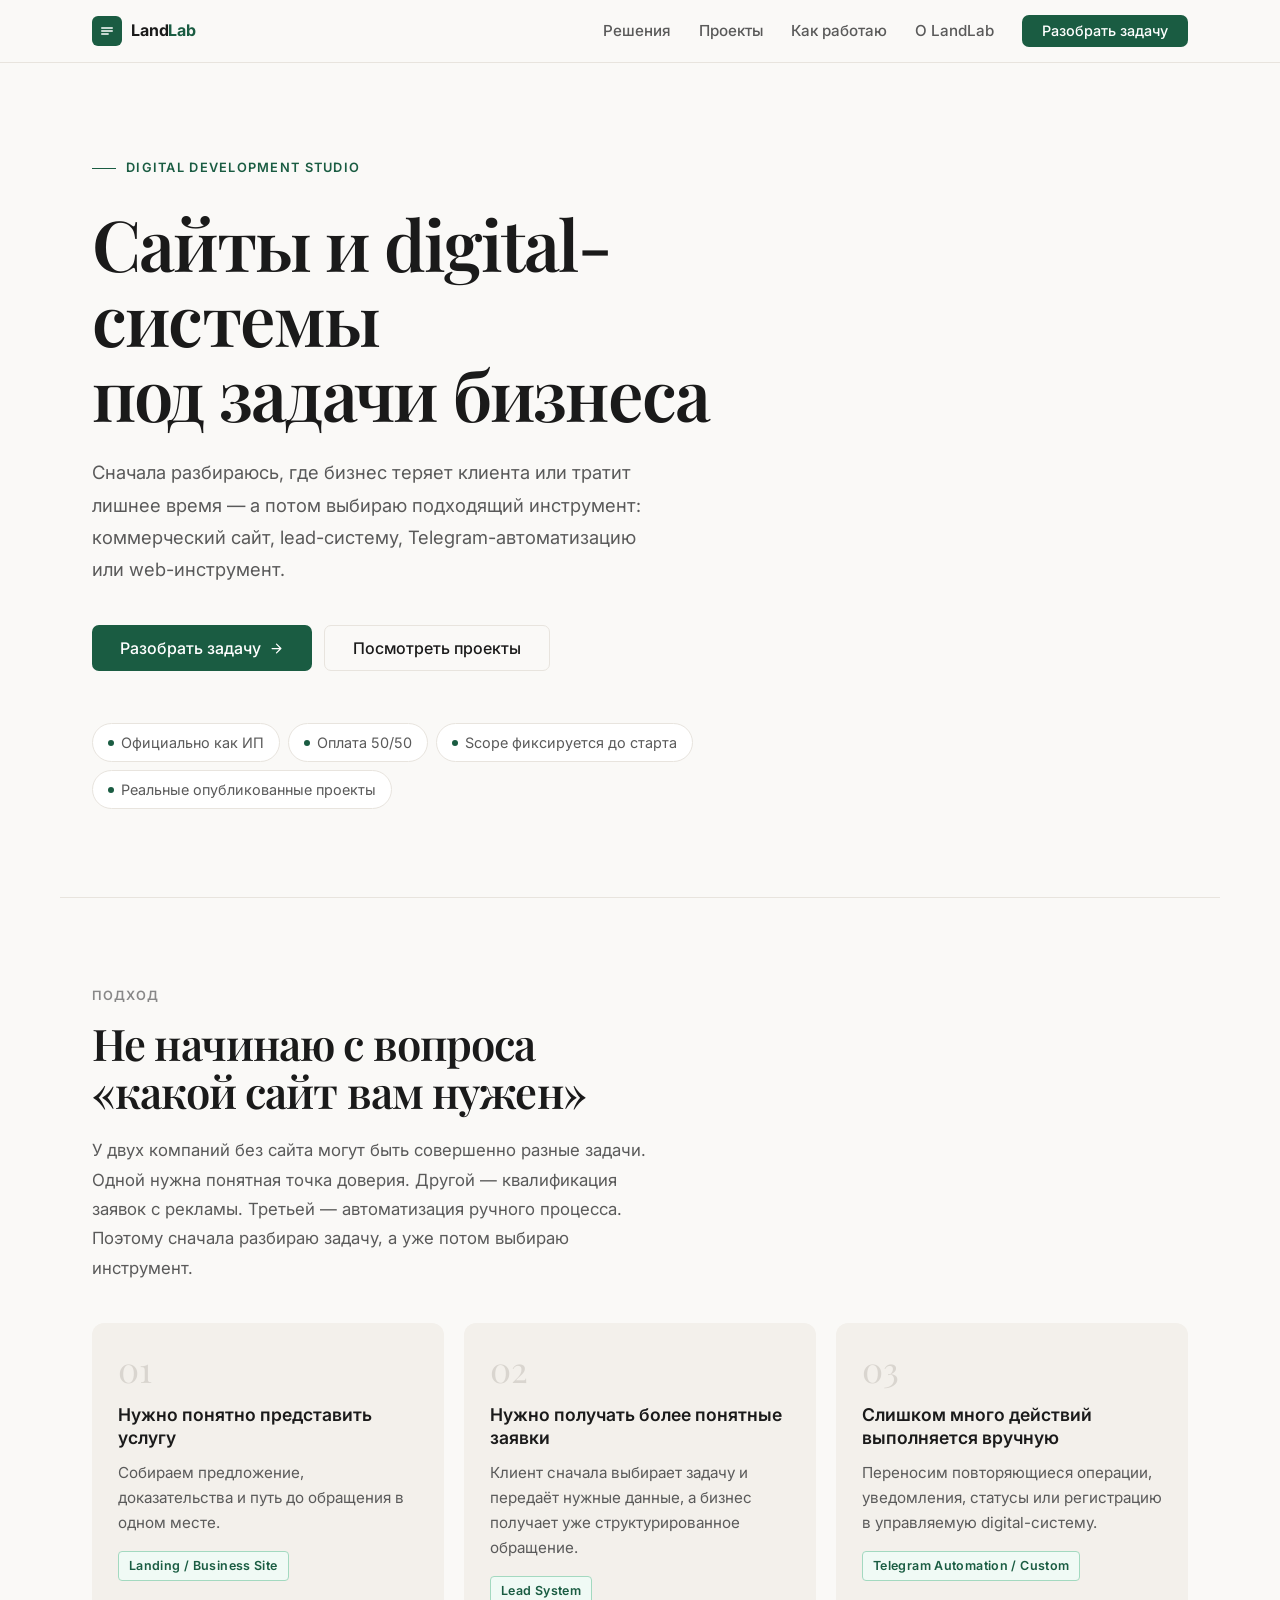
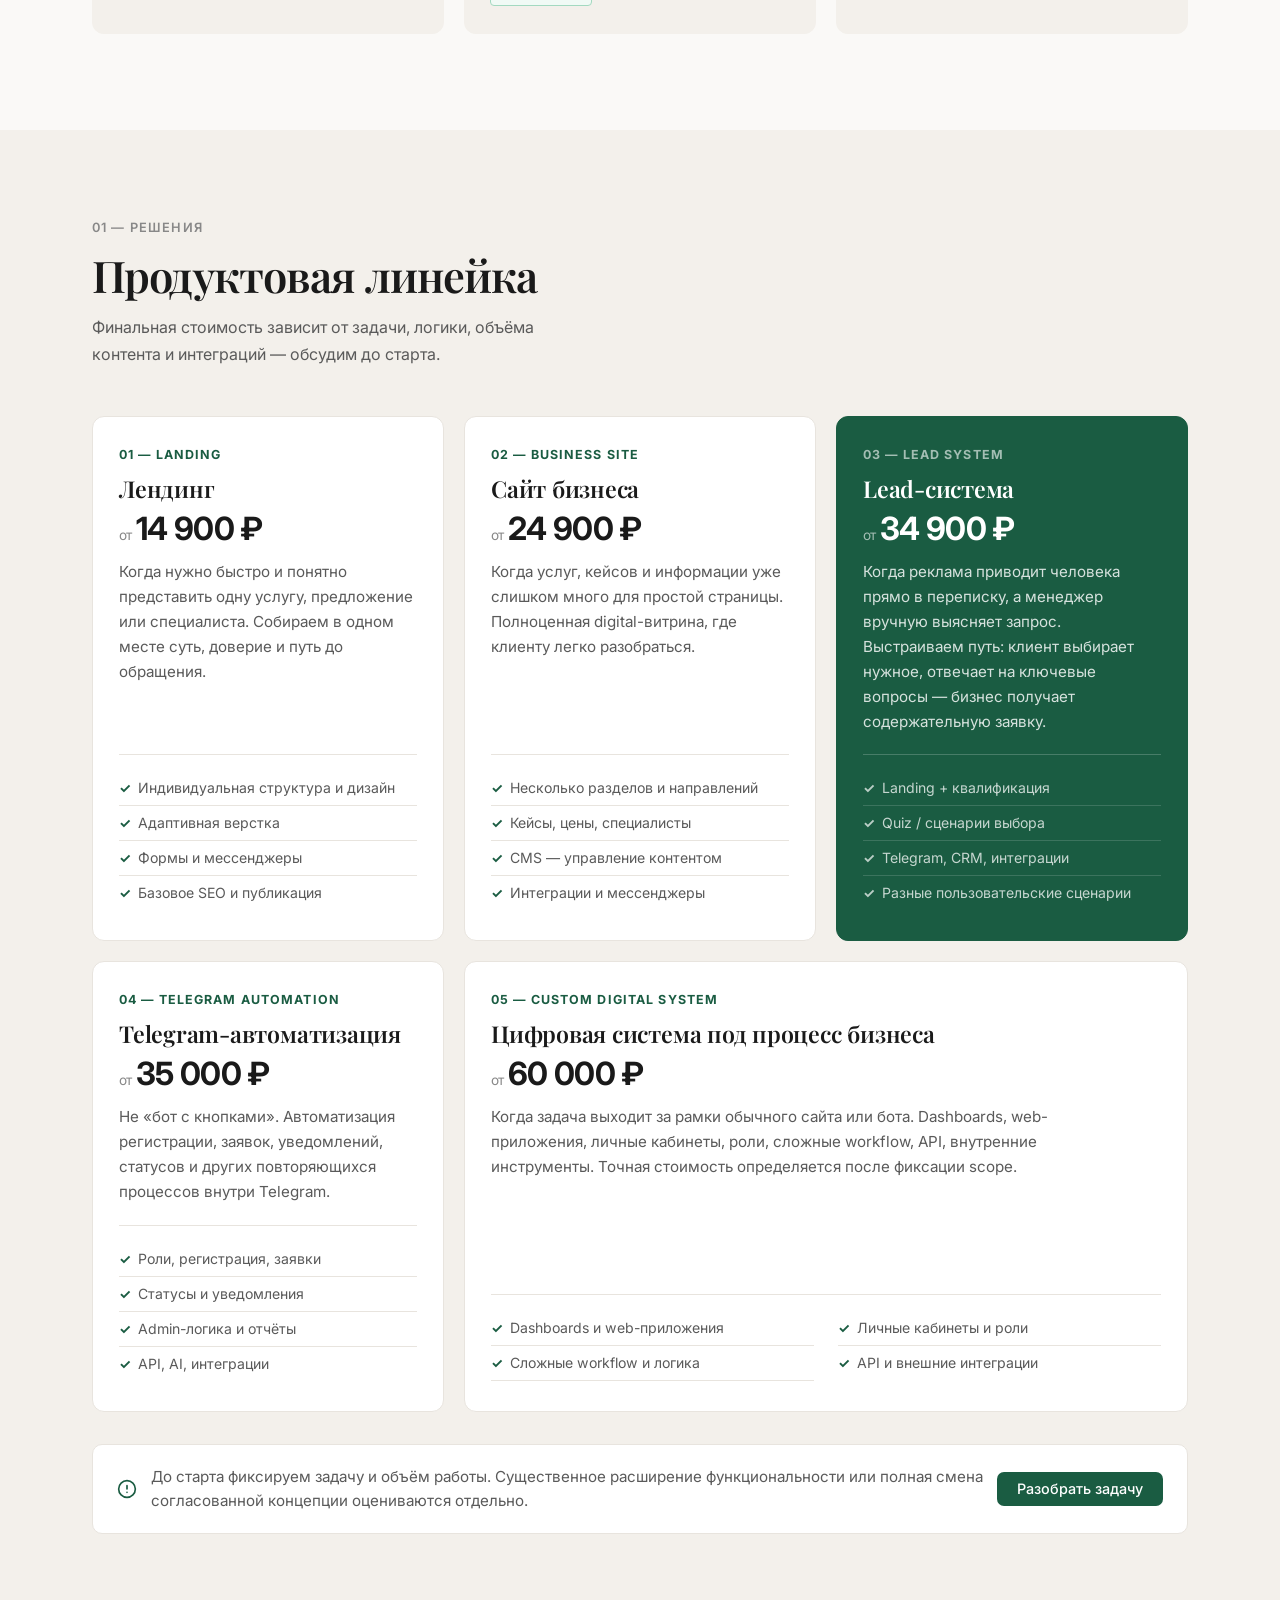
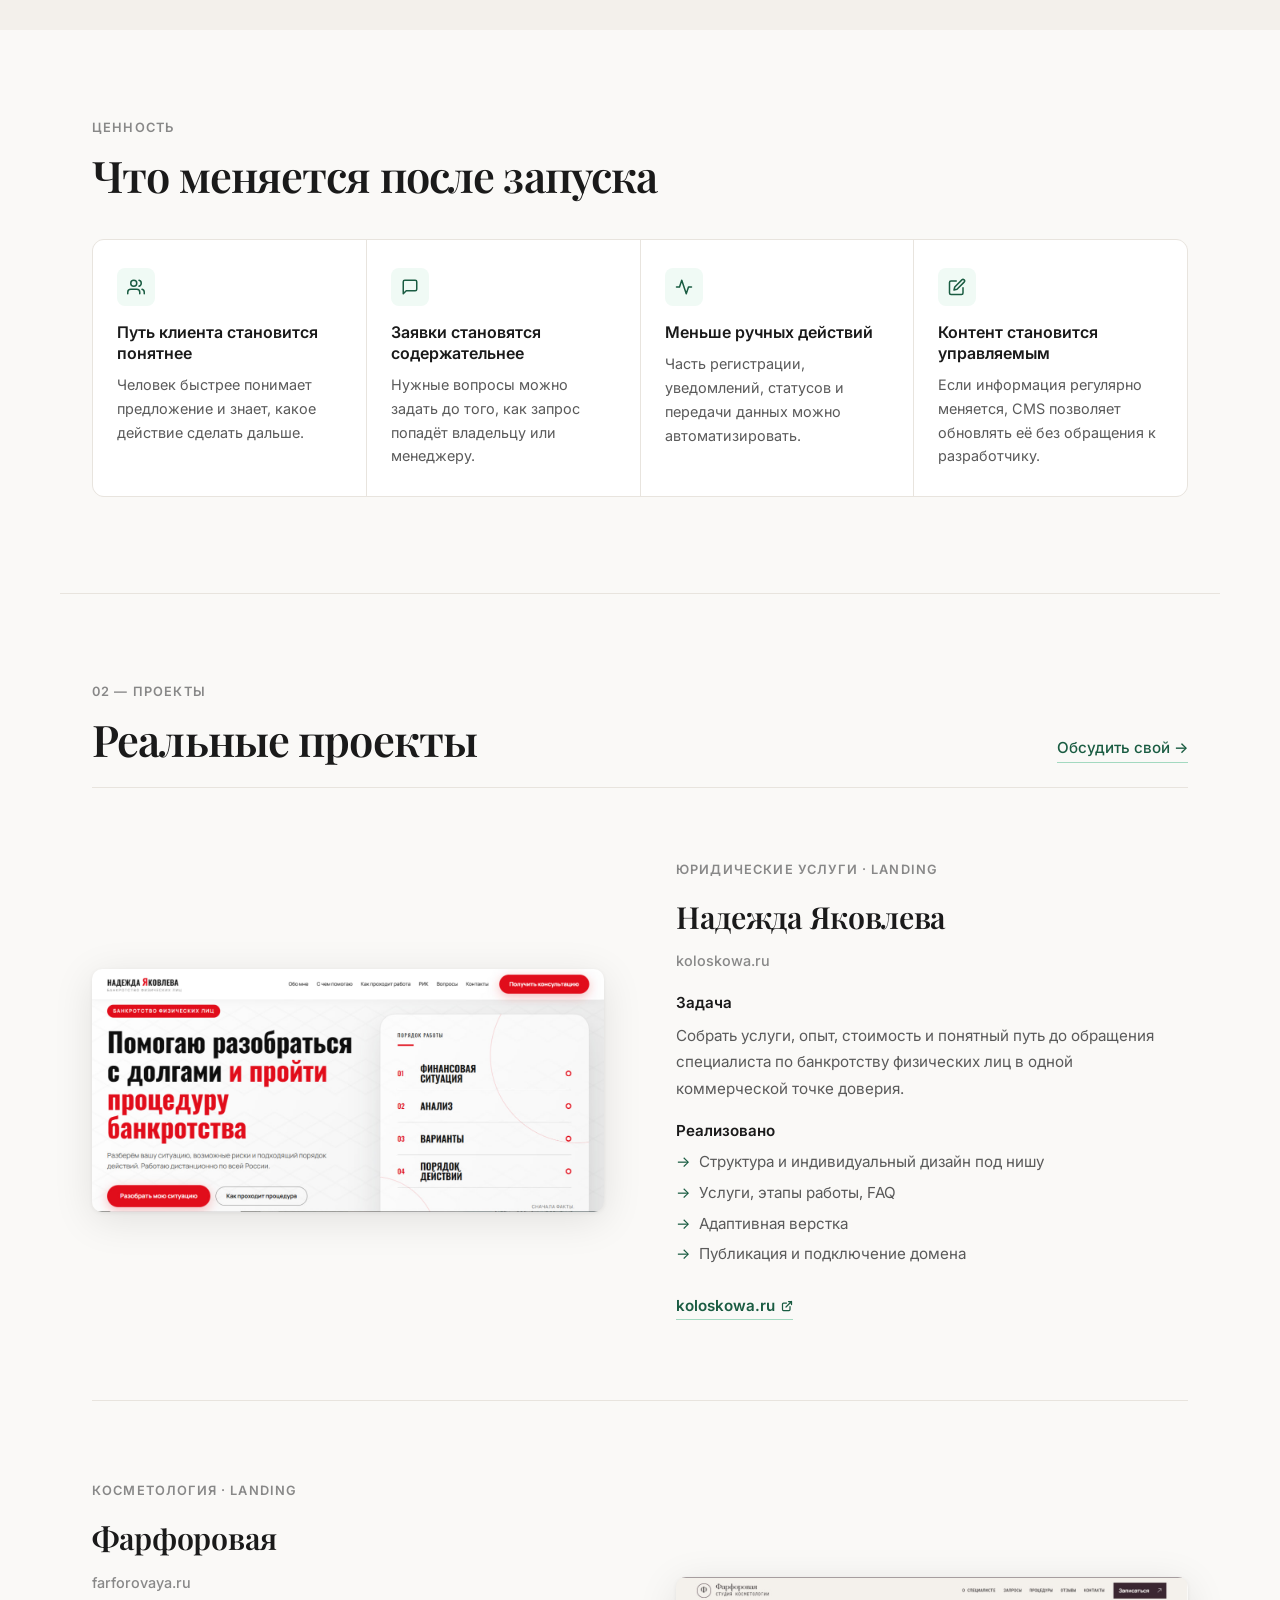
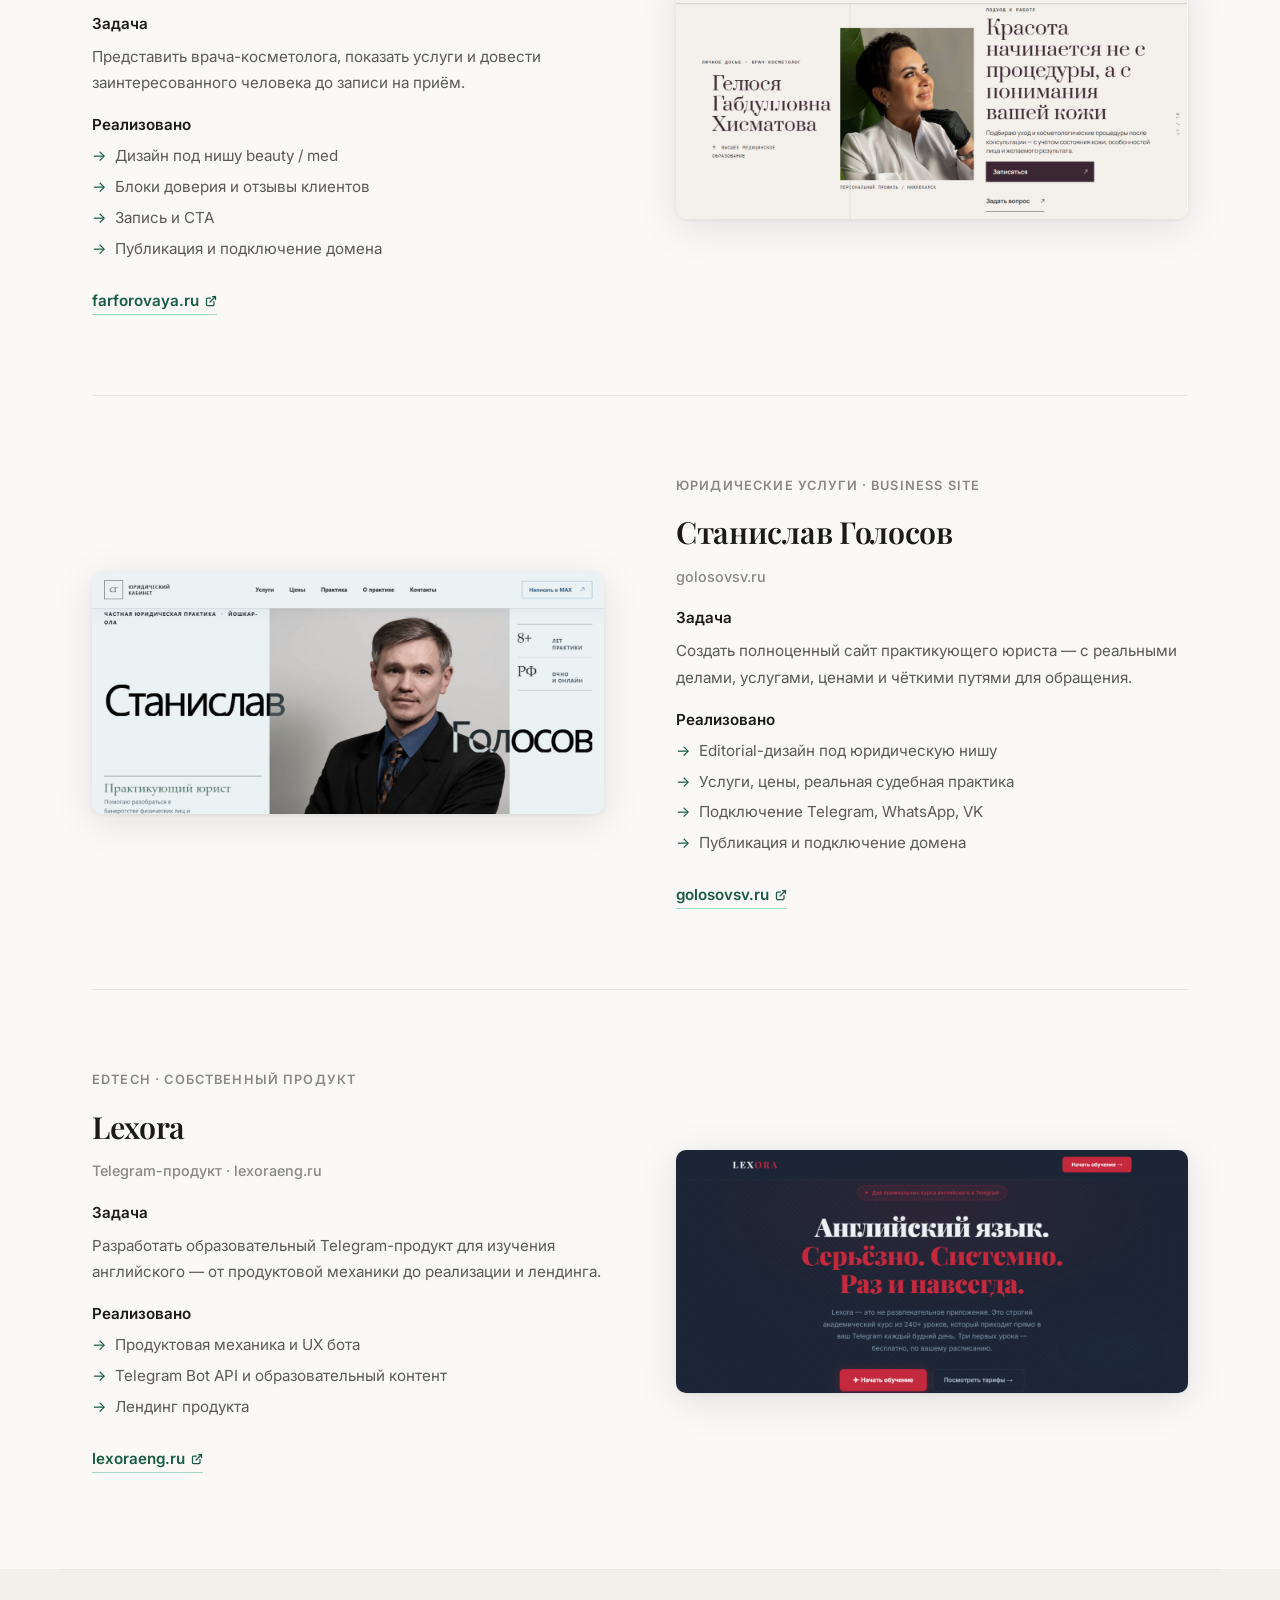
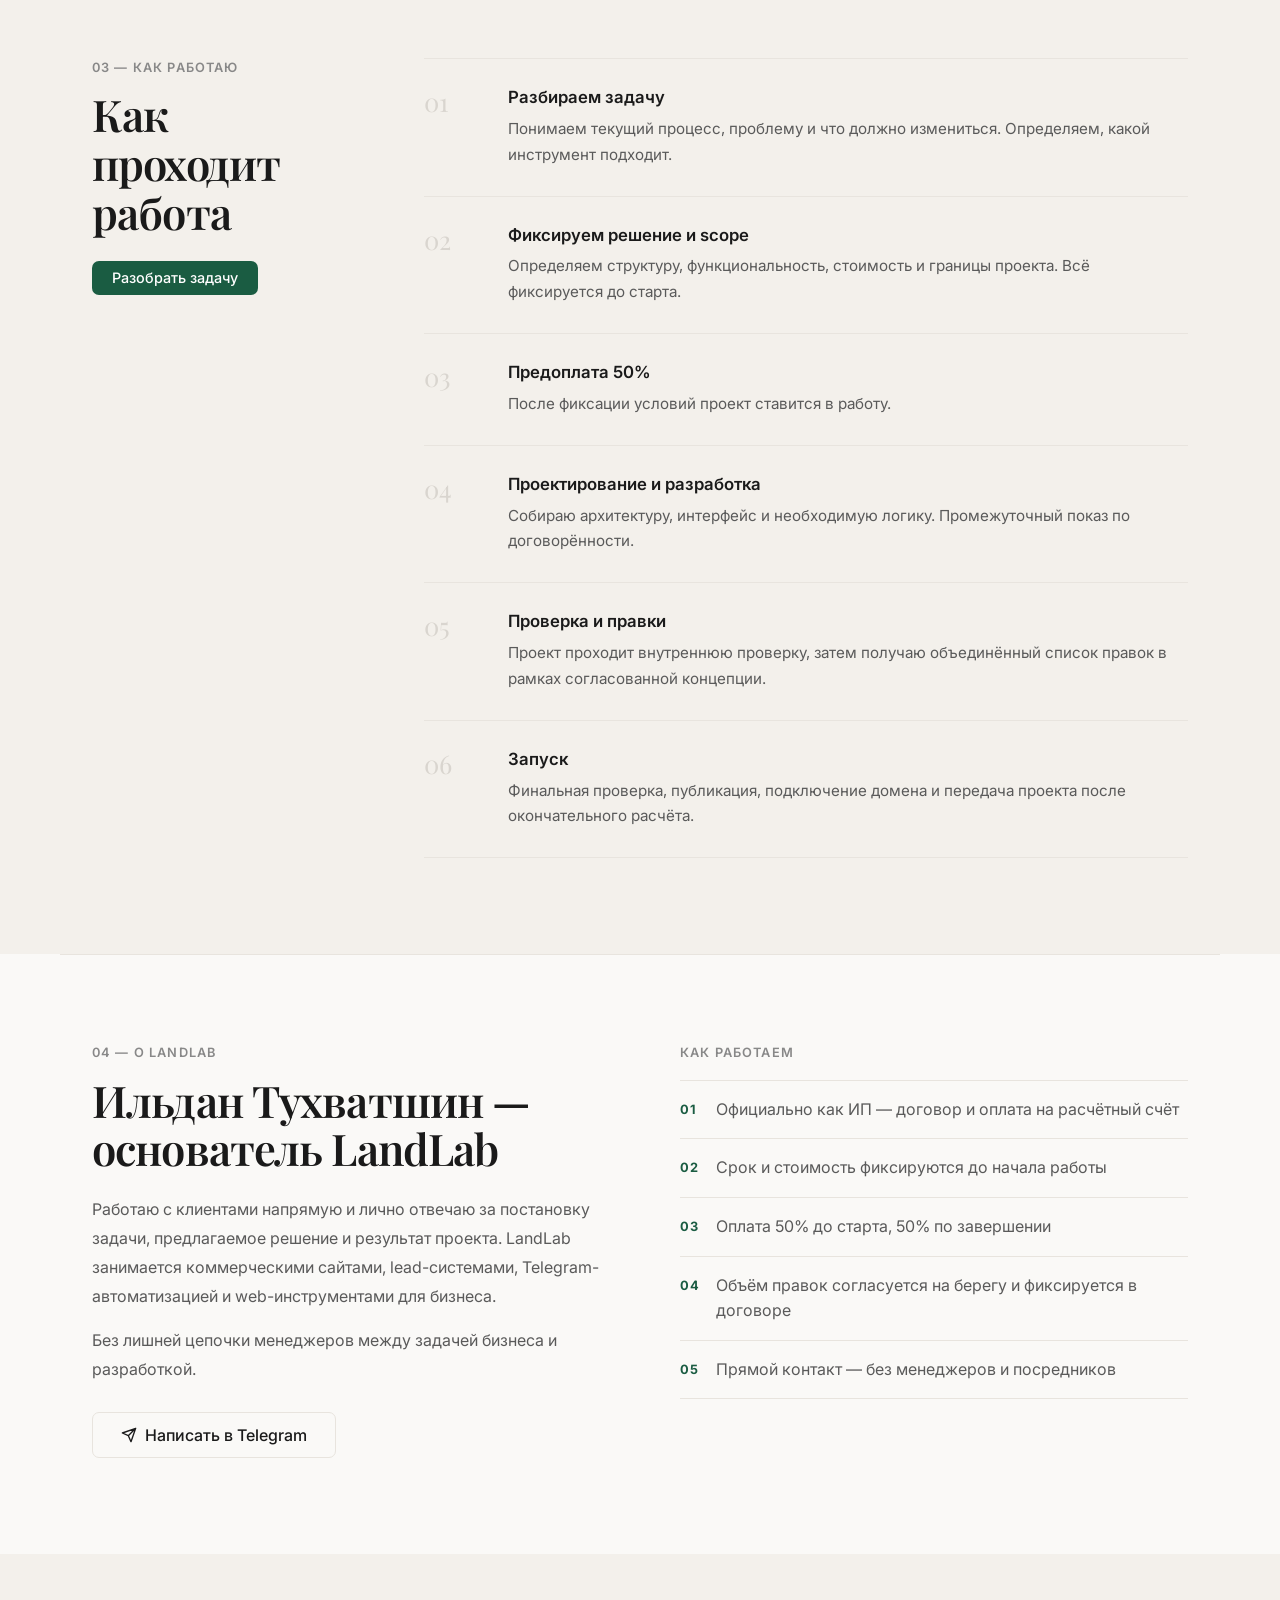
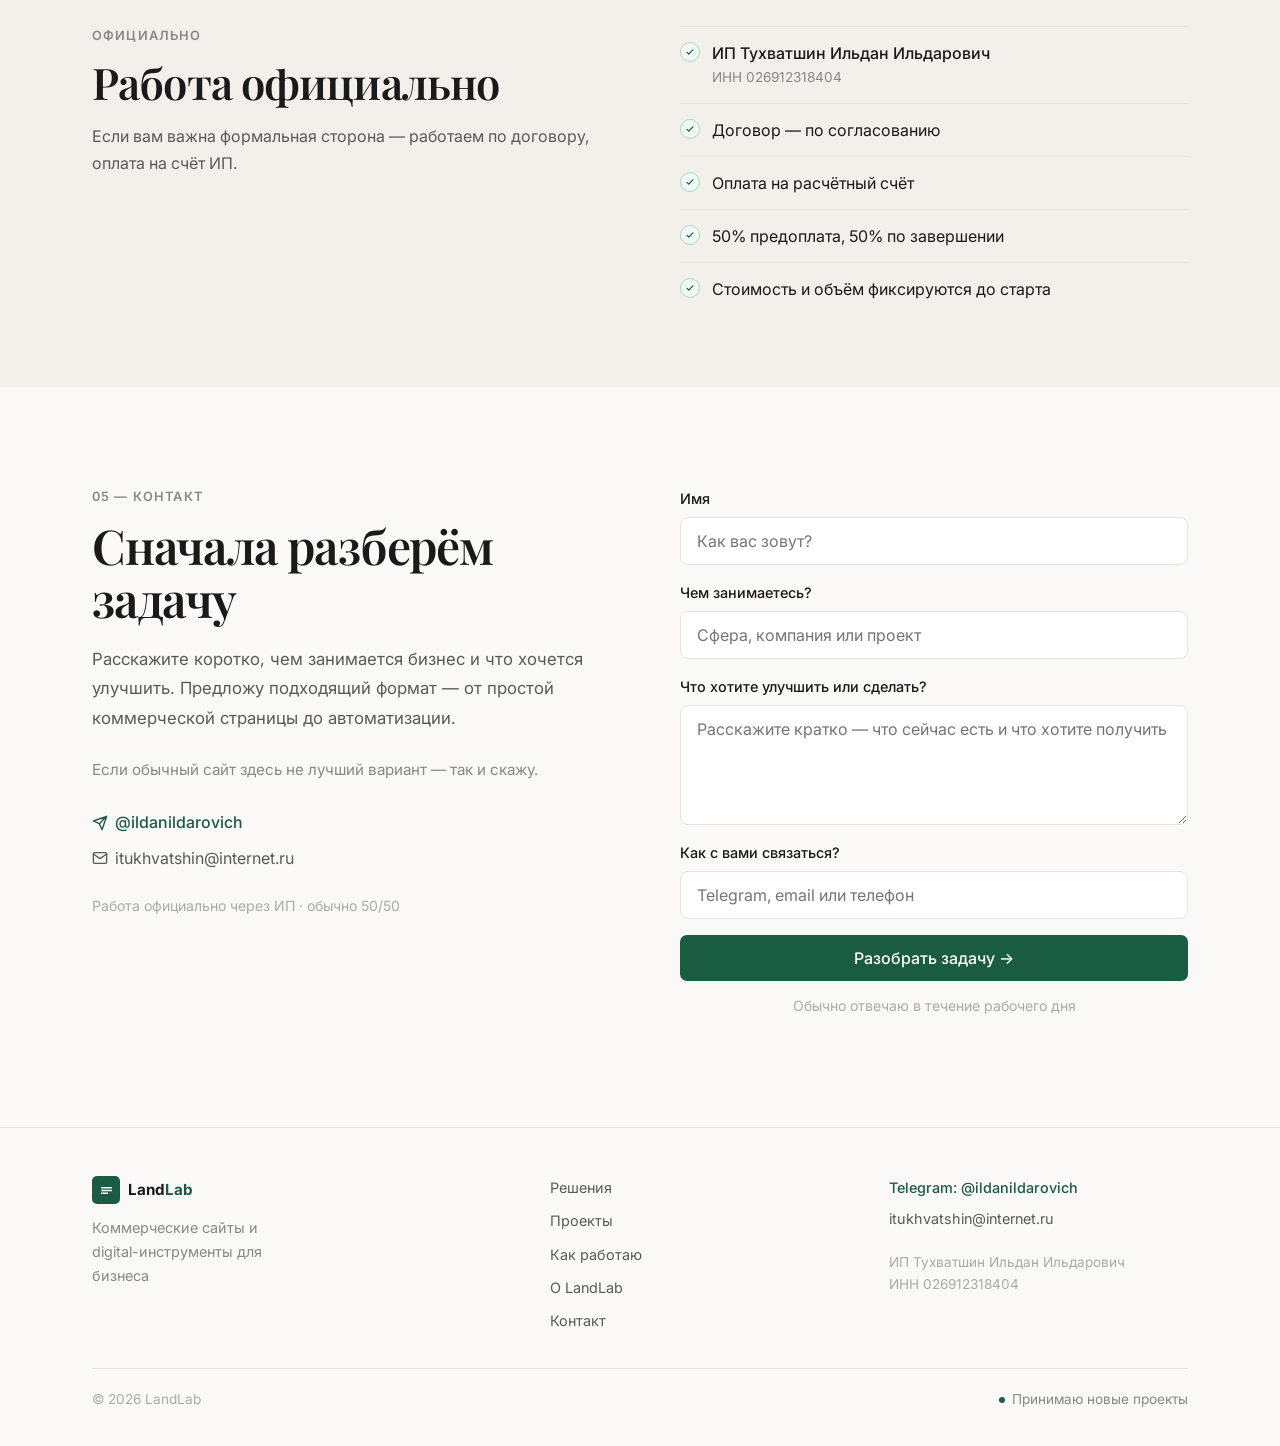
==== index.html @ 1c5ca946 "Add files via upload" ====
<!DOCTYPE html>
<html lang="ru" class="scroll-smooth">
<head>
  <meta charset="UTF-8" />
  <meta name="viewport" content="width=device-width, initial-scale=1.0" />
  <title>LandLab — Digital-решения под задачи бизнеса</title>
  <meta name="description" content="LandLab — разработка коммерческих сайтов, lead-систем, Telegram-автоматизации и цифровых инструментов для бизнеса. Официально как ИП. Ильдан Тухватшин." />
  <meta name="keywords" content="разработка сайта, лендинг на заказ, lead system, Telegram автоматизация, веб-разработка для бизнеса, digital решения" />
  <link rel="canonical" href="https://land-lab.ru/" />
  <meta property="og:title" content="LandLab — Digital-решения под задачи бизнеса" />
  <meta property="og:description" content="Коммерческие сайты, lead-системы, Telegram-автоматизация и web-инструменты под конкретную задачу бизнеса." />
  <meta property="og:type" content="website" />
  <meta property="og:url" content="https://land-lab.ru/" />

  <link rel="preconnect" href="https://fonts.googleapis.com" />
  <link rel="preconnect" href="https://fonts.gstatic.com" crossorigin />
  <link href="https://fonts.googleapis.com/css2?family=Inter:wght@300;400;500;600;700&family=Playfair+Display:ital,wght@0,400;0,500;0,600;0,700;1,400;1,500&display=swap" rel="stylesheet" />

  <style>
    *, *::before, *::after { box-sizing: border-box; margin: 0; padding: 0; }
    html { background: #faf9f7; overflow-x: hidden; scroll-behavior: smooth; }
    body {
      font-family: 'Inter', sans-serif;
      background: #faf9f7;
      color: #1a1a1a;
      font-size: 17px;
      line-height: 1.6;
      -webkit-font-smoothing: antialiased;
      -moz-osx-font-smoothing: grayscale;
      overflow-x: hidden;
    }
    ::-webkit-scrollbar { width: 3px; }
    ::-webkit-scrollbar-track { background: #f3f0eb; }
    ::-webkit-scrollbar-thumb { background: #1a5c42; border-radius: 2px; }
    .serif { font-family: 'Playfair Display', serif; }
    :root {
      --bg: #faf9f7; --surface: #f3f0eb; --border: #e8e4de; --border-mid: #d9d5cf;
      --ink: #1a1a1a; --mid: #5a5a5a; --muted: #888; --faint: #aaa;
      --green: #1a5c42; --green-hover: #16503a; --green-pale: #f0faf5; --green-border: #a3d9c0;
    }
    .rv { opacity:0; transform:translateY(20px); transition:opacity 0.75s cubic-bezier(0.16,1,0.3,1), transform 0.75s cubic-bezier(0.16,1,0.3,1); }
    .rv-l { opacity:0; transform:translateX(-20px); transition:opacity 0.75s cubic-bezier(0.16,1,0.3,1), transform 0.75s cubic-bezier(0.16,1,0.3,1); }
    .rv-r { opacity:0; transform:translateX(20px); transition:opacity 0.75s cubic-bezier(0.16,1,0.3,1), transform 0.75s cubic-bezier(0.16,1,0.3,1); }
    .rv.on, .rv-l.on, .rv-r.on { opacity:1; transform:none; }
    .d1 { transition-delay:0.07s; } .d2 { transition-delay:0.14s; } .d3 { transition-delay:0.21s; } .d4 { transition-delay:0.28s; } .d5 { transition-delay:0.35s; }

    .btn { display:inline-flex; align-items:center; gap:8px; font-family:'Inter',sans-serif; font-size:1rem; font-weight:500; padding:14px 28px; border-radius:7px; text-decoration:none; cursor:pointer; border:none; transition:background 0.2s,border-color 0.2s,color 0.2s,transform 0.18s,box-shadow 0.2s; white-space:nowrap; line-height:1; }
    .btn-g { background:var(--green); color:#fff; }
    .btn-g:hover { background:var(--green-hover); transform:translateY(-1px); box-shadow:0 6px 20px rgba(26,92,66,0.22); }
    .btn-o { background:transparent; color:var(--ink); border:1.5px solid var(--border); }
    .btn-o:hover { border-color:var(--green); background:var(--green-pale); color:var(--green); }
    .btn-sm { font-size:0.9rem; padding:10px 20px; }

    .wrap { max-width:1160px; margin:0 auto; padding:0 32px; }
    hr.thin { border:none; border-top:1px solid var(--border); }
    .nav-a { font-size:0.95rem; font-weight:500; color:var(--mid); text-decoration:none; transition:color 0.2s; }
    .nav-a:hover { color:var(--ink); }
    .sec-label { font-size:0.8rem; font-weight:600; color:var(--muted); letter-spacing:0.09em; text-transform:uppercase; display:block; margin-bottom:12px; }
    .sec-h { font-family:'Playfair Display',serif; font-size:clamp(2rem,3.4vw,2.9rem); font-weight:600; color:var(--ink); letter-spacing:-0.02em; line-height:1.12; }

    .pill { display:inline-flex; align-items:center; gap:7px; font-size:0.9rem; color:var(--mid); padding:7px 15px; border:1.5px solid var(--border); border-radius:9999px; background:#fff; font-weight:400; }
    .pill-dot { width:6px; height:6px; border-radius:50%; background:var(--green); flex-shrink:0; }

    .proj-img-wrap { border-radius:10px; overflow:hidden; box-shadow:0 8px 40px rgba(0,0,0,0.10),0 1px 4px rgba(0,0,0,0.06); background:var(--surface); transition:box-shadow 0.3s,transform 0.3s; display:block; }
    .proj-img-wrap:hover { box-shadow:0 16px 56px rgba(0,0,0,0.14),0 2px 8px rgba(0,0,0,0.07); transform:translateY(-3px); }
    .proj-img { display:block; width:100%; height:auto; object-fit:cover; object-position:top; }

    .proj-list { list-style:none; padding:0; display:flex; flex-direction:column; gap:8px; }
    .proj-list li { display:flex; gap:9px; font-size:0.95rem; color:var(--mid); line-height:1.5; }
    .proj-list li::before { content:'→'; color:var(--green); flex-shrink:0; }
    .proj-link { display:inline-flex; align-items:center; gap:6px; font-size:0.95rem; font-weight:600; color:var(--green); text-decoration:none; border-bottom:1px solid var(--green-border); padding-bottom:1px; transition:border-color 0.2s,color 0.2s; }
    .proj-link:hover { border-color:var(--green); }

    /* Product cards */
    .product-grid { display:grid; grid-template-columns:repeat(3,1fr); gap:20px; }
    .product-card { background:#fff; border:1.5px solid var(--border); border-radius:12px; padding:28px 26px 30px; display:flex; flex-direction:column; transition:border-color 0.2s,box-shadow 0.2s,transform 0.2s; }
    .product-card:hover { border-color:var(--green-border); box-shadow:0 8px 32px rgba(26,92,66,0.07); transform:translateY(-2px); }
    .product-card.featured { background:var(--green); border-color:var(--green); color:#fff; }
    .product-card.featured .pc-type { color:rgba(255,255,255,0.6); }
    .product-card.featured .pc-title { color:#fff; }
    .product-card.featured .pc-price { color:#fff; }
    .product-card.featured .pc-desc { color:rgba(255,255,255,0.82); }
    .product-card.featured .pc-feature { color:rgba(255,255,255,0.75); border-bottom-color:rgba(255,255,255,0.15); }
    .product-card.featured .pc-feature::before { color:rgba(255,255,255,0.5); }
    .pc-type { font-size:0.78rem; font-weight:700; color:var(--green); letter-spacing:0.09em; text-transform:uppercase; margin-bottom:10px; }
    .pc-title { font-family:'Playfair Display',serif; font-size:1.45rem; font-weight:600; color:var(--ink); letter-spacing:-0.01em; margin-bottom:10px; line-height:1.2; }
    .pc-price { font-size:2rem; font-weight:700; color:var(--ink); letter-spacing:-0.02em; margin-bottom:14px; line-height:1; }
    .pc-price-from { font-size:0.85rem; font-weight:400; color:var(--muted); margin-right:4px; }
    .product-card.featured .pc-price-from { color:rgba(255,255,255,0.6); }
    .pc-desc { font-size:0.95rem; color:var(--mid); line-height:1.65; margin-bottom:20px; flex:1; }
    .pc-features { list-style:none; padding:0; border-top:1px solid var(--border); padding-top:16px; display:flex; flex-direction:column; gap:0; }
    .product-card.featured .pc-features { border-top-color:rgba(255,255,255,0.2); }
    .pc-feature { font-size:0.88rem; color:var(--mid); padding:7px 0; border-bottom:1px solid var(--border); display:flex; gap:7px; align-items:flex-start; line-height:1.4; }
    .pc-feature:last-child { border-bottom:none; }
    .pc-feature::before { content:'✓'; color:var(--green); font-weight:700; font-size:0.85rem; flex-shrink:0; margin-top:1px; }
    .product-card.featured .pc-feature::before { color:rgba(255,255,255,0.7); }

    /* Scenario cards */
    .scenario-grid { display:grid; grid-template-columns:repeat(3,1fr); gap:20px; margin-top:40px; }
    .scenario-card { background:var(--surface); border-radius:12px; padding:28px 26px; }
    .sc-num { font-family:'Playfair Display',serif; font-size:2.2rem; font-weight:400; color:var(--border-mid); line-height:1; margin-bottom:18px; }
    .sc-heading { font-size:1.1rem; font-weight:600; color:var(--ink); margin-bottom:10px; line-height:1.3; }
    .sc-text { font-size:0.95rem; color:var(--mid); line-height:1.65; margin-bottom:16px; }
    .sc-badge { display:inline-block; font-size:0.78rem; font-weight:600; color:var(--green); background:var(--green-pale); border:1px solid var(--green-border); border-radius:4px; padding:4px 10px; letter-spacing:0.03em; }

    /* Value cards */
    .value-grid { display:grid; grid-template-columns:repeat(4,1fr); gap:1px; background:var(--border); border:1.5px solid var(--border); border-radius:12px; overflow:hidden; }
    .value-card { background:#fff; padding:28px 24px; }
    .vc-icon { width:38px; height:38px; background:var(--green-pale); border-radius:8px; display:flex; align-items:center; justify-content:center; margin-bottom:16px; }
    .vc-title { font-size:1rem; font-weight:600; color:var(--ink); margin-bottom:9px; line-height:1.3; }
    .vc-text { font-size:0.9rem; color:var(--mid); line-height:1.65; }

    /* Process */
    .proc-grid { display:grid; grid-template-columns:260px 1fr; gap:0 72px; align-items:start; }
    .proc-grid-head { position:sticky; top:88px; }
    .proc-steps-col { display:flex; flex-direction:column; }
    .proc-step { display:grid; grid-template-columns:64px 1fr; gap:20px; padding:28px 0; border-top:1px solid var(--border); align-items:start; }
    .proc-step:last-child { border-bottom:1px solid var(--border); }
    .proc-num { font-family:'Playfair Display',serif; font-size:1.6rem; font-weight:400; color:var(--border-mid); line-height:1; padding-top:2px; }
    .proc-title { font-size:1.05rem; font-weight:600; color:var(--ink); margin-bottom:7px; line-height:1.3; }
    .proc-desc { font-size:0.95rem; color:var(--mid); line-height:1.7; }

    /* About */
    .about-principles { display:flex; flex-direction:column; gap:0; }
    .about-principle { display:flex; gap:14px; align-items:flex-start; padding:16px 0; border-bottom:1px solid var(--border); }
    .about-principle:first-child { border-top:1px solid var(--border); }
    .ap-num { font-size:0.8rem; font-weight:700; color:var(--green); letter-spacing:0.06em; padding-top:3px; flex-shrink:0; min-width:22px; }
    .ap-text { font-size:1rem; color:var(--mid); line-height:1.6; }

    .off-item { display:flex; gap:12px; align-items:flex-start; padding:14px 0; border-bottom:1px solid var(--border); }
    .off-item:first-child { border-top:1px solid var(--border); }
    .off-check { width:20px; height:20px; border-radius:50%; background:var(--green-pale); border:1px solid var(--green-border); display:flex; align-items:center; justify-content:center; flex-shrink:0; margin-top:1px; }
    .off-text { font-size:1rem; color:var(--ink); line-height:1.5; }
    .off-sub { font-size:0.85rem; color:var(--muted); margin-top:2px; }

    /* Form */
    .form-field { display:flex; flex-direction:column; gap:7px; margin-bottom:16px; }
    .form-label { font-size:0.9rem; font-weight:500; color:var(--ink); }
    .form-input, .form-textarea { font-family:'Inter',sans-serif; font-size:1rem; color:var(--ink); background:#fff; border:1.5px solid var(--border); border-radius:8px; padding:13px 16px; outline:none; transition:border-color 0.2s; width:100%; -webkit-appearance:none; }
    .form-input:focus, .form-textarea:focus { border-color:var(--green); }
    .form-textarea { resize:vertical; min-height:120px; }

    #mob-nav { display:none; }
    #mob-nav.open { display:flex; }

    /* Responsive */
    @media (max-width:1024px) { .product-grid { grid-template-columns:repeat(2,1fr); } .value-grid { grid-template-columns:repeat(2,1fr); } }
    @media (max-width:860px) { .scenario-grid { grid-template-columns:1fr; } .proc-grid { grid-template-columns:1fr; gap:0; } .proc-grid-head { position:static; margin-bottom:36px; } }
    @media (max-width:768px) {
      body { font-size:16px; }
      html,body { overflow-x:hidden; }
      .wrap { padding:0 20px; }
      .product-grid { grid-template-columns:1fr; }
      .value-grid { grid-template-columns:1fr; }
      .proj-img { max-height:280px; object-fit:cover; object-position:top; }
    }
    @media (max-width:640px) { .btn { font-size:1rem; padding:13px 22px; } .pc-price { font-size:1.7rem; } }

    #solutions,#work,#process,#about,#contact { scroll-margin-top:72px; }

    @media (prefers-reduced-motion:reduce) { .rv,.rv-l,.rv-r { transition:none !important; opacity:1 !important; transform:none !important; } }

    #mob-fab { display:none; }
    @media (max-width:767px) {
      #mob-fab { display:flex; position:fixed; top:14px; right:16px; z-index:200; align-items:center; gap:7px; padding:9px 16px; border-radius:9999px; background:rgba(250,249,247,0.96); backdrop-filter:blur(12px); -webkit-backdrop-filter:blur(12px); border:1.5px solid var(--border); box-shadow:0 2px 12px rgba(0,0,0,0.09); cursor:pointer; font-family:'Inter',sans-serif; font-size:0.9rem; font-weight:600; color:var(--ink); transition:box-shadow 0.2s,background 0.2s; }
      #mob-fab:hover { box-shadow:0 4px 18px rgba(0,0,0,0.13); }
      #mob-fab.open { background:var(--ink); color:#fff; border-color:var(--ink); }
      #mob-fab.open svg { stroke:#fff; }
      #mob-overlay { display:none; position:fixed; inset:0; z-index:190; background:rgba(250,249,247,0.98); backdrop-filter:blur(14px); -webkit-backdrop-filter:blur(14px); flex-direction:column; justify-content:center; align-items:flex-start; padding:40px 28px; gap:0; }
      #mob-overlay.open { display:flex; }
      .mob-ov-lnk { display:block; font-size:1.7rem; font-weight:600; color:var(--ink); text-decoration:none; padding:18px 0; border-bottom:1px solid var(--border); width:100%; font-family:'Playfair Display',serif; letter-spacing:-0.02em; transition:color 0.15s; }
      .mob-ov-lnk:first-child { border-top:1px solid var(--border); }
      .mob-ov-lnk:hover { color:var(--green); }
      .mob-ov-cta { display:flex; align-items:center; gap:8px; margin-top:28px; font-family:'Inter',sans-serif; font-size:1rem; font-weight:600; color:#fff; background:var(--green); padding:15px 26px; border-radius:7px; text-decoration:none; transition:background 0.2s; }
      .mob-ov-cta:hover { background:var(--green-hover); }
      #hdr { display:none; }
      #mob-nav { display:none !important; }
    }
    @media (min-width:768px) { #mob-fab { display:none !important; } #mob-overlay { display:none !important; } #mob-nav { display:none !important; } }
    @media (min-width:768px) { #hdr { position:fixed !important; top:0; left:0; right:0; z-index:100; } body { padding-top:62px; } }

    #form-success { display:none; text-align:center; padding:32px 0; }
    #form-success.show { display:block; }
    #form-fields.hidden { display:none; }
  </style>
</head>
<body>

<!-- HEADER -->
<header id="hdr" style="width:100%;background:rgba(250,249,247,0.93);backdrop-filter:blur(14px);-webkit-backdrop-filter:blur(14px);border-bottom:1px solid var(--border);transition:box-shadow 0.3s;">
  <div class="wrap" style="display:flex;align-items:center;justify-content:space-between;height:62px;">
    <a href="#" style="display:flex;align-items:center;gap:9px;text-decoration:none;" aria-label="LandLab — главная">
      <div style="width:30px;height:30px;background:var(--green);border-radius:6px;display:flex;align-items:center;justify-content:center;flex-shrink:0;">
        <svg width="14" height="14" viewBox="0 0 24 24" fill="none" stroke="#fff" stroke-width="2.5" stroke-linecap="round" aria-hidden="true"><path d="M3 7h18M3 12h18M3 17h11"/></svg>
      </div>
      <span style="font-weight:700;font-size:1rem;color:var(--ink);letter-spacing:-0.01em;">Land<span style="color:var(--green);">Lab</span></span>
    </a>
    <nav id="desk-nav" style="display:flex;align-items:center;gap:28px;" aria-label="Основная навигация">
      <a href="#solutions" class="nav-a">Решения</a>
      <a href="#work" class="nav-a">Проекты</a>
      <a href="#process" class="nav-a">Как работаю</a>
      <a href="#about" class="nav-a">О LandLab</a>
      <a href="#contact" class="btn btn-g" style="padding:9px 20px;font-size:0.9rem;">Разобрать задачу</a>
    </nav>
    <button id="brg" aria-label="Меню" style="display:none;background:none;border:none;cursor:pointer;padding:6px;line-height:0;">
      <svg id="brg-open" width="22" height="22" viewBox="0 0 24 24" fill="none" stroke="var(--ink)" stroke-width="2" stroke-linecap="round"><path d="M3 6h18M3 12h18M3 18h18"/></svg>
      <svg id="brg-close" width="22" height="22" viewBox="0 0 24 24" fill="none" stroke="var(--ink)" stroke-width="2" stroke-linecap="round" style="display:none;"><path d="M18 6L6 18M6 6l12 12"/></svg>
    </button>
  </div>
  <nav id="mob-nav" style="flex-direction:column;gap:0;border-top:1px solid var(--border);background:var(--bg);">
    <div class="wrap" style="padding-top:12px;padding-bottom:16px;display:flex;flex-direction:column;gap:0;">
      <a href="#solutions" class="mob-lnk" style="display:block;padding:13px 0;font-size:1rem;font-weight:500;color:var(--ink);text-decoration:none;border-bottom:1px solid var(--border);">Решения</a>
      <a href="#work" class="mob-lnk" style="display:block;padding:13px 0;font-size:1rem;font-weight:500;color:var(--ink);text-decoration:none;border-bottom:1px solid var(--border);">Проекты</a>
      <a href="#process" class="mob-lnk" style="display:block;padding:13px 0;font-size:1rem;font-weight:500;color:var(--ink);text-decoration:none;border-bottom:1px solid var(--border);">Как работаю</a>
      <a href="#about" class="mob-lnk" style="display:block;padding:13px 0;font-size:1rem;font-weight:500;color:var(--ink);text-decoration:none;border-bottom:1px solid var(--border);">О LandLab</a>
      <a href="#contact" class="mob-lnk btn btn-g" style="margin-top:14px;justify-content:center;">Разобрать задачу</a>
    </div>
  </nav>
</header>

<!-- MOBILE FAB -->
<button id="mob-fab" aria-label="Открыть меню" aria-expanded="false">
  <svg id="fab-open" width="17" height="17" viewBox="0 0 24 24" fill="none" stroke="currentColor" stroke-width="2.2" stroke-linecap="round" aria-hidden="true"><path d="M3 6h18M3 12h18M3 18h18"/></svg>
  <svg id="fab-close" width="15" height="15" viewBox="0 0 24 24" fill="none" stroke="currentColor" stroke-width="2.2" stroke-linecap="round" style="display:none;" aria-hidden="true"><path d="M18 6L6 18M6 6l12 12"/></svg>
  <span id="fab-label">Меню</span>
</button>
<div id="mob-overlay" role="dialog" aria-label="Навигация" aria-modal="true">
  <a href="#solutions" class="mob-ov-lnk">Решения</a>
  <a href="#work" class="mob-ov-lnk">Проекты</a>
  <a href="#process" class="mob-ov-lnk">Как работаю</a>
  <a href="#about" class="mob-ov-lnk">О LandLab</a>
  <a href="#contact" class="mob-ov-cta">Разобрать задачу <svg width="14" height="14" viewBox="0 0 24 24" fill="none" stroke="currentColor" stroke-width="2" stroke-linecap="round" stroke-linejoin="round" aria-hidden="true"><path d="M5 12h14M12 5l7 7-7 7"/></svg></a>
</div>

<!-- HERO -->
<section style="padding:96px 0 88px;" aria-label="Главный экран">
  <div class="wrap">
    <div style="max-width:740px;">
      <div class="rv" style="display:flex;align-items:center;gap:10px;margin-bottom:28px;">
        <span style="width:24px;height:1px;background:var(--green);display:inline-block;"></span>
        <span style="font-size:0.8rem;font-weight:600;color:var(--green);letter-spacing:0.1em;text-transform:uppercase;">Digital Development Studio</span>
      </div>
      <h1 class="rv d1 serif" style="font-size:clamp(2.5rem,5.5vw,4.4rem);font-weight:600;line-height:1.06;letter-spacing:-0.025em;color:var(--ink);margin-bottom:26px;">Сайты и digital-системы<br>под задачи бизнеса</h1>
      <p class="rv d2" style="font-size:clamp(1rem,1.7vw,1.15rem);color:var(--mid);line-height:1.75;max-width:560px;margin-bottom:40px;">Сначала разбираюсь, где бизнес теряет клиента или тратит лишнее время — а потом выбираю подходящий инструмент: коммерческий сайт, lead-систему, Telegram-автоматизацию или web-инструмент.</p>
      <div class="rv d3" style="display:flex;flex-wrap:wrap;gap:12px;margin-bottom:52px;">
        <a href="#contact" class="btn btn-g">Разобрать задачу <svg width="15" height="15" viewBox="0 0 24 24" fill="none" stroke="currentColor" stroke-width="2" stroke-linecap="round" stroke-linejoin="round" aria-hidden="true"><path d="M5 12h14M12 5l7 7-7 7"/></svg></a>
        <a href="#work" class="btn btn-o">Посмотреть проекты</a>
      </div>
      <div class="rv d4" style="display:flex;flex-wrap:wrap;gap:8px;">
        <span class="pill"><span class="pill-dot"></span>Официально как ИП</span>
        <span class="pill"><span class="pill-dot"></span>Оплата 50/50</span>
        <span class="pill"><span class="pill-dot"></span>Scope фиксируется до старта</span>
        <span class="pill"><span class="pill-dot"></span>Реальные опубликованные проекты</span>
      </div>
    </div>
  </div>
</section>

<hr class="thin" style="max-width:1160px;margin:0 auto;">

<!-- SCENARIO BLOCK -->
<section style="padding:88px 0 96px;">
  <div class="wrap">
    <div class="rv" style="max-width:680px;">
      <span class="sec-label">Подход</span>
      <h2 class="sec-h" style="margin-bottom:20px;">Не начинаю с вопроса<br>«какой сайт вам нужен»</h2>
      <p style="font-size:1.05rem;color:var(--mid);line-height:1.75;max-width:580px;">У двух компаний без сайта могут быть совершенно разные задачи. Одной нужна понятная точка доверия. Другой — квалификация заявок с рекламы. Третьей — автоматизация ручного процесса. Поэтому сначала разбираю задачу, а уже потом выбираю инструмент.</p>
    </div>
    <div class="scenario-grid">
      <div class="scenario-card rv d1">
        <div class="sc-num">01</div>
        <p class="sc-heading">Нужно понятно представить услугу</p>
        <p class="sc-text">Собираем предложение, доказательства и путь до обращения в одном месте.</p>
        <span class="sc-badge">Landing / Business Site</span>
      </div>
      <div class="scenario-card rv d2">
        <div class="sc-num">02</div>
        <p class="sc-heading">Нужно получать более понятные заявки</p>
        <p class="sc-text">Клиент сначала выбирает задачу и передаёт нужные данные, а бизнес получает уже структурированное обращение.</p>
        <span class="sc-badge">Lead System</span>
      </div>
      <div class="scenario-card rv d3">
        <div class="sc-num">03</div>
        <p class="sc-heading">Слишком много действий выполняется вручную</p>
        <p class="sc-text">Переносим повторяющиеся операции, уведомления, статусы или регистрацию в управляемую digital-систему.</p>
        <span class="sc-badge">Telegram Automation / Custom</span>
      </div>
    </div>
  </div>
</section>

<!-- SOLUTIONS -->
<section id="solutions" style="background:var(--surface);padding:88px 0 96px;">
  <div class="wrap">
    <div class="rv" style="margin-bottom:48px;">
      <span class="sec-label">01 — Решения</span>
      <h2 class="sec-h">Продуктовая линейка</h2>
      <p style="font-size:1rem;color:var(--mid);line-height:1.7;max-width:500px;margin-top:14px;">Финальная стоимость зависит от задачи, логики, объёма контента и интеграций — обсудим до старта.</p>
    </div>
    <div class="product-grid rv d1">
      <div class="product-card">
        <p class="pc-type">01 — Landing</p>
        <p class="pc-title">Лендинг</p>
        <p class="pc-price"><span class="pc-price-from">от</span>14 900 ₽</p>
        <p class="pc-desc">Когда нужно быстро и понятно представить одну услугу, предложение или специалиста. Собираем в одном месте суть, доверие и путь до обращения.</p>
        <ul class="pc-features">
          <li class="pc-feature">Индивидуальная структура и дизайн</li>
          <li class="pc-feature">Адаптивная верстка</li>
          <li class="pc-feature">Формы и мессенджеры</li>
          <li class="pc-feature">Базовое SEO и публикация</li>
        </ul>
      </div>
      <div class="product-card">
        <p class="pc-type">02 — Business Site</p>
        <p class="pc-title">Сайт бизнеса</p>
        <p class="pc-price"><span class="pc-price-from">от</span>24 900 ₽</p>
        <p class="pc-desc">Когда услуг, кейсов и информации уже слишком много для простой страницы. Полноценная digital-витрина, где клиенту легко разобраться.</p>
        <ul class="pc-features">
          <li class="pc-feature">Несколько разделов и направлений</li>
          <li class="pc-feature">Кейсы, цены, специалисты</li>
          <li class="pc-feature">CMS — управление контентом</li>
          <li class="pc-feature">Интеграции и мессенджеры</li>
        </ul>
      </div>
      <div class="product-card featured">
        <p class="pc-type">03 — Lead System</p>
        <p class="pc-title">Lead-система</p>
        <p class="pc-price"><span class="pc-price-from">от</span>34 900 ₽</p>
        <p class="pc-desc">Когда реклама приводит человека прямо в переписку, а менеджер вручную выясняет запрос. Выстраиваем путь: клиент выбирает нужное, отвечает на ключевые вопросы — бизнес получает содержательную заявку.</p>
        <ul class="pc-features">
          <li class="pc-feature">Landing + квалификация</li>
          <li class="pc-feature">Quiz / сценарии выбора</li>
          <li class="pc-feature">Telegram, CRM, интеграции</li>
          <li class="pc-feature">Разные пользовательские сценарии</li>
        </ul>
      </div>
      <div class="product-card">
        <p class="pc-type">04 — Telegram Automation</p>
        <p class="pc-title">Telegram-автоматизация</p>
        <p class="pc-price"><span class="pc-price-from">от</span>35 000 ₽</p>
        <p class="pc-desc">Не «бот с кнопками». Автоматизация регистрации, заявок, уведомлений, статусов и других повторяющихся процессов внутри Telegram.</p>
        <ul class="pc-features">
          <li class="pc-feature">Роли, регистрация, заявки</li>
          <li class="pc-feature">Статусы и уведомления</li>
          <li class="pc-feature">Admin-логика и отчёты</li>
          <li class="pc-feature">API, AI, интеграции</li>
        </ul>
      </div>
      <div class="product-card" style="grid-column:span 2;">
        <p class="pc-type">05 — Custom Digital System</p>
        <p class="pc-title">Цифровая система под процесс бизнеса</p>
        <p class="pc-price"><span class="pc-price-from">от</span>60 000 ₽</p>
        <p class="pc-desc" style="max-width:600px;">Когда задача выходит за рамки обычного сайта или бота. Dashboards, web-приложения, личные кабинеты, роли, сложные workflow, API, внутренние инструменты. Точная стоимость определяется после фиксации scope.</p>
        <ul class="pc-features" style="display:grid;grid-template-columns:1fr 1fr;gap:0 24px;">
          <li class="pc-feature">Dashboards и web-приложения</li>
          <li class="pc-feature">Личные кабинеты и роли</li>
          <li class="pc-feature">Сложные workflow и логика</li>
          <li class="pc-feature">API и внешние интеграции</li>
        </ul>
      </div>
    </div>
    <div class="rv" style="margin-top:32px;padding:20px 24px;background:#fff;border:1.5px solid var(--border);border-radius:10px;display:flex;align-items:center;gap:14px;flex-wrap:wrap;">
      <svg width="20" height="20" viewBox="0 0 24 24" fill="none" stroke="var(--green)" stroke-width="2" stroke-linecap="round" stroke-linejoin="round" style="flex-shrink:0;" aria-hidden="true"><circle cx="12" cy="12" r="10"/><path d="M12 8v4M12 16h.01"/></svg>
      <p style="font-size:0.95rem;color:var(--mid);line-height:1.6;flex:1;">До старта фиксируем задачу и объём работы. Существенное расширение функциональности или полная смена согласованной концепции оцениваются отдельно.</p>
      <a href="#contact" class="btn btn-g btn-sm" style="flex-shrink:0;">Разобрать задачу</a>
    </div>
  </div>
</section>

<!-- VALUE BLOCK -->
<section style="padding:88px 0 96px;">
  <div class="wrap">
    <div class="rv" style="margin-bottom:40px;">
      <span class="sec-label">Ценность</span>
      <h2 class="sec-h">Что меняется после запуска</h2>
    </div>
    <div class="value-grid rv d1">
      <div class="value-card">
        <div class="vc-icon"><svg width="18" height="18" viewBox="0 0 24 24" fill="none" stroke="var(--green)" stroke-width="2" stroke-linecap="round" stroke-linejoin="round" aria-hidden="true"><path d="M17 21v-2a4 4 0 0 0-4-4H5a4 4 0 0 0-4 4v2"/><circle cx="9" cy="7" r="4"/><path d="M23 21v-2a4 4 0 0 0-3-3.87M16 3.13a4 4 0 0 1 0 7.75"/></svg></div>
        <p class="vc-title">Путь клиента становится понятнее</p>
        <p class="vc-text">Человек быстрее понимает предложение и знает, какое действие сделать дальше.</p>
      </div>
      <div class="value-card">
        <div class="vc-icon"><svg width="18" height="18" viewBox="0 0 24 24" fill="none" stroke="var(--green)" stroke-width="2" stroke-linecap="round" stroke-linejoin="round" aria-hidden="true"><path d="M21 15a2 2 0 0 1-2 2H7l-4 4V5a2 2 0 0 1 2-2h14a2 2 0 0 1 2 2z"/></svg></div>
        <p class="vc-title">Заявки становятся содержательнее</p>
        <p class="vc-text">Нужные вопросы можно задать до того, как запрос попадёт владельцу или менеджеру.</p>
      </div>
      <div class="value-card">
        <div class="vc-icon"><svg width="18" height="18" viewBox="0 0 24 24" fill="none" stroke="var(--green)" stroke-width="2" stroke-linecap="round" stroke-linejoin="round" aria-hidden="true"><polyline points="22 12 18 12 15 21 9 3 6 12 2 12"/></svg></div>
        <p class="vc-title">Меньше ручных действий</p>
        <p class="vc-text">Часть регистрации, уведомлений, статусов и передачи данных можно автоматизировать.</p>
      </div>
      <div class="value-card">
        <div class="vc-icon"><svg width="18" height="18" viewBox="0 0 24 24" fill="none" stroke="var(--green)" stroke-width="2" stroke-linecap="round" stroke-linejoin="round" aria-hidden="true"><path d="M11 4H4a2 2 0 0 0-2 2v14a2 2 0 0 0 2 2h14a2 2 0 0 0 2-2v-7"/><path d="M18.5 2.5a2.121 2.121 0 0 1 3 3L12 15l-4 1 1-4 9.5-9.5z"/></svg></div>
        <p class="vc-title">Контент становится управляемым</p>
        <p class="vc-text">Если информация регулярно меняется, CMS позволяет обновлять её без обращения к разработчику.</p>
      </div>
    </div>
  </div>
</section>

<hr class="thin" style="max-width:1160px;margin:0 auto;">

<!-- WORK -->
<section id="work" style="padding:88px 0 96px;">
  <div class="wrap">
    <div class="rv" style="display:flex;align-items:flex-end;justify-content:space-between;gap:20px;padding-bottom:24px;border-bottom:1px solid var(--border);margin-bottom:72px;flex-wrap:wrap;">
      <div><span class="sec-label">02 — Проекты</span><h2 class="sec-h">Реальные проекты</h2></div>
      <a href="#contact" style="font-size:0.95rem;font-weight:500;color:var(--green);text-decoration:none;white-space:nowrap;padding-bottom:2px;border-bottom:1px solid var(--green-border);">Обсудить свой →</a>
    </div>

    <article id="proj-1" style="display:grid;grid-template-columns:1fr 1fr;gap:72px;align-items:center;margin-bottom:80px;">
      <a href="https://koloskowa.ru" target="_blank" rel="noopener noreferrer" class="rv-l proj-img-wrap">
        <img src="portfolio/koloskowa.jpg" alt="Сайт Надежды Яковлевой — юрист по банкротству, koloskowa.ru" class="proj-img" width="800" height="500" loading="eager" decoding="async"/>
      </a>
      <div class="rv-r">
        <span class="sec-label">Юридические услуги · Landing</span>
        <h3 class="serif" style="font-size:1.9rem;font-weight:600;color:var(--ink);margin-bottom:8px;letter-spacing:-0.01em;">Надежда Яковлева</h3>
        <p style="font-size:0.9rem;color:var(--muted);margin-bottom:18px;font-weight:500;">koloskowa.ru</p>
        <p style="font-size:0.95rem;font-weight:600;color:var(--ink);margin-bottom:8px;">Задача</p>
        <p style="font-size:0.95rem;color:var(--mid);line-height:1.75;margin-bottom:16px;">Собрать услуги, опыт, стоимость и понятный путь до обращения специалиста по банкротству физических лиц в одной коммерческой точке доверия.</p>
        <p style="font-size:0.95rem;font-weight:600;color:var(--ink);margin-bottom:8px;">Реализовано</p>
        <ul class="proj-list" style="margin-bottom:26px;">
          <li>Структура и индивидуальный дизайн под нишу</li>
          <li>Услуги, этапы работы, FAQ</li>
          <li>Адаптивная верстка</li>
          <li>Публикация и подключение домена</li>
        </ul>
        <a href="https://koloskowa.ru" target="_blank" rel="noopener noreferrer" class="proj-link">koloskowa.ru <svg width="12" height="12" viewBox="0 0 24 24" fill="none" stroke="currentColor" stroke-width="2.5" stroke-linecap="round" stroke-linejoin="round" aria-hidden="true"><path d="M18 13v6a2 2 0 01-2 2H5a2 2 0 01-2-2V8a2 2 0 012-2h6M15 3h6v6M10 14L21 3"/></svg></a>
      </div>
    </article>

    <hr class="thin" style="margin-bottom:80px;">

    <article id="proj-2" style="display:grid;grid-template-columns:1fr 1fr;gap:72px;align-items:center;margin-bottom:80px;">
      <div class="rv-l">
        <span class="sec-label">Косметология · Landing</span>
        <h3 class="serif" style="font-size:1.9rem;font-weight:600;color:var(--ink);margin-bottom:8px;letter-spacing:-0.01em;">Фарфоровая</h3>
        <p style="font-size:0.9rem;color:var(--muted);margin-bottom:18px;font-weight:500;">farforovaya.ru</p>
        <p style="font-size:0.95rem;font-weight:600;color:var(--ink);margin-bottom:8px;">Задача</p>
        <p style="font-size:0.95rem;color:var(--mid);line-height:1.75;margin-bottom:16px;">Представить врача-косметолога, показать услуги и довести заинтересованного человека до записи на приём.</p>
        <p style="font-size:0.95rem;font-weight:600;color:var(--ink);margin-bottom:8px;">Реализовано</p>
        <ul class="proj-list" style="margin-bottom:26px;">
          <li>Дизайн под нишу beauty / med</li>
          <li>Блоки доверия и отзывы клиентов</li>
          <li>Запись и CTA</li>
          <li>Публикация и подключение домена</li>
        </ul>
        <a href="https://farforovaya.ru" target="_blank" rel="noopener noreferrer" class="proj-link">farforovaya.ru <svg width="12" height="12" viewBox="0 0 24 24" fill="none" stroke="currentColor" stroke-width="2.5" stroke-linecap="round" stroke-linejoin="round" aria-hidden="true"><path d="M18 13v6a2 2 0 01-2 2H5a2 2 0 01-2-2V8a2 2 0 012-2h6M15 3h6v6M10 14L21 3"/></svg></a>
      </div>
      <a href="https://farforovaya.ru" target="_blank" rel="noopener noreferrer" class="rv-r proj-img-wrap">
        <img src="portfolio/farforovaya.jpg" alt="Сайт Фарфоровая — врач-косметолог, farforovaya.ru" class="proj-img" width="800" height="500" loading="lazy" decoding="async"/>
      </a>
    </article>

    <hr class="thin" style="margin-bottom:80px;">

    <article id="proj-3" style="display:grid;grid-template-columns:1fr 1fr;gap:72px;align-items:center;margin-bottom:80px;">
      <a href="https://golosovsv.ru" target="_blank" rel="noopener noreferrer" class="rv-l proj-img-wrap">
        <img src="portfolio/golosov.jpg" alt="Сайт Станислава Голосова — практикующий юрист, golosovsv.ru" class="proj-img" width="800" height="500" loading="lazy" decoding="async"/>
      </a>
      <div class="rv-r">
        <span class="sec-label">Юридические услуги · Business Site</span>
        <h3 class="serif" style="font-size:1.9rem;font-weight:600;color:var(--ink);margin-bottom:8px;letter-spacing:-0.01em;">Станислав Голосов</h3>
        <p style="font-size:0.9rem;color:var(--muted);margin-bottom:18px;font-weight:500;">golosovsv.ru</p>
        <p style="font-size:0.95rem;font-weight:600;color:var(--ink);margin-bottom:8px;">Задача</p>
        <p style="font-size:0.95rem;color:var(--mid);line-height:1.75;margin-bottom:16px;">Создать полноценный сайт практикующего юриста — с реальными делами, услугами, ценами и чёткими путями для обращения.</p>
        <p style="font-size:0.95rem;font-weight:600;color:var(--ink);margin-bottom:8px;">Реализовано</p>
        <ul class="proj-list" style="margin-bottom:26px;">
          <li>Editorial-дизайн под юридическую нишу</li>
          <li>Услуги, цены, реальная судебная практика</li>
          <li>Подключение Telegram, WhatsApp, VK</li>
          <li>Публикация и подключение домена</li>
        </ul>
        <a href="https://golosovsv.ru" target="_blank" rel="noopener noreferrer" class="proj-link">golosovsv.ru <svg width="12" height="12" viewBox="0 0 24 24" fill="none" stroke="currentColor" stroke-width="2.5" stroke-linecap="round" stroke-linejoin="round" aria-hidden="true"><path d="M18 13v6a2 2 0 01-2 2H5a2 2 0 01-2-2V8a2 2 0 012-2h6M15 3h6v6M10 14L21 3"/></svg></a>
      </div>
    </article>

    <hr class="thin" style="margin-bottom:80px;">

    <article id="proj-4" style="display:grid;grid-template-columns:1fr 1fr;gap:72px;align-items:center;margin-bottom:0;">
      <div class="rv-l">
        <span class="sec-label">EdTech · Собственный продукт</span>
        <h3 class="serif" style="font-size:1.9rem;font-weight:600;color:var(--ink);margin-bottom:8px;letter-spacing:-0.01em;">Lexora</h3>
        <p style="font-size:0.9rem;color:var(--muted);margin-bottom:18px;font-weight:500;">Telegram-продукт · lexoraeng.ru</p>
        <p style="font-size:0.95rem;font-weight:600;color:var(--ink);margin-bottom:8px;">Задача</p>
        <p style="font-size:0.95rem;color:var(--mid);line-height:1.75;margin-bottom:16px;">Разработать образовательный Telegram-продукт для изучения английского — от продуктовой механики до реализации и лендинга.</p>
        <p style="font-size:0.95rem;font-weight:600;color:var(--ink);margin-bottom:8px;">Реализовано</p>
        <ul class="proj-list" style="margin-bottom:26px;">
          <li>Продуктовая механика и UX бота</li>
          <li>Telegram Bot API и образовательный контент</li>
          <li>Лендинг продукта</li>
        </ul>
        <a href="https://lexoraeng.ru" target="_blank" rel="noopener noreferrer" class="proj-link">lexoraeng.ru <svg width="12" height="12" viewBox="0 0 24 24" fill="none" stroke="currentColor" stroke-width="2.5" stroke-linecap="round" stroke-linejoin="round" aria-hidden="true"><path d="M18 13v6a2 2 0 01-2 2H5a2 2 0 01-2-2V8a2 2 0 012-2h6M15 3h6v6M10 14L21 3"/></svg></a>
      </div>
      <a href="https://lexoraeng.ru" target="_blank" rel="noopener noreferrer" class="rv-r proj-img-wrap">
        <img src="portfolio/lexora.jpg" alt="Lexora — образовательный Telegram-продукт, lexoraeng.ru" class="proj-img" width="800" height="500" loading="lazy" decoding="async"/>
      </a>
    </article>
  </div>
</section>

<div style="background:var(--surface);"><hr class="thin" style="max-width:1160px;margin:0 auto;"></div>

<!-- PROCESS -->
<section id="process" style="background:var(--surface);padding:88px 0 96px;">
  <div class="wrap">
    <div class="proc-grid">
      <div class="proc-grid-head rv">
        <span class="sec-label">03 — Как работаю</span>
        <h2 class="sec-h" style="margin-bottom:24px;">Как<br>проходит<br>работа</h2>
        <a href="#contact" class="btn btn-g btn-sm">Разобрать задачу</a>
      </div>
      <div class="proc-steps-col">
        <div class="proc-step rv"><div class="proc-num">01</div><div><p class="proc-title">Разбираем задачу</p><p class="proc-desc">Понимаем текущий процесс, проблему и что должно измениться. Определяем, какой инструмент подходит.</p></div></div>
        <div class="proc-step rv d1"><div class="proc-num">02</div><div><p class="proc-title">Фиксируем решение и scope</p><p class="proc-desc">Определяем структуру, функциональность, стоимость и границы проекта. Всё фиксируется до старта.</p></div></div>
        <div class="proc-step rv d2"><div class="proc-num">03</div><div><p class="proc-title">Предоплата 50%</p><p class="proc-desc">После фиксации условий проект ставится в работу.</p></div></div>
        <div class="proc-step rv d3"><div class="proc-num">04</div><div><p class="proc-title">Проектирование и разработка</p><p class="proc-desc">Собираю архитектуру, интерфейс и необходимую логику. Промежуточный показ по договорённости.</p></div></div>
        <div class="proc-step rv d4"><div class="proc-num">05</div><div><p class="proc-title">Проверка и правки</p><p class="proc-desc">Проект проходит внутреннюю проверку, затем получаю объединённый список правок в рамках согласованной концепции.</p></div></div>
        <div class="proc-step rv d5"><div class="proc-num">06</div><div><p class="proc-title">Запуск</p><p class="proc-desc">Финальная проверка, публикация, подключение домена и передача проекта после окончательного расчёта.</p></div></div>
      </div>
    </div>
  </div>
</section>

<hr class="thin" style="max-width:1160px;margin:0 auto;">

<!-- ABOUT -->
<section id="about" style="padding:88px 0 96px;">
  <div class="wrap">
    <div id="about-grid" style="display:grid;grid-template-columns:1fr 1fr;gap:80px;align-items:start;">
      <div class="rv">
        <span class="sec-label">04 — О LandLab</span>
        <h2 class="sec-h" style="margin-bottom:22px;">Ильдан Тухватшин —<br>основатель LandLab</h2>
        <p style="font-size:1rem;color:var(--mid);line-height:1.8;margin-bottom:16px;">Работаю с клиентами напрямую и лично отвечаю за постановку задачи, предлагаемое решение и результат проекта. LandLab занимается коммерческими сайтами, lead-системами, Telegram-автоматизацией и web-инструментами для бизнеса.</p>
        <p style="font-size:1rem;color:var(--mid);line-height:1.8;margin-bottom:28px;">Без лишней цепочки менеджеров между задачей бизнеса и разработкой.</p>
        <a href="https://t.me/ildanildarovich" target="_blank" rel="noopener noreferrer" class="btn btn-o">
          <svg width="16" height="16" viewBox="0 0 24 24" fill="none" stroke="currentColor" stroke-width="2" stroke-linecap="round" stroke-linejoin="round" aria-hidden="true"><path d="M22 2L11 13M22 2l-7 20-4-9-9-4 20-7z"/></svg>
          Написать в Telegram
        </a>
      </div>
      <div class="rv d2">
        <span class="sec-label" style="margin-bottom:16px;display:block;">Как работаем</span>
        <div class="about-principles">
          <div class="about-principle"><span class="ap-num">01</span><p class="ap-text">Официально как ИП — договор и оплата на расчётный счёт</p></div>
          <div class="about-principle"><span class="ap-num">02</span><p class="ap-text">Срок и стоимость фиксируются до начала работы</p></div>
          <div class="about-principle"><span class="ap-num">03</span><p class="ap-text">Оплата 50% до старта, 50% по завершении</p></div>
          <div class="about-principle"><span class="ap-num">04</span><p class="ap-text">Объём правок согласуется на берегу и фиксируется в договоре</p></div>
          <div class="about-principle"><span class="ap-num">05</span><p class="ap-text">Прямой контакт — без менеджеров и посредников</p></div>
        </div>
      </div>
    </div>
  </div>
</section>

<!-- OFFICIAL -->
<section style="background:var(--surface);padding:72px 0;">
  <div class="wrap">
    <div id="official-grid" style="display:grid;grid-template-columns:1fr 1fr;gap:80px;align-items:start;">
      <div class="rv">
        <span class="sec-label">Официально</span>
        <h2 class="sec-h" style="margin-bottom:16px;">Работа официально</h2>
        <p style="font-size:1rem;color:var(--mid);line-height:1.7;">Если вам важна формальная сторона — работаем по договору, оплата на счёт ИП.</p>
      </div>
      <div class="rv d2">
        <div class="off-item"><div class="off-check"><svg width="10" height="10" viewBox="0 0 24 24" fill="none" stroke="var(--green)" stroke-width="3" stroke-linecap="round" stroke-linejoin="round" aria-hidden="true"><path d="M5 13l4 4L19 7"/></svg></div><div><p class="off-text" style="font-weight:500;">ИП Тухватшин Ильдан Ильдарович</p><p class="off-sub">ИНН 026912318404</p></div></div>
        <div class="off-item"><div class="off-check"><svg width="10" height="10" viewBox="0 0 24 24" fill="none" stroke="var(--green)" stroke-width="3" stroke-linecap="round" stroke-linejoin="round" aria-hidden="true"><path d="M5 13l4 4L19 7"/></svg></div><p class="off-text">Договор — по согласованию</p></div>
        <div class="off-item"><div class="off-check"><svg width="10" height="10" viewBox="0 0 24 24" fill="none" stroke="var(--green)" stroke-width="3" stroke-linecap="round" stroke-linejoin="round" aria-hidden="true"><path d="M5 13l4 4L19 7"/></svg></div><p class="off-text">Оплата на расчётный счёт</p></div>
        <div class="off-item"><div class="off-check"><svg width="10" height="10" viewBox="0 0 24 24" fill="none" stroke="var(--green)" stroke-width="3" stroke-linecap="round" stroke-linejoin="round" aria-hidden="true"><path d="M5 13l4 4L19 7"/></svg></div><p class="off-text">50% предоплата, 50% по завершении</p></div>
        <div class="off-item" style="border-bottom:none;"><div class="off-check"><svg width="10" height="10" viewBox="0 0 24 24" fill="none" stroke="var(--green)" stroke-width="3" stroke-linecap="round" stroke-linejoin="round" aria-hidden="true"><path d="M5 13l4 4L19 7"/></svg></div><p class="off-text">Стоимость и объём фиксируются до старта</p></div>
      </div>
    </div>
  </div>
</section>

<!-- CONTACT -->
<section id="contact" style="padding:100px 0 110px;">
  <div class="wrap">
    <div id="contact-layout" style="display:grid;grid-template-columns:1fr 1fr;gap:80px;align-items:start;">
      <div class="rv">
        <span class="sec-label">05 — Контакт</span>
        <h2 class="serif" style="font-size:clamp(2rem,4vw,3rem);font-weight:600;line-height:1.1;letter-spacing:-0.025em;color:var(--ink);margin-bottom:20px;">Сначала разберём задачу</h2>
        <p style="font-size:1.05rem;color:var(--mid);line-height:1.75;margin-bottom:24px;">Расскажите коротко, чем занимается бизнес и что хочется улучшить. Предложу подходящий формат — от простой коммерческой страницы до автоматизации.</p>
        <p style="font-size:0.95rem;color:var(--muted);line-height:1.65;margin-bottom:28px;">Если обычный сайт здесь не лучший вариант — так и скажу.</p>
        <div style="display:flex;flex-direction:column;gap:10px;">
          <a href="https://t.me/ildanildarovich" target="_blank" rel="noopener noreferrer" style="font-size:1rem;color:var(--green);text-decoration:none;font-weight:500;display:flex;align-items:center;gap:7px;"><svg width="16" height="16" viewBox="0 0 24 24" fill="none" stroke="currentColor" stroke-width="2" stroke-linecap="round" stroke-linejoin="round" aria-hidden="true"><path d="M22 2L11 13M22 2l-7 20-4-9-9-4 20-7z"/></svg>@ildanildarovich</a>
          <a href="mailto:itukhvatshin@internet.ru" style="font-size:1rem;color:var(--mid);text-decoration:none;display:flex;align-items:center;gap:7px;"><svg width="16" height="16" viewBox="0 0 24 24" fill="none" stroke="currentColor" stroke-width="2" stroke-linecap="round" stroke-linejoin="round" aria-hidden="true"><path d="M4 4h16c1.1 0 2 .9 2 2v12c0 1.1-.9 2-2 2H4c-1.1 0-2-.9-2-2V6c0-1.1.9-2 2-2z"/><polyline points="22,6 12,13 2,6"/></svg>itukhvatshin@internet.ru</a>
        </div>
        <p style="font-size:0.88rem;color:var(--faint);margin-top:24px;">Работа официально через ИП · обычно 50/50</p>
      </div>
      <div class="rv d2">
        <div id="form-fields">
          <form id="contact-form" novalidate>
            <div class="form-field"><label class="form-label" for="cf-name">Имя</label><input class="form-input" type="text" id="cf-name" name="name" placeholder="Как вас зовут?" autocomplete="name" required/></div>
            <div class="form-field"><label class="form-label" for="cf-business">Чем занимаетесь?</label><input class="form-input" type="text" id="cf-business" name="business" placeholder="Сфера, компания или проект"/></div>
            <div class="form-field"><label class="form-label" for="cf-task">Что хотите улучшить или сделать?</label><textarea class="form-textarea" id="cf-task" name="task" placeholder="Расскажите кратко — что сейчас есть и что хотите получить" required></textarea></div>
            <div class="form-field"><label class="form-label" for="cf-contact">Как с вами связаться?</label><input class="form-input" type="text" id="cf-contact" name="contact" placeholder="Telegram, email или телефон" required/></div>
            <button type="submit" class="btn btn-g" id="cf-submit" style="width:100%;justify-content:center;font-size:1rem;padding:15px 28px;">Разобрать задачу →</button>
            <p style="font-size:0.88rem;color:var(--faint);margin-top:14px;text-align:center;">Обычно отвечаю в течение рабочего дня</p>
          </form>
        </div>
        <div id="form-success">
          <div style="width:52px;height:52px;border-radius:50%;background:var(--green-pale);border:2px solid var(--green-border);display:flex;align-items:center;justify-content:center;margin:0 auto 18px;">
            <svg width="22" height="22" viewBox="0 0 24 24" fill="none" stroke="var(--green)" stroke-width="2.5" stroke-linecap="round" stroke-linejoin="round" aria-hidden="true"><path d="M5 13l4 4L19 7"/></svg>
          </div>
          <p style="font-size:1.15rem;font-weight:600;color:var(--ink);margin-bottom:10px;">Заявка отправлена</p>
          <p style="font-size:1rem;color:var(--mid);line-height:1.7;">Отвечу в течение рабочего дня. Если нужно быстрее — пишите в <a href="https://t.me/ildanildarovich" target="_blank" rel="noopener" style="color:var(--green);">Telegram</a>.</p>
        </div>
      </div>
    </div>
  </div>
</section>

<!-- FOOTER -->
<footer style="border-top:1px solid var(--border);padding:48px 0 36px;">
  <div class="wrap">
    <div id="footer-grid" style="display:grid;grid-template-columns:1.4fr 1fr 1fr;gap:40px;margin-bottom:36px;align-items:start;">
      <div>
        <div style="display:flex;align-items:center;gap:8px;margin-bottom:12px;">
          <div style="width:28px;height:28px;background:var(--green);border-radius:5px;display:flex;align-items:center;justify-content:center;flex-shrink:0;"><svg width="13" height="13" viewBox="0 0 24 24" fill="none" stroke="#fff" stroke-width="2.5" stroke-linecap="round" aria-hidden="true"><path d="M3 7h18M3 12h18M3 17h11"/></svg></div>
          <span style="font-weight:700;font-size:0.95rem;color:var(--ink);">Land<span style="color:var(--green);">Lab</span></span>
        </div>
        <p style="font-size:0.9rem;color:var(--muted);line-height:1.65;max-width:210px;">Коммерческие сайты и digital-инструменты для бизнеса</p>
      </div>
      <nav style="display:flex;flex-direction:column;gap:10px;" aria-label="Навигация по сайту">
        <a href="#solutions" style="font-size:0.9rem;color:var(--mid);text-decoration:none;transition:color 0.2s;" onmouseover="this.style.color='#1a1a1a'" onmouseout="this.style.color='#5a5a5a'">Решения</a>
        <a href="#work" style="font-size:0.9rem;color:var(--mid);text-decoration:none;transition:color 0.2s;" onmouseover="this.style.color='#1a1a1a'" onmouseout="this.style.color='#5a5a5a'">Проекты</a>
        <a href="#process" style="font-size:0.9rem;color:var(--mid);text-decoration:none;transition:color 0.2s;" onmouseover="this.style.color='#1a1a1a'" onmouseout="this.style.color='#5a5a5a'">Как работаю</a>
        <a href="#about" style="font-size:0.9rem;color:var(--mid);text-decoration:none;transition:color 0.2s;" onmouseover="this.style.color='#1a1a1a'" onmouseout="this.style.color='#5a5a5a'">О LandLab</a>
        <a href="#contact" style="font-size:0.9rem;color:var(--mid);text-decoration:none;transition:color 0.2s;" onmouseover="this.style.color='#1a1a1a'" onmouseout="this.style.color='#5a5a5a'">Контакт</a>
      </nav>
      <div>
        <div style="display:flex;flex-direction:column;gap:8px;margin-bottom:20px;">
          <a href="https://t.me/ildanildarovich" target="_blank" rel="noopener noreferrer" style="font-size:0.9rem;color:var(--green);text-decoration:none;font-weight:500;">Telegram: @ildanildarovich</a>
          <a href="mailto:itukhvatshin@internet.ru" style="font-size:0.9rem;color:var(--mid);text-decoration:none;">itukhvatshin@internet.ru</a>
        </div>
        <p style="font-size:0.85rem;color:var(--faint);line-height:1.65;">ИП Тухватшин Ильдан Ильдарович<br>ИНН 026912318404</p>
      </div>
    </div>
    <hr class="thin" style="margin-bottom:20px;">
    <div style="display:flex;justify-content:space-between;align-items:center;flex-wrap:wrap;gap:8px;">
      <p style="font-size:0.85rem;color:var(--faint);">© 2026 LandLab</p>
      <div style="display:flex;align-items:center;gap:7px;">
        <span style="width:6px;height:6px;border-radius:50%;background:var(--green);display:inline-block;" aria-hidden="true"></span>
        <span style="font-size:0.85rem;color:var(--muted);">Принимаю новые проекты</span>
      </div>
    </div>
  </div>
</footer>

<script>
  function isMobile() { return window.innerWidth < 768; }
  var deskNav = document.getElementById('desk-nav');
  var mobNav  = document.getElementById('mob-nav');
  function setNavMode() {
    if (deskNav) deskNav.style.display = isMobile() ? 'none' : 'flex';
    if (mobNav)  mobNav.classList.remove('open');
  }
  setNavMode();
  window.addEventListener('resize', function() { setNavMode(); if (!isMobile()) closeMobOverlay(); });

  var fab      = document.getElementById('mob-fab');
  var overlay  = document.getElementById('mob-overlay');
  var fabOpen  = document.getElementById('fab-open');
  var fabClose = document.getElementById('fab-close');
  var fabLabel = document.getElementById('fab-label');
  function openMobOverlay() {
    overlay.classList.add('open'); fab.classList.add('open'); fab.setAttribute('aria-expanded','true');
    fabOpen.style.display='none'; fabClose.style.display='inline'; fabLabel.textContent='Закрыть';
    document.body.style.overflow='hidden';
  }
  function closeMobOverlay() {
    overlay.classList.remove('open');
    if (fab) { fab.classList.remove('open'); fab.setAttribute('aria-expanded','false'); }
    if (fabOpen)  fabOpen.style.display='inline';
    if (fabClose) fabClose.style.display='none';
    if (fabLabel) fabLabel.textContent='Меню';
    document.body.style.overflow='';
  }
  if (fab) { fab.addEventListener('click', function() { overlay.classList.contains('open') ? closeMobOverlay() : openMobOverlay(); }); }
  document.querySelectorAll('.mob-ov-lnk,.mob-ov-cta').forEach(function(l) { l.addEventListener('click', closeMobOverlay); });
  document.addEventListener('keydown', function(e) { if (e.key==='Escape') closeMobOverlay(); });

  var hdr = document.getElementById('hdr');
  if (hdr) { window.addEventListener('scroll', function() { hdr.style.boxShadow = window.scrollY > 16 ? '0 1px 20px rgba(0,0,0,0.06)' : 'none'; }, { passive:true }); }

  var rvEls = document.querySelectorAll('.rv,.rv-l,.rv-r');
  var rvObs = new IntersectionObserver(function(entries) {
    entries.forEach(function(e) { if (e.isIntersecting) { e.target.classList.add('on'); rvObs.unobserve(e.target); } });
  }, { threshold:0.07, rootMargin:'0px 0px -28px 0px' });
  rvEls.forEach(function(el) { rvObs.observe(el); });

  function applyGrids() {
    var mob = isMobile();
    ['proj-1','proj-2','proj-3','proj-4'].forEach(function(id) {
      var el = document.getElementById(id);
      if (!el) return;
      el.style.gridTemplateColumns = mob ? '1fr' : '1fr 1fr';
      el.style.gap = mob ? '32px' : '72px';
    });
    var ag = document.getElementById('about-grid');
    if (ag) { ag.style.gridTemplateColumns = mob ? '1fr' : '1fr 1fr'; ag.style.gap = mob ? '40px' : '80px'; }
    var og = document.getElementById('official-grid');
    if (og) { og.style.gridTemplateColumns = mob ? '1fr' : '1fr 1fr'; og.style.gap = mob ? '40px' : '80px'; }
    var cl = document.getElementById('contact-layout');
    if (cl) { cl.style.gridTemplateColumns = mob ? '1fr' : '1fr 1fr'; cl.style.gap = mob ? '48px' : '80px'; }
    var fg = document.getElementById('footer-grid');
    if (fg) { fg.style.gridTemplateColumns = mob ? '1fr' : '1.4fr 1fr 1fr'; fg.style.gap = mob ? '28px' : '40px'; }
  }
  applyGrids();
  window.addEventListener('resize', applyGrids);

  var form       = document.getElementById('contact-form');
  var formFields = document.getElementById('form-fields');
  var formSucc   = document.getElementById('form-success');
  var submitBtn  = document.getElementById('cf-submit');
  var submitting = false;

  /* Safely escape user input for Telegram HTML parse_mode */
  function tgEscape(str) {
    if (!str) return '';
    return String(str)
      .replace(/&/g, '&amp;')
      .replace(/</g, '&lt;')
      .replace(/>/g, '&gt;');
  }

  /* Build a line only if value is non-empty after trim */
  function tgLine(emoji, label, value) {
    var v = (value || '').trim();
    if (!v) return '';
    return emoji + ' <b>' + label + ':</b> ' + tgEscape(v) + '\n';
  }

  /* Build multi-line field (e.g. task description) */
  function tgBlock(emoji, label, value) {
    var v = (value || '').trim();
    if (!v) return '';
    return emoji + ' <b>' + label + ':</b>\n' + tgEscape(v) + '\n';
  }

  if (form) {
    form.addEventListener('submit', function(e) {
      e.preventDefault();
      if (submitting) return;

      /* --- Frontend validation --- */
      var nameVal    = (document.getElementById('cf-name').value    || '').trim();
      var contactVal = (document.getElementById('cf-contact').value || '').trim();
      var taskVal    = (document.getElementById('cf-task').value    || '').trim();
      var bizVal     = (document.getElementById('cf-business').value|| '').trim();

      if (!nameVal) {
        document.getElementById('cf-name').focus();
        document.getElementById('cf-name').style.borderColor = '#c0392b';
        return;
      }
      if (!contactVal) {
        document.getElementById('cf-contact').focus();
        document.getElementById('cf-contact').style.borderColor = '#c0392b';
        return;
      }

      /* Reset error borders */
      ['cf-name','cf-contact','cf-task','cf-business'].forEach(function(id) {
        var el = document.getElementById(id);
        if (el) el.style.borderColor = '';
      });

      submitting = true;
      submitBtn.textContent = 'Отправляю…';
      submitBtn.disabled = true;

      /* --- Build Telegram message (HTML parse_mode) --- */
      var msg = '🔔 <b>Новая заявка — LandLab</b>\n\n';
      msg += tgLine('👤', 'Имя',    nameVal);
      msg += tgLine('🏢', 'Бизнес', bizVal);
      msg += tgBlock('💬', 'Задача', taskVal);
      msg += tgLine('📲', 'Контакт', contactVal);
      msg += '\n🌐 land-lab.ru';

      /* --- Payload --- */
      var payload = {
        name:              nameVal,
        business:          bizVal,
        task:              taskVal,
        contact:           contactVal,
        source:            'land-lab.ru',
        telegram_message:  msg
      };

      fetch('https://hook.us2.make.com/x7t3b733upr16eje6535tuxt8v2b8x3u', {
        method: 'POST',
        headers: { 'Content-Type': 'application/json' },
        body: JSON.stringify(payload)
      }).then(function(res) {
        /* Accept any 2xx response as success */
        if (!res.ok && res.status >= 500) throw new Error('server error');
        formFields.classList.add('hidden');
        formSucc.classList.add('show');
      }).catch(function() {
        submitting = false;
        submitBtn.textContent = 'Разобрать задачу →';
        submitBtn.disabled = false;
        alert('Что-то пошло не так. Напишите напрямую: @ildanildarovich');
      });
    });

    /* Clear red border on input */
    ['cf-name','cf-contact'].forEach(function(id) {
      var el = document.getElementById(id);
      if (el) el.addEventListener('input', function() { this.style.borderColor = ''; });
    });
  }
</script>

</body>
</html>
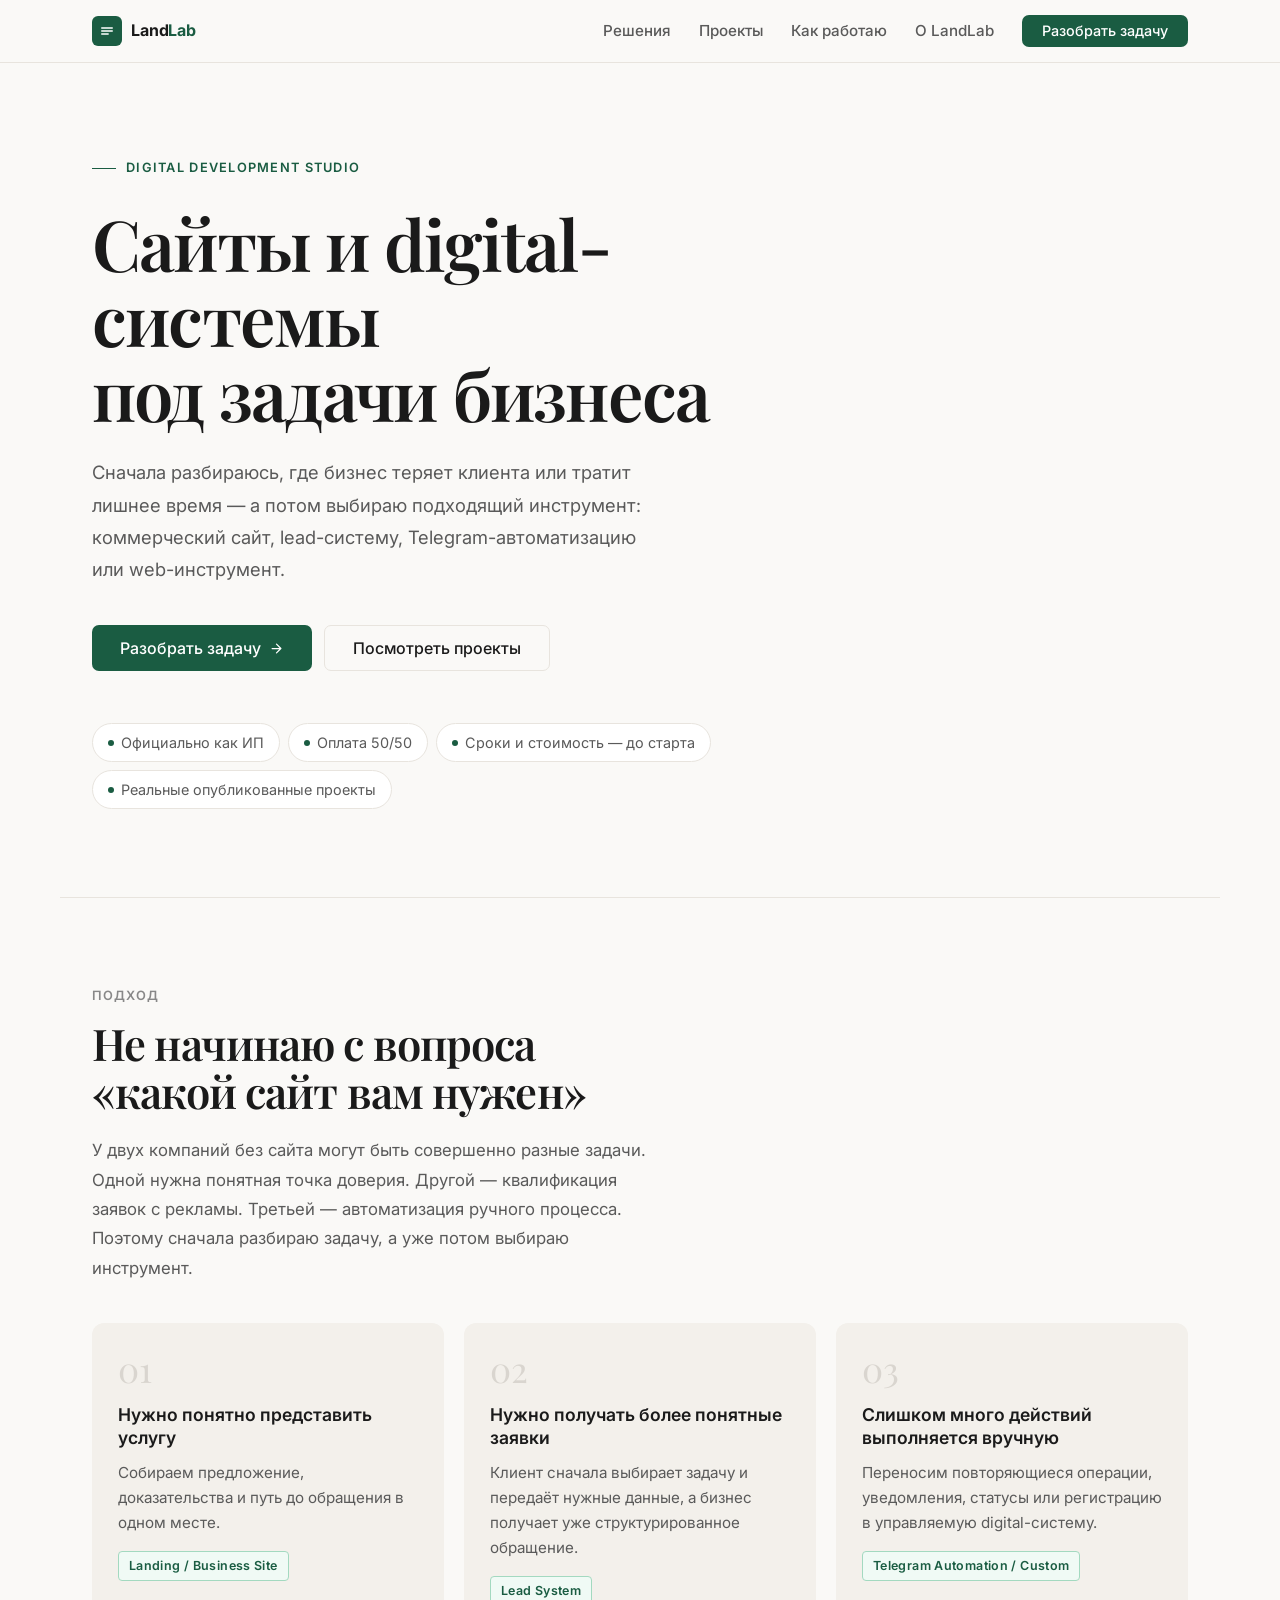
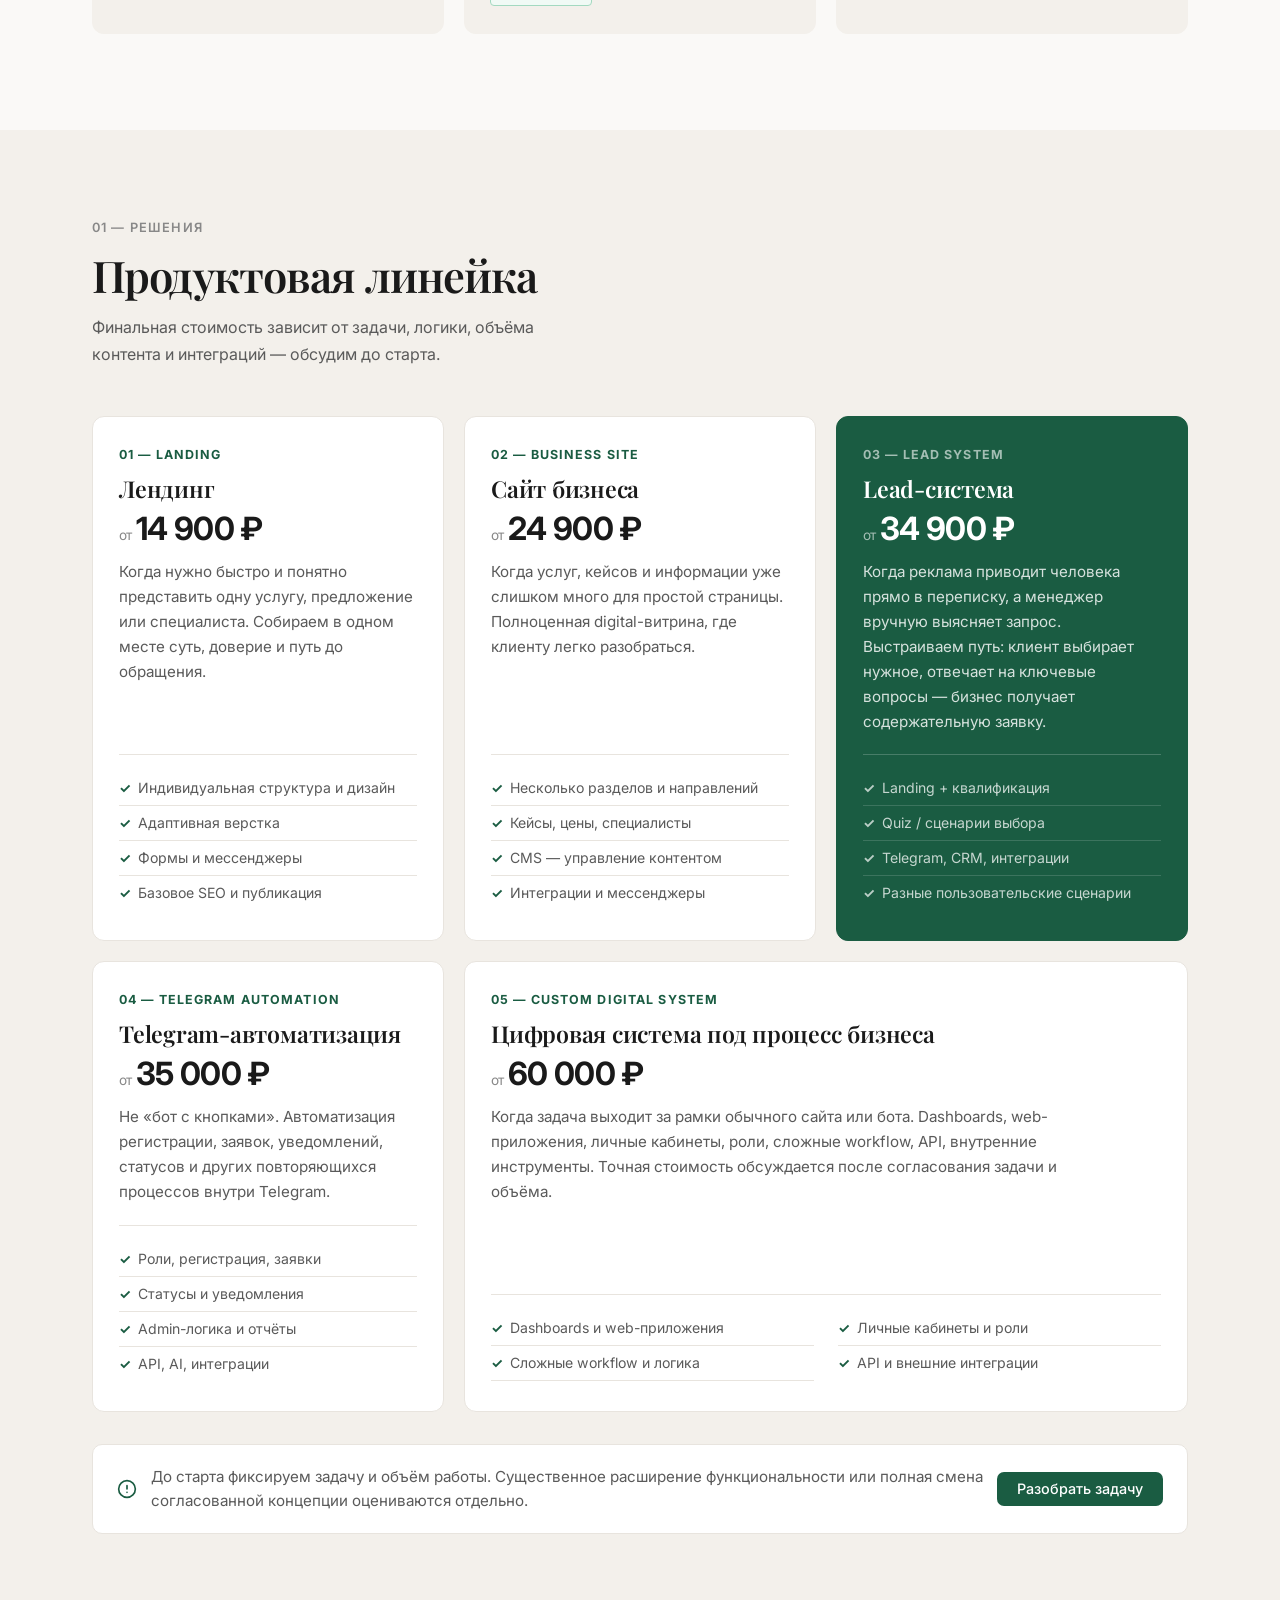
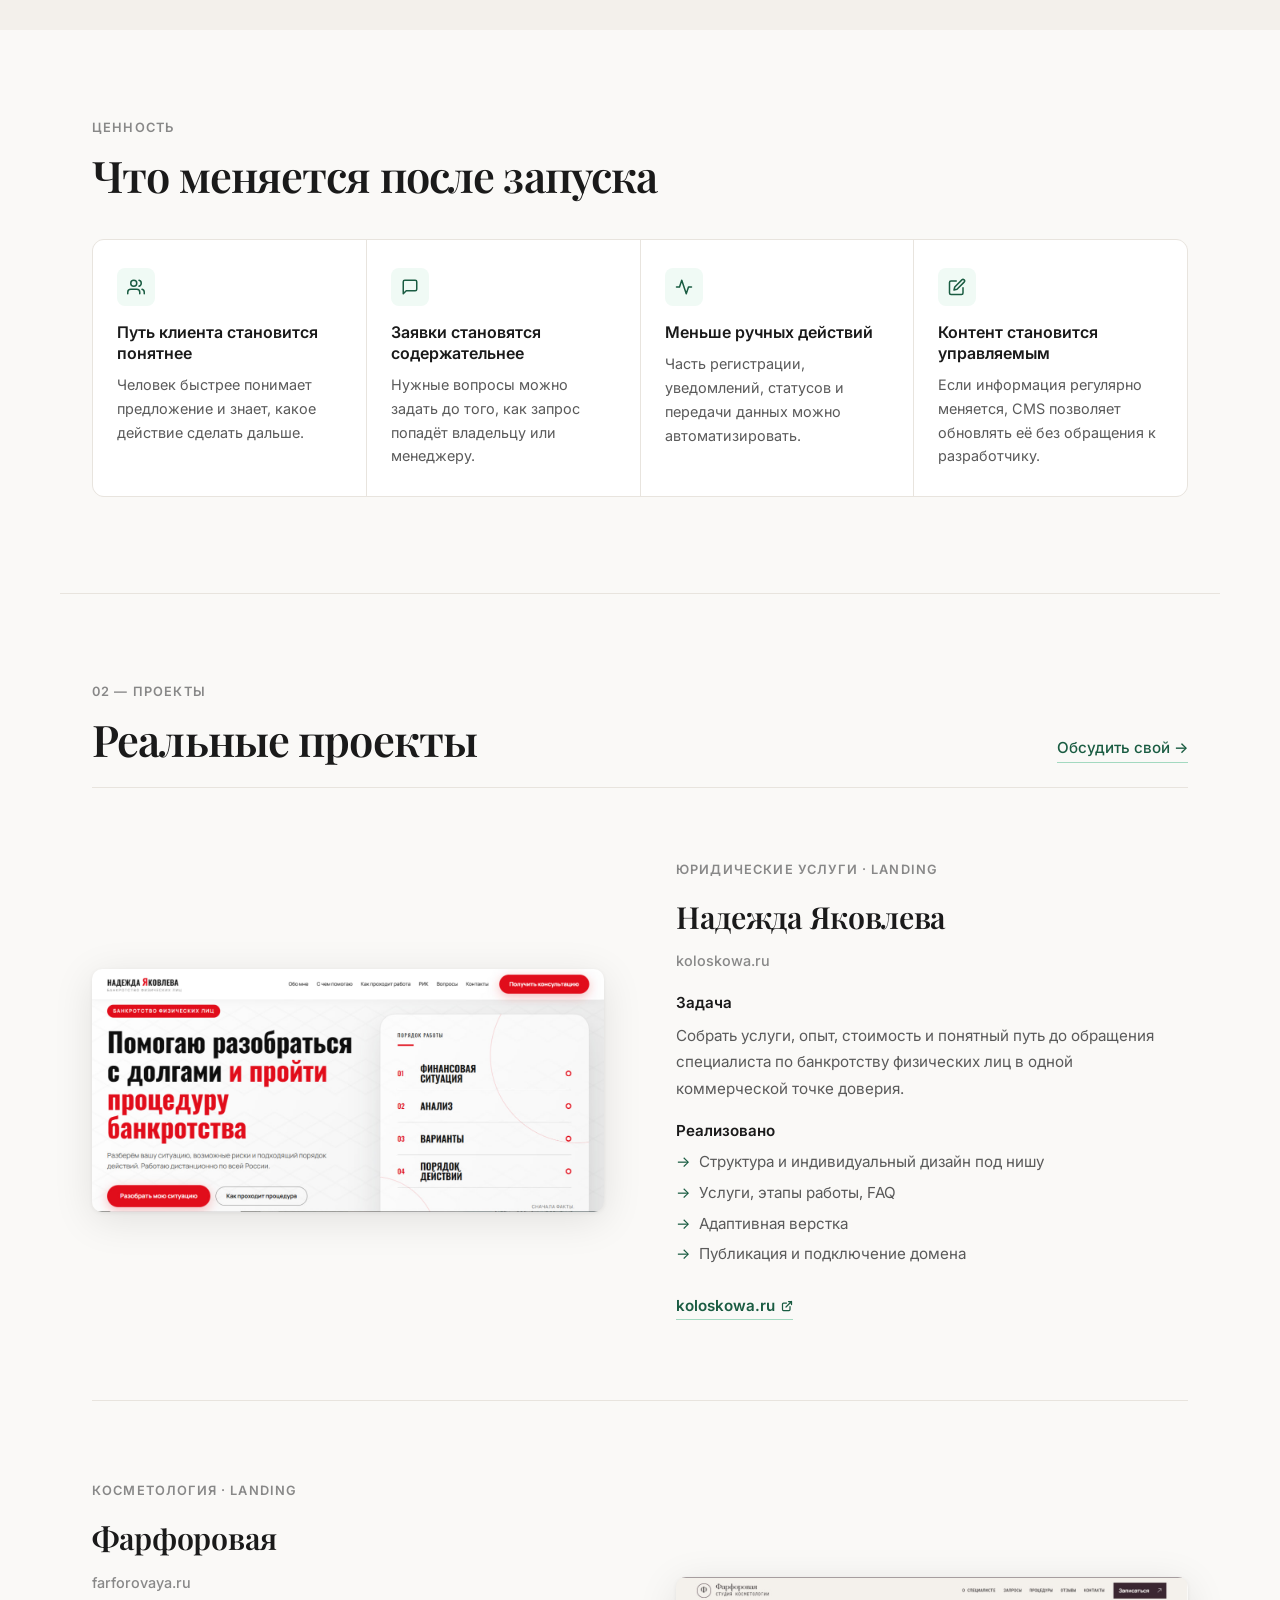
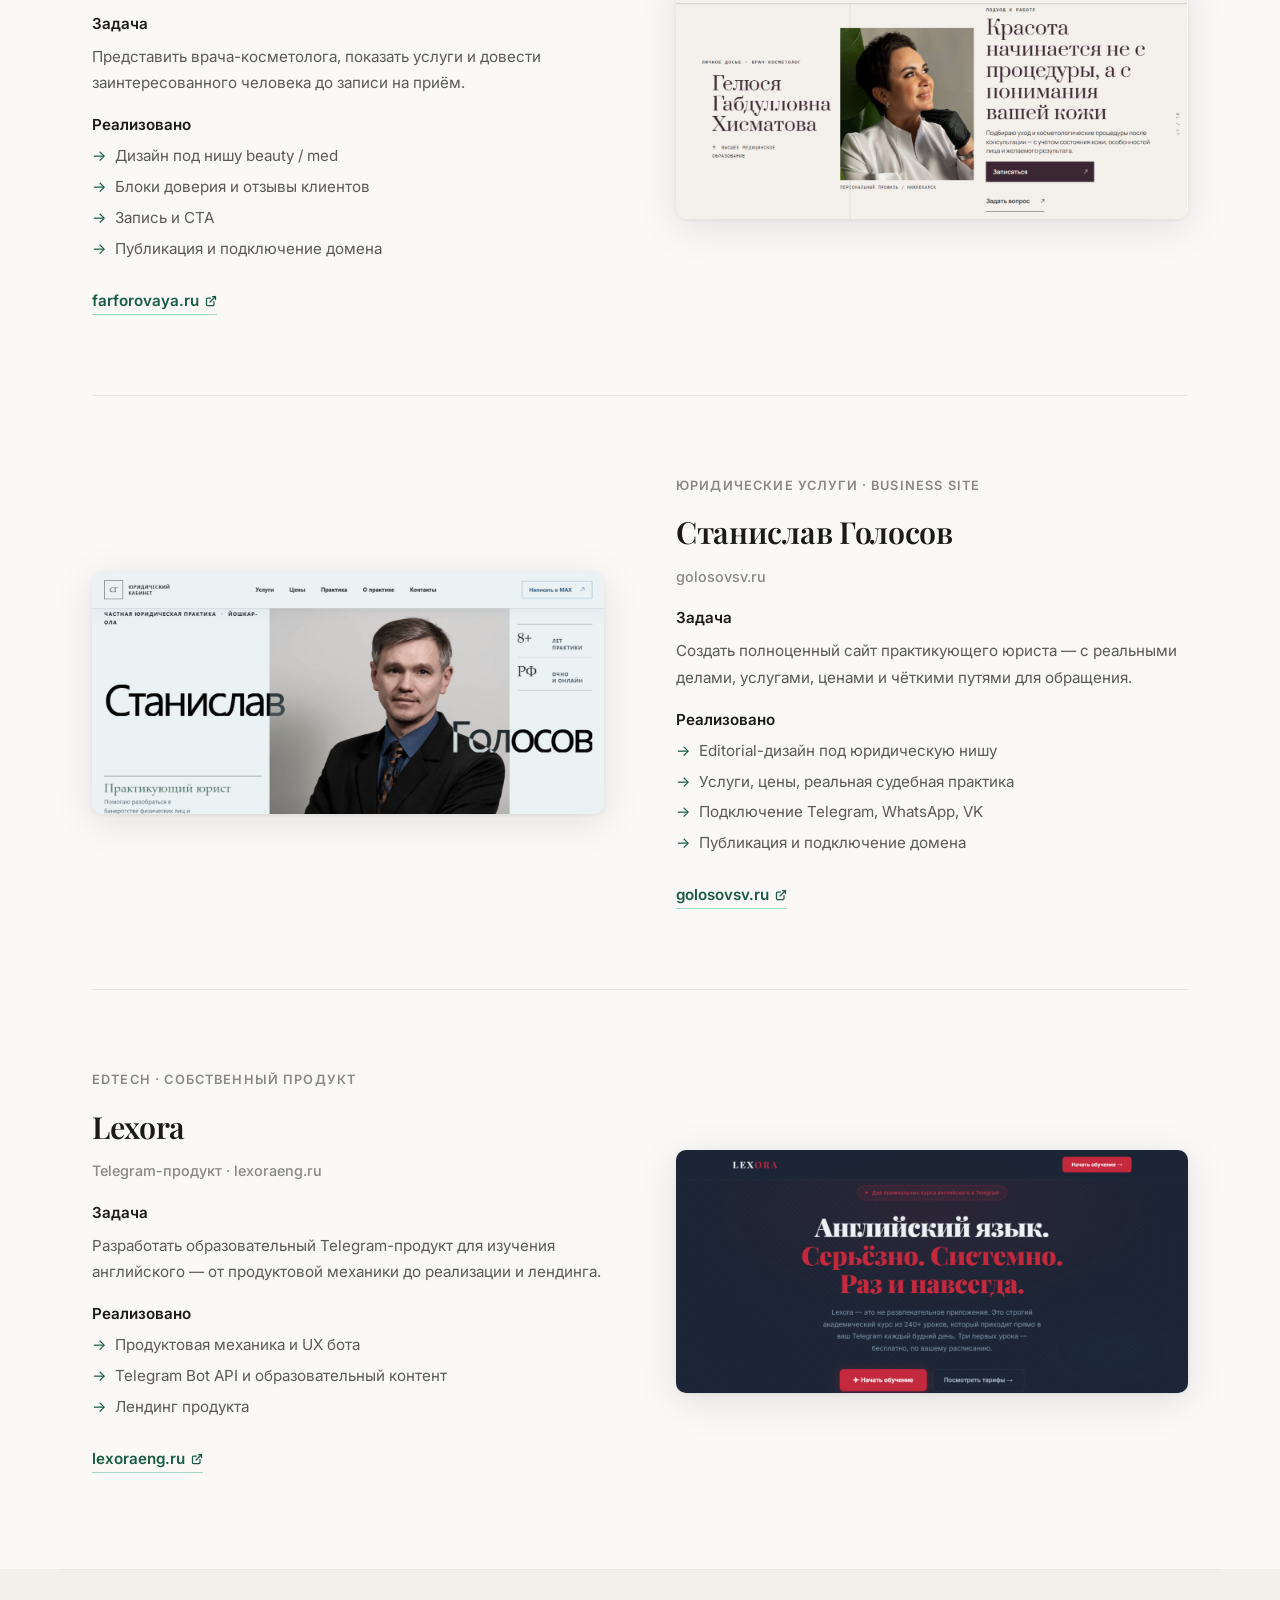
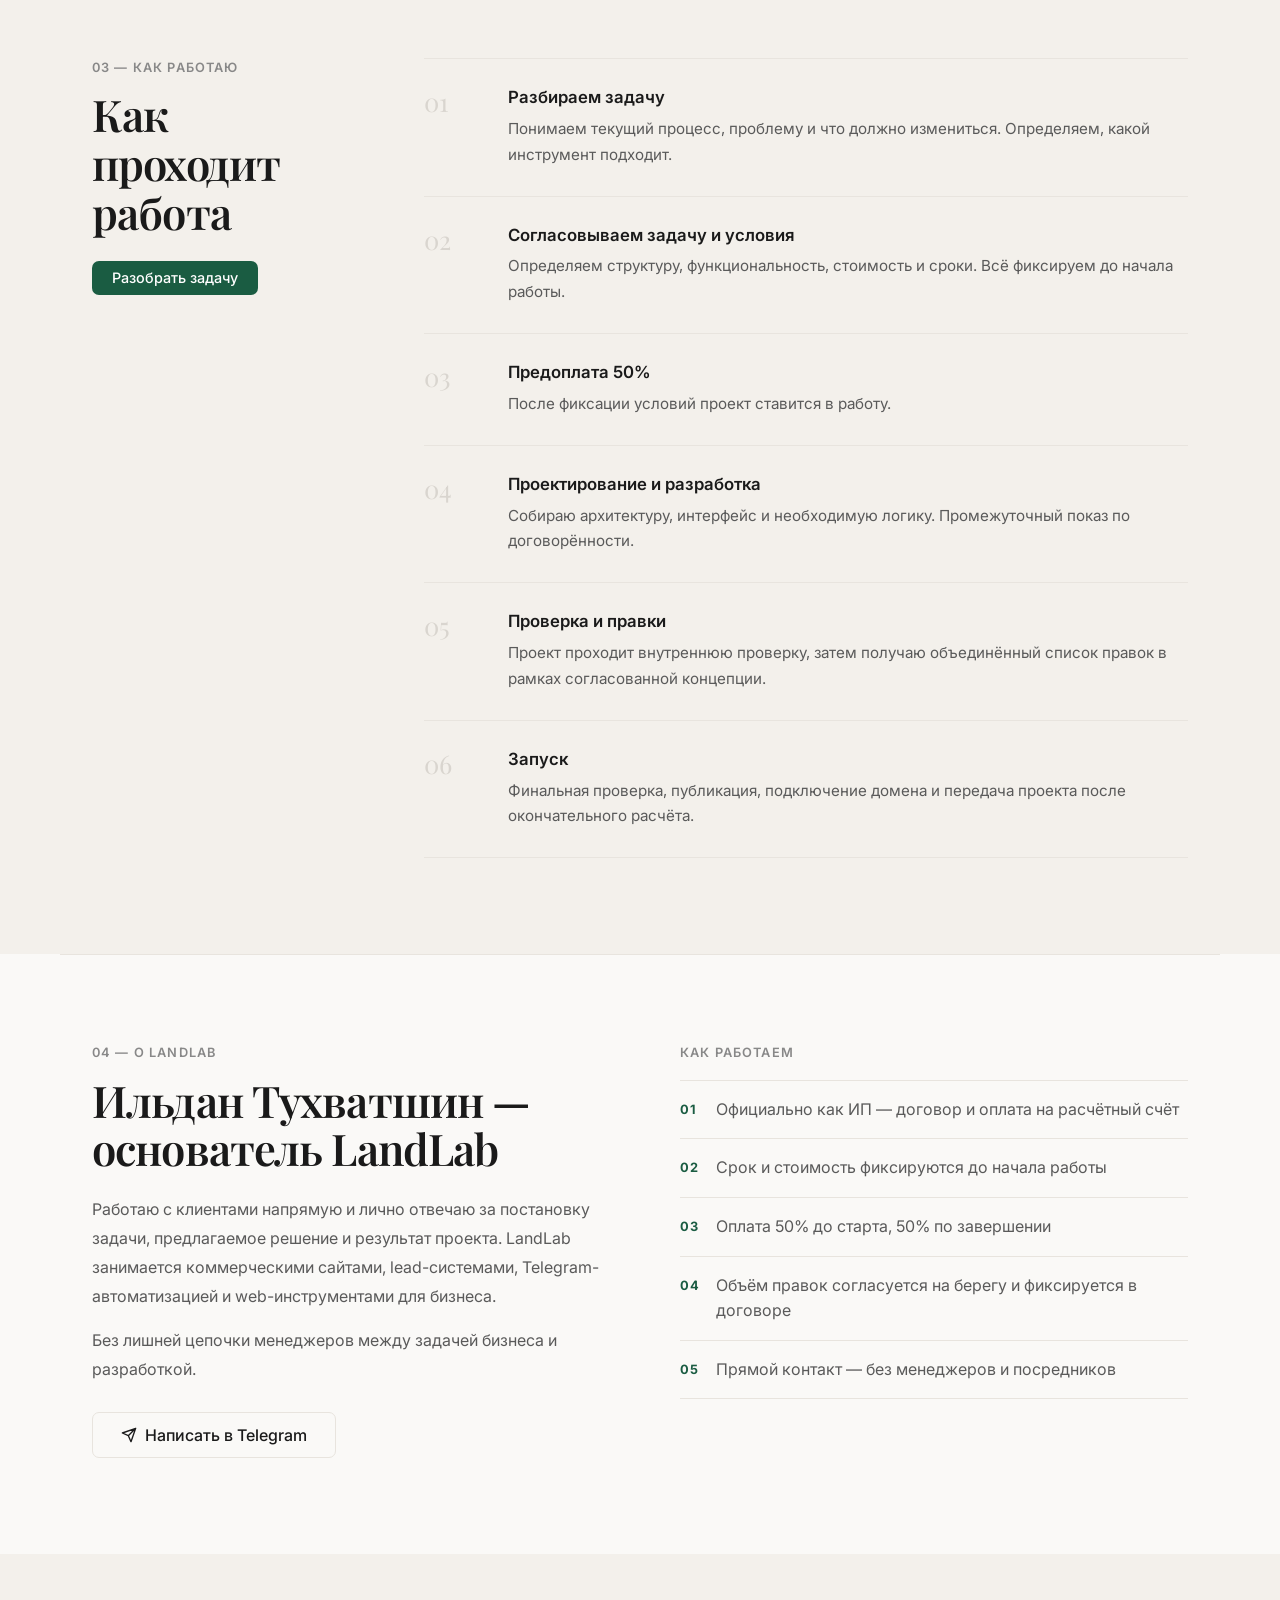
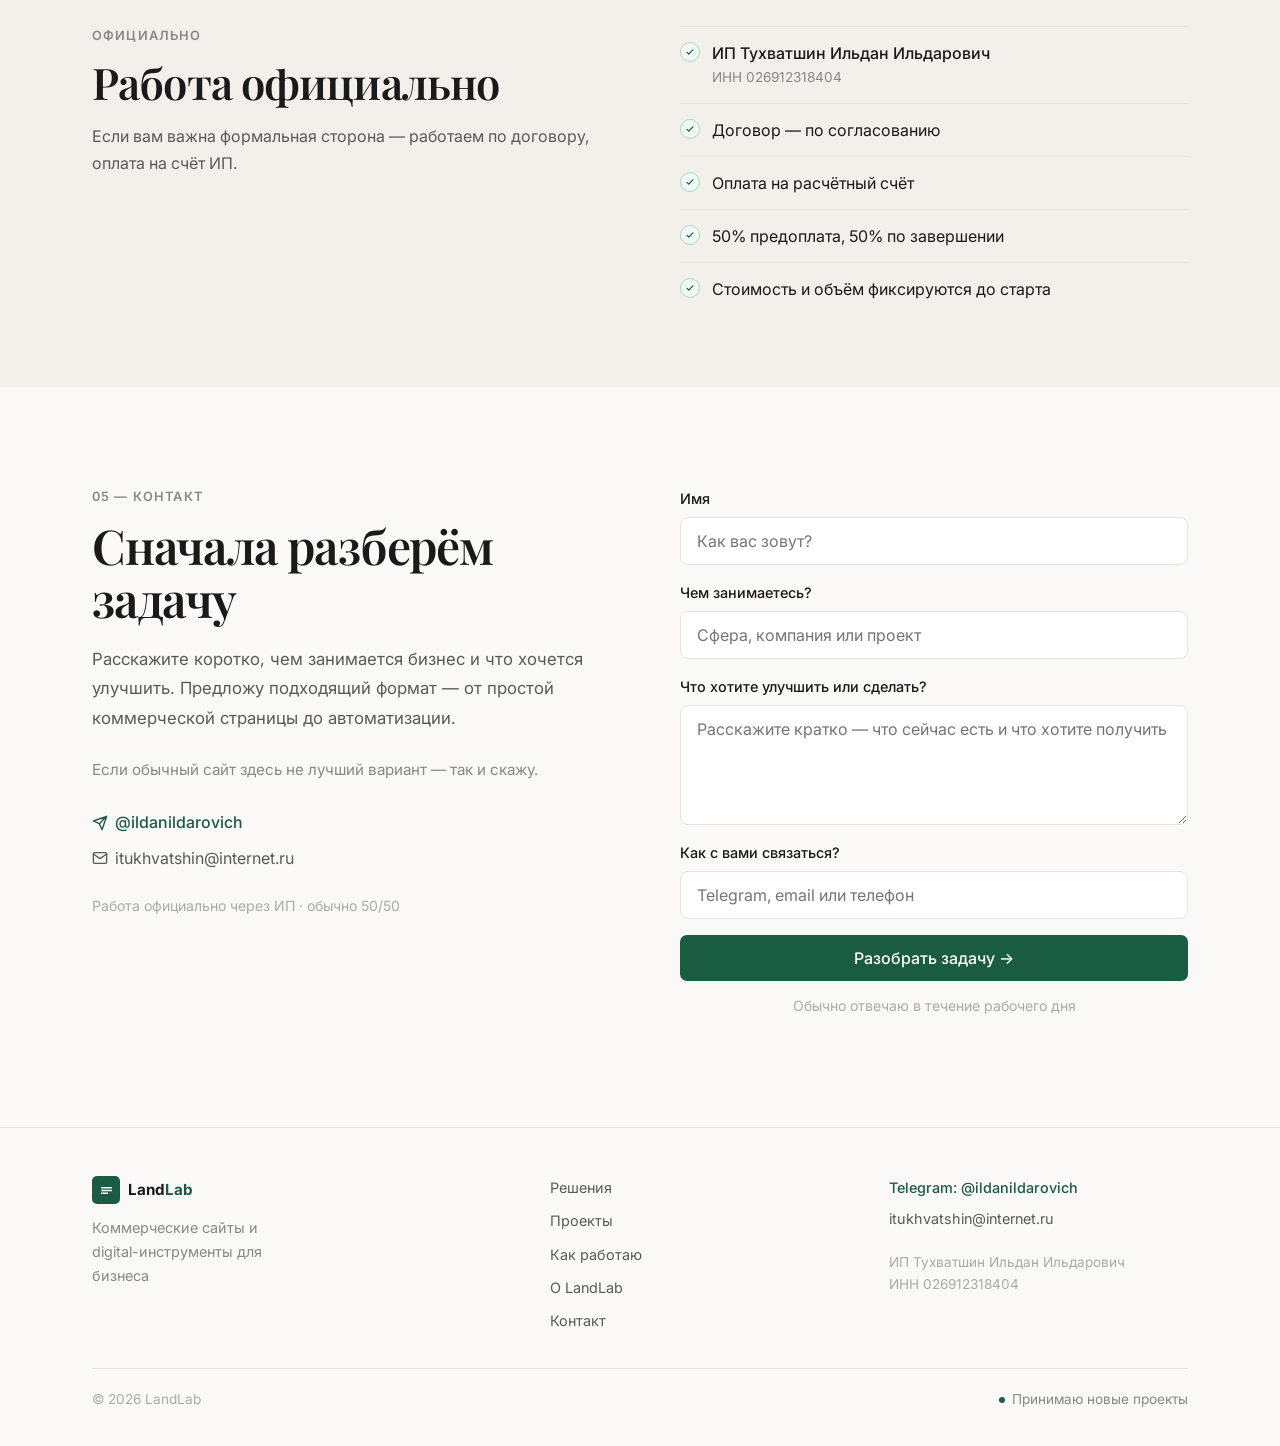
==== commit e1cc28a8: "Add files via upload" ====
--- a/index.html
+++ b/index.html
@@ -150,11 +150,24 @@
       body { font-size:16px; }
       html,body { overflow-x:hidden; }
       .wrap { padding:0 20px; }
-      .product-grid { grid-template-columns:1fr; }
+      .product-grid { grid-template-columns:1fr; gap:14px; }
       .value-grid { grid-template-columns:1fr; }
       .proj-img { max-height:280px; object-fit:cover; object-position:top; }
+      /* Pricing cards — mobile */
+      .product-card { padding:24px 20px 26px; border-radius:10px; grid-column:auto !important; }
+      .pc-type { font-size:0.75rem; margin-bottom:8px; }
+      .pc-title { font-size:1.3rem; margin-bottom:8px; }
+      .pc-price { font-size:1.75rem; margin-bottom:12px; }
+      .pc-desc { font-size:0.95rem; line-height:1.65; margin-bottom:16px; }
+      .pc-features { padding-top:14px; }
+      .pc-feature { font-size:0.9rem; padding:8px 0; line-height:1.5; }
+      /* Reset 2-col features grid (Custom card) to single column on mobile */
+      .product-card .pc-features[style] { display:flex !important; flex-direction:column !important; gap:0 !important; }
+      /* Info banner below cards */
+      #solutions .rv[style*="margin-top:32px"] { flex-direction:column; align-items:flex-start; gap:12px; padding:18px 18px; }
+      #solutions .rv[style*="margin-top:32px"] a { width:100%; justify-content:center; }
     }
-    @media (max-width:640px) { .btn { font-size:1rem; padding:13px 22px; } .pc-price { font-size:1.7rem; } }
+    @media (max-width:640px) { .btn { font-size:1rem; padding:13px 22px; } .pc-price { font-size:1.65rem; } }
 
     #solutions,#work,#process,#about,#contact { scroll-margin-top:72px; }
 
@@ -249,7 +262,7 @@
       <div class="rv d4" style="display:flex;flex-wrap:wrap;gap:8px;">
         <span class="pill"><span class="pill-dot"></span>Официально как ИП</span>
         <span class="pill"><span class="pill-dot"></span>Оплата 50/50</span>
-        <span class="pill"><span class="pill-dot"></span>Scope фиксируется до старта</span>
+        <span class="pill"><span class="pill-dot"></span>Сроки и стоимость — до старта</span>
         <span class="pill"><span class="pill-dot"></span>Реальные опубликованные проекты</span>
       </div>
     </div>
@@ -346,11 +359,11 @@
           <li class="pc-feature">API, AI, интеграции</li>
         </ul>
       </div>
-      <div class="product-card" style="grid-column:span 2;">
+      <div class="product-card pc-custom" style="grid-column:span 2;">
         <p class="pc-type">05 — Custom Digital System</p>
         <p class="pc-title">Цифровая система под процесс бизнеса</p>
         <p class="pc-price"><span class="pc-price-from">от</span>60 000 ₽</p>
-        <p class="pc-desc" style="max-width:600px;">Когда задача выходит за рамки обычного сайта или бота. Dashboards, web-приложения, личные кабинеты, роли, сложные workflow, API, внутренние инструменты. Точная стоимость определяется после фиксации scope.</p>
+        <p class="pc-desc" style="max-width:600px;">Когда задача выходит за рамки обычного сайта или бота. Dashboards, web-приложения, личные кабинеты, роли, сложные workflow, API, внутренние инструменты. Точная стоимость обсуждается после согласования задачи и объёма.</p>
         <ul class="pc-features" style="display:grid;grid-template-columns:1fr 1fr;gap:0 24px;">
           <li class="pc-feature">Dashboards и web-приложения</li>
           <li class="pc-feature">Личные кабинеты и роли</li>
@@ -513,7 +526,7 @@
       </div>
       <div class="proc-steps-col">
         <div class="proc-step rv"><div class="proc-num">01</div><div><p class="proc-title">Разбираем задачу</p><p class="proc-desc">Понимаем текущий процесс, проблему и что должно измениться. Определяем, какой инструмент подходит.</p></div></div>
-        <div class="proc-step rv d1"><div class="proc-num">02</div><div><p class="proc-title">Фиксируем решение и scope</p><p class="proc-desc">Определяем структуру, функциональность, стоимость и границы проекта. Всё фиксируется до старта.</p></div></div>
+        <div class="proc-step rv d1"><div class="proc-num">02</div><div><p class="proc-title">Согласовываем задачу и условия</p><p class="proc-desc">Определяем структуру, функциональность, стоимость и сроки. Всё фиксируем до начала работы.</p></div></div>
         <div class="proc-step rv d2"><div class="proc-num">03</div><div><p class="proc-title">Предоплата 50%</p><p class="proc-desc">После фиксации условий проект ставится в работу.</p></div></div>
         <div class="proc-step rv d3"><div class="proc-num">04</div><div><p class="proc-title">Проектирование и разработка</p><p class="proc-desc">Собираю архитектуру, интерфейс и необходимую логику. Промежуточный показ по договорённости.</p></div></div>
         <div class="proc-step rv d4"><div class="proc-num">05</div><div><p class="proc-title">Проверка и правки</p><p class="proc-desc">Проект проходит внутреннюю проверку, затем получаю объединённый список правок в рамках согласованной концепции.</p></div></div>
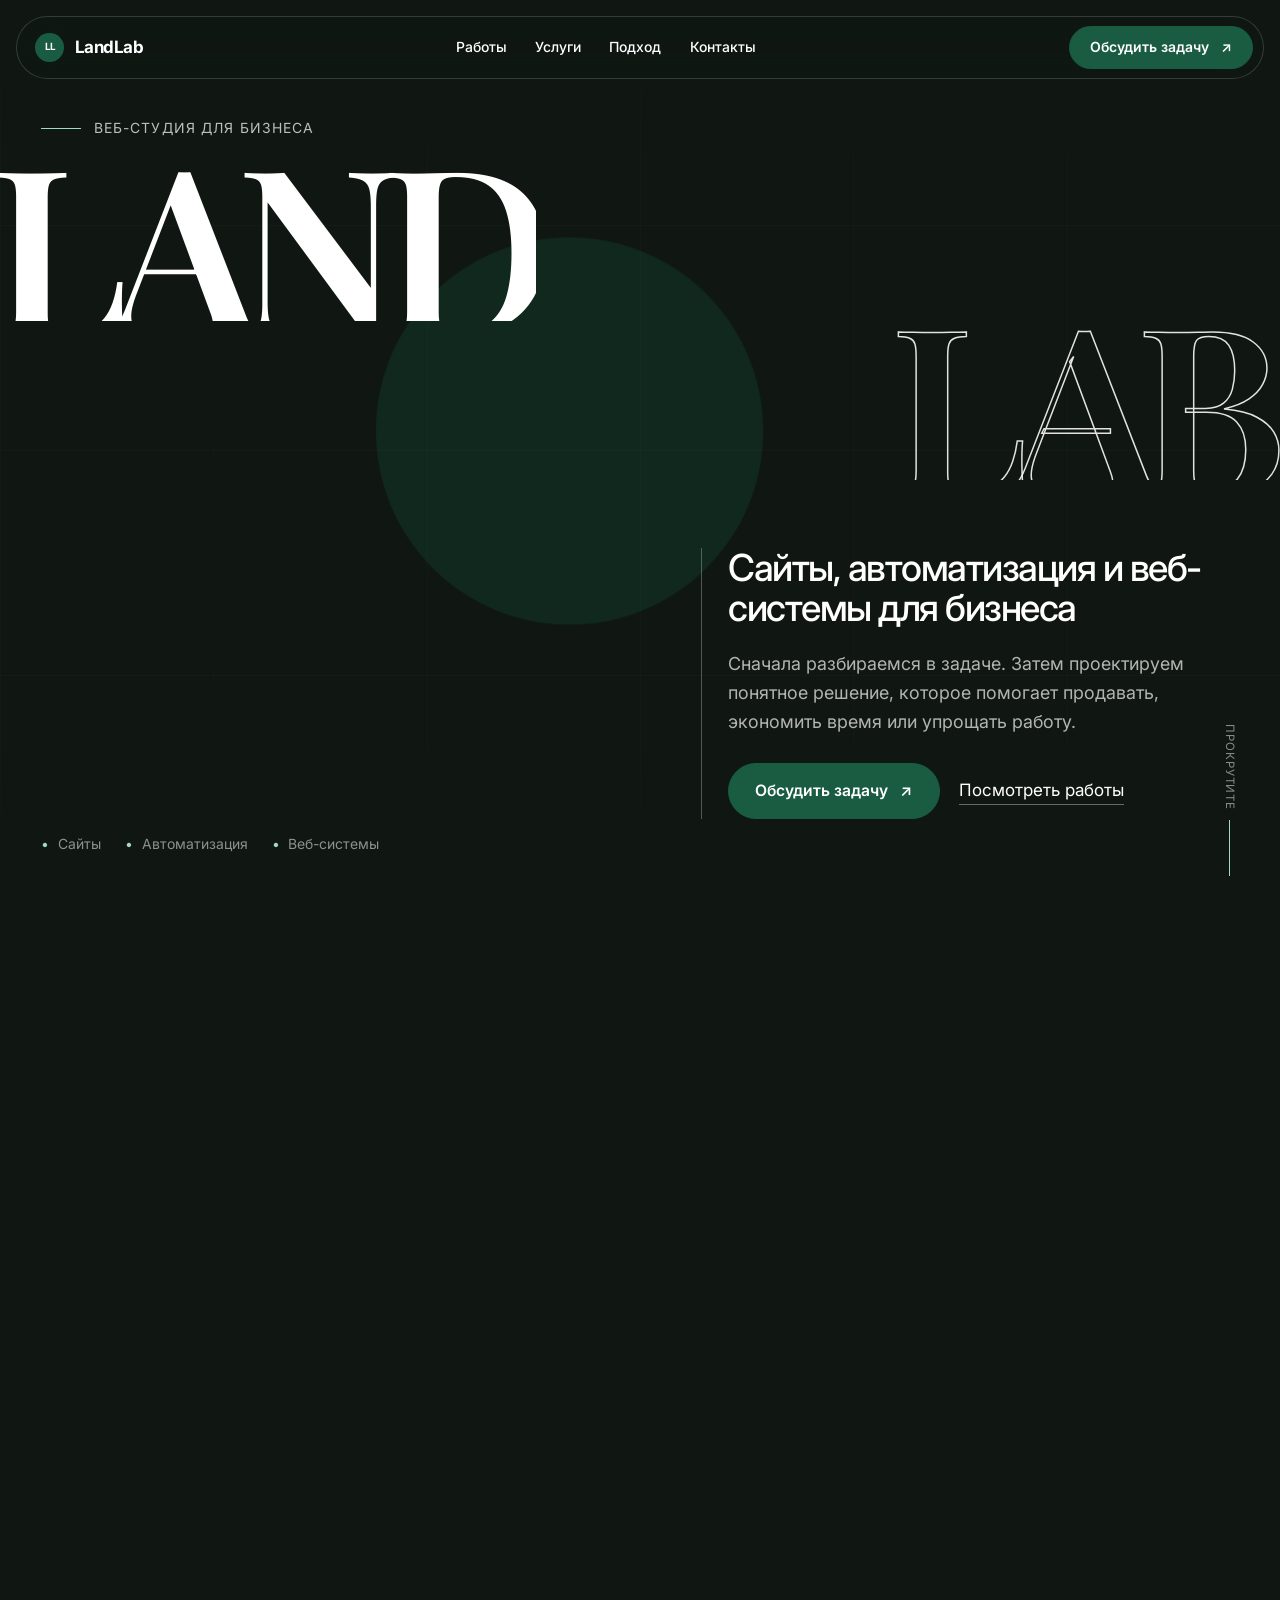
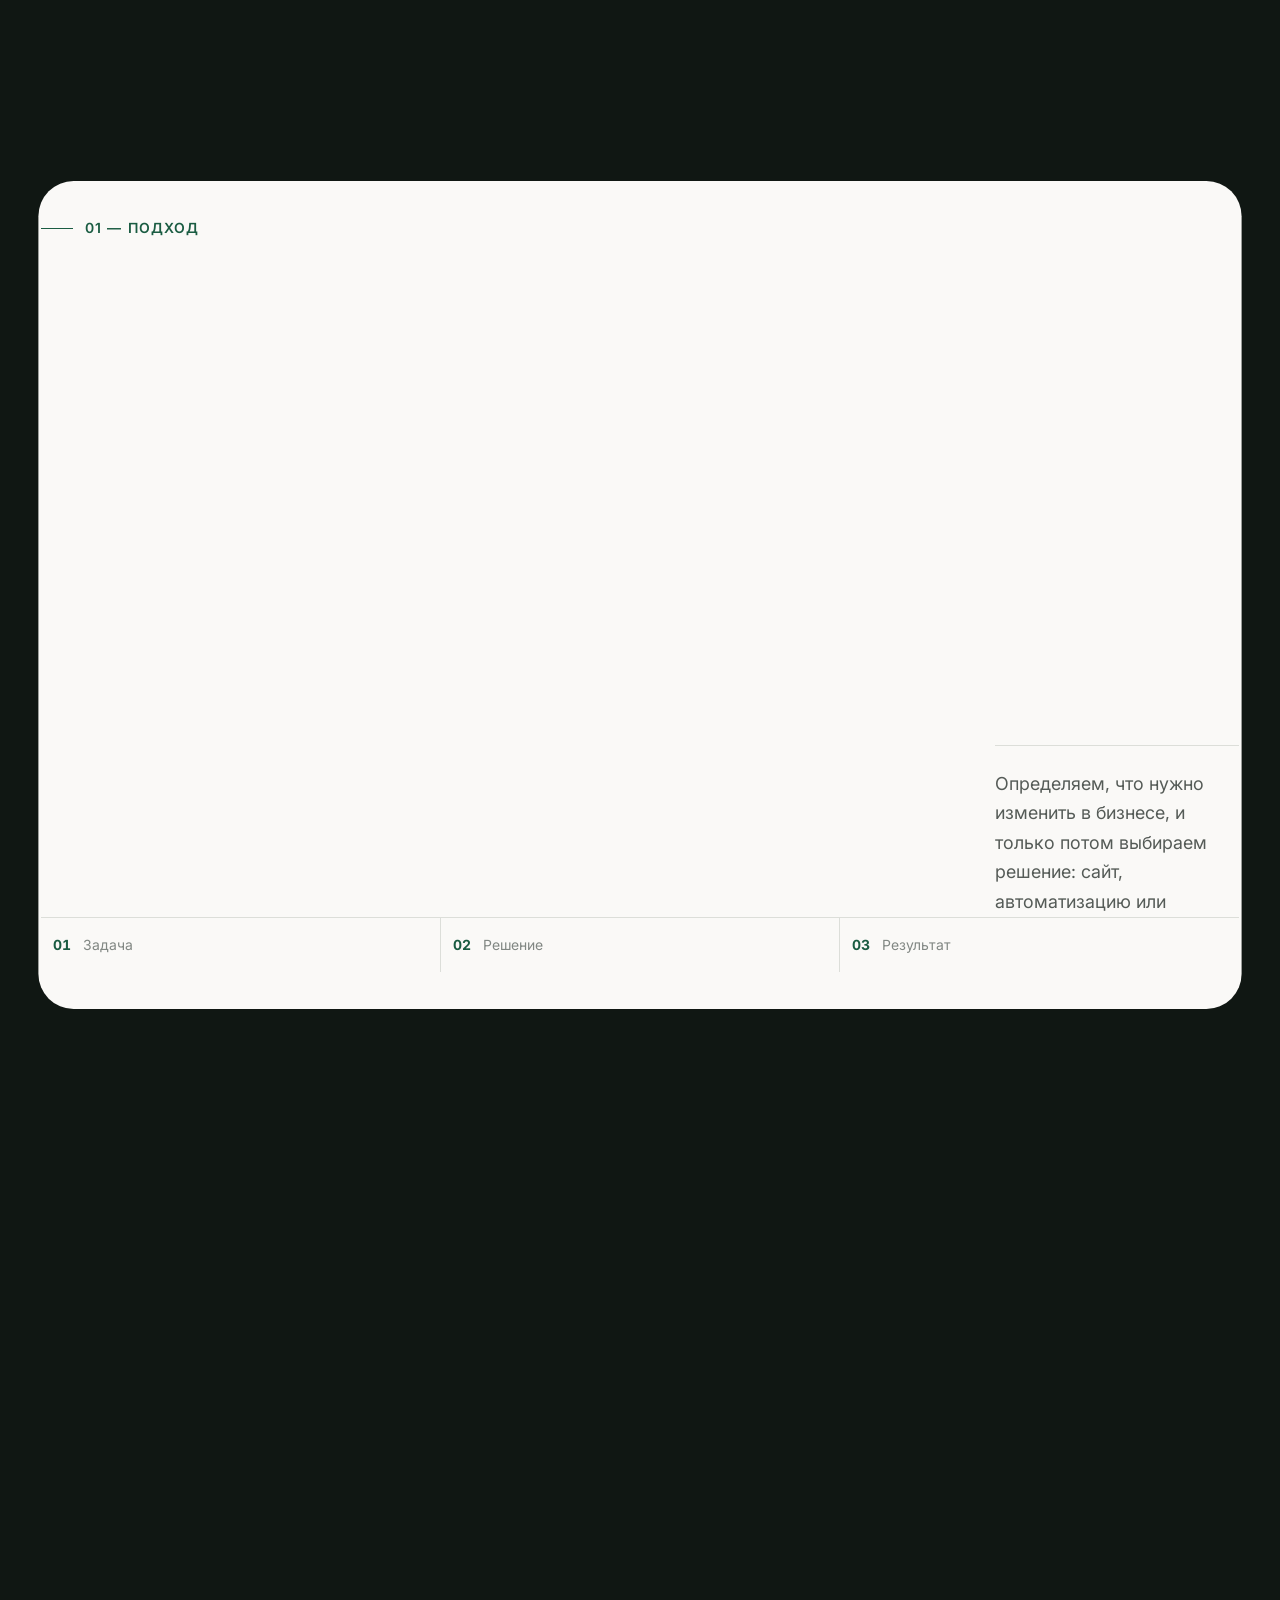
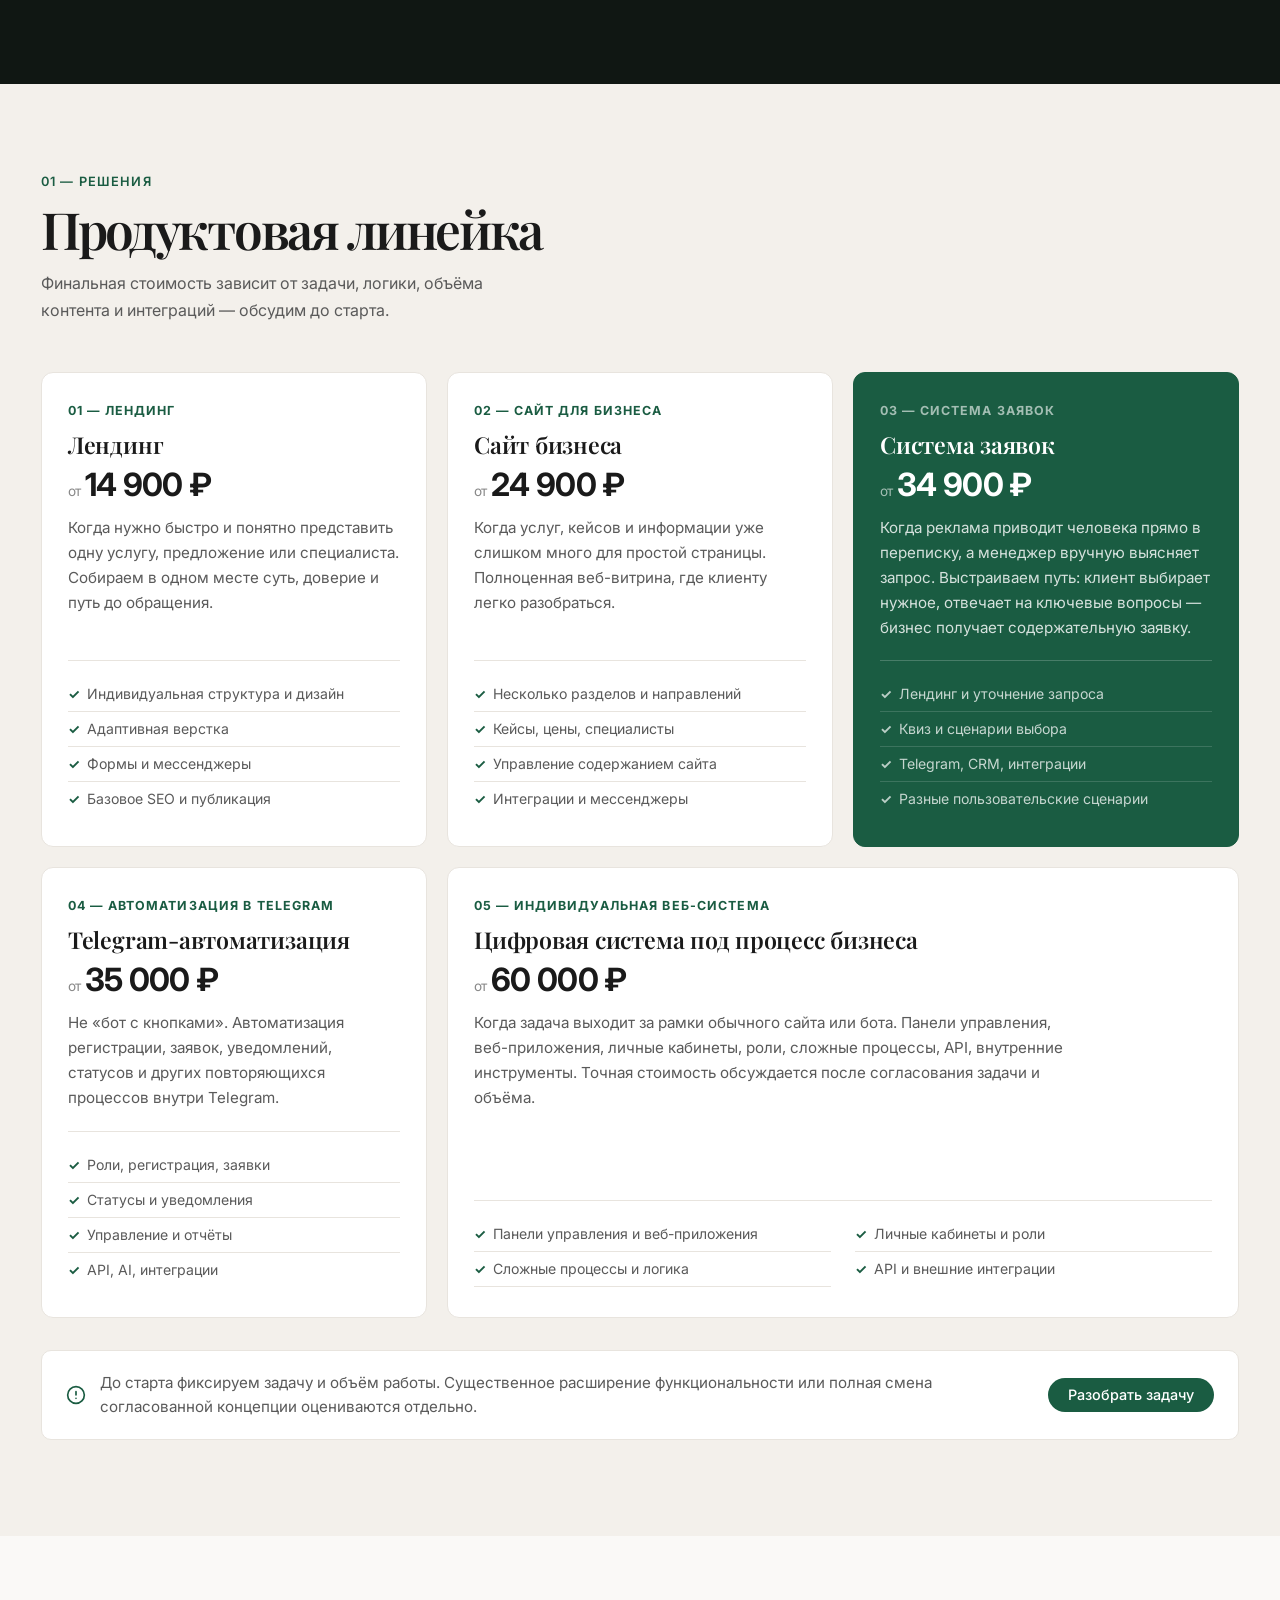
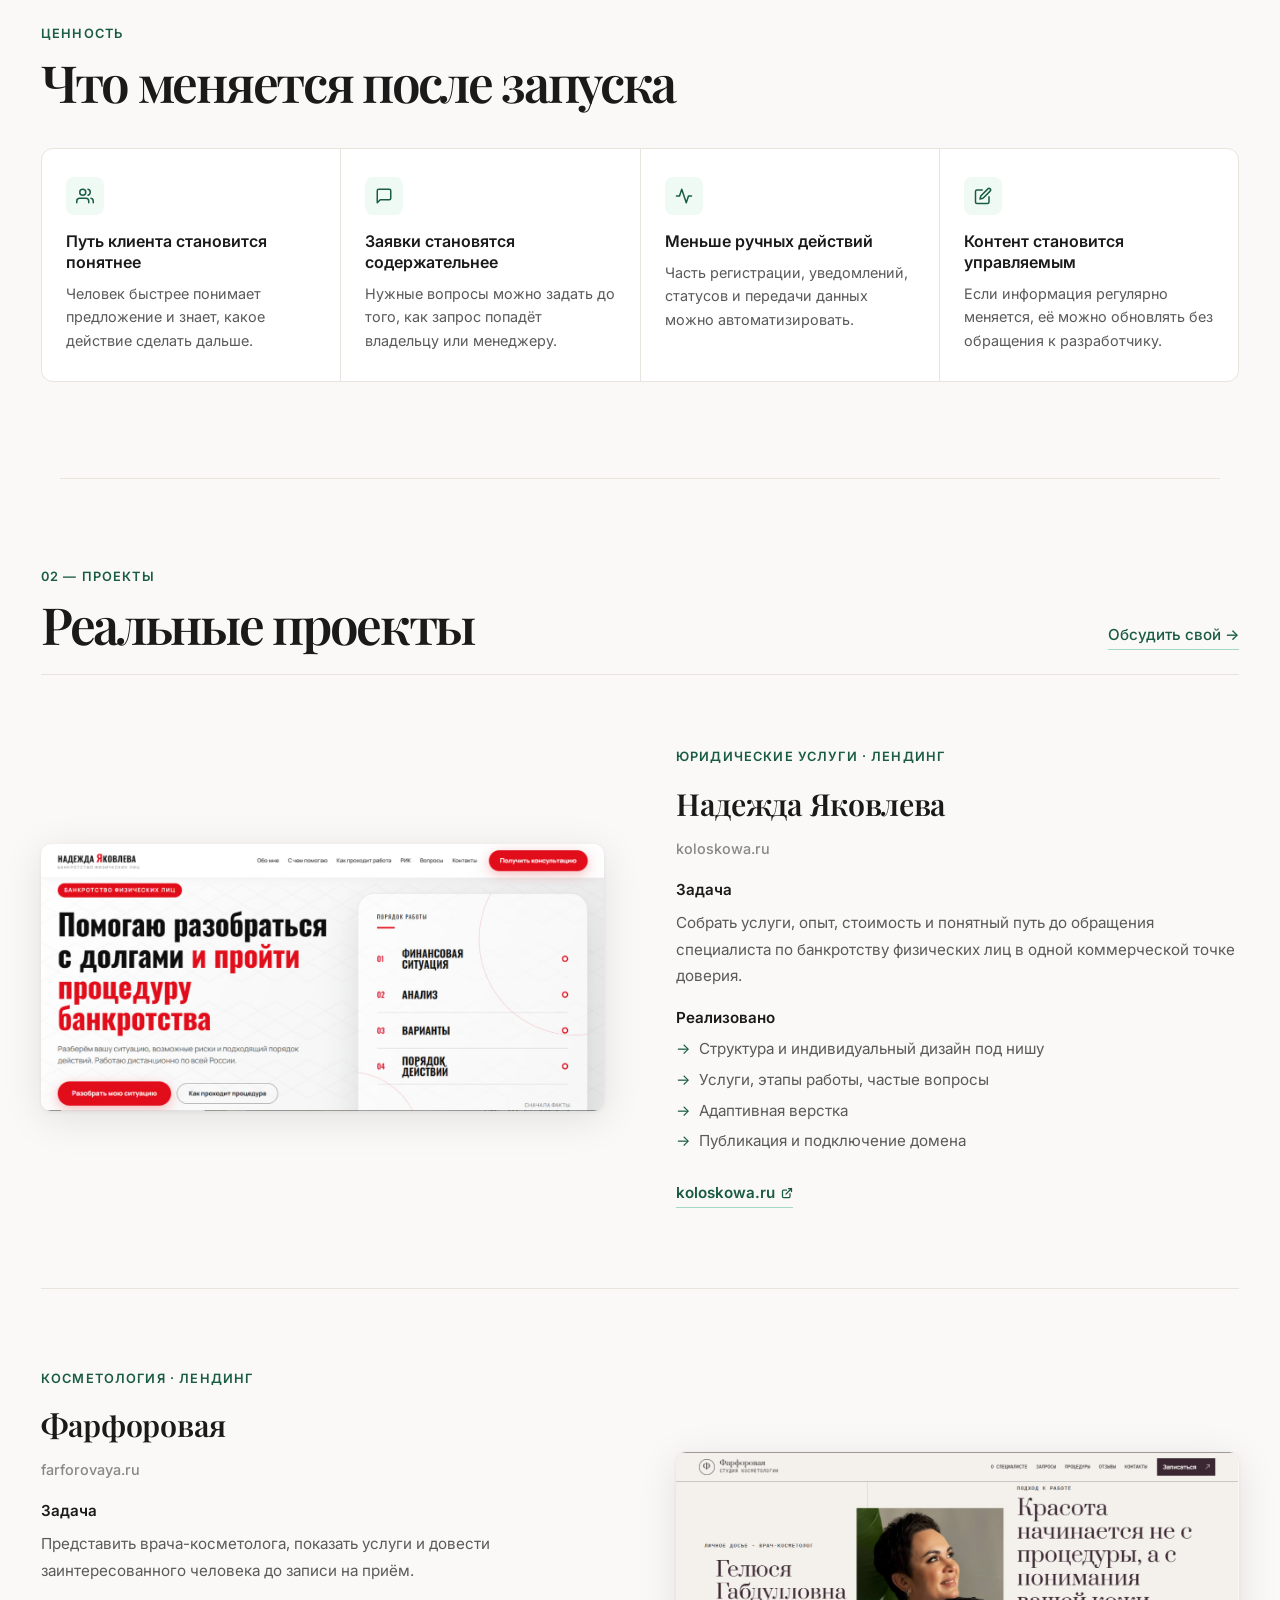
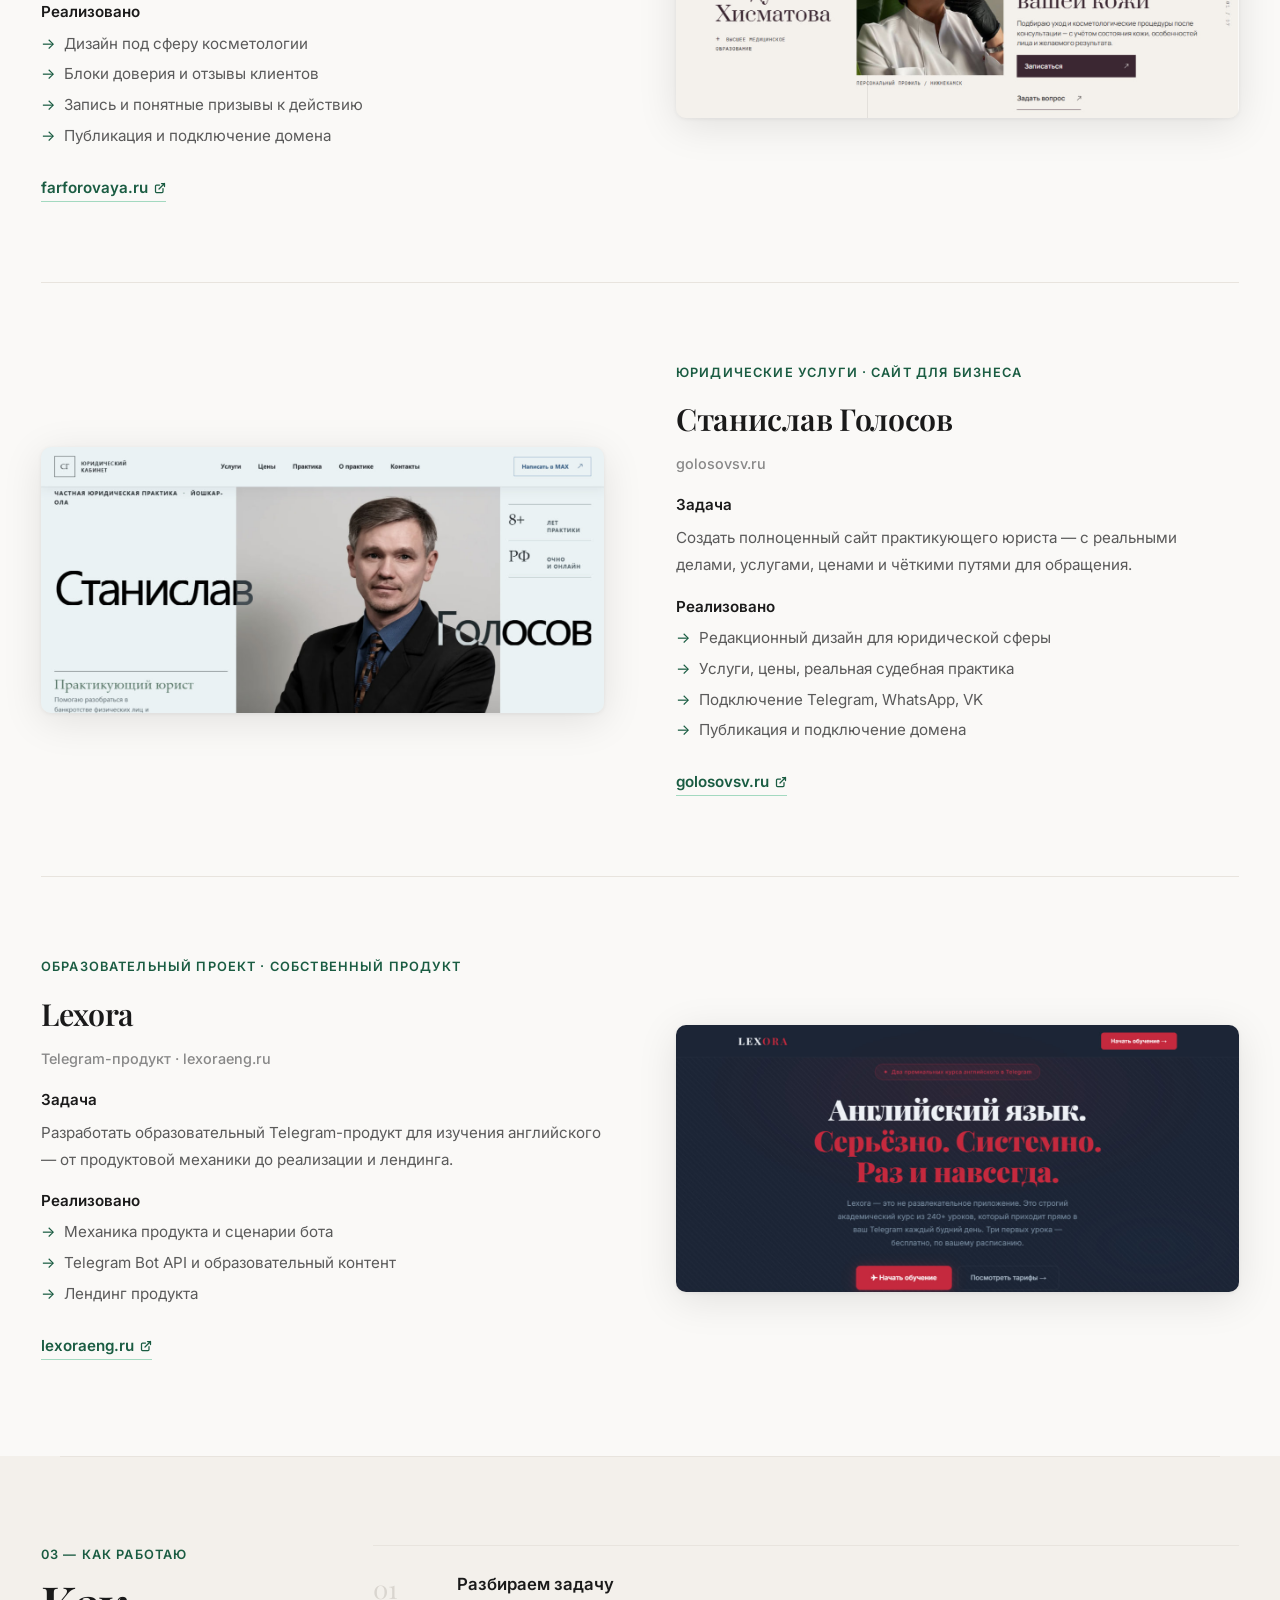
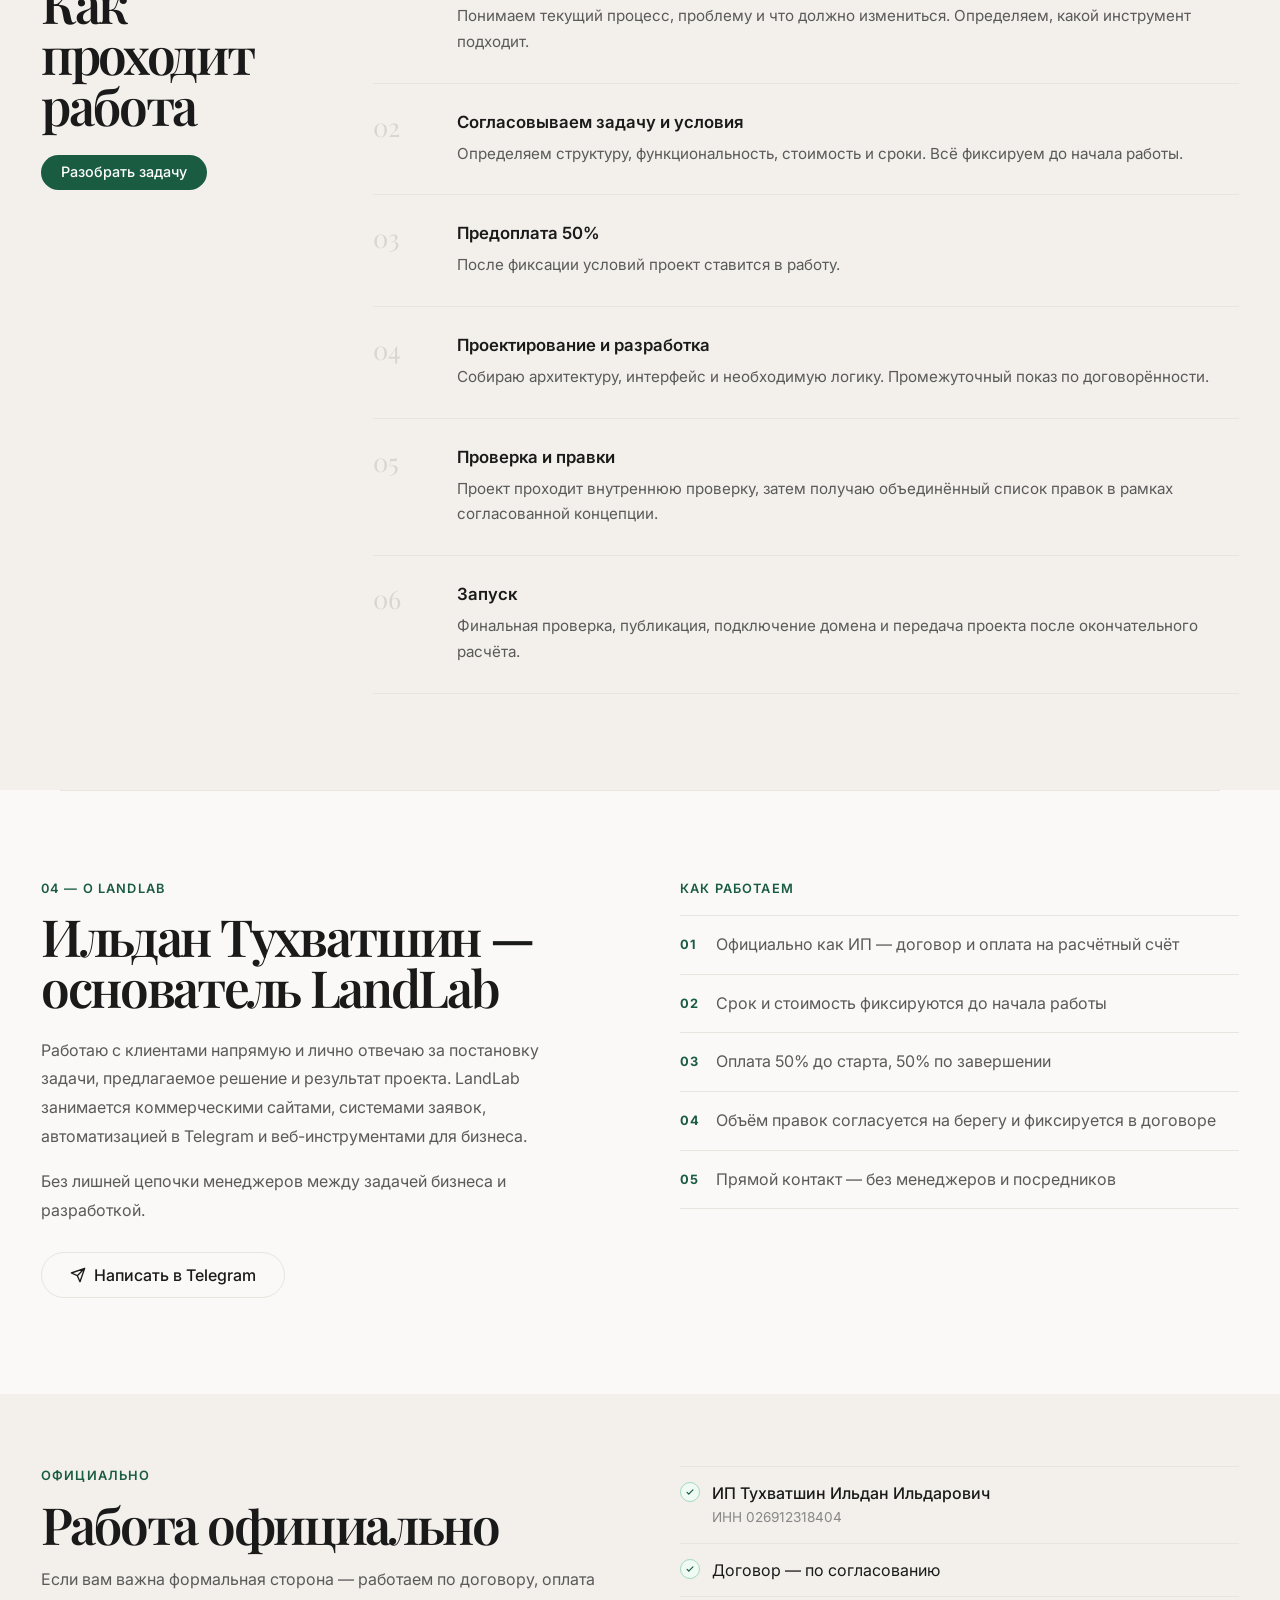
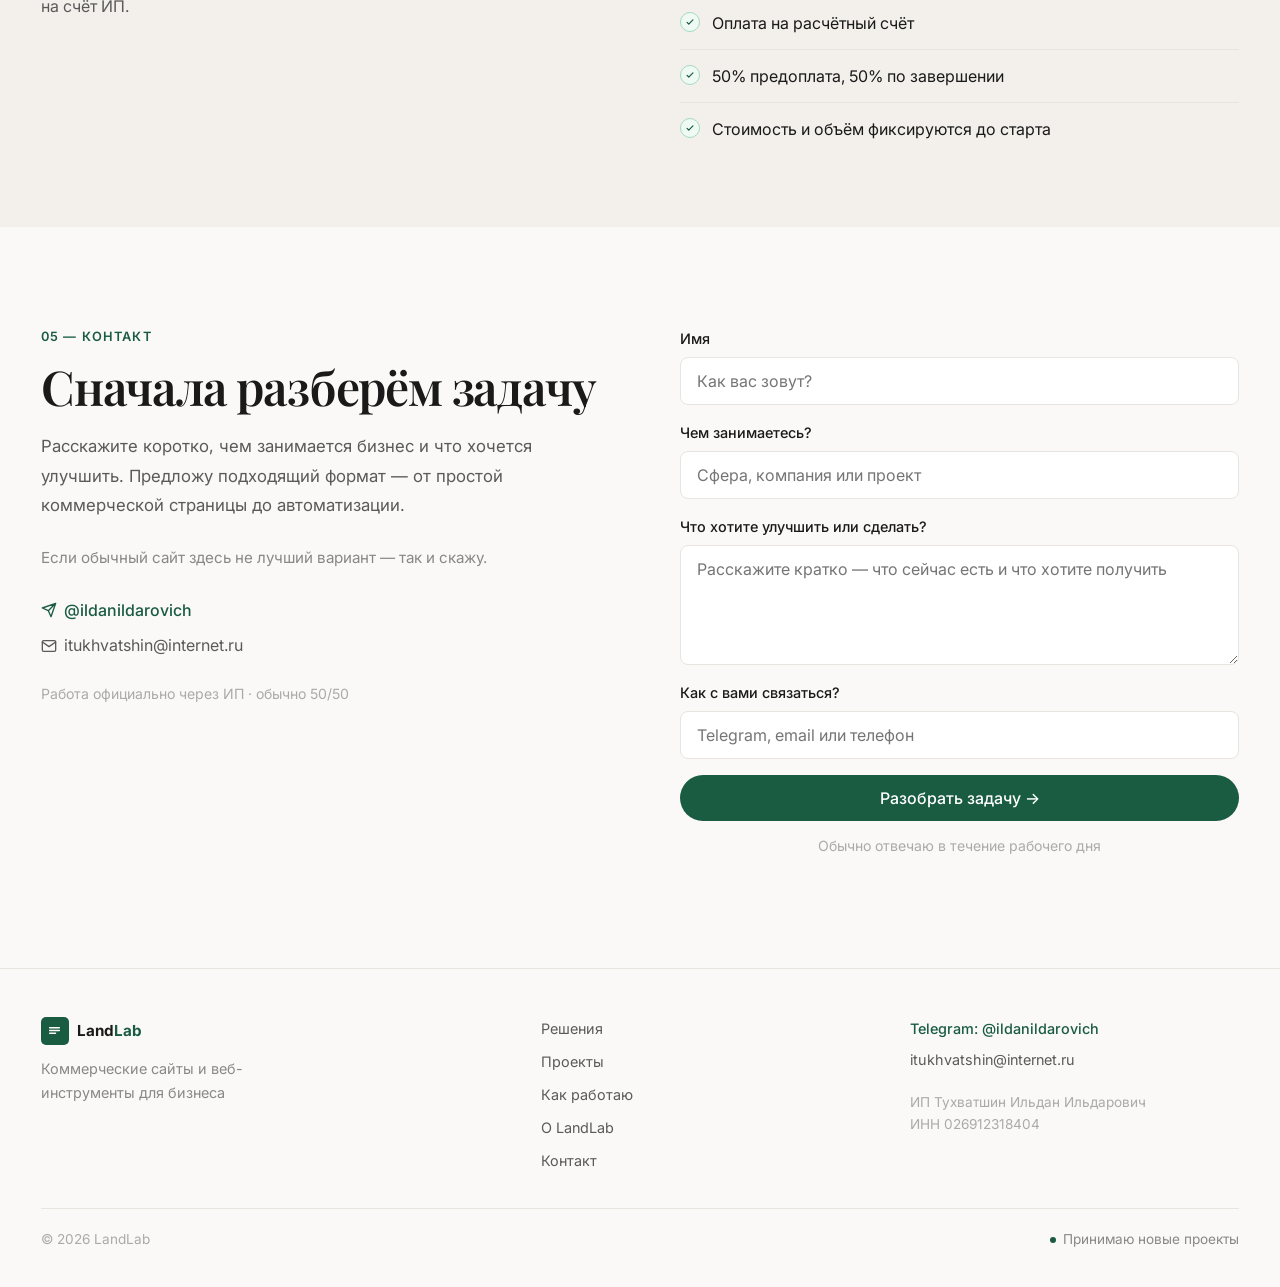
==== commit dedec4fc: "feat: establish high-end redesign visual foundation" ====
--- a/index.html
+++ b/index.html
@@ -3,12 +3,12 @@
 <head>
   <meta charset="UTF-8" />
   <meta name="viewport" content="width=device-width, initial-scale=1.0" />
-  <title>LandLab — Digital-решения под задачи бизнеса</title>
-  <meta name="description" content="LandLab — разработка коммерческих сайтов, lead-систем, Telegram-автоматизации и цифровых инструментов для бизнеса. Официально как ИП. Ильдан Тухватшин." />
+  <title>LandLab — сайты, автоматизация и веб-системы для бизнеса</title>
+  <meta name="description" content="LandLab разрабатывает сайты, автоматизацию и веб-системы под конкретные задачи бизнеса. Официальная работа по договору." />
   <meta name="keywords" content="разработка сайта, лендинг на заказ, lead system, Telegram автоматизация, веб-разработка для бизнеса, digital решения" />
   <link rel="canonical" href="https://land-lab.ru/" />
-  <meta property="og:title" content="LandLab — Digital-решения под задачи бизнеса" />
-  <meta property="og:description" content="Коммерческие сайты, lead-системы, Telegram-автоматизация и web-инструменты под конкретную задачу бизнеса." />
+  <meta property="og:title" content="LandLab — сайты, автоматизация и веб-системы для бизнеса" />
+  <meta property="og:description" content="Сайты, автоматизация и веб-системы под конкретные задачи бизнеса." />
   <meta property="og:type" content="website" />
   <meta property="og:url" content="https://land-lab.ru/" />
 
@@ -196,11 +196,93 @@
     #form-success.show { display:block; }
     #form-fields.hidden { display:none; }
   </style>
+  <link rel="stylesheet" href="pass1.css" />
 </head>
-<body>
+<body class="is-intro-active">
+
+<a class="ll-skip-link" href="#main-content">Перейти к содержанию</a>
+
+<div class="ll-intro" id="ll-intro" aria-hidden="true">
+  <div class="ll-intro__inner">
+    <div class="ll-intro__brand"><span>LandLab</span></div>
+    <div class="ll-intro__count"><span id="ll-intro-count">000</span> / 100</div>
+  </div>
+  <div class="ll-intro__line"></div>
+</div>
+
+<header class="ll-nav" id="ll-nav" data-scrolled="false">
+  <a class="ll-brand" href="#top" aria-label="LandLab — главная">
+    <span class="ll-brand__mark" aria-hidden="true">LL</span>
+    <span>LandLab</span>
+  </a>
+  <nav class="ll-nav__links" aria-label="Основная навигация">
+    <a href="#work">Работы</a>
+    <a href="#solutions">Услуги</a>
+    <a href="#approach">Подход</a>
+    <a href="#contact">Контакты</a>
+  </nav>
+  <a class="ll-nav__cta" href="#contact" data-magnetic>Обсудить задачу <span aria-hidden="true">↗</span></a>
+  <button class="ll-nav__toggle" id="ll-menu-toggle" type="button" aria-label="Открыть меню" aria-controls="ll-menu" aria-expanded="false"><span></span></button>
+</header>
+
+<div class="ll-menu" id="ll-menu" aria-hidden="true">
+  <nav class="ll-menu__links" aria-label="Мобильная навигация">
+    <a href="#work">Работы</a>
+    <a href="#solutions">Услуги</a>
+    <a href="#approach">Подход</a>
+    <a href="#contact">Контакты</a>
+  </nav>
+</div>
+
+<main id="main-content">
+  <section class="ll-hero" id="top" aria-labelledby="ll-hero-title">
+    <div class="ll-hero__sticky">
+      <div class="ll-hero__grid" aria-hidden="true"></div>
+      <div class="ll-hero__wash" aria-hidden="true"></div>
+      <p class="ll-hero__eyebrow">Веб-студия для бизнеса</p>
+      <div class="ll-hero__word" aria-hidden="true">
+        <span class="ll-hero__word-line"><span>LAND</span></span>
+        <span class="ll-hero__word-line"><span>LAB</span></span>
+      </div>
+      <div class="ll-hero__content">
+        <h1 class="ll-hero__title" id="ll-hero-title"><span>Сайты, автоматизация и веб-системы для бизнеса</span></h1>
+        <p class="ll-hero__lead">Сначала разбираемся в задаче. Затем проектируем понятное решение, которое помогает продавать, экономить время или упрощать работу.</p>
+        <div class="ll-hero__actions">
+          <a class="ll-hero__cta" href="#contact" data-magnetic>Обсудить задачу <span aria-hidden="true">↗</span></a>
+          <a class="ll-hero__work-link" href="#work">Посмотреть работы</a>
+        </div>
+      </div>
+      <div class="ll-hero__rail" aria-label="Основные направления">
+        <span>Сайты</span><span>Автоматизация</span><span>Веб-системы</span>
+      </div>
+      <div class="ll-hero__scroll" aria-hidden="true">Прокрутите</div>
+    </div>
+  </section>
+
+  <section class="ll-approach" id="approach" aria-labelledby="ll-approach-title">
+    <div class="ll-approach__sticky">
+      <div class="ll-approach__inner">
+        <p class="ll-approach__index">01 — Подход</p>
+        <div class="ll-approach__statement">
+          <h2 class="ll-approach__title" id="ll-approach-title">
+            <span class="ll-mask-line"><span>Не начинаем</span></span>
+            <span class="ll-mask-line"><span>с выбора шаблона.</span></span>
+            <span class="ll-mask-line"><span>Начинаем с задачи.</span></span>
+          </h2>
+        </div>
+        <p class="ll-approach__note">Определяем, что нужно изменить в бизнесе, и только потом выбираем решение: сайт, автоматизацию или отдельную веб-систему.</p>
+      </div>
+      <div class="ll-approach__path" aria-label="Порядок работы">
+        <div class="ll-approach__step"><b>01</b><span>Задача</span></div>
+        <div class="ll-approach__step"><b>02</b><span>Решение</span></div>
+        <div class="ll-approach__step"><b>03</b><span>Результат</span></div>
+      </div>
+    </div>
+  </section>
+
 
 <!-- HEADER -->
-<header id="hdr" style="width:100%;background:rgba(250,249,247,0.93);backdrop-filter:blur(14px);-webkit-backdrop-filter:blur(14px);border-bottom:1px solid var(--border);transition:box-shadow 0.3s;">
+<header id="legacy-hdr" hidden style="width:100%;background:rgba(250,249,247,0.93);backdrop-filter:blur(14px);-webkit-backdrop-filter:blur(14px);border-bottom:1px solid var(--border);transition:box-shadow 0.3s;">
   <div class="wrap" style="display:flex;align-items:center;justify-content:space-between;height:62px;">
     <a href="#" style="display:flex;align-items:center;gap:9px;text-decoration:none;" aria-label="LandLab — главная">
       <div style="width:30px;height:30px;background:var(--green);border-radius:6px;display:flex;align-items:center;justify-content:center;flex-shrink:0;">
@@ -232,12 +314,12 @@
 </header>
 
 <!-- MOBILE FAB -->
-<button id="mob-fab" aria-label="Открыть меню" aria-expanded="false">
+<button id="mob-fab" hidden aria-label="Открыть меню" aria-expanded="false">
   <svg id="fab-open" width="17" height="17" viewBox="0 0 24 24" fill="none" stroke="currentColor" stroke-width="2.2" stroke-linecap="round" aria-hidden="true"><path d="M3 6h18M3 12h18M3 18h18"/></svg>
   <svg id="fab-close" width="15" height="15" viewBox="0 0 24 24" fill="none" stroke="currentColor" stroke-width="2.2" stroke-linecap="round" style="display:none;" aria-hidden="true"><path d="M18 6L6 18M6 6l12 12"/></svg>
   <span id="fab-label">Меню</span>
 </button>
-<div id="mob-overlay" role="dialog" aria-label="Навигация" aria-modal="true">
+<div id="mob-overlay" hidden role="dialog" aria-label="Навигация" aria-modal="true">
   <a href="#solutions" class="mob-ov-lnk">Решения</a>
   <a href="#work" class="mob-ov-lnk">Проекты</a>
   <a href="#process" class="mob-ov-lnk">Как работаю</a>
@@ -246,7 +328,7 @@
 </div>
 
 <!-- HERO -->
-<section style="padding:96px 0 88px;" aria-label="Главный экран">
+<section id="legacy-hero" hidden style="padding:96px 0 88px;" aria-label="Главный экран">
   <div class="wrap">
     <div style="max-width:740px;">
       <div class="rv" style="display:flex;align-items:center;gap:10px;margin-bottom:28px;">
@@ -269,10 +351,10 @@
   </div>
 </section>
 
-<hr class="thin" style="max-width:1160px;margin:0 auto;">
+<hr class="thin ll-legacy-divider" style="max-width:1160px;margin:0 auto;">
 
 <!-- SCENARIO BLOCK -->
-<section style="padding:88px 0 96px;">
+<section id="legacy-approach" hidden style="padding:88px 0 96px;">
   <div class="wrap">
     <div class="rv" style="max-width:680px;">
       <span class="sec-label">Подход</span>
@@ -284,19 +366,19 @@
         <div class="sc-num">01</div>
         <p class="sc-heading">Нужно понятно представить услугу</p>
         <p class="sc-text">Собираем предложение, доказательства и путь до обращения в одном месте.</p>
-        <span class="sc-badge">Landing / Business Site</span>
+        <span class="sc-badge">Лендинг / сайт для бизнеса</span>
       </div>
       <div class="scenario-card rv d2">
         <div class="sc-num">02</div>
         <p class="sc-heading">Нужно получать более понятные заявки</p>
         <p class="sc-text">Клиент сначала выбирает задачу и передаёт нужные данные, а бизнес получает уже структурированное обращение.</p>
-        <span class="sc-badge">Lead System</span>
+        <span class="sc-badge">Система заявок</span>
       </div>
       <div class="scenario-card rv d3">
         <div class="sc-num">03</div>
         <p class="sc-heading">Слишком много действий выполняется вручную</p>
-        <p class="sc-text">Переносим повторяющиеся операции, уведомления, статусы или регистрацию в управляемую digital-систему.</p>
-        <span class="sc-badge">Telegram Automation / Custom</span>
+        <p class="sc-text">Переносим повторяющиеся операции, уведомления, статусы или регистрацию в управляемую веб-систему.</p>
+        <span class="sc-badge">Автоматизация / индивидуальная система</span>
       </div>
     </div>
   </div>
@@ -312,7 +394,7 @@
     </div>
     <div class="product-grid rv d1">
       <div class="product-card">
-        <p class="pc-type">01 — Landing</p>
+        <p class="pc-type">01 — Лендинг</p>
         <p class="pc-title">Лендинг</p>
         <p class="pc-price"><span class="pc-price-from">от</span>14 900 ₽</p>
         <p class="pc-desc">Когда нужно быстро и понятно представить одну услугу, предложение или специалиста. Собираем в одном месте суть, доверие и путь до обращения.</p>
@@ -324,50 +406,50 @@
         </ul>
       </div>
       <div class="product-card">
-        <p class="pc-type">02 — Business Site</p>
+        <p class="pc-type">02 — Сайт для бизнеса</p>
         <p class="pc-title">Сайт бизнеса</p>
         <p class="pc-price"><span class="pc-price-from">от</span>24 900 ₽</p>
-        <p class="pc-desc">Когда услуг, кейсов и информации уже слишком много для простой страницы. Полноценная digital-витрина, где клиенту легко разобраться.</p>
+        <p class="pc-desc">Когда услуг, кейсов и информации уже слишком много для простой страницы. Полноценная веб-витрина, где клиенту легко разобраться.</p>
         <ul class="pc-features">
           <li class="pc-feature">Несколько разделов и направлений</li>
           <li class="pc-feature">Кейсы, цены, специалисты</li>
-          <li class="pc-feature">CMS — управление контентом</li>
+          <li class="pc-feature">Управление содержанием сайта</li>
           <li class="pc-feature">Интеграции и мессенджеры</li>
         </ul>
       </div>
       <div class="product-card featured">
-        <p class="pc-type">03 — Lead System</p>
-        <p class="pc-title">Lead-система</p>
+        <p class="pc-type">03 — Система заявок</p>
+        <p class="pc-title">Система заявок</p>
         <p class="pc-price"><span class="pc-price-from">от</span>34 900 ₽</p>
         <p class="pc-desc">Когда реклама приводит человека прямо в переписку, а менеджер вручную выясняет запрос. Выстраиваем путь: клиент выбирает нужное, отвечает на ключевые вопросы — бизнес получает содержательную заявку.</p>
         <ul class="pc-features">
-          <li class="pc-feature">Landing + квалификация</li>
-          <li class="pc-feature">Quiz / сценарии выбора</li>
+          <li class="pc-feature">Лендинг и уточнение запроса</li>
+          <li class="pc-feature">Квиз и сценарии выбора</li>
           <li class="pc-feature">Telegram, CRM, интеграции</li>
           <li class="pc-feature">Разные пользовательские сценарии</li>
         </ul>
       </div>
       <div class="product-card">
-        <p class="pc-type">04 — Telegram Automation</p>
+        <p class="pc-type">04 — Автоматизация в Telegram</p>
         <p class="pc-title">Telegram-автоматизация</p>
         <p class="pc-price"><span class="pc-price-from">от</span>35 000 ₽</p>
         <p class="pc-desc">Не «бот с кнопками». Автоматизация регистрации, заявок, уведомлений, статусов и других повторяющихся процессов внутри Telegram.</p>
         <ul class="pc-features">
           <li class="pc-feature">Роли, регистрация, заявки</li>
           <li class="pc-feature">Статусы и уведомления</li>
-          <li class="pc-feature">Admin-логика и отчёты</li>
+          <li class="pc-feature">Управление и отчёты</li>
           <li class="pc-feature">API, AI, интеграции</li>
         </ul>
       </div>
       <div class="product-card pc-custom" style="grid-column:span 2;">
-        <p class="pc-type">05 — Custom Digital System</p>
+        <p class="pc-type">05 — Индивидуальная веб-система</p>
         <p class="pc-title">Цифровая система под процесс бизнеса</p>
         <p class="pc-price"><span class="pc-price-from">от</span>60 000 ₽</p>
-        <p class="pc-desc" style="max-width:600px;">Когда задача выходит за рамки обычного сайта или бота. Dashboards, web-приложения, личные кабинеты, роли, сложные workflow, API, внутренние инструменты. Точная стоимость обсуждается после согласования задачи и объёма.</p>
+        <p class="pc-desc" style="max-width:600px;">Когда задача выходит за рамки обычного сайта или бота. Панели управления, веб-приложения, личные кабинеты, роли, сложные процессы, API, внутренние инструменты. Точная стоимость обсуждается после согласования задачи и объёма.</p>
         <ul class="pc-features" style="display:grid;grid-template-columns:1fr 1fr;gap:0 24px;">
-          <li class="pc-feature">Dashboards и web-приложения</li>
+          <li class="pc-feature">Панели управления и веб-приложения</li>
           <li class="pc-feature">Личные кабинеты и роли</li>
-          <li class="pc-feature">Сложные workflow и логика</li>
+          <li class="pc-feature">Сложные процессы и логика</li>
           <li class="pc-feature">API и внешние интеграции</li>
         </ul>
       </div>
@@ -406,7 +488,7 @@
       <div class="value-card">
         <div class="vc-icon"><svg width="18" height="18" viewBox="0 0 24 24" fill="none" stroke="var(--green)" stroke-width="2" stroke-linecap="round" stroke-linejoin="round" aria-hidden="true"><path d="M11 4H4a2 2 0 0 0-2 2v14a2 2 0 0 0 2 2h14a2 2 0 0 0 2-2v-7"/><path d="M18.5 2.5a2.121 2.121 0 0 1 3 3L12 15l-4 1 1-4 9.5-9.5z"/></svg></div>
         <p class="vc-title">Контент становится управляемым</p>
-        <p class="vc-text">Если информация регулярно меняется, CMS позволяет обновлять её без обращения к разработчику.</p>
+        <p class="vc-text">Если информация регулярно меняется, её можно обновлять без обращения к разработчику.</p>
       </div>
     </div>
   </div>
@@ -427,7 +509,7 @@
         <img src="portfolio/koloskowa.jpg" alt="Сайт Надежды Яковлевой — юрист по банкротству, koloskowa.ru" class="proj-img" width="800" height="500" loading="eager" decoding="async"/>
       </a>
       <div class="rv-r">
-        <span class="sec-label">Юридические услуги · Landing</span>
+        <span class="sec-label">Юридические услуги · Лендинг</span>
         <h3 class="serif" style="font-size:1.9rem;font-weight:600;color:var(--ink);margin-bottom:8px;letter-spacing:-0.01em;">Надежда Яковлева</h3>
         <p style="font-size:0.9rem;color:var(--muted);margin-bottom:18px;font-weight:500;">koloskowa.ru</p>
         <p style="font-size:0.95rem;font-weight:600;color:var(--ink);margin-bottom:8px;">Задача</p>
@@ -435,7 +517,7 @@
         <p style="font-size:0.95rem;font-weight:600;color:var(--ink);margin-bottom:8px;">Реализовано</p>
         <ul class="proj-list" style="margin-bottom:26px;">
           <li>Структура и индивидуальный дизайн под нишу</li>
-          <li>Услуги, этапы работы, FAQ</li>
+          <li>Услуги, этапы работы, частые вопросы</li>
           <li>Адаптивная верстка</li>
           <li>Публикация и подключение домена</li>
         </ul>
@@ -447,16 +529,16 @@
 
     <article id="proj-2" style="display:grid;grid-template-columns:1fr 1fr;gap:72px;align-items:center;margin-bottom:80px;">
       <div class="rv-l">
-        <span class="sec-label">Косметология · Landing</span>
+        <span class="sec-label">Косметология · Лендинг</span>
         <h3 class="serif" style="font-size:1.9rem;font-weight:600;color:var(--ink);margin-bottom:8px;letter-spacing:-0.01em;">Фарфоровая</h3>
         <p style="font-size:0.9rem;color:var(--muted);margin-bottom:18px;font-weight:500;">farforovaya.ru</p>
         <p style="font-size:0.95rem;font-weight:600;color:var(--ink);margin-bottom:8px;">Задача</p>
         <p style="font-size:0.95rem;color:var(--mid);line-height:1.75;margin-bottom:16px;">Представить врача-косметолога, показать услуги и довести заинтересованного человека до записи на приём.</p>
         <p style="font-size:0.95rem;font-weight:600;color:var(--ink);margin-bottom:8px;">Реализовано</p>
         <ul class="proj-list" style="margin-bottom:26px;">
-          <li>Дизайн под нишу beauty / med</li>
+          <li>Дизайн под сферу косметологии</li>
           <li>Блоки доверия и отзывы клиентов</li>
-          <li>Запись и CTA</li>
+          <li>Запись и понятные призывы к действию</li>
           <li>Публикация и подключение домена</li>
         </ul>
         <a href="https://farforovaya.ru" target="_blank" rel="noopener noreferrer" class="proj-link">farforovaya.ru <svg width="12" height="12" viewBox="0 0 24 24" fill="none" stroke="currentColor" stroke-width="2.5" stroke-linecap="round" stroke-linejoin="round" aria-hidden="true"><path d="M18 13v6a2 2 0 01-2 2H5a2 2 0 01-2-2V8a2 2 0 012-2h6M15 3h6v6M10 14L21 3"/></svg></a>
@@ -473,14 +555,14 @@
         <img src="portfolio/golosov.jpg" alt="Сайт Станислава Голосова — практикующий юрист, golosovsv.ru" class="proj-img" width="800" height="500" loading="lazy" decoding="async"/>
       </a>
       <div class="rv-r">
-        <span class="sec-label">Юридические услуги · Business Site</span>
+        <span class="sec-label">Юридические услуги · Сайт для бизнеса</span>
         <h3 class="serif" style="font-size:1.9rem;font-weight:600;color:var(--ink);margin-bottom:8px;letter-spacing:-0.01em;">Станислав Голосов</h3>
         <p style="font-size:0.9rem;color:var(--muted);margin-bottom:18px;font-weight:500;">golosovsv.ru</p>
         <p style="font-size:0.95rem;font-weight:600;color:var(--ink);margin-bottom:8px;">Задача</p>
         <p style="font-size:0.95rem;color:var(--mid);line-height:1.75;margin-bottom:16px;">Создать полноценный сайт практикующего юриста — с реальными делами, услугами, ценами и чёткими путями для обращения.</p>
         <p style="font-size:0.95rem;font-weight:600;color:var(--ink);margin-bottom:8px;">Реализовано</p>
         <ul class="proj-list" style="margin-bottom:26px;">
-          <li>Editorial-дизайн под юридическую нишу</li>
+          <li>Редакционный дизайн для юридической сферы</li>
           <li>Услуги, цены, реальная судебная практика</li>
           <li>Подключение Telegram, WhatsApp, VK</li>
           <li>Публикация и подключение домена</li>
@@ -493,14 +575,14 @@
 
     <article id="proj-4" style="display:grid;grid-template-columns:1fr 1fr;gap:72px;align-items:center;margin-bottom:0;">
       <div class="rv-l">
-        <span class="sec-label">EdTech · Собственный продукт</span>
+        <span class="sec-label">Образовательный проект · Собственный продукт</span>
         <h3 class="serif" style="font-size:1.9rem;font-weight:600;color:var(--ink);margin-bottom:8px;letter-spacing:-0.01em;">Lexora</h3>
         <p style="font-size:0.9rem;color:var(--muted);margin-bottom:18px;font-weight:500;">Telegram-продукт · lexoraeng.ru</p>
         <p style="font-size:0.95rem;font-weight:600;color:var(--ink);margin-bottom:8px;">Задача</p>
         <p style="font-size:0.95rem;color:var(--mid);line-height:1.75;margin-bottom:16px;">Разработать образовательный Telegram-продукт для изучения английского — от продуктовой механики до реализации и лендинга.</p>
         <p style="font-size:0.95rem;font-weight:600;color:var(--ink);margin-bottom:8px;">Реализовано</p>
         <ul class="proj-list" style="margin-bottom:26px;">
-          <li>Продуктовая механика и UX бота</li>
+          <li>Механика продукта и сценарии бота</li>
           <li>Telegram Bot API и образовательный контент</li>
           <li>Лендинг продукта</li>
         </ul>
@@ -545,7 +627,7 @@
       <div class="rv">
         <span class="sec-label">04 — О LandLab</span>
         <h2 class="sec-h" style="margin-bottom:22px;">Ильдан Тухватшин —<br>основатель LandLab</h2>
-        <p style="font-size:1rem;color:var(--mid);line-height:1.8;margin-bottom:16px;">Работаю с клиентами напрямую и лично отвечаю за постановку задачи, предлагаемое решение и результат проекта. LandLab занимается коммерческими сайтами, lead-системами, Telegram-автоматизацией и web-инструментами для бизнеса.</p>
+        <p style="font-size:1rem;color:var(--mid);line-height:1.8;margin-bottom:16px;">Работаю с клиентами напрямую и лично отвечаю за постановку задачи, предлагаемое решение и результат проекта. LandLab занимается коммерческими сайтами, системами заявок, автоматизацией в Telegram и веб-инструментами для бизнеса.</p>
         <p style="font-size:1rem;color:var(--mid);line-height:1.8;margin-bottom:28px;">Без лишней цепочки менеджеров между задачей бизнеса и разработкой.</p>
         <a href="https://t.me/ildanildarovich" target="_blank" rel="noopener noreferrer" class="btn btn-o">
           <svg width="16" height="16" viewBox="0 0 24 24" fill="none" stroke="currentColor" stroke-width="2" stroke-linecap="round" stroke-linejoin="round" aria-hidden="true"><path d="M22 2L11 13M22 2l-7 20-4-9-9-4 20-7z"/></svg>
@@ -624,6 +706,8 @@
   </div>
 </section>
 
+</main>
+
 <!-- FOOTER -->
 <footer style="border-top:1px solid var(--border);padding:48px 0 36px;">
   <div class="wrap">
@@ -633,7 +717,7 @@
           <div style="width:28px;height:28px;background:var(--green);border-radius:5px;display:flex;align-items:center;justify-content:center;flex-shrink:0;"><svg width="13" height="13" viewBox="0 0 24 24" fill="none" stroke="#fff" stroke-width="2.5" stroke-linecap="round" aria-hidden="true"><path d="M3 7h18M3 12h18M3 17h11"/></svg></div>
           <span style="font-weight:700;font-size:0.95rem;color:var(--ink);">Land<span style="color:var(--green);">Lab</span></span>
         </div>
-        <p style="font-size:0.9rem;color:var(--muted);line-height:1.65;max-width:210px;">Коммерческие сайты и digital-инструменты для бизнеса</p>
+        <p style="font-size:0.9rem;color:var(--muted);line-height:1.65;max-width:210px;">Коммерческие сайты и веб-инструменты для бизнеса</p>
       </div>
       <nav style="display:flex;flex-direction:column;gap:10px;" aria-label="Навигация по сайту">
         <a href="#solutions" style="font-size:0.9rem;color:var(--mid);text-decoration:none;transition:color 0.2s;" onmouseover="this.style.color='#1a1a1a'" onmouseout="this.style.color='#5a5a5a'">Решения</a>
@@ -827,5 +911,7 @@
   }
 </script>
 
+<script src="pass1.js"></script>
+
 </body>
-</html>+</html>
--- a/pass1.css
+++ b/pass1.css
@@ -0,0 +1,829 @@
+/* LandLab redesign — Pass 1: design and motion foundation */
+@property --hero-progress {
+  syntax: '<number>';
+  inherits: true;
+  initial-value: 0;
+}
+
+@property --approach-progress {
+  syntax: '<number>';
+  inherits: true;
+  initial-value: 0;
+}
+
+:root {
+  /* Brand color system */
+  --ll-canvas: #faf9f7;
+  --ll-surface: #f3f0eb;
+  --ll-paper: #ffffff;
+  --ll-ink: #151815;
+  --ll-ink-soft: #292d2a;
+  --ll-copy: #555b57;
+  --ll-muted: #818783;
+  --ll-line: #dcded9;
+  --ll-green: #1a5c42;
+  --ll-green-deep: #123f2e;
+  --ll-green-light: #a3d9c0;
+  --ll-green-wash: #eef7f2;
+  --ll-night: #101713;
+  --ll-night-soft: #18231d;
+
+  /* Typography */
+  --ll-font-sans: 'Inter', Arial, sans-serif;
+  --ll-font-display: 'Playfair Display', Georgia, serif;
+  --ll-step--1: clamp(0.78rem, 0.73rem + 0.18vw, 0.9rem);
+  --ll-step-0: clamp(1rem, 0.95rem + 0.22vw, 1.12rem);
+  --ll-step-1: clamp(1.18rem, 1.03rem + 0.55vw, 1.55rem);
+  --ll-step-2: clamp(1.65rem, 1.25rem + 1.35vw, 2.55rem);
+  --ll-step-3: clamp(2.45rem, 1.55rem + 3.4vw, 5.25rem);
+  --ll-step-display: clamp(6.5rem, 18vw, 18rem);
+
+  /* Layout */
+  --ll-gutter: clamp(1.25rem, 3.2vw, 4.5rem);
+  --ll-container: 90rem;
+  --ll-grid-gap: clamp(1rem, 2vw, 2.25rem);
+  --ll-section: clamp(5rem, 10vw, 10rem);
+
+  /* Shape and depth */
+  --ll-radius-sm: 0.35rem;
+  --ll-radius-md: 0.75rem;
+  --ll-radius-lg: 1.5rem;
+  --ll-radius-pill: 999px;
+  --ll-shadow-nav: 0 1rem 4rem rgba(12, 32, 23, 0.12);
+  --ll-shadow-lift: 0 1.5rem 5rem rgba(12, 32, 23, 0.14);
+
+  /* Motion */
+  --ll-fast: 180ms;
+  --ll-medium: 420ms;
+  --ll-slow: 900ms;
+  --ll-ease-out: cubic-bezier(0.16, 1, 0.3, 1);
+  --ll-ease-in-out: cubic-bezier(0.65, 0, 0.35, 1);
+  --hero-progress: 0;
+  --approach-progress: 0;
+}
+
+html {
+  background: var(--ll-night);
+  scroll-behavior: smooth;
+  overflow-x: clip;
+}
+
+body {
+  background: var(--ll-canvas);
+  color: var(--ll-ink);
+  padding-top: 0 !important;
+  overflow-x: clip;
+}
+
+body.is-intro-active {
+  overflow: hidden;
+}
+
+.ll-skip-link {
+  position: fixed;
+  z-index: 1000;
+  top: 0.75rem;
+  left: 0.75rem;
+  padding: 0.75rem 1rem;
+  color: var(--ll-paper);
+  background: var(--ll-green);
+  border-radius: var(--ll-radius-sm);
+  transform: translateY(-160%);
+  transition: transform var(--ll-fast) var(--ll-ease-out);
+}
+
+.ll-skip-link:focus {
+  transform: translateY(0);
+}
+
+.ll-sr-only {
+  position: absolute !important;
+  width: 1px !important;
+  height: 1px !important;
+  padding: 0 !important;
+  margin: -1px !important;
+  overflow: hidden !important;
+  clip: rect(0, 0, 0, 0) !important;
+  white-space: nowrap !important;
+  border: 0 !important;
+}
+
+/* Short branded intro */
+.ll-intro {
+  position: fixed;
+  inset: 0;
+  z-index: 900;
+  display: grid;
+  place-items: center;
+  color: var(--ll-paper);
+  background: var(--ll-green-deep);
+  isolation: isolate;
+  transition: visibility 0s linear 0.78s;
+}
+
+.ll-intro::before,
+.ll-intro::after {
+  content: '';
+  position: absolute;
+  inset: 0;
+  z-index: -1;
+  transform-origin: bottom;
+  transition: transform 0.68s var(--ll-ease-in-out);
+}
+
+.ll-intro::before { background: var(--ll-night-soft); }
+.ll-intro::after {
+  background: var(--ll-night);
+  transform: scaleY(0);
+  transform-origin: top;
+}
+
+.ll-intro__inner {
+  width: min(84vw, 72rem);
+  display: grid;
+  grid-template-columns: 1fr auto;
+  align-items: end;
+  gap: 2rem;
+}
+
+.ll-intro__brand {
+  font: 600 clamp(3.2rem, 11vw, 9.5rem)/0.78 var(--ll-font-display);
+  letter-spacing: -0.065em;
+  overflow: hidden;
+}
+
+.ll-intro__brand span {
+  display: inline-block;
+  transform: translateY(115%);
+  animation: ll-intro-word 0.65s 0.08s var(--ll-ease-out) forwards;
+}
+
+.ll-intro__count {
+  min-width: 4.6ch;
+  font: 500 clamp(1.15rem, 2vw, 1.7rem)/1 var(--ll-font-sans);
+  font-variant-numeric: tabular-nums;
+  text-align: right;
+}
+
+.ll-intro__line {
+  position: absolute;
+  right: 8vw;
+  bottom: 2.5rem;
+  left: 8vw;
+  height: 1px;
+  background: rgba(255,255,255,0.18);
+  overflow: hidden;
+}
+
+.ll-intro__line::after {
+  content: '';
+  display: block;
+  width: calc(var(--intro-progress, 0) * 100%);
+  height: 100%;
+  background: var(--ll-green-light);
+}
+
+.ll-intro.is-complete {
+  visibility: hidden;
+}
+
+.ll-intro.is-complete::before { transform: translateY(-100%); }
+.ll-intro.is-complete::after { transform: scaleY(1); }
+.ll-intro.is-complete .ll-intro__inner {
+  transform: translateY(-2rem);
+  opacity: 0;
+  transition: transform 0.5s var(--ll-ease-out), opacity 0.3s linear;
+}
+
+@keyframes ll-intro-word { to { transform: translateY(0); } }
+
+/* Floating navigation */
+.ll-nav {
+  position: fixed;
+  z-index: 300;
+  top: 1rem;
+  left: 50%;
+  width: min(calc(100% - 2rem), 86rem);
+  min-height: 3.8rem;
+  display: grid;
+  grid-template-columns: auto 1fr auto;
+  align-items: center;
+  gap: 2rem;
+  padding: 0.55rem 0.65rem 0.55rem 1.15rem;
+  color: var(--ll-paper);
+  border: 1px solid rgba(255,255,255,0.16);
+  border-radius: var(--ll-radius-pill);
+  background: rgba(16, 23, 19, 0.52);
+  backdrop-filter: blur(18px) saturate(125%);
+  -webkit-backdrop-filter: blur(18px) saturate(125%);
+  transform: translate(-50%, -140%);
+  transition: transform 0.75s var(--ll-ease-out), background var(--ll-medium) ease,
+    color var(--ll-medium) ease, border-color var(--ll-medium) ease,
+    box-shadow var(--ll-medium) ease;
+}
+
+body.is-ready .ll-nav { transform: translate(-50%, 0); }
+
+.ll-nav[data-scrolled='true'] {
+  color: var(--ll-ink);
+  border-color: rgba(26,92,66,0.17);
+  background: rgba(250,249,247,0.9);
+  box-shadow: var(--ll-shadow-nav);
+}
+
+.ll-brand {
+  display: inline-flex;
+  align-items: center;
+  gap: 0.65rem;
+  color: inherit;
+  font-weight: 700;
+  text-decoration: none;
+  letter-spacing: -0.03em;
+}
+
+.ll-brand__mark {
+  width: 1.8rem;
+  aspect-ratio: 1;
+  display: grid;
+  place-items: center;
+  border-radius: 50%;
+  color: var(--ll-paper);
+  background: var(--ll-green);
+  font-size: 0.62rem;
+  letter-spacing: -0.08em;
+}
+
+.ll-nav__links {
+  justify-self: center;
+  display: flex;
+  gap: clamp(1.1rem, 2.2vw, 2.5rem);
+}
+
+.ll-nav__links a,
+.ll-menu__links a {
+  position: relative;
+  color: inherit;
+  font-size: var(--ll-step--1);
+  font-weight: 500;
+  text-decoration: none;
+}
+
+.ll-nav__links a::after {
+  content: '';
+  position: absolute;
+  right: 0;
+  bottom: -0.32rem;
+  left: 0;
+  height: 1px;
+  background: currentColor;
+  transform: scaleX(0);
+  transform-origin: right;
+  transition: transform var(--ll-medium) var(--ll-ease-out);
+}
+
+.ll-nav__links a:hover::after,
+.ll-nav__links a:focus-visible::after {
+  transform: scaleX(1);
+  transform-origin: left;
+}
+
+.ll-nav__cta,
+.ll-hero__cta {
+  --magnet-x: 0px;
+  --magnet-y: 0px;
+  display: inline-flex;
+  align-items: center;
+  justify-content: center;
+  gap: 0.75rem;
+  min-height: 2.7rem;
+  padding: 0 1.25rem;
+  color: var(--ll-paper);
+  background: var(--ll-green);
+  border: 1px solid var(--ll-green);
+  border-radius: var(--ll-radius-pill);
+  font-size: var(--ll-step--1);
+  font-weight: 600;
+  text-decoration: none;
+  transform: translate3d(var(--magnet-x), var(--magnet-y), 0);
+  transition: background var(--ll-fast) ease, color var(--ll-fast) ease,
+    transform var(--ll-medium) var(--ll-ease-out);
+}
+
+.ll-nav__cta:hover,
+.ll-hero__cta:hover { background: var(--ll-green-deep); }
+
+.ll-nav__toggle {
+  display: none;
+  width: 2.75rem;
+  aspect-ratio: 1;
+  border: 0;
+  border-radius: 50%;
+  color: inherit;
+  background: rgba(128,128,128,0.12);
+  cursor: pointer;
+}
+
+.ll-nav__toggle span,
+.ll-nav__toggle::before,
+.ll-nav__toggle::after {
+  content: '';
+  display: block;
+  width: 1rem;
+  height: 1px;
+  margin: 0.25rem auto;
+  background: currentColor;
+  transition: transform var(--ll-medium) var(--ll-ease-out), opacity var(--ll-fast) ease;
+}
+
+.ll-nav__toggle[aria-expanded='true'] span { opacity: 0; }
+.ll-nav__toggle[aria-expanded='true']::before { transform: translateY(5px) rotate(45deg); }
+.ll-nav__toggle[aria-expanded='true']::after { transform: translateY(-5px) rotate(-45deg); }
+
+.ll-menu {
+  position: fixed;
+  z-index: 280;
+  inset: 0;
+  display: grid;
+  align-content: center;
+  padding: 7rem var(--ll-gutter) 3rem;
+  color: var(--ll-paper);
+  background: var(--ll-green-deep);
+  clip-path: inset(0 0 100% 0);
+  visibility: hidden;
+  transition: clip-path 0.65s var(--ll-ease-in-out), visibility 0s linear 0.65s;
+}
+
+.ll-menu.is-open {
+  clip-path: inset(0);
+  visibility: visible;
+  transition-delay: 0s;
+}
+
+.ll-menu__links { display: grid; }
+.ll-menu__links a {
+  padding: 0.55rem 0;
+  font-family: var(--ll-font-display);
+  font-size: clamp(2.6rem, 12vw, 5.5rem);
+  line-height: 0.95;
+  border-bottom: 1px solid rgba(255,255,255,0.18);
+}
+
+/* Hero: sticky scroll composition */
+.ll-hero {
+  position: relative;
+  height: 190svh;
+  color: var(--ll-paper);
+  background: var(--ll-night);
+}
+
+.ll-hero__sticky {
+  position: sticky;
+  top: 0;
+  height: 100svh;
+  min-height: 42rem;
+  overflow: hidden;
+  isolation: isolate;
+}
+
+.ll-hero__grid {
+  position: absolute;
+  inset: 0;
+  opacity: 0.24;
+  background-image:
+    linear-gradient(rgba(255,255,255,0.09) 1px, transparent 1px),
+    linear-gradient(90deg, rgba(255,255,255,0.09) 1px, transparent 1px);
+  background-size: 100% 25%, 16.666% 100%;
+  mask-image: linear-gradient(to bottom, transparent, #000 18%, #000 82%, transparent);
+  transform: translateY(calc(var(--hero-progress) * -4rem));
+}
+
+.ll-hero__wash {
+  position: absolute;
+  z-index: -1;
+  width: 42vw;
+  aspect-ratio: 1;
+  top: 18%;
+  left: 29%;
+  border-radius: 50%;
+  background: var(--ll-green-deep);
+  filter: blur(1px);
+  transform: translate3d(calc((var(--hero-progress) - 0.5) * 11vw), calc(var(--hero-progress) * 7vh), 0)
+    scale(calc(0.72 + var(--hero-progress) * 0.55));
+  opacity: calc(0.45 + var(--hero-progress) * 0.45);
+}
+
+.ll-hero__eyebrow {
+  position: absolute;
+  z-index: 4;
+  top: clamp(6.7rem, 13vh, 8.5rem);
+  left: var(--ll-gutter);
+  display: flex;
+  align-items: center;
+  gap: 0.8rem;
+  color: rgba(255,255,255,0.72);
+  font-size: var(--ll-step--1);
+  letter-spacing: 0.08em;
+  text-transform: uppercase;
+}
+
+.ll-hero__eyebrow::before {
+  content: '';
+  width: 2.5rem;
+  height: 1px;
+  background: var(--ll-green-light);
+  transform-origin: left;
+  transform: scaleX(0);
+  transition: transform 0.8s 1.05s var(--ll-ease-out);
+}
+
+body.is-ready .ll-hero__eyebrow::before { transform: scaleX(1); }
+
+.ll-hero__word {
+  position: absolute;
+  z-index: 1;
+  top: 18%;
+  right: 0;
+  left: 0;
+  font: 600 var(--ll-step-display)/0.69 var(--ll-font-display);
+  letter-spacing: -0.085em;
+  pointer-events: none;
+}
+
+.ll-hero__word-line {
+  display: block;
+  width: max-content;
+  overflow: hidden;
+}
+
+.ll-hero__word-line > span {
+  display: block;
+  transform: translateY(112%);
+  transition: transform 1.05s var(--ll-ease-out);
+  will-change: transform;
+}
+
+.ll-hero__word-line:first-child {
+  margin-left: -0.045em;
+  transform: translate3d(calc(var(--hero-progress) * -10vw), calc(var(--hero-progress) * -5vh), 0)
+    scale(calc(1 + var(--hero-progress) * 0.13));
+  transform-origin: left center;
+}
+
+.ll-hero__word-line:last-child {
+  margin-left: auto;
+  padding-right: 0.055em;
+  color: transparent;
+  -webkit-text-stroke: 1.5px rgba(255,255,255,0.88);
+  transform: translate3d(calc(var(--hero-progress) * 10vw), calc(var(--hero-progress) * 4vh), 0)
+    scale(calc(1 + var(--hero-progress) * 0.2));
+  transform-origin: right center;
+}
+
+body.is-ready .ll-hero__word-line:first-child > span { transform: translateY(0); transition-delay: 0.12s; }
+body.is-ready .ll-hero__word-line:last-child > span { transform: translateY(0); transition-delay: 0.24s; }
+
+.ll-hero__content {
+  position: absolute;
+  z-index: 5;
+  right: var(--ll-gutter);
+  bottom: clamp(5rem, 9vh, 7rem);
+  width: min(35rem, 42vw);
+  padding-left: clamp(1rem, 2vw, 2rem);
+  border-left: 1px solid rgba(255,255,255,0.28);
+  transform: translate3d(0, calc(var(--hero-progress) * -8vh), 0);
+}
+
+.ll-hero__title {
+  margin: 0 0 1.25rem;
+  color: var(--ll-paper);
+  font: 500 var(--ll-step-2)/1.08 var(--ll-font-sans);
+  letter-spacing: -0.04em;
+}
+
+.ll-hero__title span,
+.ll-hero__lead,
+.ll-hero__actions {
+  display: block;
+  clip-path: inset(0 0 100% 0);
+  transform: translateY(2rem);
+  transition: clip-path 0.9s var(--ll-ease-out), transform 0.9s var(--ll-ease-out);
+}
+
+body.is-ready .ll-hero__title span,
+body.is-ready .ll-hero__lead,
+body.is-ready .ll-hero__actions {
+  clip-path: inset(0);
+  transform: translateY(0);
+}
+
+body.is-ready .ll-hero__title span { transition-delay: 0.38s; }
+body.is-ready .ll-hero__lead { transition-delay: 0.5s; }
+body.is-ready .ll-hero__actions { transition-delay: 0.6s; }
+
+.ll-hero__lead {
+  max-width: 32rem;
+  margin-bottom: 1.7rem;
+  color: rgba(255,255,255,0.68);
+  font-size: var(--ll-step-0);
+  line-height: 1.62;
+}
+
+.ll-hero__actions { display: flex; align-items: center; gap: 1.2rem; }
+.ll-hero__cta { min-height: 3.5rem; padding: 0 1.65rem; font-size: 0.98rem; }
+.ll-hero__work-link {
+  color: var(--ll-paper);
+  text-decoration: none;
+  border-bottom: 1px solid rgba(255,255,255,0.36);
+  transition: border-color var(--ll-fast) ease;
+}
+.ll-hero__work-link:hover { border-color: var(--ll-paper); }
+
+.ll-hero__rail {
+  position: absolute;
+  z-index: 3;
+  bottom: clamp(2rem, 5vh, 3.5rem);
+  left: var(--ll-gutter);
+  display: flex;
+  gap: 1.5rem;
+  color: rgba(255,255,255,0.52);
+  font-size: var(--ll-step--1);
+}
+
+.ll-hero__rail span { white-space: nowrap; }
+.ll-hero__rail span::before { content: '•'; margin-right: 0.55rem; color: var(--ll-green-light); }
+
+.ll-hero__scroll {
+  position: absolute;
+  z-index: 4;
+  right: var(--ll-gutter);
+  bottom: 1.5rem;
+  display: flex;
+  align-items: center;
+  gap: 0.6rem;
+  color: rgba(255,255,255,0.5);
+  font-size: 0.72rem;
+  letter-spacing: 0.08em;
+  text-transform: uppercase;
+  writing-mode: vertical-rl;
+}
+
+.ll-hero__scroll::after {
+  content: '';
+  width: 1px;
+  height: 3.5rem;
+  background: linear-gradient(to bottom, var(--ll-green-light) 50%, rgba(255,255,255,0.2) 50%);
+  background-size: 100% 200%;
+  animation: ll-scroll-cue 1.8s var(--ll-ease-in-out) infinite;
+}
+
+@keyframes ll-scroll-cue { to { background-position: 0 100%; } }
+
+/* First post-hero scene */
+.ll-approach {
+  position: relative;
+  z-index: 10;
+  height: 175svh;
+  margin-top: -1px;
+  background: var(--ll-night);
+}
+
+.ll-approach__sticky {
+  position: sticky;
+  top: 0;
+  height: 100svh;
+  min-height: 42rem;
+  overflow: hidden;
+  color: var(--ll-ink);
+  background: var(--ll-canvas);
+  clip-path: inset(var(--approach-inset-y, 8%) var(--approach-inset-x, 3%) 0 round var(--approach-radius, 2.2rem));
+}
+
+.ll-approach__inner {
+  width: min(100%, var(--ll-container));
+  height: 100%;
+  margin: auto;
+  display: grid;
+  grid-template-columns: minmax(9rem, 0.7fr) minmax(0, 3fr) minmax(15rem, 1fr);
+  gap: var(--ll-grid-gap);
+  align-items: center;
+  padding: clamp(6.5rem, 12vh, 9rem) var(--ll-gutter) clamp(3rem, 7vh, 5rem);
+}
+
+.ll-approach__index {
+  align-self: start;
+  display: flex;
+  align-items: center;
+  gap: 0.75rem;
+  color: var(--ll-green);
+  font-size: var(--ll-step--1);
+  font-weight: 600;
+  letter-spacing: 0.08em;
+  text-transform: uppercase;
+}
+
+.ll-approach__index::before { content: ''; width: 2rem; height: 1px; background: currentColor; }
+
+.ll-approach__statement {
+  align-self: center;
+  max-width: 65rem;
+}
+
+.ll-approach__title {
+  margin: 0;
+  font: 500 var(--ll-step-3)/0.98 var(--ll-font-display);
+  letter-spacing: -0.045em;
+}
+
+.ll-mask-line { display: block; overflow: hidden; padding-bottom: 0.09em; }
+.ll-mask-line > span {
+  display: block;
+  transform: translateY(calc((1 - var(--line-progress, 0)) * 112%));
+  will-change: transform;
+}
+.ll-mask-line:nth-child(2) > span { color: var(--ll-green); }
+
+.ll-approach__note {
+  align-self: end;
+  padding-top: 1.4rem;
+  border-top: 1px solid var(--ll-line);
+  color: var(--ll-copy);
+  font-size: var(--ll-step-0);
+  line-height: 1.65;
+  transform: translateY(calc((1 - var(--note-progress, 0)) * 2.5rem));
+  opacity: var(--note-progress, 0);
+}
+
+.ll-approach__path {
+  position: absolute;
+  right: var(--ll-gutter);
+  bottom: 2.3rem;
+  left: var(--ll-gutter);
+  display: grid;
+  grid-template-columns: repeat(3, 1fr);
+  gap: 1px;
+  background: var(--ll-line);
+  border-top: 1px solid var(--ll-line);
+}
+
+.ll-approach__step {
+  display: flex;
+  align-items: baseline;
+  gap: 0.75rem;
+  padding: 1rem 0.75rem;
+  background: var(--ll-canvas);
+  color: var(--ll-muted);
+  font-size: var(--ll-step--1);
+}
+
+.ll-approach__step b { color: var(--ll-green); font-variant-numeric: tabular-nums; }
+
+/* Legacy top is kept in source for safe Pass 1 rollback, but removed from UI. */
+#legacy-hdr,
+#legacy-hero,
+#legacy-approach,
+.ll-legacy-divider,
+#mob-fab,
+#mob-overlay { display: none !important; }
+
+/* Refresh the inherited lower-page system without redesigning its structure. */
+.wrap { max-width: var(--ll-container); padding-inline: var(--ll-gutter); }
+.sec-h { font-size: clamp(2.25rem, 4vw, 4.6rem); line-height: 1; letter-spacing: -0.045em; }
+.sec-label { color: var(--ll-green); }
+.btn { border-radius: var(--ll-radius-pill); }
+.product-card,
+.scenario-card,
+.value-grid { border-radius: var(--ll-radius-md); }
+
+:focus-visible {
+  outline: 2px solid var(--ll-green-light);
+  outline-offset: 4px;
+}
+
+@media (max-width: 900px) {
+  .ll-nav { grid-template-columns: auto 1fr auto; }
+  .ll-nav__links,
+  .ll-nav__cta { display: none; }
+  .ll-nav__toggle { display: block; justify-self: end; }
+
+  .ll-hero { height: 165svh; }
+  .ll-hero__sticky { min-height: 38rem; }
+  .ll-hero__word { top: 21%; font-size: clamp(6.2rem, 21vw, 11rem); }
+  .ll-hero__content { right: var(--ll-gutter); bottom: 12vh; width: min(34rem, 65vw); }
+  .ll-hero__rail { gap: 0.85rem; flex-wrap: wrap; max-width: 55vw; }
+
+  .ll-approach { height: 155svh; }
+  .ll-approach__sticky { min-height: 42rem; }
+  .ll-approach__inner {
+    grid-template-columns: 7rem 1fr;
+    grid-template-rows: auto 1fr auto;
+    align-items: start;
+  }
+  .ll-approach__statement { grid-column: 2; align-self: center; }
+  .ll-approach__note { grid-column: 2; align-self: end; max-width: 30rem; }
+}
+
+@media (max-width: 600px) {
+  :root { --ll-gutter: 1.25rem; }
+  .ll-intro__inner { grid-template-columns: 1fr; gap: 1.2rem; }
+  .ll-intro__count { text-align: left; }
+  .ll-nav { top: 0.75rem; width: calc(100% - 1rem); min-height: 3.4rem; padding-left: 0.9rem; }
+
+  .ll-hero { height: 148svh; }
+  .ll-hero__sticky { min-height: 39rem; }
+  .ll-hero__eyebrow { top: 6rem; letter-spacing: 0.045em; text-transform: none; }
+  .ll-hero__word { top: 20%; font-size: 29vw; line-height: 0.72; }
+  .ll-hero__word-line:first-child {
+    transform: translate3d(calc(var(--hero-progress) * -5vw), calc(var(--hero-progress) * -2vh), 0)
+      scale(calc(1 + var(--hero-progress) * 0.07));
+  }
+  .ll-hero__word-line:last-child {
+    transform: translate3d(calc(var(--hero-progress) * 5vw), calc(var(--hero-progress) * 2vh), 0)
+      scale(calc(1 + var(--hero-progress) * 0.09));
+  }
+  .ll-hero__wash { width: 85vw; top: 25%; left: 8%; }
+  .ll-hero__content {
+    right: var(--ll-gutter);
+    bottom: 10vh;
+    left: var(--ll-gutter);
+    width: auto;
+    padding-left: 1rem;
+    transform: translate3d(0, calc(var(--hero-progress) * -3vh), 0);
+  }
+  .ll-hero__title { font-size: clamp(1.55rem, 7vw, 2rem); }
+  .ll-hero__lead { font-size: 0.98rem; margin-bottom: 1.25rem; }
+  .ll-hero__actions { align-items: flex-start; flex-direction: column; gap: 0.9rem; }
+  .ll-hero__cta { min-height: 3.2rem; }
+  .ll-hero__rail { bottom: 1.2rem; max-width: calc(100% - 5rem); gap: 0.45rem 0.8rem; font-size: 0.7rem; }
+  .ll-hero__scroll { display: none; }
+
+  .ll-approach { height: 138svh; }
+  .ll-approach__sticky { min-height: 43rem; }
+  .ll-approach__inner {
+    grid-template-columns: 1fr;
+    grid-template-rows: auto 1fr auto;
+    gap: 1rem;
+    padding-top: 6.5rem;
+    padding-bottom: 8.5rem;
+  }
+  .ll-approach__statement,
+  .ll-approach__note { grid-column: 1; }
+  .ll-approach__statement { align-self: center; }
+  .ll-approach__title { font-size: clamp(2.45rem, 11.5vw, 4rem); line-height: 1.02; }
+  .ll-approach__note { font-size: 0.96rem; }
+  .ll-approach__path { right: var(--ll-gutter); bottom: 1.2rem; left: var(--ll-gutter); }
+  .ll-approach__step { display: grid; gap: 0.15rem; padding: 0.7rem 0.3rem; font-size: 0.68rem; }
+}
+
+@media (prefers-reduced-motion: reduce) {
+  html { scroll-behavior: auto; }
+  .ll-intro { display: none; }
+  .ll-nav { transform: translate(-50%, 0); transition: none; }
+  .ll-hero,
+  .ll-approach { height: auto; }
+  .ll-hero__sticky,
+  .ll-approach__sticky { position: relative; min-height: 100svh; }
+  .ll-hero__word-line,
+  .ll-hero__content,
+  .ll-hero__grid,
+  .ll-hero__wash { transform: none !important; }
+  .ll-hero__word-line > span,
+  .ll-hero__title span,
+  .ll-hero__lead,
+  .ll-hero__actions,
+  .ll-mask-line > span,
+  .ll-approach__note {
+    transform: none !important;
+    clip-path: none !important;
+    opacity: 1 !important;
+    transition: none !important;
+  }
+  .ll-approach__sticky { clip-path: none; }
+  .ll-hero__scroll::after { animation: none; }
+  *, *::before, *::after { scroll-behavior: auto !important; }
+}
+
+/* `?motion=reduce` mirrors the OS preference for deterministic QA. */
+html[data-motion='reduced'] { scroll-behavior: auto; }
+html[data-motion='reduced'] .ll-intro { display: none; }
+html[data-motion='reduced'] .ll-nav { transform: translate(-50%, 0); transition: none; }
+html[data-motion='reduced'] .ll-hero,
+html[data-motion='reduced'] .ll-approach { height: auto; }
+html[data-motion='reduced'] .ll-hero__sticky,
+html[data-motion='reduced'] .ll-approach__sticky { position: relative; min-height: 100svh; }
+html[data-motion='reduced'] .ll-hero__word-line,
+html[data-motion='reduced'] .ll-hero__content,
+html[data-motion='reduced'] .ll-hero__grid,
+html[data-motion='reduced'] .ll-hero__wash { transform: none !important; }
+html[data-motion='reduced'] .ll-hero__word-line > span,
+html[data-motion='reduced'] .ll-hero__title span,
+html[data-motion='reduced'] .ll-hero__lead,
+html[data-motion='reduced'] .ll-hero__actions,
+html[data-motion='reduced'] .ll-mask-line > span,
+html[data-motion='reduced'] .ll-approach__note {
+  transform: none !important;
+  clip-path: none !important;
+  opacity: 1 !important;
+  transition: none !important;
+}
+html[data-motion='reduced'] .ll-approach__sticky { clip-path: none; }
+html[data-motion='reduced'] .ll-hero__scroll::after { animation: none; }
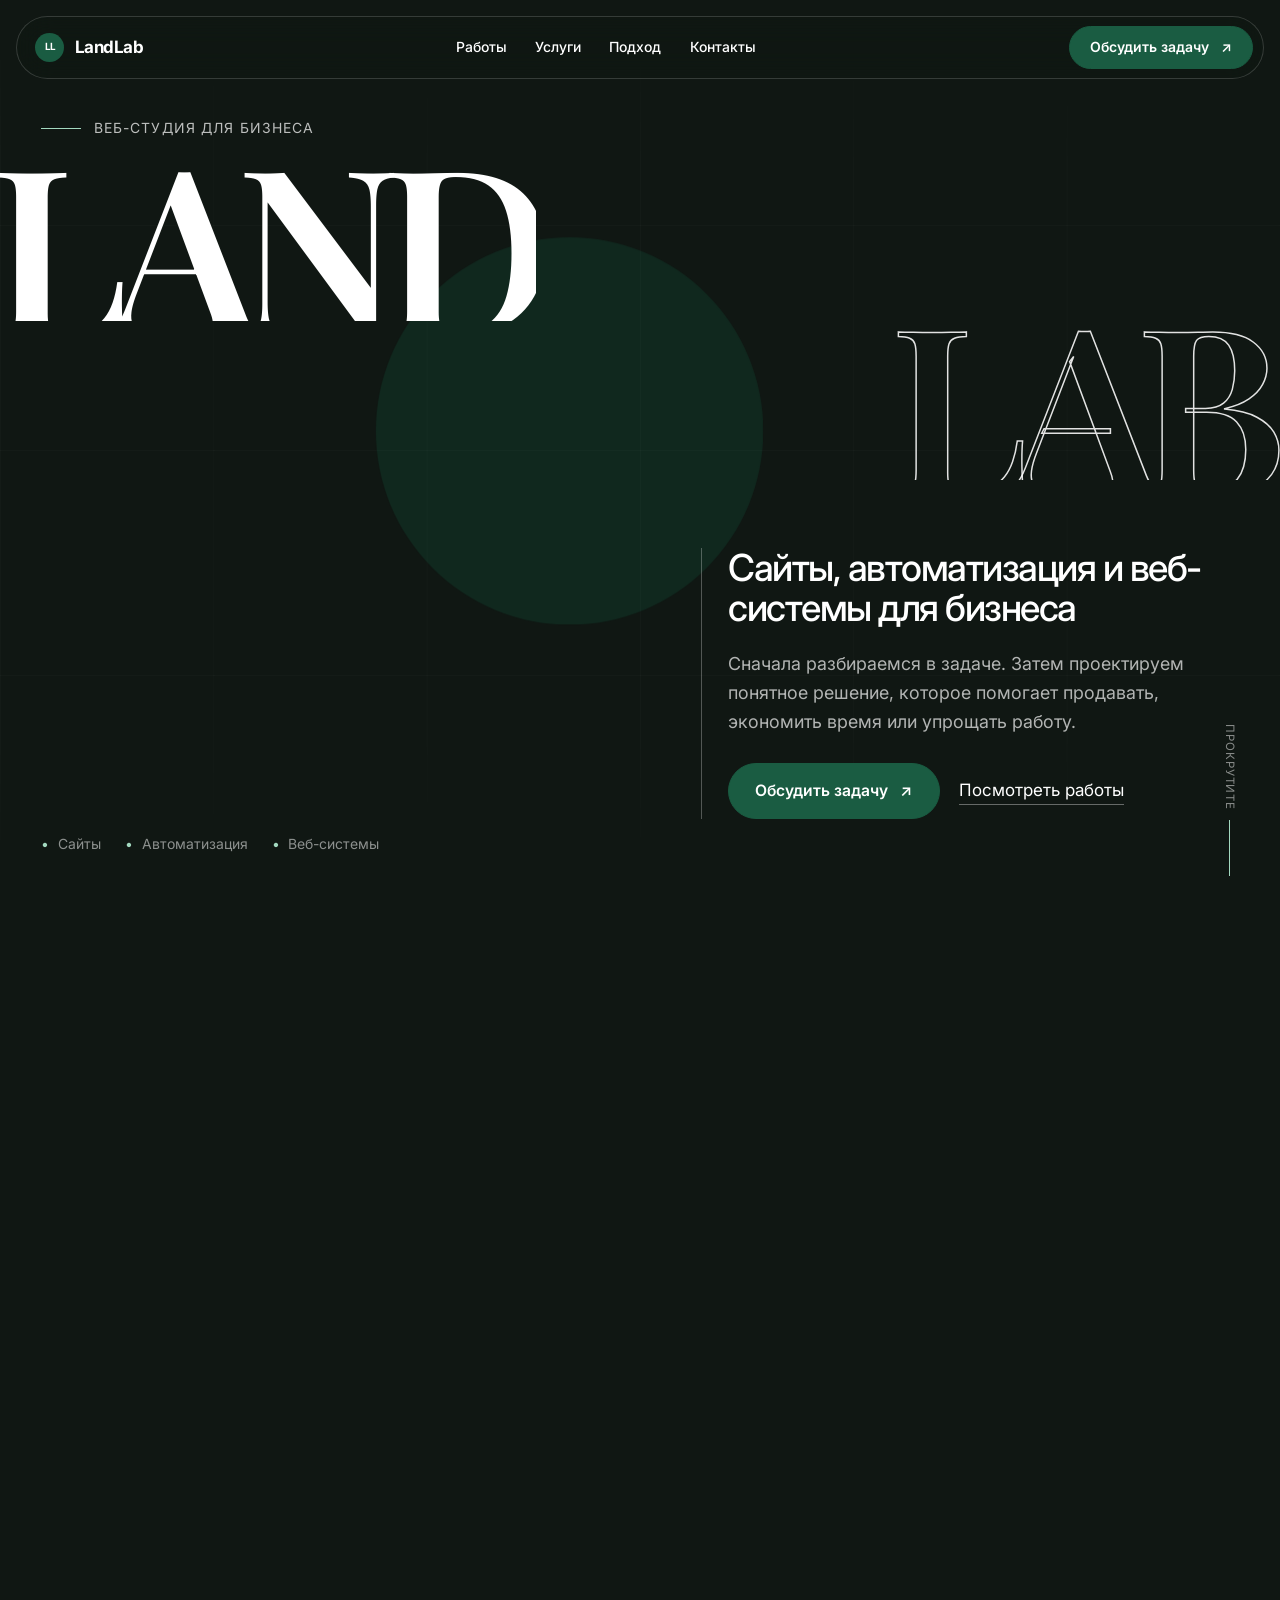
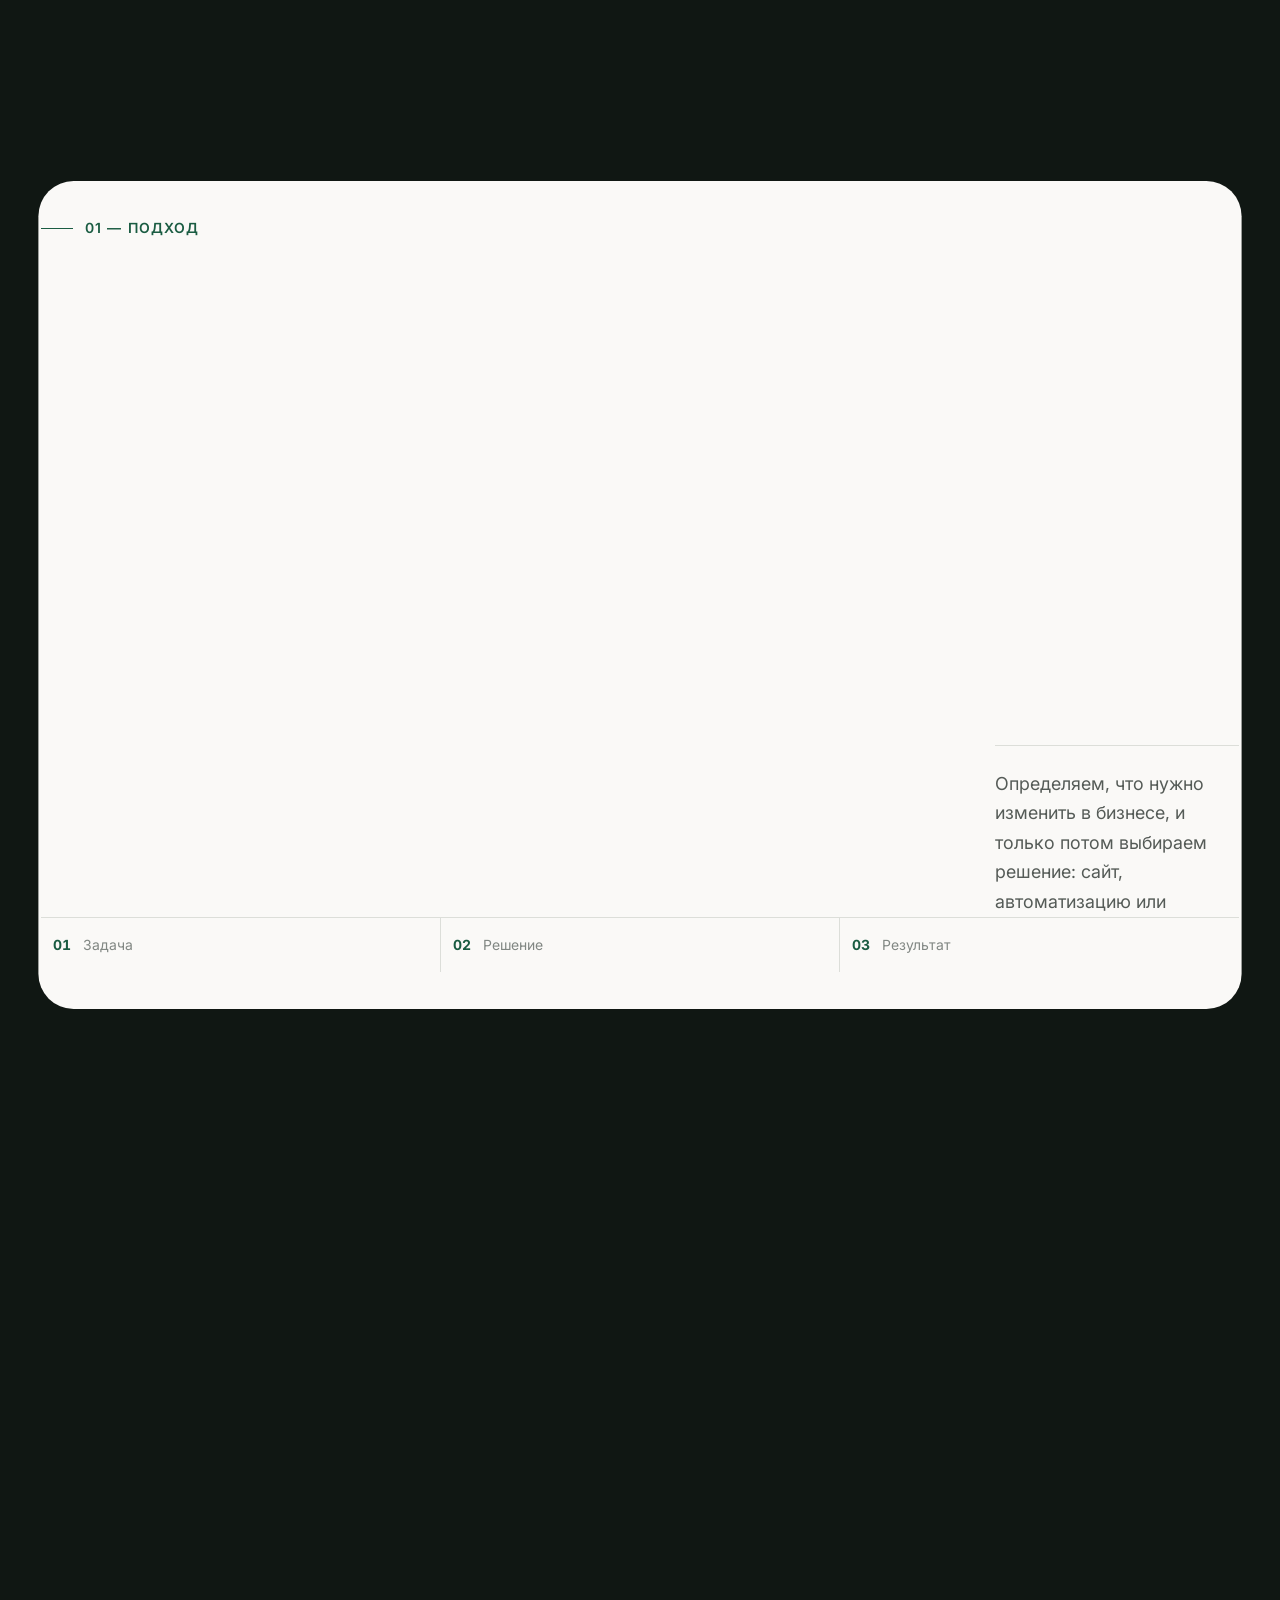
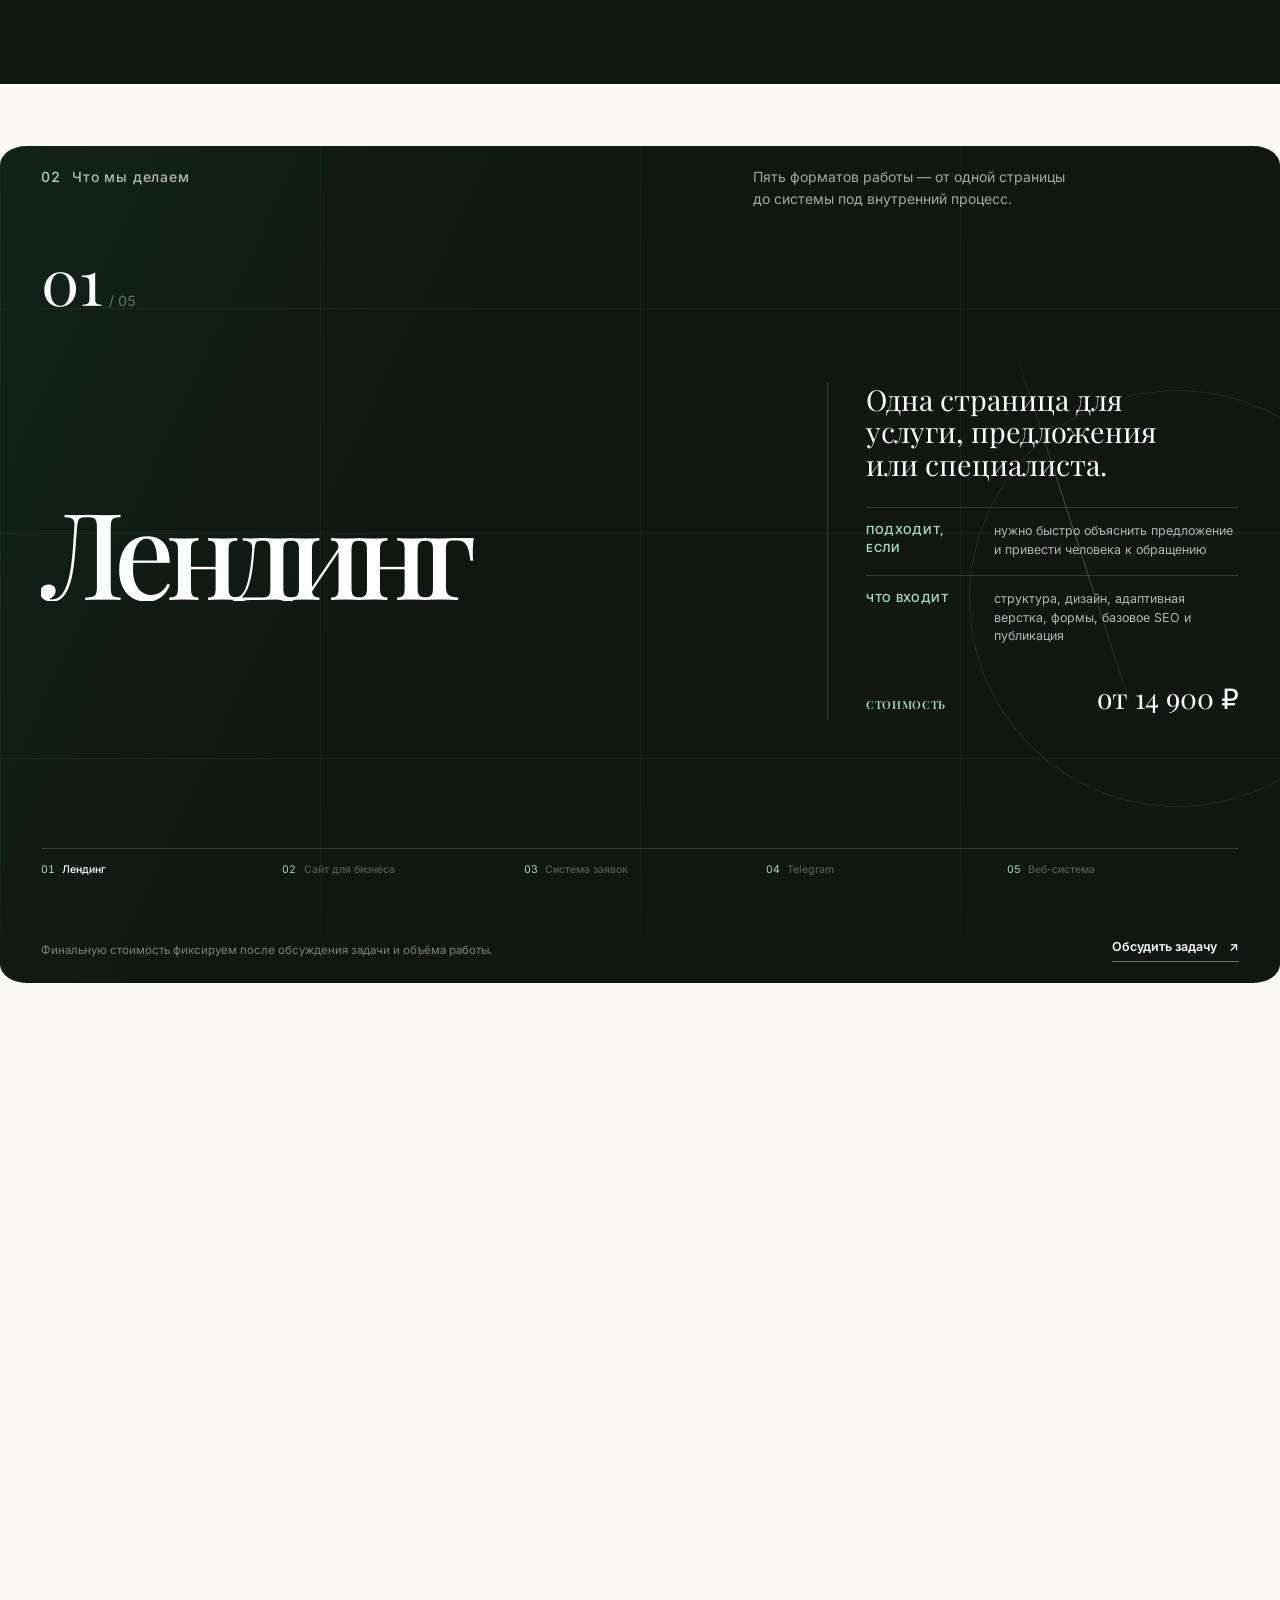
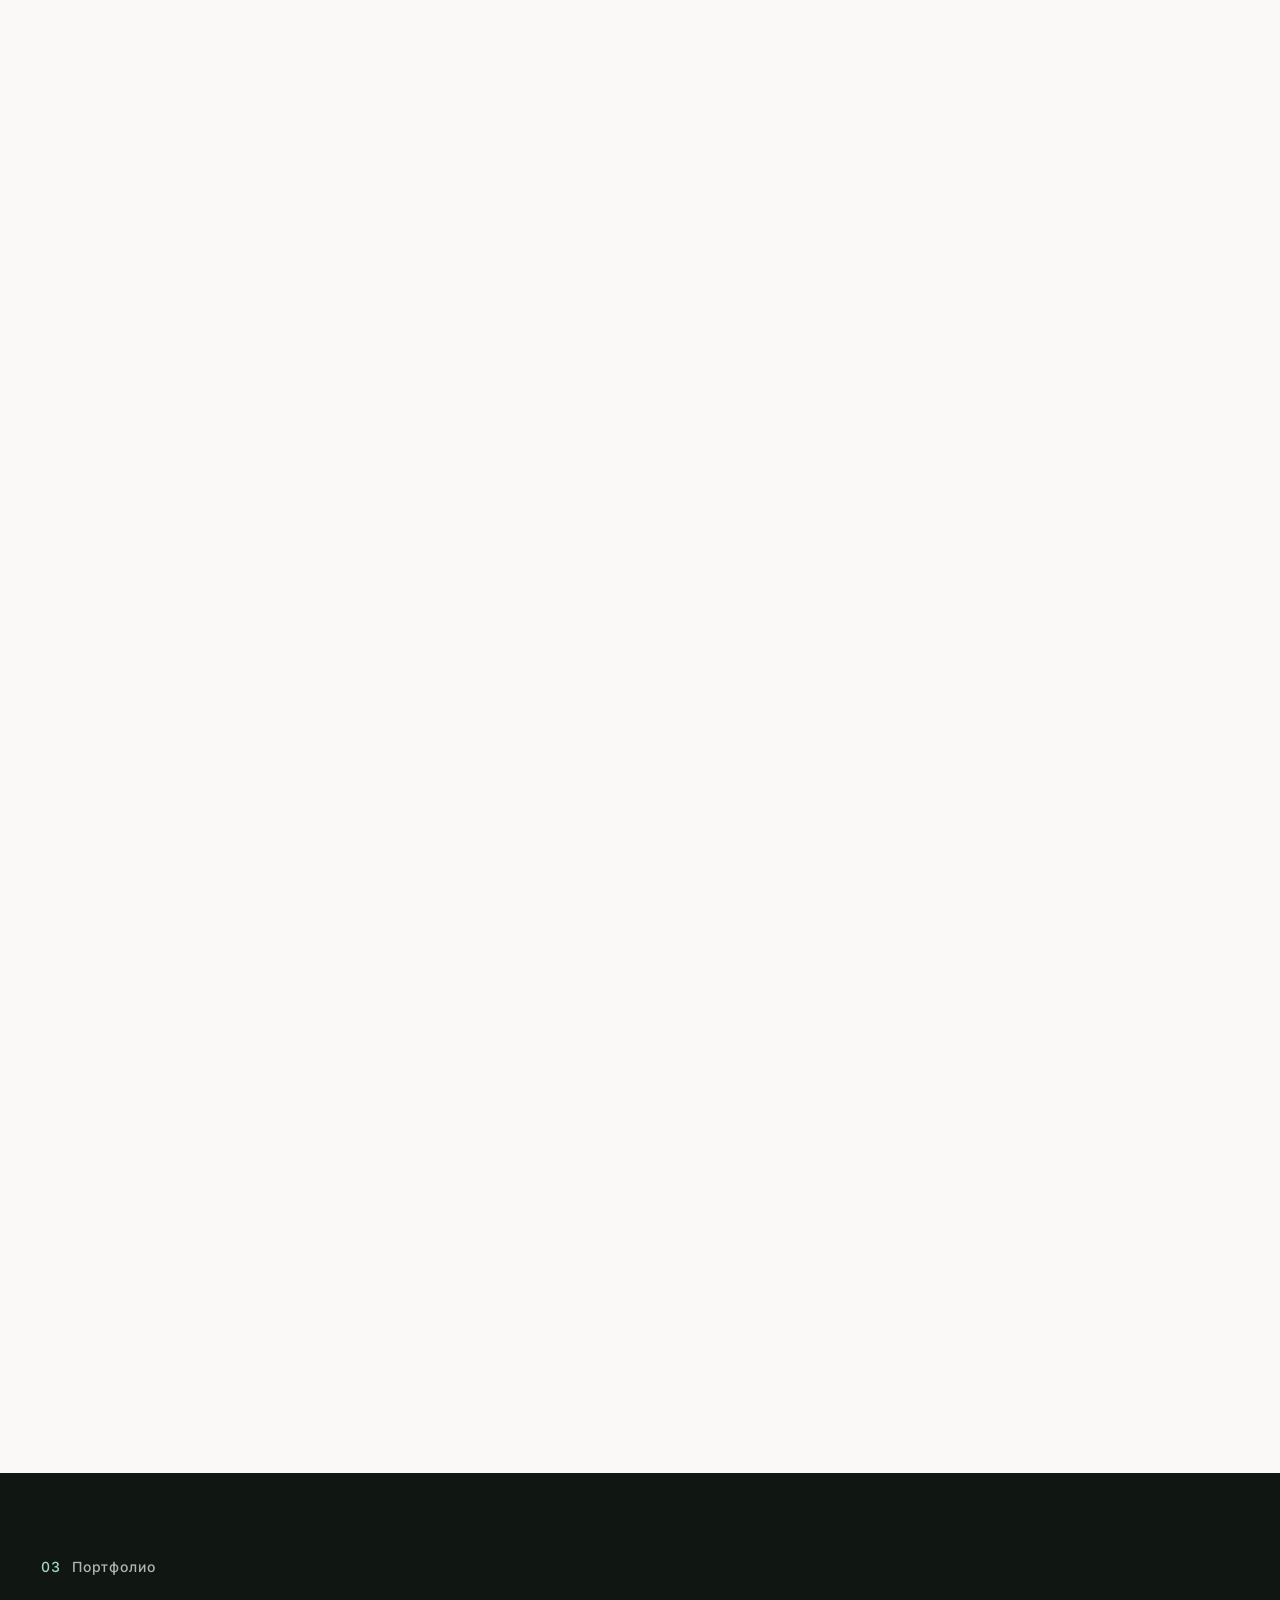
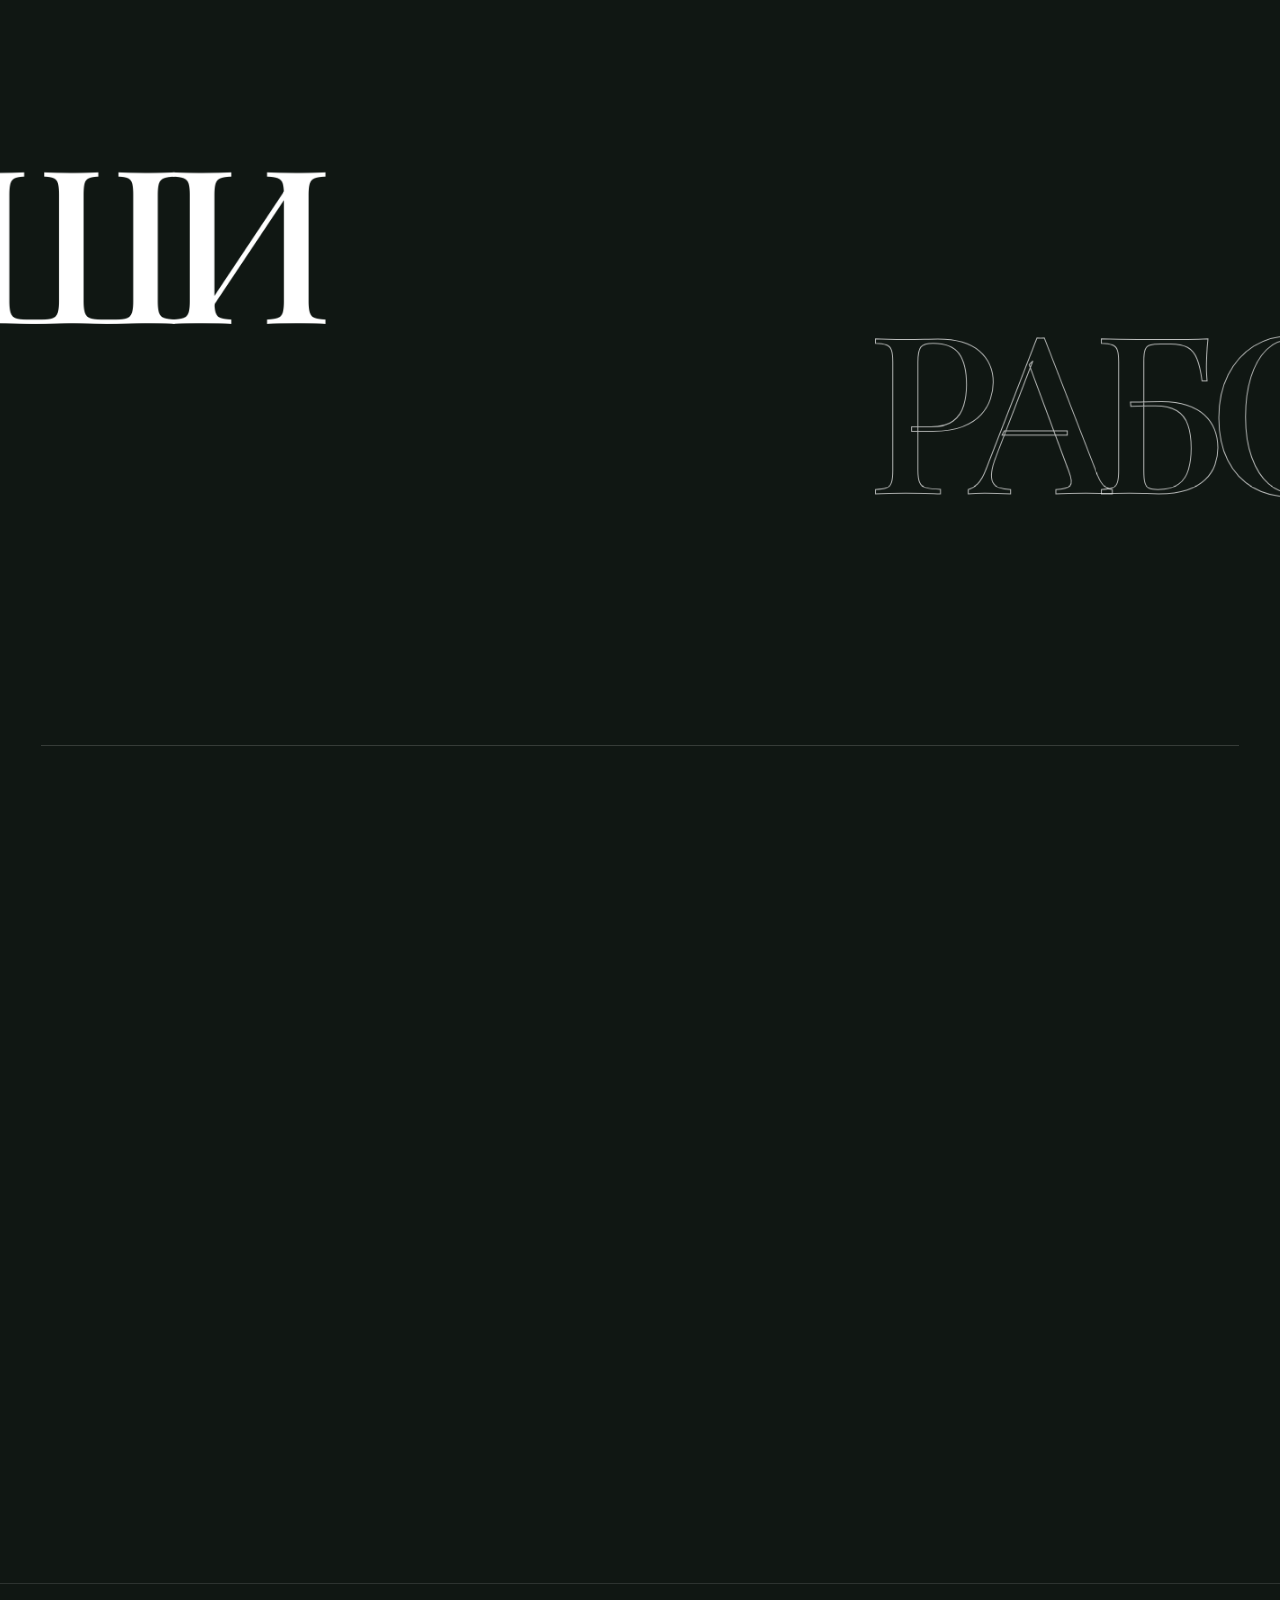
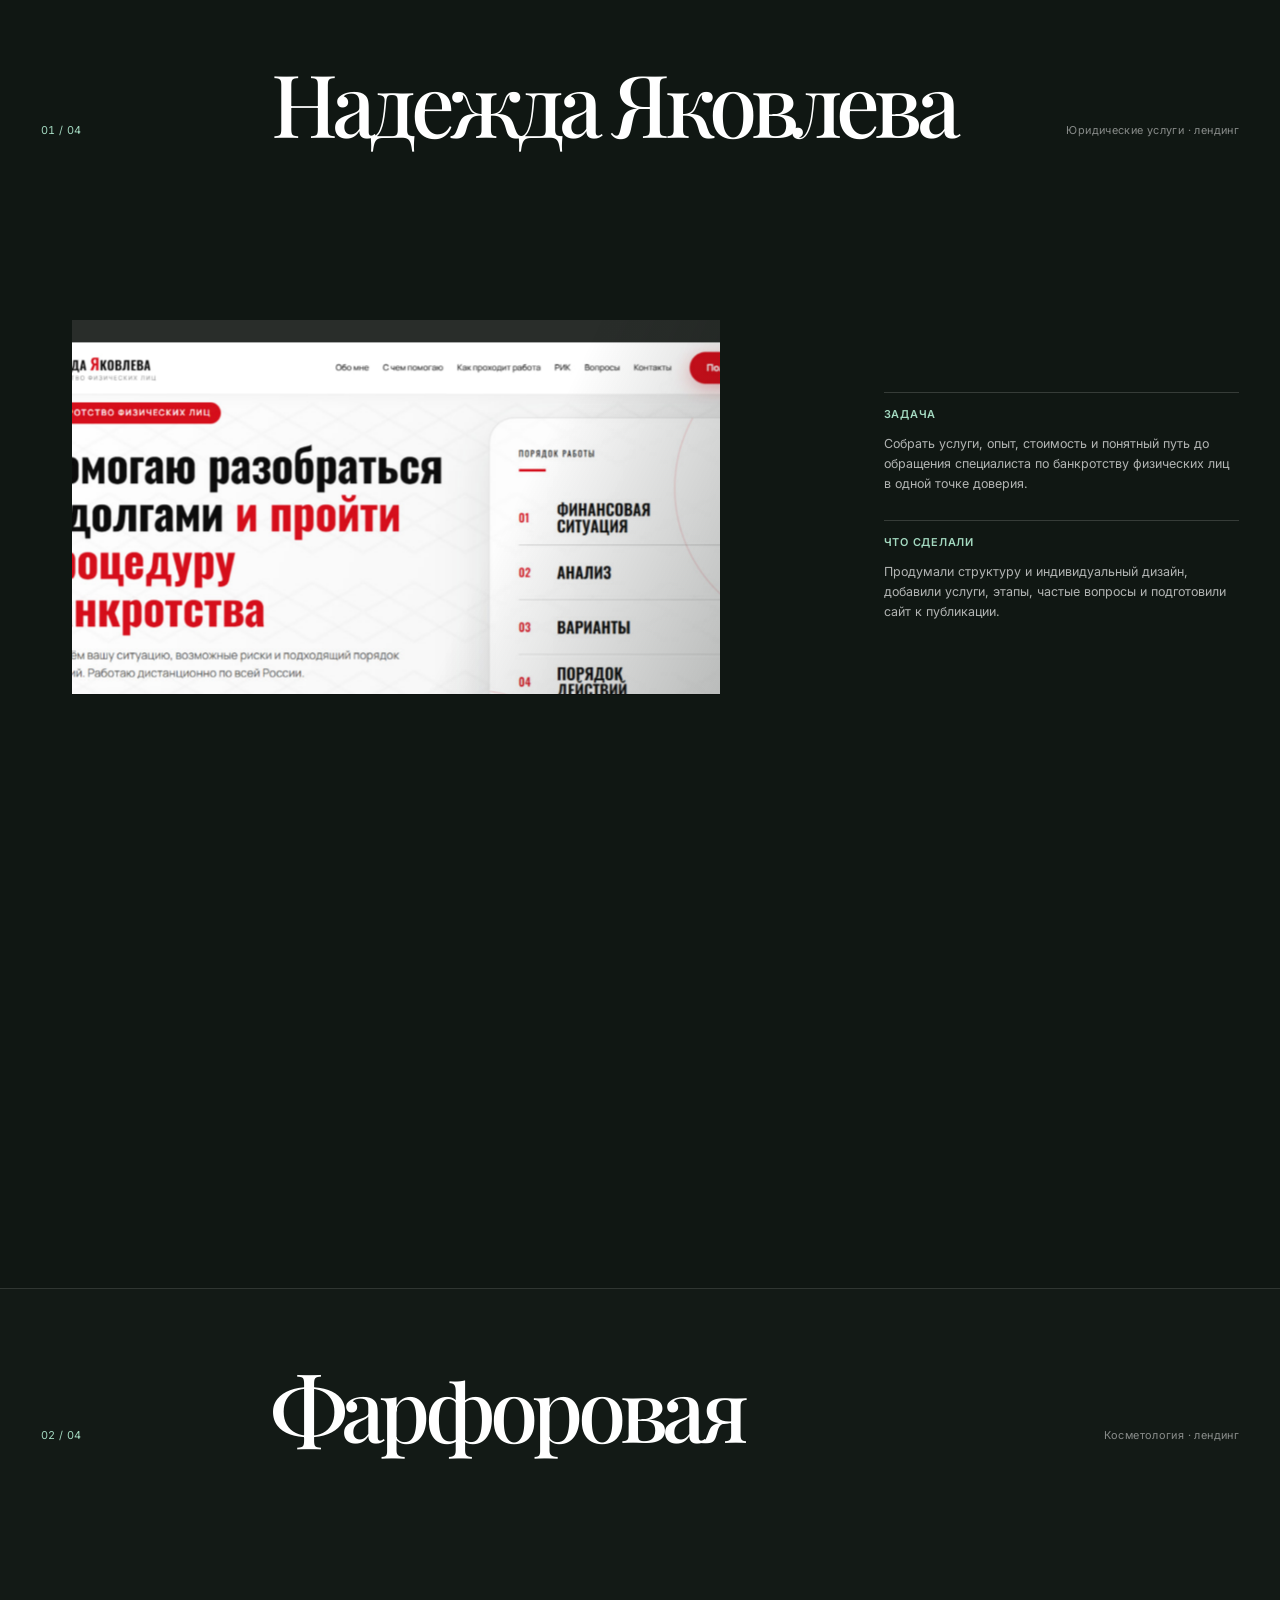
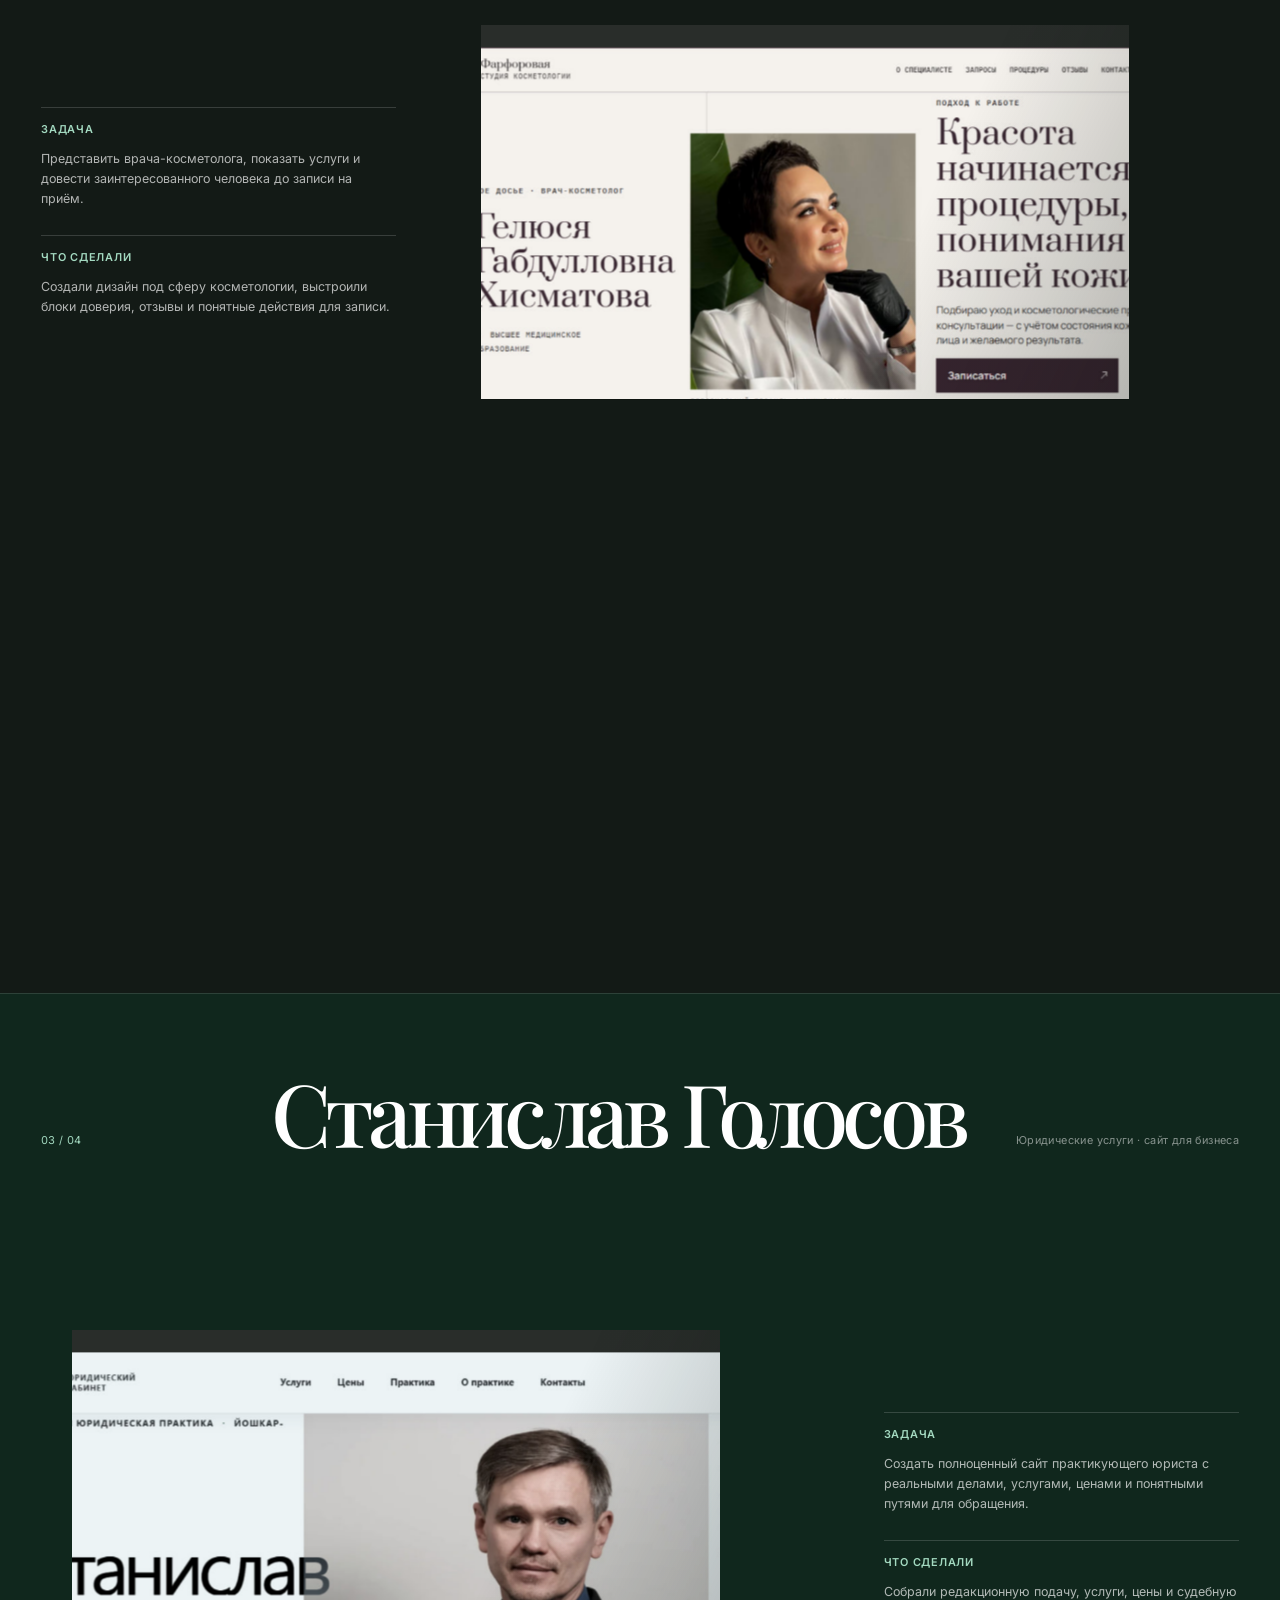
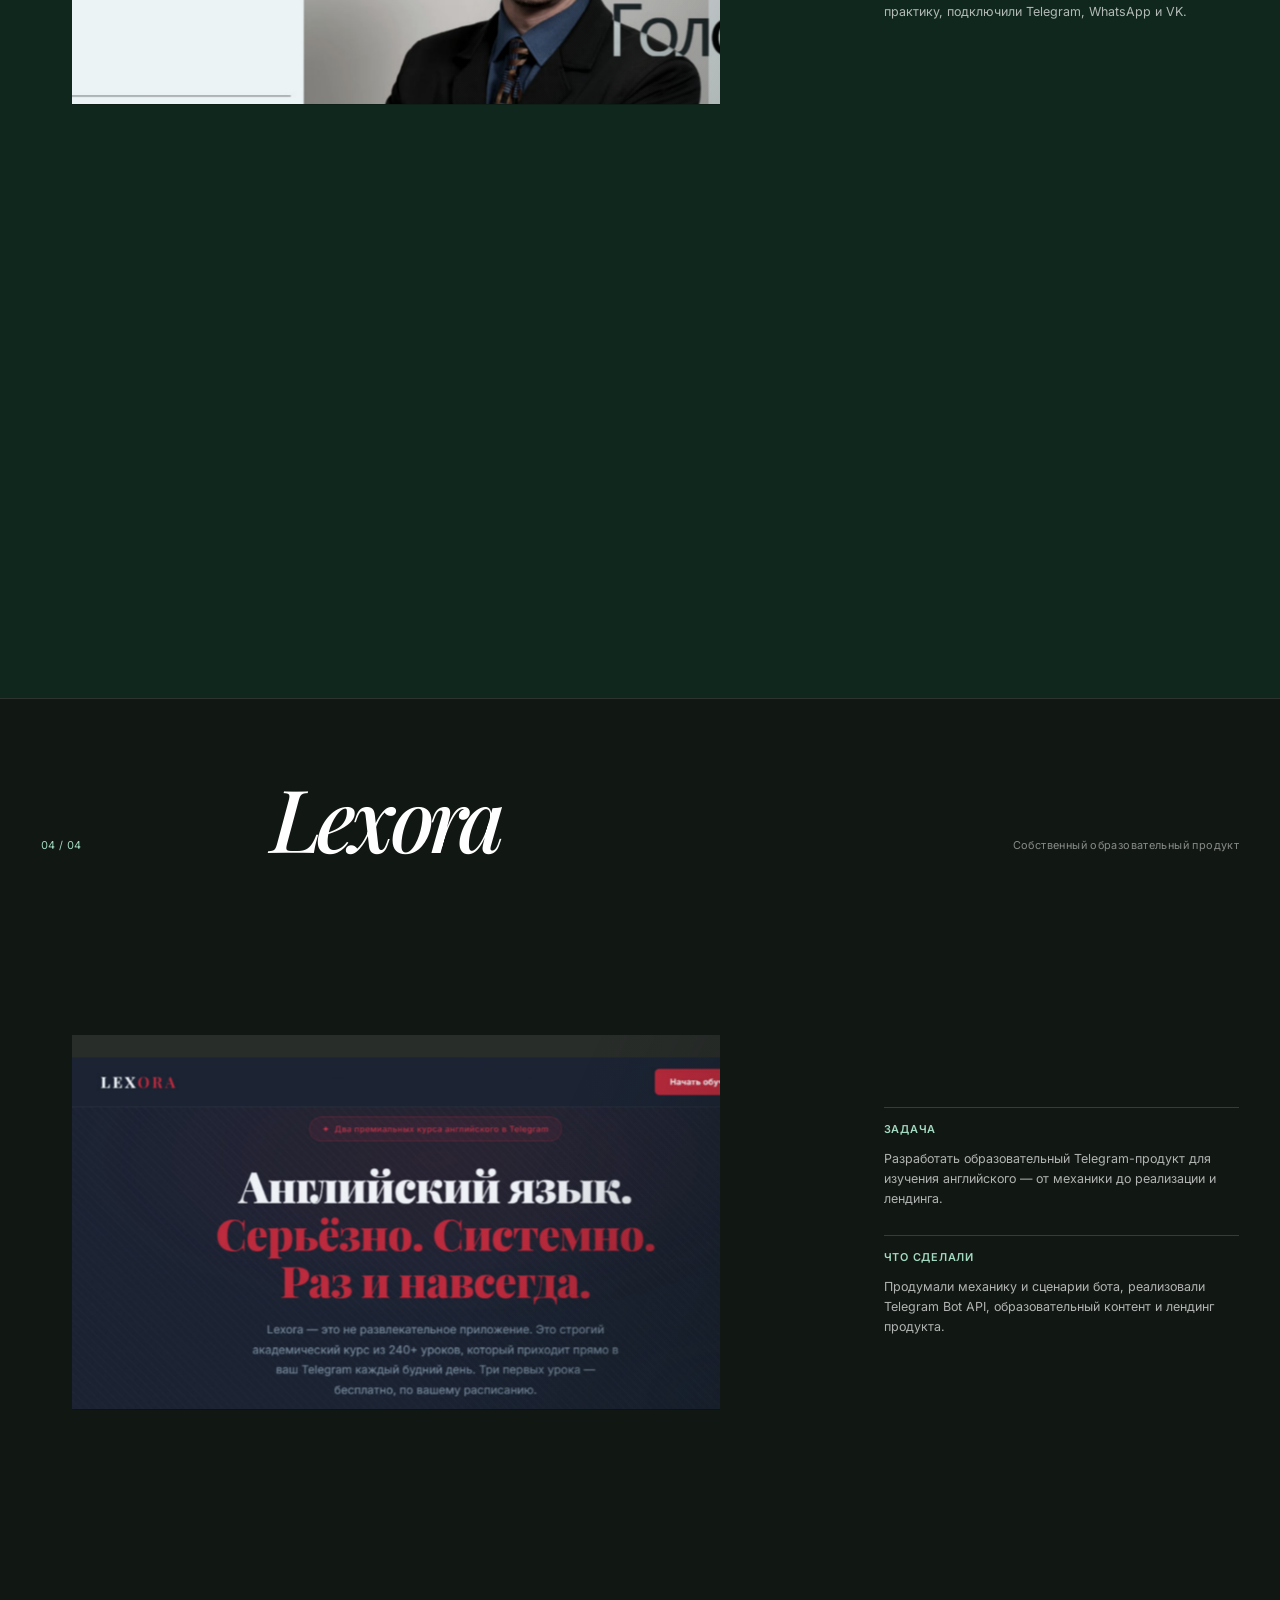
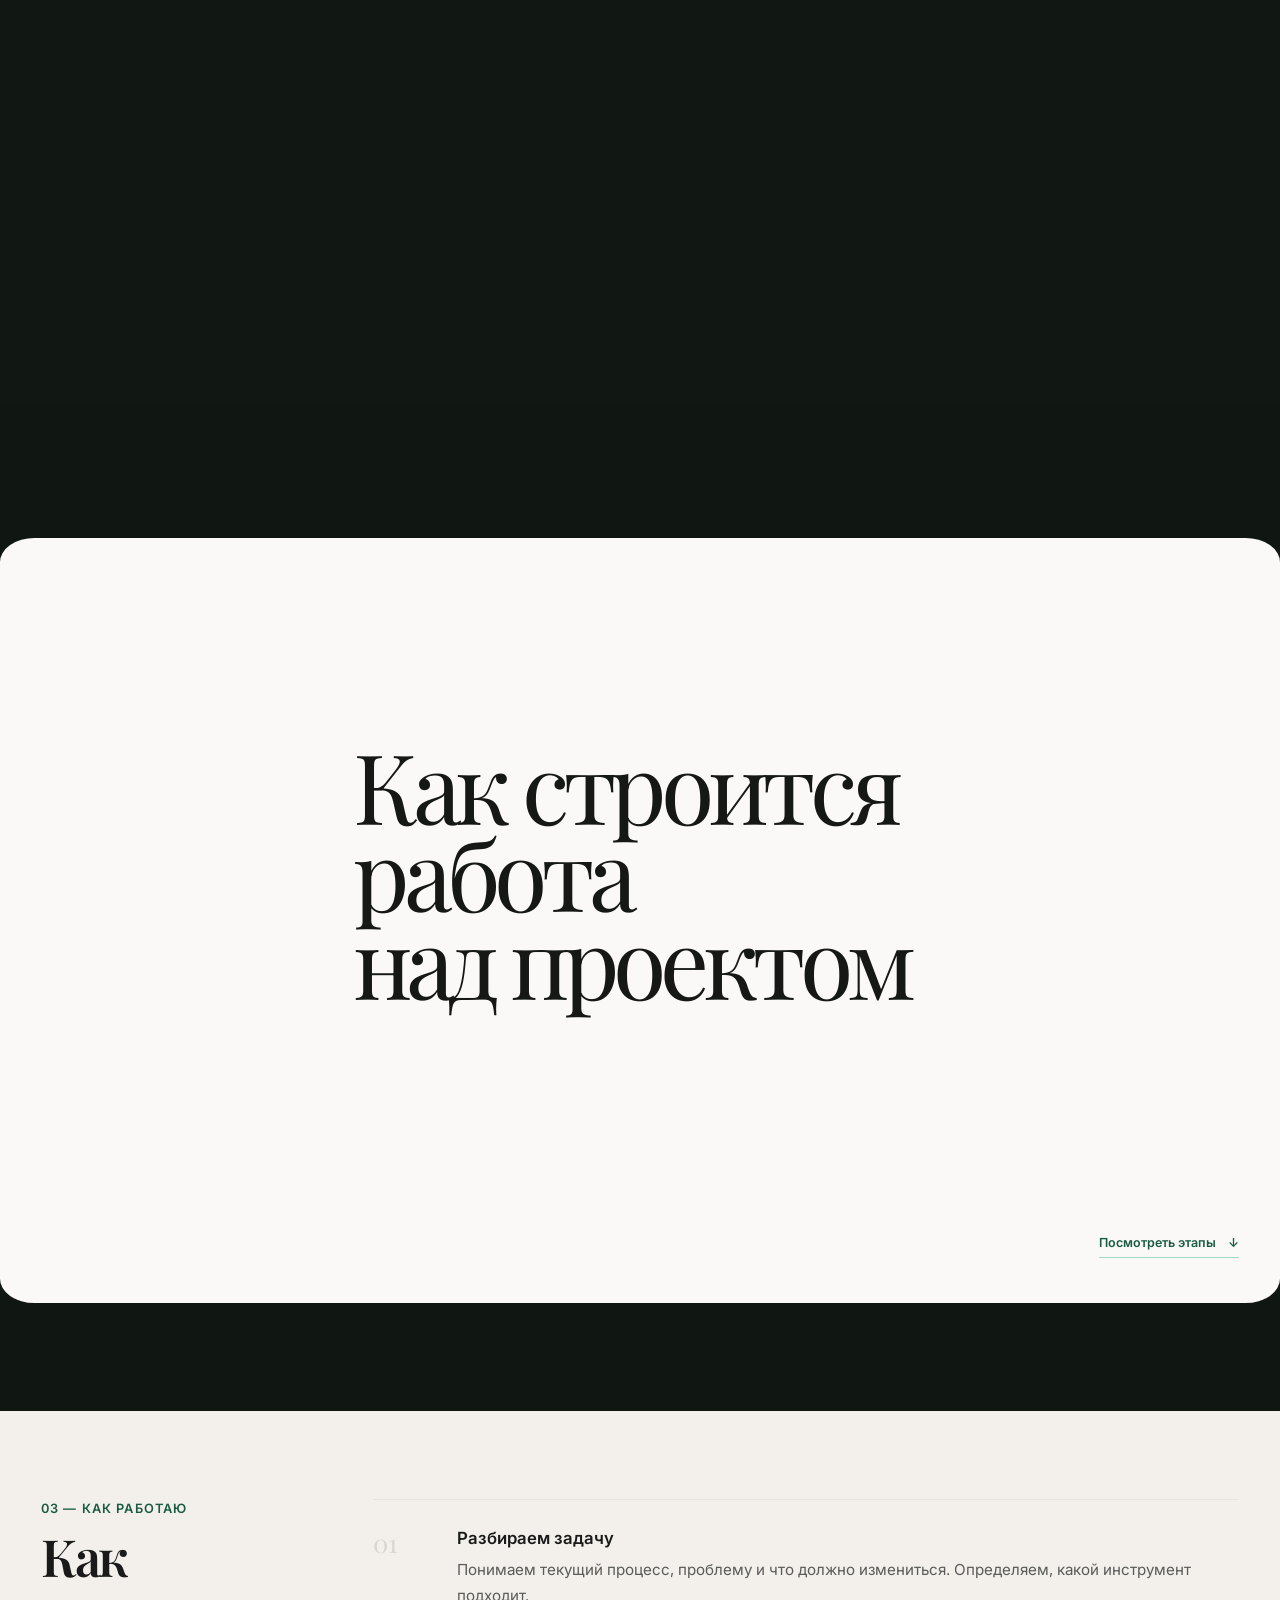
==== commit 6bd48c17: "feat: redesign services and portfolio experience" ====
--- a/index.html
+++ b/index.html
@@ -197,6 +197,7 @@
     #form-fields.hidden { display:none; }
   </style>
   <link rel="stylesheet" href="pass1.css" />
+  <link rel="stylesheet" href="pass2.css" />
 </head>
 <body class="is-intro-active">
 
@@ -384,8 +385,215 @@
   </div>
 </section>
 
+<!-- PASS 2 — SERVICES -->
+<section class="ll-services" id="solutions" aria-labelledby="ll-services-title">
+  <div class="ll-services__sticky">
+    <div class="ll-services__surface">
+      <div class="ll-services__grid" aria-hidden="true"></div>
+      <header class="ll-services__header">
+        <p class="ll-kicker"><span>02</span> Что мы делаем</p>
+        <h2 class="ll-visually-hidden" id="ll-services-title">Что мы делаем</h2>
+        <p class="ll-services__summary">Пять форматов работы — от одной страницы до системы под внутренний процесс.</p>
+      </header>
+
+      <div class="ll-services__stage">
+        <div class="ll-services__counter" aria-hidden="true">
+          <span class="ll-services__counter-current">01</span>
+          <span class="ll-services__counter-total">/ 05</span>
+        </div>
+
+        <div class="ll-services__items">
+          <article class="ll-service" data-service="0">
+            <div class="ll-service__title-wrap">
+              <h3 class="ll-service__title">Лендинг</h3>
+            </div>
+            <div class="ll-service__details">
+              <p class="ll-service__lead">Одна страница для услуги, предложения или специалиста.</p>
+              <dl class="ll-service__facts">
+                <div><dt>Подходит, если</dt><dd>нужно быстро объяснить предложение и привести человека к обращению</dd></div>
+                <div><dt>Что входит</dt><dd>структура, дизайн, адаптивная верстка, формы, базовое SEO и публикация</dd></div>
+              </dl>
+              <p class="ll-service__price"><span>Стоимость</span>от 14 900 ₽</p>
+            </div>
+          </article>
+
+          <article class="ll-service" data-service="1">
+            <div class="ll-service__title-wrap">
+              <h3 class="ll-service__title">Сайт<br>для бизнеса</h3>
+            </div>
+            <div class="ll-service__details">
+              <p class="ll-service__lead">Сайт для компании с несколькими услугами, кейсами и важной информацией.</p>
+              <dl class="ll-service__facts">
+                <div><dt>Подходит, если</dt><dd>одной страницы уже мало и клиенту нужно спокойно разобраться в предложении</dd></div>
+                <div><dt>Что входит</dt><dd>разделы услуг, кейсы, цены, специалисты, управление содержанием и интеграции</dd></div>
+              </dl>
+              <p class="ll-service__price"><span>Стоимость</span>от 24 900 ₽</p>
+            </div>
+          </article>
+
+          <article class="ll-service" data-service="2">
+            <div class="ll-service__title-wrap">
+              <h3 class="ll-service__title">Система<br>заявок</h3>
+            </div>
+            <div class="ll-service__details">
+              <p class="ll-service__lead">Путь, который уточняет запрос до разговора с владельцем или менеджером.</p>
+              <dl class="ll-service__facts">
+                <div><dt>Подходит, если</dt><dd>реклама ведёт в переписку, а основные вопросы каждый раз приходится задавать вручную</dd></div>
+                <div><dt>Что входит</dt><dd>лендинг, квиз, сценарии выбора, передача данных в Telegram или CRM</dd></div>
+              </dl>
+              <p class="ll-service__price"><span>Стоимость</span>от 34 900 ₽</p>
+            </div>
+          </article>
+
+          <article class="ll-service" data-service="3">
+            <div class="ll-service__title-wrap">
+              <h3 class="ll-service__title">Telegram-<br>автоматизация</h3>
+            </div>
+            <div class="ll-service__details">
+              <p class="ll-service__lead">Регистрация, заявки, уведомления и статусы внутри Telegram.</p>
+              <dl class="ll-service__facts">
+                <div><dt>Подходит, если</dt><dd>повторяющиеся действия можно выполнить без постоянной ручной работы</dd></div>
+                <div><dt>Что входит</dt><dd>роли, сценарии, управление, отчёты, API и необходимые интеграции</dd></div>
+              </dl>
+              <p class="ll-service__price"><span>Стоимость</span>от 35 000 ₽</p>
+            </div>
+          </article>
+
+          <article class="ll-service" data-service="4">
+            <div class="ll-service__title-wrap">
+              <h3 class="ll-service__title">Веб-система<br>под задачу</h3>
+            </div>
+            <div class="ll-service__details">
+              <p class="ll-service__lead">Отдельный веб-инструмент, когда обычного сайта или бота недостаточно.</p>
+              <dl class="ll-service__facts">
+                <div><dt>Подходит, если</dt><dd>нужны личные кабинеты, роли, сложная логика или внутренний рабочий инструмент</dd></div>
+                <div><dt>Что входит</dt><dd>проектирование, интерфейс, панели управления, API и внешние интеграции</dd></div>
+              </dl>
+              <p class="ll-service__price"><span>Стоимость</span>от 60 000 ₽</p>
+            </div>
+          </article>
+        </div>
+
+        <div class="ll-services__progress" aria-hidden="true">
+          <span class="ll-services__progress-fill"></span>
+          <ol>
+            <li class="is-active"><span>01</span><b>Лендинг</b></li>
+            <li><span>02</span><b>Сайт для бизнеса</b></li>
+            <li><span>03</span><b>Система заявок</b></li>
+            <li><span>04</span><b>Telegram</b></li>
+            <li><span>05</span><b>Веб-система</b></li>
+          </ol>
+        </div>
+      </div>
+
+      <footer class="ll-services__footer">
+        <p>Финальную стоимость фиксируем после обсуждения задачи и объёма работы.</p>
+        <a href="#contact" data-magnetic>Обсудить задачу <span aria-hidden="true">↗</span></a>
+      </footer>
+    </div>
+  </div>
+</section>
+
+<!-- PASS 2 — SERVICES TO WORK TRANSITION -->
+<section class="ll-work-intro" aria-labelledby="ll-work-title">
+  <div class="ll-work-intro__sticky">
+    <p class="ll-kicker"><span>03</span> Портфолио</p>
+    <div class="ll-work-intro__words" aria-hidden="true">
+      <span>Наши</span>
+      <span>работы</span>
+    </div>
+    <h2 class="ll-visually-hidden" id="ll-work-title">Наши работы</h2>
+    <p class="ll-work-intro__note">Четыре проекта с разными задачами: юридические услуги, косметология и собственный образовательный продукт.</p>
+    <div class="ll-work-intro__line" aria-hidden="true"></div>
+  </div>
+</section>
+
+<!-- PASS 2 — PORTFOLIO -->
+<section class="ll-work" id="work" aria-labelledby="ll-work-title">
+  <article class="ll-case" id="proj-1" data-case="0">
+    <div class="ll-case__sticky">
+      <header class="ll-case__head">
+        <p class="ll-case__number">01 / 04</p>
+        <h3 class="ll-case__title">Надежда Яковлева</h3>
+        <p class="ll-case__category">Юридические услуги · лендинг</p>
+      </header>
+      <a class="ll-case__visual" href="https://koloskowa.ru" target="_blank" rel="noopener noreferrer" aria-label="Открыть сайт Надежды Яковлевой">
+        <img src="portfolio/koloskowa.jpg" alt="Главная страница сайта Надежды Яковлевой" width="1280" height="607" loading="eager" decoding="async">
+        <span class="ll-case__visit">Открыть сайт <span aria-hidden="true">↗</span></span>
+      </a>
+      <div class="ll-case__copy">
+        <div><h4>Задача</h4><p>Собрать услуги, опыт, стоимость и понятный путь до обращения специалиста по банкротству физических лиц в одной точке доверия.</p></div>
+        <div><h4>Что сделали</h4><p>Продумали структуру и индивидуальный дизайн, добавили услуги, этапы, частые вопросы и подготовили сайт к публикации.</p></div>
+      </div>
+    </div>
+  </article>
+
+  <article class="ll-case ll-case--offset" id="proj-2" data-case="1">
+    <div class="ll-case__sticky">
+      <header class="ll-case__head">
+        <p class="ll-case__number">02 / 04</p>
+        <h3 class="ll-case__title">Фарфоровая</h3>
+        <p class="ll-case__category">Косметология · лендинг</p>
+      </header>
+      <a class="ll-case__visual" href="https://farforovaya.ru" target="_blank" rel="noopener noreferrer" aria-label="Открыть сайт Фарфоровая">
+        <img src="portfolio/farforovaya.jpg" alt="Главная страница сайта Фарфоровая" width="1280" height="605" loading="lazy" decoding="async">
+        <span class="ll-case__visit">Открыть сайт <span aria-hidden="true">↗</span></span>
+      </a>
+      <div class="ll-case__copy">
+        <div><h4>Задача</h4><p>Представить врача-косметолога, показать услуги и довести заинтересованного человека до записи на приём.</p></div>
+        <div><h4>Что сделали</h4><p>Создали дизайн под сферу косметологии, выстроили блоки доверия, отзывы и понятные действия для записи.</p></div>
+      </div>
+    </div>
+  </article>
+
+  <article class="ll-case" id="proj-3" data-case="2">
+    <div class="ll-case__sticky">
+      <header class="ll-case__head">
+        <p class="ll-case__number">03 / 04</p>
+        <h3 class="ll-case__title">Станислав Голосов</h3>
+        <p class="ll-case__category">Юридические услуги · сайт для бизнеса</p>
+      </header>
+      <a class="ll-case__visual" href="https://golosovsv.ru" target="_blank" rel="noopener noreferrer" aria-label="Открыть сайт Станислава Голосова">
+        <img src="portfolio/golosov.jpg" alt="Главная страница сайта Станислава Голосова" width="1280" height="605" loading="lazy" decoding="async">
+        <span class="ll-case__visit">Открыть сайт <span aria-hidden="true">↗</span></span>
+      </a>
+      <div class="ll-case__copy">
+        <div><h4>Задача</h4><p>Создать полноценный сайт практикующего юриста с реальными делами, услугами, ценами и понятными путями для обращения.</p></div>
+        <div><h4>Что сделали</h4><p>Собрали редакционную подачу, услуги, цены и судебную практику, подключили Telegram, WhatsApp и VK.</p></div>
+      </div>
+    </div>
+  </article>
+
+  <article class="ll-case ll-case--product" id="proj-4" data-case="3">
+    <div class="ll-case__sticky">
+      <header class="ll-case__head">
+        <p class="ll-case__number">04 / 04</p>
+        <h3 class="ll-case__title">Lexora</h3>
+        <p class="ll-case__category">Собственный образовательный продукт</p>
+      </header>
+      <a class="ll-case__visual" href="https://lexoraeng.ru" target="_blank" rel="noopener noreferrer" aria-label="Открыть сайт Lexora">
+        <img src="portfolio/lexora.jpg" alt="Главная страница образовательного продукта Lexora" width="1280" height="607" loading="lazy" decoding="async">
+        <span class="ll-case__visit">Открыть сайт <span aria-hidden="true">↗</span></span>
+      </a>
+      <div class="ll-case__copy">
+        <div><h4>Задача</h4><p>Разработать образовательный Telegram-продукт для изучения английского — от механики до реализации и лендинга.</p></div>
+        <div><h4>Что сделали</h4><p>Продумали механику и сценарии бота, реализовали Telegram Bot API, образовательный контент и лендинг продукта.</p></div>
+      </div>
+    </div>
+  </article>
+
+  <div class="ll-work-outro">
+    <div class="ll-work-outro__surface">
+      <p class="ll-kicker"><span>04</span> Дальше</p>
+      <p>Как строится работа<br>над проектом</p>
+      <a href="#process">Посмотреть этапы <span aria-hidden="true">↓</span></a>
+    </div>
+  </div>
+</section>
+
+<div class="ll-pass1-legacy-center" hidden>
 <!-- SOLUTIONS -->
-<section id="solutions" style="background:var(--surface);padding:88px 0 96px;">
+<section id="legacy-solutions" style="background:var(--surface);padding:88px 0 96px;">
   <div class="wrap">
     <div class="rv" style="margin-bottom:48px;">
       <span class="sec-label">01 — Решения</span>
@@ -497,14 +705,14 @@
 <hr class="thin" style="max-width:1160px;margin:0 auto;">
 
 <!-- WORK -->
-<section id="work" style="padding:88px 0 96px;">
+<section id="legacy-work" style="padding:88px 0 96px;">
   <div class="wrap">
     <div class="rv" style="display:flex;align-items:flex-end;justify-content:space-between;gap:20px;padding-bottom:24px;border-bottom:1px solid var(--border);margin-bottom:72px;flex-wrap:wrap;">
       <div><span class="sec-label">02 — Проекты</span><h2 class="sec-h">Реальные проекты</h2></div>
       <a href="#contact" style="font-size:0.95rem;font-weight:500;color:var(--green);text-decoration:none;white-space:nowrap;padding-bottom:2px;border-bottom:1px solid var(--green-border);">Обсудить свой →</a>
     </div>
 
-    <article id="proj-1" style="display:grid;grid-template-columns:1fr 1fr;gap:72px;align-items:center;margin-bottom:80px;">
+    <article id="legacy-proj-1" style="display:grid;grid-template-columns:1fr 1fr;gap:72px;align-items:center;margin-bottom:80px;">
       <a href="https://koloskowa.ru" target="_blank" rel="noopener noreferrer" class="rv-l proj-img-wrap">
         <img src="portfolio/koloskowa.jpg" alt="Сайт Надежды Яковлевой — юрист по банкротству, koloskowa.ru" class="proj-img" width="800" height="500" loading="eager" decoding="async"/>
       </a>
@@ -527,7 +735,7 @@
 
     <hr class="thin" style="margin-bottom:80px;">
 
-    <article id="proj-2" style="display:grid;grid-template-columns:1fr 1fr;gap:72px;align-items:center;margin-bottom:80px;">
+    <article id="legacy-proj-2" style="display:grid;grid-template-columns:1fr 1fr;gap:72px;align-items:center;margin-bottom:80px;">
       <div class="rv-l">
         <span class="sec-label">Косметология · Лендинг</span>
         <h3 class="serif" style="font-size:1.9rem;font-weight:600;color:var(--ink);margin-bottom:8px;letter-spacing:-0.01em;">Фарфоровая</h3>
@@ -550,7 +758,7 @@
 
     <hr class="thin" style="margin-bottom:80px;">
 
-    <article id="proj-3" style="display:grid;grid-template-columns:1fr 1fr;gap:72px;align-items:center;margin-bottom:80px;">
+    <article id="legacy-proj-3" style="display:grid;grid-template-columns:1fr 1fr;gap:72px;align-items:center;margin-bottom:80px;">
       <a href="https://golosovsv.ru" target="_blank" rel="noopener noreferrer" class="rv-l proj-img-wrap">
         <img src="portfolio/golosov.jpg" alt="Сайт Станислава Голосова — практикующий юрист, golosovsv.ru" class="proj-img" width="800" height="500" loading="lazy" decoding="async"/>
       </a>
@@ -573,7 +781,7 @@
 
     <hr class="thin" style="margin-bottom:80px;">
 
-    <article id="proj-4" style="display:grid;grid-template-columns:1fr 1fr;gap:72px;align-items:center;margin-bottom:0;">
+    <article id="legacy-proj-4" style="display:grid;grid-template-columns:1fr 1fr;gap:72px;align-items:center;margin-bottom:0;">
       <div class="rv-l">
         <span class="sec-label">Образовательный проект · Собственный продукт</span>
         <h3 class="serif" style="font-size:1.9rem;font-weight:600;color:var(--ink);margin-bottom:8px;letter-spacing:-0.01em;">Lexora</h3>
@@ -596,6 +804,7 @@
 </section>
 
 <div style="background:var(--surface);"><hr class="thin" style="max-width:1160px;margin:0 auto;"></div>
+</div>
 
 <!-- PROCESS -->
 <section id="process" style="background:var(--surface);padding:88px 0 96px;">
@@ -912,6 +1121,7 @@
 </script>
 
 <script src="pass1.js"></script>
+<script src="pass2.js"></script>
 
 </body>
 </html>
--- a/pass2.css
+++ b/pass2.css
@@ -0,0 +1,918 @@
+/* LandLab redesign — Pass 2: services, work and scroll choreography */
+@property --services-progress {
+  syntax: '<number>';
+  inherits: true;
+  initial-value: 0;
+}
+
+@property --work-intro-progress {
+  syntax: '<number>';
+  inherits: true;
+  initial-value: 0;
+}
+
+:root {
+  --ll-scene-fast: 320ms;
+  --ll-scene-medium: 680ms;
+  --ll-scene-slow: 1100ms;
+  --ll-ease-emphasized: cubic-bezier(0.76, 0, 0.24, 1);
+  --services-progress: 0;
+  --work-intro-progress: 0;
+}
+
+.ll-visually-hidden {
+  position: absolute !important;
+  width: 1px !important;
+  height: 1px !important;
+  padding: 0 !important;
+  margin: -1px !important;
+  overflow: hidden !important;
+  clip: rect(0, 0, 0, 0) !important;
+  white-space: nowrap !important;
+  border: 0 !important;
+}
+
+.ll-kicker {
+  display: flex;
+  align-items: center;
+  gap: 0.7rem;
+  color: rgba(255, 255, 255, 0.68);
+  font-family: var(--ll-font-sans);
+  font-size: var(--ll-step--1);
+  font-weight: 500;
+  letter-spacing: 0.06em;
+}
+
+.ll-kicker span {
+  color: var(--ll-green-light);
+  font-variant-numeric: tabular-nums;
+}
+
+/* Services: one pinned scene with five continuous states. */
+.ll-services {
+  position: relative;
+  z-index: 2;
+  height: 510svh;
+  margin-top: -1px;
+  background: var(--ll-canvas);
+  --services-inset: 7%;
+  --service-accent-x: 0;
+}
+
+.ll-services__sticky {
+  position: sticky;
+  top: 0;
+  height: 100svh;
+  min-height: 42rem;
+  overflow: clip;
+}
+
+.ll-services__surface {
+  position: absolute;
+  inset: 0;
+  overflow: hidden;
+  color: var(--ll-paper);
+  background:
+    linear-gradient(115deg, rgba(26, 92, 66, 0.18), transparent 35%),
+    var(--ll-night);
+  clip-path: inset(var(--services-inset) 0 0 0 round calc(var(--services-inset) * 0.3));
+  will-change: clip-path;
+}
+
+.ll-services__surface::before {
+  content: '';
+  position: absolute;
+  width: min(44vw, 42rem);
+  aspect-ratio: 1;
+  right: -14vw;
+  top: 26%;
+  border: 1px solid rgba(163, 217, 192, 0.18);
+  border-radius: 50%;
+  transform: translate3d(calc(var(--service-accent-x) * -8vw), 0, 0)
+    scale(calc(0.74 + var(--services-progress) * 0.38));
+  opacity: 0.8;
+  will-change: transform;
+}
+
+.ll-services__surface::after {
+  content: '';
+  position: absolute;
+  width: 1px;
+  height: 42vh;
+  right: 16vw;
+  top: 29%;
+  background: linear-gradient(transparent, var(--ll-green-light), transparent);
+  transform: rotate(calc(-18deg + var(--services-progress) * 34deg));
+  transform-origin: center;
+  opacity: 0.34;
+  will-change: transform;
+}
+
+.ll-services__grid {
+  position: absolute;
+  inset: 0;
+  pointer-events: none;
+  background-image:
+    linear-gradient(rgba(255, 255, 255, 0.045) 1px, transparent 1px),
+    linear-gradient(90deg, rgba(255, 255, 255, 0.045) 1px, transparent 1px);
+  background-size: 25% 25%;
+  mask-image: linear-gradient(to bottom, transparent, #000 18%, #000 80%, transparent);
+  transform: translate3d(0, calc(var(--services-progress) * -2.5rem), 0);
+}
+
+.ll-services__header,
+.ll-services__footer,
+.ll-services__stage {
+  position: absolute;
+  z-index: 2;
+  right: var(--ll-gutter);
+  left: var(--ll-gutter);
+  max-width: var(--ll-container);
+  margin-inline: auto;
+}
+
+.ll-services__header {
+  top: clamp(5.2rem, 9vh, 7rem);
+  display: flex;
+  align-items: flex-start;
+  justify-content: space-between;
+  gap: 2rem;
+}
+
+.ll-services__summary {
+  width: min(32rem, 38vw);
+  color: rgba(255, 255, 255, 0.62);
+  font-size: var(--ll-step--1);
+  line-height: 1.55;
+  text-wrap: balance;
+}
+
+.ll-services__stage {
+  top: clamp(10.5rem, 18vh, 13rem);
+  bottom: clamp(6.5rem, 11vh, 8.5rem);
+}
+
+.ll-services__counter {
+  position: absolute;
+  z-index: 4;
+  left: 0;
+  top: 0;
+  display: flex;
+  align-items: baseline;
+  gap: 0.35rem;
+  color: var(--ll-paper);
+  font-variant-numeric: tabular-nums;
+}
+
+.ll-services__counter-current {
+  font-family: var(--ll-font-display);
+  font-size: clamp(3rem, 5vw, 5.4rem);
+  line-height: 0.9;
+}
+
+.ll-services__counter-total {
+  color: rgba(255, 255, 255, 0.36);
+  font-size: var(--ll-step--1);
+}
+
+.ll-services__items {
+  position: absolute;
+  inset: 0 0 4.2rem;
+}
+
+.ll-service {
+  --service-shift: 120%;
+  --service-opacity: 0;
+  --service-scale: 0.96;
+  position: absolute;
+  inset: 0;
+  display: grid;
+  grid-template-columns: minmax(0, 7fr) minmax(18rem, 4fr);
+  gap: clamp(2rem, 5vw, 6rem);
+  align-items: center;
+  padding-top: 2.5rem;
+  opacity: var(--service-opacity);
+  transform: translate3d(0, var(--service-shift), 0) scale(var(--service-scale));
+  transform-origin: 18% 60%;
+  pointer-events: none;
+  will-change: transform, opacity;
+}
+
+.ll-service.is-active { pointer-events: auto; }
+
+.ll-service__title-wrap {
+  overflow: hidden;
+  padding: 0.08em 0 0.14em;
+}
+
+.ll-service__title {
+  max-width: 9ch;
+  color: var(--ll-paper);
+  font-family: var(--ll-font-display);
+  font-size: clamp(4.7rem, 9.4vw, 10.2rem);
+  font-weight: 500;
+  letter-spacing: -0.075em;
+  line-height: 0.79;
+  text-wrap: balance;
+}
+
+.ll-service:nth-child(4) .ll-service__title {
+  font-size: clamp(3.9rem, 7.6vw, 8.4rem);
+}
+
+.ll-service__details {
+  align-self: center;
+  padding-left: clamp(1.5rem, 3vw, 3rem);
+  border-left: 1px solid rgba(255, 255, 255, 0.18);
+}
+
+.ll-service__lead {
+  max-width: 30rem;
+  margin-bottom: clamp(1.5rem, 3vh, 2.4rem);
+  color: var(--ll-paper);
+  font-family: var(--ll-font-display);
+  font-size: clamp(1.4rem, 2.25vw, 2.35rem);
+  line-height: 1.13;
+  text-wrap: balance;
+}
+
+.ll-service__facts {
+  display: grid;
+  gap: 1rem;
+  margin: 0 0 1.8rem;
+}
+
+.ll-service__facts div {
+  display: grid;
+  grid-template-columns: 7rem 1fr;
+  gap: 1rem;
+  padding-top: 0.85rem;
+  border-top: 1px solid rgba(255, 255, 255, 0.14);
+}
+
+.ll-service__facts dt,
+.ll-service__price span {
+  color: var(--ll-green-light);
+  font-size: 0.7rem;
+  font-weight: 600;
+  letter-spacing: 0.06em;
+  text-transform: uppercase;
+}
+
+.ll-service__facts dd {
+  color: rgba(255, 255, 255, 0.68);
+  font-size: clamp(0.78rem, 0.8vw, 0.92rem);
+  line-height: 1.5;
+}
+
+.ll-service__price {
+  display: flex;
+  align-items: baseline;
+  justify-content: space-between;
+  gap: 1rem;
+  color: var(--ll-paper);
+  font-family: var(--ll-font-display);
+  font-size: clamp(1.55rem, 2.2vw, 2.3rem);
+  font-variant-numeric: tabular-nums;
+}
+
+.ll-services__progress {
+  position: absolute;
+  right: 0;
+  bottom: 0;
+  left: 0;
+  padding-top: 0.8rem;
+  border-top: 1px solid rgba(255, 255, 255, 0.16);
+}
+
+.ll-services__progress-fill {
+  position: absolute;
+  top: -1px;
+  left: 0;
+  width: 100%;
+  height: 2px;
+  background: var(--ll-green-light);
+  transform: scaleX(var(--services-progress));
+  transform-origin: left;
+  will-change: transform;
+}
+
+.ll-services__progress ol {
+  display: grid;
+  grid-template-columns: repeat(5, 1fr);
+  gap: 0.6rem;
+  list-style: none;
+}
+
+.ll-services__progress li {
+  display: flex;
+  gap: 0.45rem;
+  color: rgba(255, 255, 255, 0.29);
+  font-size: 0.66rem;
+  transition: color var(--ll-scene-fast) var(--ll-ease-out);
+}
+
+.ll-services__progress li.is-active { color: var(--ll-paper); }
+.ll-services__progress li span { color: var(--ll-green-light); font-variant-numeric: tabular-nums; }
+.ll-services__progress li b { font-weight: 500; }
+
+.ll-services__footer {
+  bottom: clamp(1.25rem, 2.3vh, 2rem);
+  display: flex;
+  align-items: center;
+  justify-content: space-between;
+  gap: 1rem;
+}
+
+.ll-services__footer p {
+  max-width: 38rem;
+  color: rgba(255, 255, 255, 0.45);
+  font-size: 0.72rem;
+  line-height: 1.4;
+}
+
+.ll-services__footer a,
+.ll-work-outro a {
+  display: inline-flex;
+  align-items: center;
+  gap: 0.75rem;
+  color: var(--ll-paper);
+  font-size: 0.78rem;
+  font-weight: 600;
+  text-decoration: none;
+  border-bottom: 1px solid rgba(255, 255, 255, 0.38);
+  padding-bottom: 0.25rem;
+}
+
+/* Typographic bridge from the service scene to the portfolio. */
+.ll-work-intro {
+  position: relative;
+  z-index: 3;
+  height: 190svh;
+  color: var(--ll-paper);
+  background: var(--ll-night);
+}
+
+.ll-work-intro__sticky {
+  position: sticky;
+  top: 0;
+  height: 100svh;
+  min-height: 42rem;
+  overflow: clip;
+  padding: clamp(5.2rem, 9vh, 7rem) var(--ll-gutter) 3rem;
+}
+
+.ll-work-intro__sticky::before {
+  content: '';
+  position: absolute;
+  inset: 0;
+  background: var(--ll-green-deep);
+  clip-path: inset(calc((1 - var(--work-intro-progress)) * 50%) 0);
+  opacity: 0.35;
+  will-change: clip-path;
+}
+
+.ll-work-intro .ll-kicker { position: relative; z-index: 2; }
+
+.ll-work-intro__words {
+  position: absolute;
+  z-index: 1;
+  top: 50%;
+  right: 0;
+  left: 0;
+  display: grid;
+  transform: translateY(-51%);
+  color: var(--ll-paper);
+  font-family: var(--ll-font-display);
+  font-size: clamp(7rem, 19vw, 20rem);
+  font-weight: 500;
+  letter-spacing: -0.085em;
+  line-height: 0.69;
+  text-transform: uppercase;
+}
+
+.ll-work-intro__words span {
+  white-space: nowrap;
+  will-change: transform;
+}
+
+.ll-work-intro__words span:first-child {
+  transform: translate3d(calc((1 - var(--work-intro-progress)) * -30vw), 0, 0)
+    scale(calc(0.88 + var(--work-intro-progress) * 0.12));
+}
+
+.ll-work-intro__words span:last-child {
+  justify-self: end;
+  padding-right: 0.05em;
+  color: transparent;
+  -webkit-text-stroke: 1px rgba(255, 255, 255, 0.72);
+  transform: translate3d(calc((1 - var(--work-intro-progress)) * 34vw), 0, 0)
+    scale(calc(0.9 + var(--work-intro-progress) * 0.1));
+}
+
+.ll-work-intro__note {
+  position: absolute;
+  z-index: 2;
+  right: var(--ll-gutter);
+  bottom: 3.4rem;
+  width: min(34rem, 42vw);
+  color: rgba(255, 255, 255, 0.66);
+  font-size: var(--ll-step--1);
+  line-height: 1.55;
+  transform: translate3d(0, calc((1 - var(--work-intro-progress)) * 2.5rem), 0);
+  opacity: var(--work-intro-progress);
+}
+
+.ll-work-intro__line {
+  position: absolute;
+  right: var(--ll-gutter);
+  bottom: 1.7rem;
+  left: var(--ll-gutter);
+  height: 1px;
+  background: rgba(255, 255, 255, 0.16);
+}
+
+.ll-work-intro__line::after {
+  content: '';
+  position: absolute;
+  inset: 0;
+  background: var(--ll-green-light);
+  transform: scaleX(var(--work-intro-progress));
+  transform-origin: left;
+}
+
+/* Cases: large pinned canvases with a masked, breathing screenshot. */
+.ll-work {
+  position: relative;
+  z-index: 4;
+  color: var(--ll-paper);
+  background: var(--ll-night);
+}
+
+.ll-case {
+  --case-progress: 0;
+  --case-reveal: 0;
+  position: relative;
+  height: 145svh;
+  border-top: 1px solid rgba(255, 255, 255, 0.12);
+  background: var(--ll-night);
+}
+
+.ll-case:nth-child(2) { background: #131a16; }
+.ll-case:nth-child(3) { background: #10271d; }
+.ll-case:nth-child(4) { background: #111713; }
+
+.ll-case__sticky {
+  position: sticky;
+  top: 0;
+  display: grid;
+  grid-template-columns: repeat(12, minmax(0, 1fr));
+  grid-template-rows: auto 1fr;
+  gap: clamp(1.2rem, 2.2vw, 2.4rem);
+  height: 100svh;
+  min-height: 44rem;
+  overflow: clip;
+  padding: clamp(5.2rem, 8.5vh, 6.8rem) var(--ll-gutter) clamp(2rem, 4vh, 3.5rem);
+}
+
+.ll-case__head {
+  grid-column: 1 / -1;
+  display: grid;
+  grid-template-columns: 1.2fr 7.8fr 3fr;
+  gap: var(--ll-grid-gap);
+  align-items: end;
+}
+
+.ll-case__number,
+.ll-case__category {
+  color: rgba(255, 255, 255, 0.5);
+  font-size: clamp(0.68rem, 0.75vw, 0.82rem);
+  letter-spacing: 0.035em;
+  line-height: 1.4;
+}
+
+.ll-case__number { color: var(--ll-green-light); font-variant-numeric: tabular-nums; }
+.ll-case__category { text-align: right; }
+
+.ll-case__title {
+  color: var(--ll-paper);
+  font-family: var(--ll-font-display);
+  font-size: clamp(3.5rem, 6.8vw, 7.4rem);
+  font-weight: 500;
+  letter-spacing: -0.065em;
+  line-height: 0.82;
+  transform: translate3d(calc((1 - var(--case-reveal)) * 7vw), 0, 0);
+  will-change: transform;
+}
+
+.ll-case__visual {
+  position: relative;
+  grid-column: 1 / span 8;
+  align-self: center;
+  display: block;
+  overflow: hidden;
+  aspect-ratio: 1280 / 607;
+  color: var(--ll-paper);
+  background: var(--ll-ink-soft);
+  clip-path: inset(0 calc((1 - var(--case-reveal)) * 14%) 0 calc((1 - var(--case-reveal)) * 4%));
+  text-decoration: none;
+  box-shadow: 0 2rem 8rem rgba(0, 0, 0, 0.28);
+  will-change: clip-path, transform;
+}
+
+.ll-case__visual::after {
+  content: '';
+  position: absolute;
+  inset: 0;
+  background: linear-gradient(115deg, transparent 58%, rgba(7, 14, 10, 0.36));
+  opacity: calc(1 - var(--case-reveal) * 0.7);
+  transition: opacity var(--ll-scene-medium) var(--ll-ease-out);
+}
+
+.ll-case__visual img {
+  display: block;
+  width: 100%;
+  height: 100%;
+  object-fit: cover;
+  object-position: top;
+  transform: translate3d(0, calc((0.5 - var(--case-progress)) * 2.8rem), 0)
+    scale(calc(1.09 - var(--case-reveal) * 0.09));
+  transform-origin: center top;
+  filter: saturate(0.93) contrast(1.01);
+  will-change: transform;
+}
+
+.ll-case__visit {
+  position: absolute;
+  z-index: 2;
+  right: 1.1rem;
+  bottom: 1.1rem;
+  display: flex;
+  align-items: center;
+  gap: 0.7rem;
+  padding: 0.68rem 0.9rem;
+  color: var(--ll-night);
+  background: rgba(250, 249, 247, 0.94);
+  border-radius: var(--ll-radius-pill);
+  font-size: 0.72rem;
+  font-weight: 600;
+  transform: translate3d(0, calc((1 - var(--case-reveal)) * 1.5rem), 0);
+  opacity: var(--case-reveal);
+  transition: background var(--ll-fast), color var(--ll-fast);
+}
+
+.ll-case__visual:hover .ll-case__visit,
+.ll-case__visual:focus-visible .ll-case__visit {
+  color: var(--ll-paper);
+  background: var(--ll-green);
+}
+
+.ll-case__copy {
+  grid-column: 9 / -1;
+  align-self: center;
+  display: grid;
+  gap: clamp(1.5rem, 3vh, 2.5rem);
+  padding-left: clamp(1rem, 2vw, 2.5rem);
+  transform: translate3d(0, calc((1 - var(--case-reveal)) * 3.5rem), 0);
+  opacity: calc(0.2 + var(--case-reveal) * 0.8);
+  will-change: transform, opacity;
+}
+
+.ll-case__copy > div {
+  padding-top: 0.8rem;
+  border-top: 1px solid rgba(255, 255, 255, 0.16);
+}
+
+.ll-case__copy h4 {
+  margin: 0 0 0.65rem;
+  color: var(--ll-green-light);
+  font-size: 0.68rem;
+  font-weight: 600;
+  letter-spacing: 0.07em;
+  text-transform: uppercase;
+}
+
+.ll-case__copy p {
+  margin: 0;
+  color: rgba(255, 255, 255, 0.68);
+  font-size: clamp(0.78rem, 0.88vw, 0.96rem);
+  line-height: 1.6;
+}
+
+.ll-case--offset .ll-case__visual { grid-column: 5 / -1; }
+.ll-case--offset .ll-case__copy { grid-column: 1 / span 4; grid-row: 2; padding: 0 clamp(1rem, 2vw, 2.5rem) 0 0; }
+
+.ll-case--product .ll-case__title { font-style: italic; }
+
+.ll-work-outro {
+  position: relative;
+  height: 112svh;
+  background: var(--ll-night);
+  --work-outro-inset: 15%;
+}
+
+.ll-work-outro__surface {
+  position: sticky;
+  top: 0;
+  display: grid;
+  grid-template-columns: 3fr 7fr 2fr;
+  align-items: end;
+  gap: var(--ll-grid-gap);
+  height: 100svh;
+  min-height: 42rem;
+  overflow: hidden;
+  padding: clamp(5.2rem, 9vh, 7rem) var(--ll-gutter) clamp(2.5rem, 5vh, 4rem);
+  color: var(--ll-ink);
+  background: var(--ll-canvas);
+  clip-path: inset(var(--work-outro-inset) 0 0 0 round calc(var(--work-outro-inset) * 0.18));
+  will-change: clip-path;
+}
+
+.ll-work-outro .ll-kicker { align-self: start; color: var(--ll-copy); }
+.ll-work-outro .ll-kicker span { color: var(--ll-green); }
+
+.ll-work-outro__surface > p:nth-child(2) {
+  align-self: center;
+  color: var(--ll-ink);
+  font-family: var(--ll-font-display);
+  font-size: clamp(3.8rem, 7.6vw, 8rem);
+  letter-spacing: -0.065em;
+  line-height: 0.9;
+}
+
+.ll-work-outro a {
+  justify-self: end;
+  color: var(--ll-green);
+  border-color: var(--ll-green-light);
+}
+
+/* Tablet: retain editorial scale, release the long pinned services sequence. */
+@media (max-width: 980px) {
+  .ll-services {
+    height: auto;
+    color: var(--ll-paper);
+    background: var(--ll-night);
+  }
+
+  .ll-services__sticky,
+  .ll-services__surface {
+    position: relative;
+    height: auto;
+    min-height: 0;
+    overflow: visible;
+    clip-path: none;
+  }
+
+  .ll-services__surface {
+    padding: 7rem var(--ll-gutter) 4rem;
+  }
+
+  .ll-services__surface::before { top: 4rem; right: -24vw; }
+  .ll-services__surface::after { display: none; }
+
+  .ll-services__header,
+  .ll-services__stage,
+  .ll-services__footer {
+    position: relative;
+    inset: auto;
+    margin: 0;
+  }
+
+  .ll-services__header { display: grid; margin-bottom: 5rem; }
+  .ll-services__summary { width: min(34rem, 78vw); }
+  .ll-services__counter,
+  .ll-services__progress { display: none; }
+
+  .ll-services__items { position: relative; inset: auto; }
+
+  .ll-service {
+    position: relative;
+    inset: auto;
+    display: grid;
+    grid-template-columns: minmax(0, 1.1fr) minmax(18rem, 0.9fr);
+    min-height: 68svh;
+    padding: 5rem 0;
+    border-top: 1px solid rgba(255, 255, 255, 0.16);
+    opacity: 1;
+    transform: none;
+    pointer-events: auto;
+  }
+
+  .ll-service::before {
+    position: absolute;
+    top: 1.15rem;
+    left: 0;
+    color: var(--ll-green-light);
+    font-size: 0.75rem;
+    font-variant-numeric: tabular-nums;
+  }
+
+  .ll-service:nth-child(1)::before { content: '01 / 05'; }
+  .ll-service:nth-child(2)::before { content: '02 / 05'; }
+  .ll-service:nth-child(3)::before { content: '03 / 05'; }
+  .ll-service:nth-child(4)::before { content: '04 / 05'; }
+  .ll-service:nth-child(5)::before { content: '05 / 05'; }
+
+  .ll-service__title { font-size: clamp(4rem, 10vw, 7rem); }
+  .ll-service:nth-child(4) .ll-service__title { font-size: clamp(3.25rem, 8vw, 5.6rem); }
+  .ll-service__title-wrap {
+    clip-path: inset(0 calc((1 - var(--mobile-reveal, 1)) * 18%) 0 0);
+    transform: translate3d(calc((1 - var(--mobile-reveal, 1)) * 2.5rem), 0, 0);
+    opacity: calc(0.3 + var(--mobile-reveal, 1) * 0.7);
+    will-change: transform, clip-path, opacity;
+  }
+  .ll-service__details {
+    transform: translate3d(0, calc((1 - var(--mobile-reveal, 1)) * 2rem), 0);
+    opacity: calc(0.24 + var(--mobile-reveal, 1) * 0.76);
+    will-change: transform, opacity;
+  }
+  .ll-services__footer { padding-top: 2rem; border-top: 1px solid rgba(255, 255, 255, 0.16); }
+
+  .ll-work-intro { height: 150svh; }
+  .ll-work-intro__words { font-size: clamp(6rem, 18vw, 10rem); }
+
+  .ll-case { height: auto; min-height: 0; }
+  .ll-case__sticky {
+    position: relative;
+    grid-template-rows: auto auto auto;
+    height: auto;
+    min-height: 0;
+    padding-block: 7rem 6rem;
+  }
+
+  .ll-case__head { grid-template-columns: 1fr 7fr 3fr; }
+  .ll-case__visual,
+  .ll-case--offset .ll-case__visual { grid-column: 1 / -1; grid-row: 2; }
+  .ll-case__copy,
+  .ll-case--offset .ll-case__copy {
+    grid-column: 2 / -1;
+    grid-row: 3;
+    grid-template-columns: repeat(2, 1fr);
+    padding: 1rem 0 0;
+  }
+
+  .ll-work-outro__surface { grid-template-columns: 1fr; align-content: space-between; }
+  .ll-work-outro a { justify-self: start; }
+}
+
+@media (max-width: 600px) {
+  .ll-kicker { font-size: 0.7rem; }
+
+  .ll-services__surface { padding-top: 6.5rem; padding-bottom: 3rem; }
+  .ll-services__header { margin-bottom: 3.5rem; }
+  .ll-services__summary { width: 100%; font-size: 0.86rem; }
+  .ll-services__surface::before { width: 90vw; right: -48vw; top: 2rem; }
+
+  .ll-service {
+    grid-template-columns: 1fr;
+    gap: 2.2rem;
+    min-height: 0;
+    padding: 5.5rem 0 4.5rem;
+  }
+
+  .ll-service__title { max-width: 100%; font-size: clamp(3.55rem, 17vw, 5.25rem); line-height: 0.84; }
+  .ll-service:nth-child(4) .ll-service__title { font-size: clamp(2.65rem, 12.2vw, 4rem); }
+  .ll-service__details { padding-left: 0; border-left: 0; }
+  .ll-service__lead { font-size: clamp(1.35rem, 6vw, 1.8rem); }
+  .ll-service__facts div { grid-template-columns: 1fr; gap: 0.35rem; }
+  .ll-service__facts dd { font-size: 0.88rem; }
+  .ll-service__price { align-items: flex-start; flex-direction: column; gap: 0.35rem; font-size: 1.9rem; }
+  .ll-services__footer { align-items: flex-start; flex-direction: column; gap: 1.3rem; }
+
+  .ll-work-intro { height: 132svh; }
+  .ll-work-intro__sticky { min-height: 39rem; padding-top: 6.5rem; }
+  .ll-work-intro__words { top: 45%; font-size: clamp(4.6rem, 23vw, 7rem); line-height: 0.76; }
+  .ll-work-intro__words span:last-child { -webkit-text-stroke-width: 0.7px; }
+  .ll-work-intro__note { right: var(--ll-gutter); bottom: 4rem; left: var(--ll-gutter); width: auto; font-size: 0.84rem; }
+
+  .ll-case__sticky { display: block; padding-top: 6.5rem; padding-bottom: 5rem; }
+  .ll-case__head { display: grid; grid-template-columns: 1fr auto; gap: 0.7rem 1rem; margin-bottom: 2rem; }
+  .ll-case__number { grid-column: 1; }
+  .ll-case__category { grid-column: 2; text-align: right; max-width: 10rem; }
+  .ll-case__title { grid-column: 1 / -1; grid-row: 2; font-size: clamp(3rem, 14vw, 4.8rem); line-height: 0.9; }
+  .ll-case__visual { width: 100%; margin-bottom: 2.5rem; clip-path: inset(0 calc((1 - var(--case-reveal)) * 8%) 0 0); }
+  .ll-case__visual img { transform: scale(calc(1.06 - var(--case-reveal) * 0.06)); }
+  .ll-case__visit { right: 0.6rem; bottom: 0.6rem; padding: 0.55rem 0.7rem; font-size: 0.64rem; }
+  .ll-case__copy,
+  .ll-case--offset .ll-case__copy { display: grid; grid-template-columns: 1fr; gap: 1.7rem; padding: 0; }
+  .ll-case__copy p { font-size: 0.9rem; }
+
+  .ll-work-outro { height: 100svh; }
+  .ll-work-outro__surface { min-height: 39rem; padding-top: 6.5rem; }
+  .ll-work-outro__surface > p:nth-child(2) { font-size: clamp(3rem, 15vw, 4.8rem); }
+}
+
+/* Reduced motion: remove scroll traps and expose every service and case immediately. */
+@media (prefers-reduced-motion: reduce) {
+  .ll-services,
+  .ll-work-intro,
+  .ll-case,
+  .ll-work-outro { height: auto; }
+
+  .ll-services__sticky,
+  .ll-services__surface,
+  .ll-work-intro__sticky,
+  .ll-case__sticky,
+  .ll-work-outro__surface {
+    position: relative;
+    height: auto;
+    min-height: 0;
+    clip-path: none !important;
+  }
+
+  .ll-services__surface { padding: 7rem var(--ll-gutter) 4rem; }
+  .ll-services__header,
+  .ll-services__stage,
+  .ll-services__footer { position: relative; inset: auto; margin: 0; }
+  .ll-services__header { margin-bottom: 4rem; }
+  .ll-services__items { position: relative; inset: auto; }
+  .ll-services__counter,
+  .ll-services__progress { display: none; }
+
+  .ll-service {
+    position: relative;
+    inset: auto;
+    min-height: 34rem;
+    padding-block: 4rem;
+    border-top: 1px solid rgba(255, 255, 255, 0.16);
+    opacity: 1 !important;
+    transform: none !important;
+    pointer-events: auto;
+  }
+
+  .ll-services__surface::before,
+  .ll-services__surface::after,
+  .ll-services__grid,
+  .ll-work-intro__sticky::before { transform: none !important; }
+
+  .ll-work-intro__sticky { min-height: 42rem; }
+  .ll-work-intro__words span,
+  .ll-work-intro__note,
+  .ll-case__title,
+  .ll-case__visual,
+  .ll-case__visual img,
+  .ll-case__copy,
+  .ll-case__visit { transform: none !important; opacity: 1 !important; }
+  .ll-service__title-wrap,
+  .ll-service__details { transform: none !important; clip-path: none !important; opacity: 1 !important; }
+  .ll-case__visual { clip-path: none !important; }
+  .ll-case__sticky { min-height: 48rem; }
+  .ll-work-outro__surface { min-height: 42rem; }
+}
+
+html[data-motion='reduced'] .ll-services,
+html[data-motion='reduced'] .ll-work-intro,
+html[data-motion='reduced'] .ll-case,
+html[data-motion='reduced'] .ll-work-outro { height: auto; }
+
+html[data-motion='reduced'] .ll-services__sticky,
+html[data-motion='reduced'] .ll-services__surface,
+html[data-motion='reduced'] .ll-work-intro__sticky,
+html[data-motion='reduced'] .ll-case__sticky,
+html[data-motion='reduced'] .ll-work-outro__surface {
+  position: relative;
+  height: auto;
+  min-height: 0;
+  clip-path: none !important;
+}
+
+html[data-motion='reduced'] .ll-services__surface { padding: 7rem var(--ll-gutter) 4rem; }
+html[data-motion='reduced'] .ll-services__header,
+html[data-motion='reduced'] .ll-services__stage,
+html[data-motion='reduced'] .ll-services__footer { position: relative; inset: auto; margin: 0; }
+html[data-motion='reduced'] .ll-services__header { margin-bottom: 4rem; }
+html[data-motion='reduced'] .ll-services__items { position: relative; inset: auto; }
+html[data-motion='reduced'] .ll-services__counter,
+html[data-motion='reduced'] .ll-services__progress { display: none; }
+
+html[data-motion='reduced'] .ll-service {
+  position: relative;
+  inset: auto;
+  min-height: 34rem;
+  padding-block: 4rem;
+  border-top: 1px solid rgba(255, 255, 255, 0.16);
+  opacity: 1 !important;
+  transform: none !important;
+  pointer-events: auto;
+}
+
+html[data-motion='reduced'] .ll-work-intro__sticky { min-height: 42rem; }
+html[data-motion='reduced'] .ll-case__sticky { min-height: 48rem; }
+html[data-motion='reduced'] .ll-work-outro__surface { min-height: 42rem; }
+html[data-motion='reduced'] .ll-work-intro__words span,
+html[data-motion='reduced'] .ll-work-intro__note,
+html[data-motion='reduced'] .ll-case__title,
+html[data-motion='reduced'] .ll-case__visual,
+html[data-motion='reduced'] .ll-case__visual img,
+html[data-motion='reduced'] .ll-case__copy,
+html[data-motion='reduced'] .ll-case__visit {
+  transform: none !important;
+  opacity: 1 !important;
+}
+html[data-motion='reduced'] .ll-service__title-wrap,
+html[data-motion='reduced'] .ll-service__details {
+  transform: none !important;
+  clip-path: none !important;
+  opacity: 1 !important;
+}
+html[data-motion='reduced'] .ll-case__visual { clip-path: none !important; }
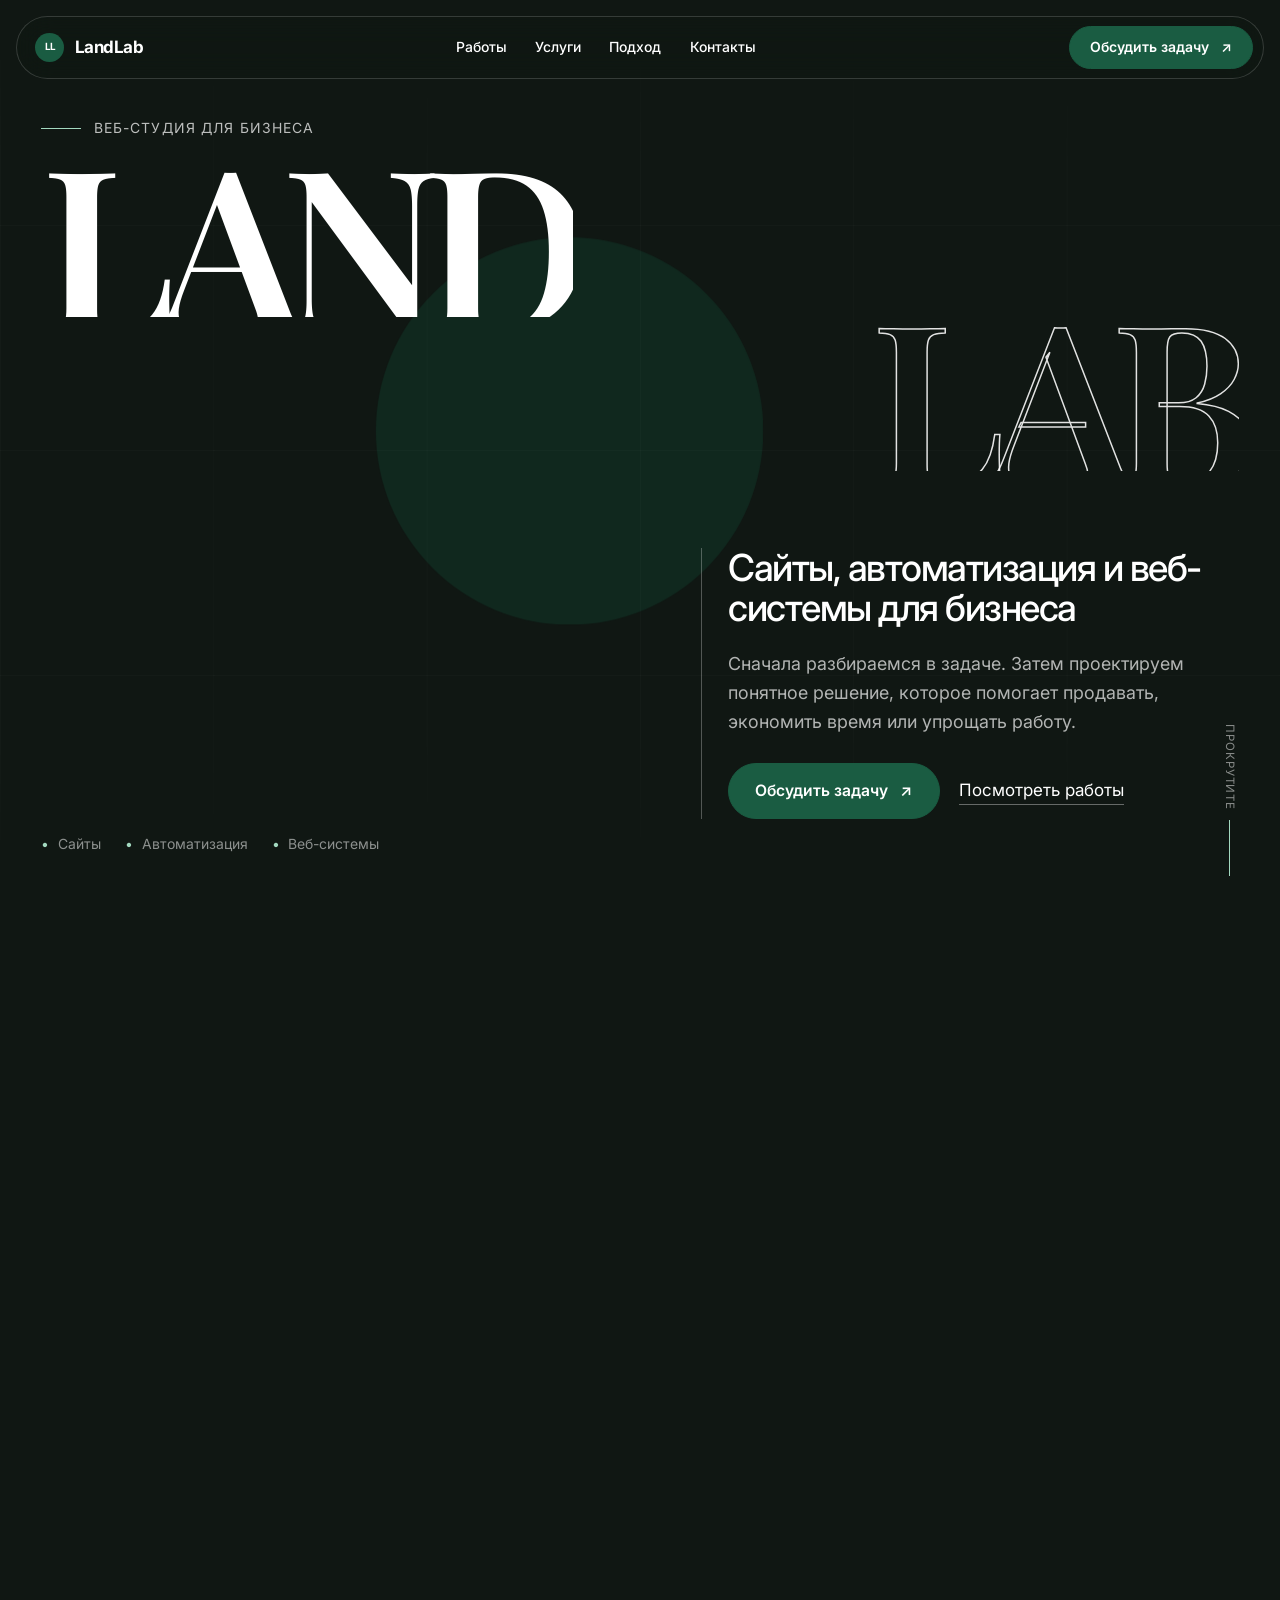
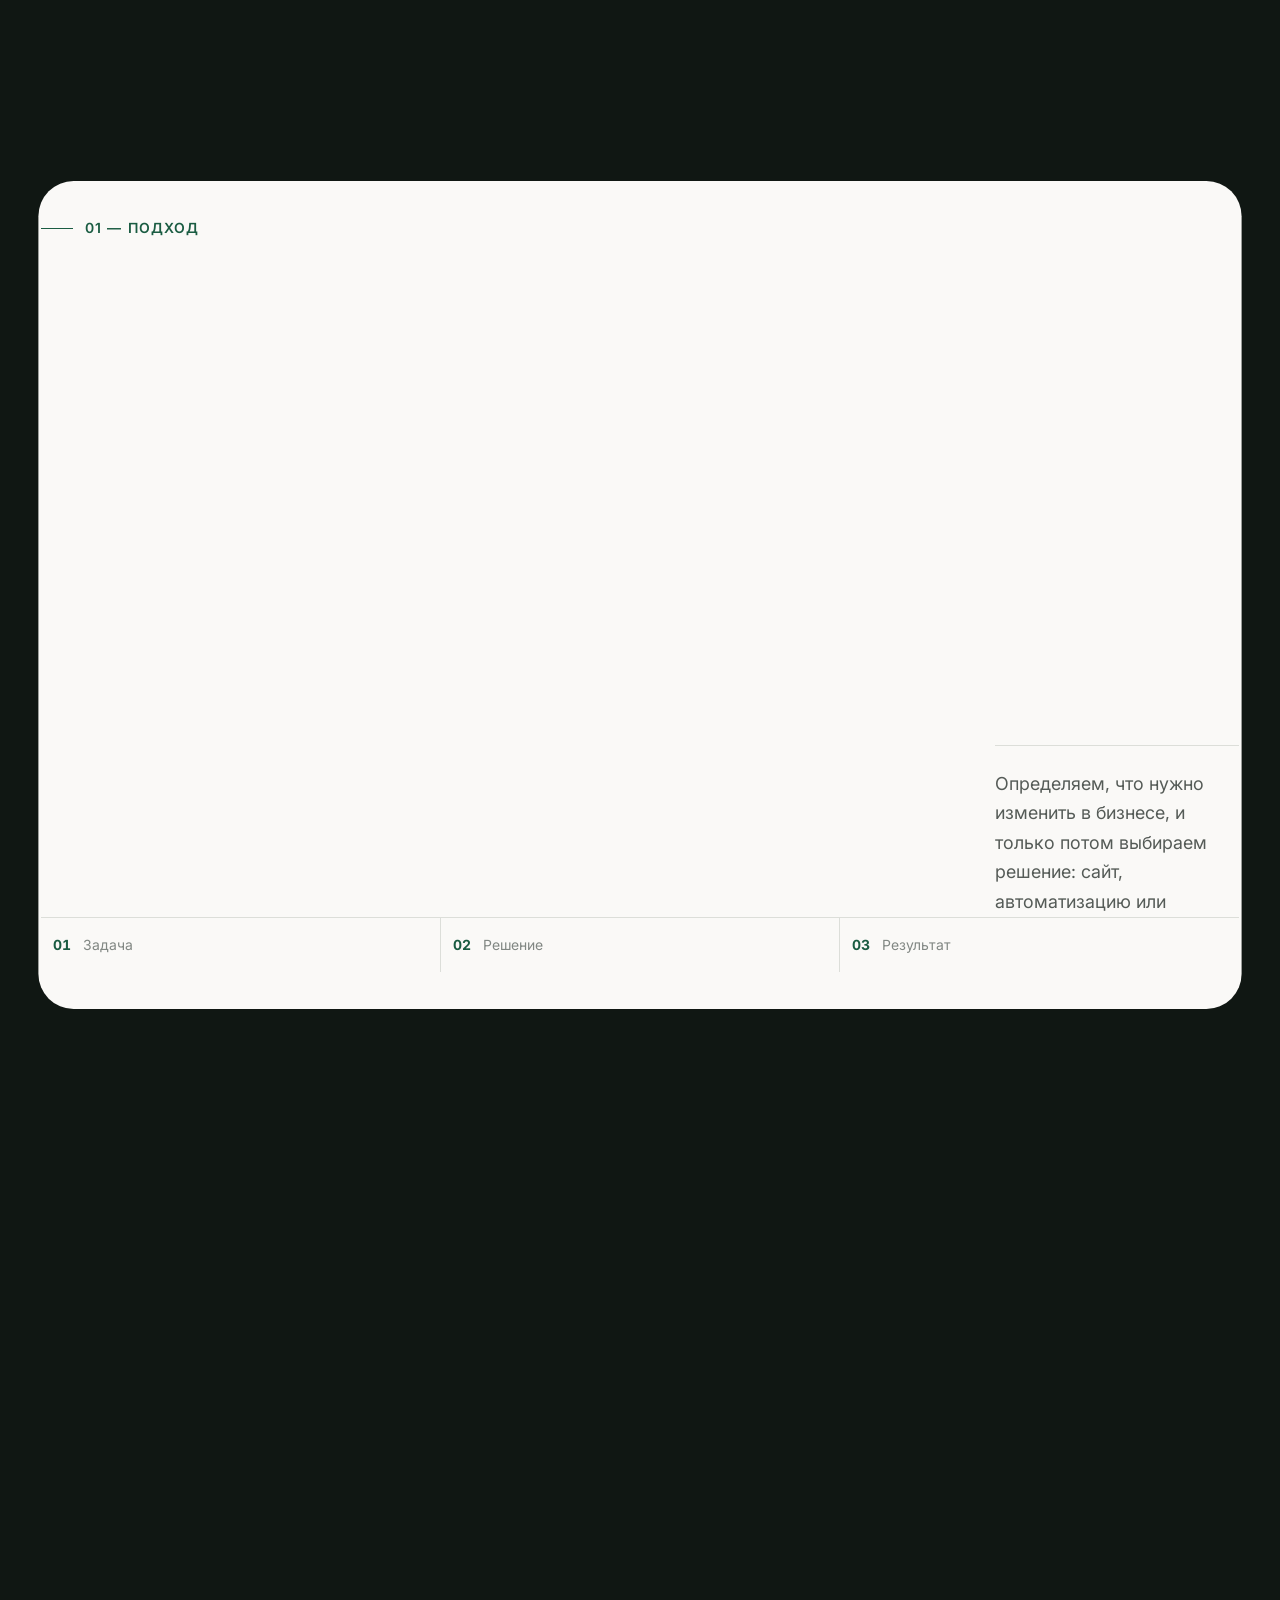
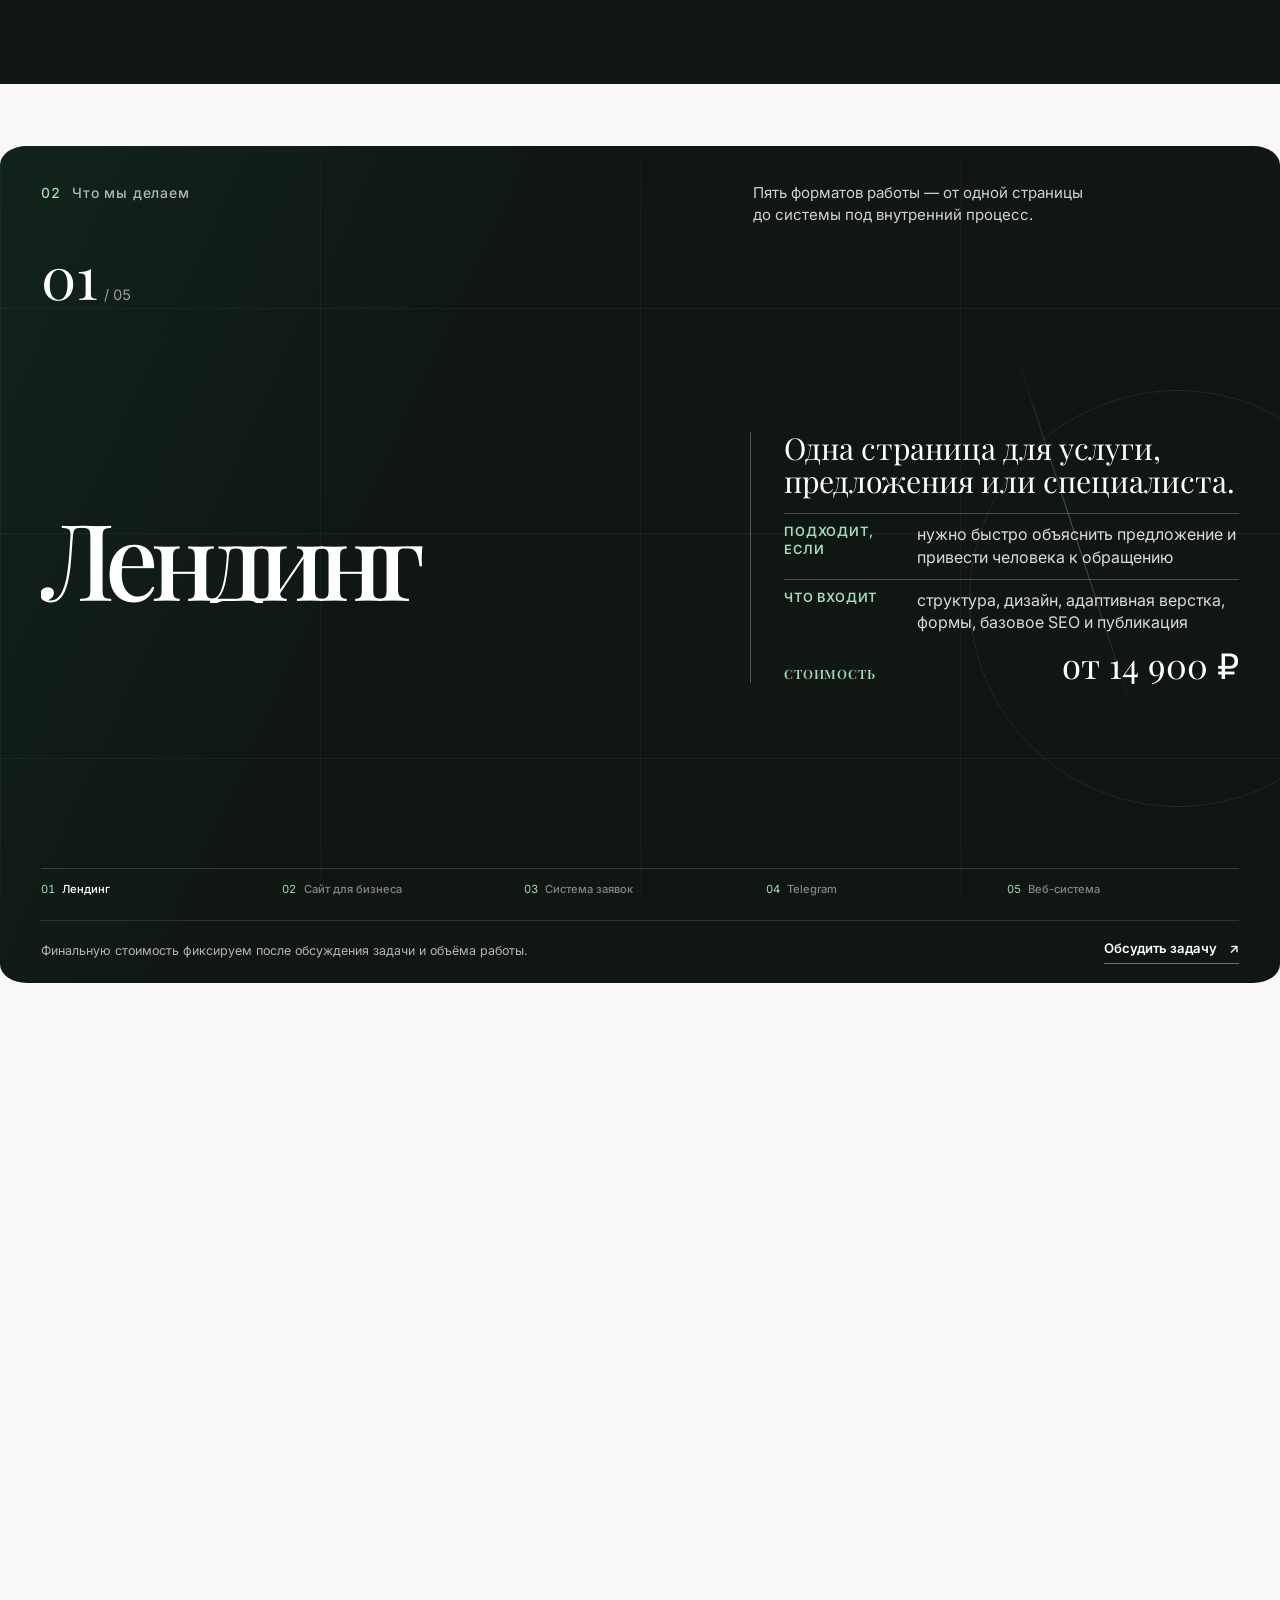
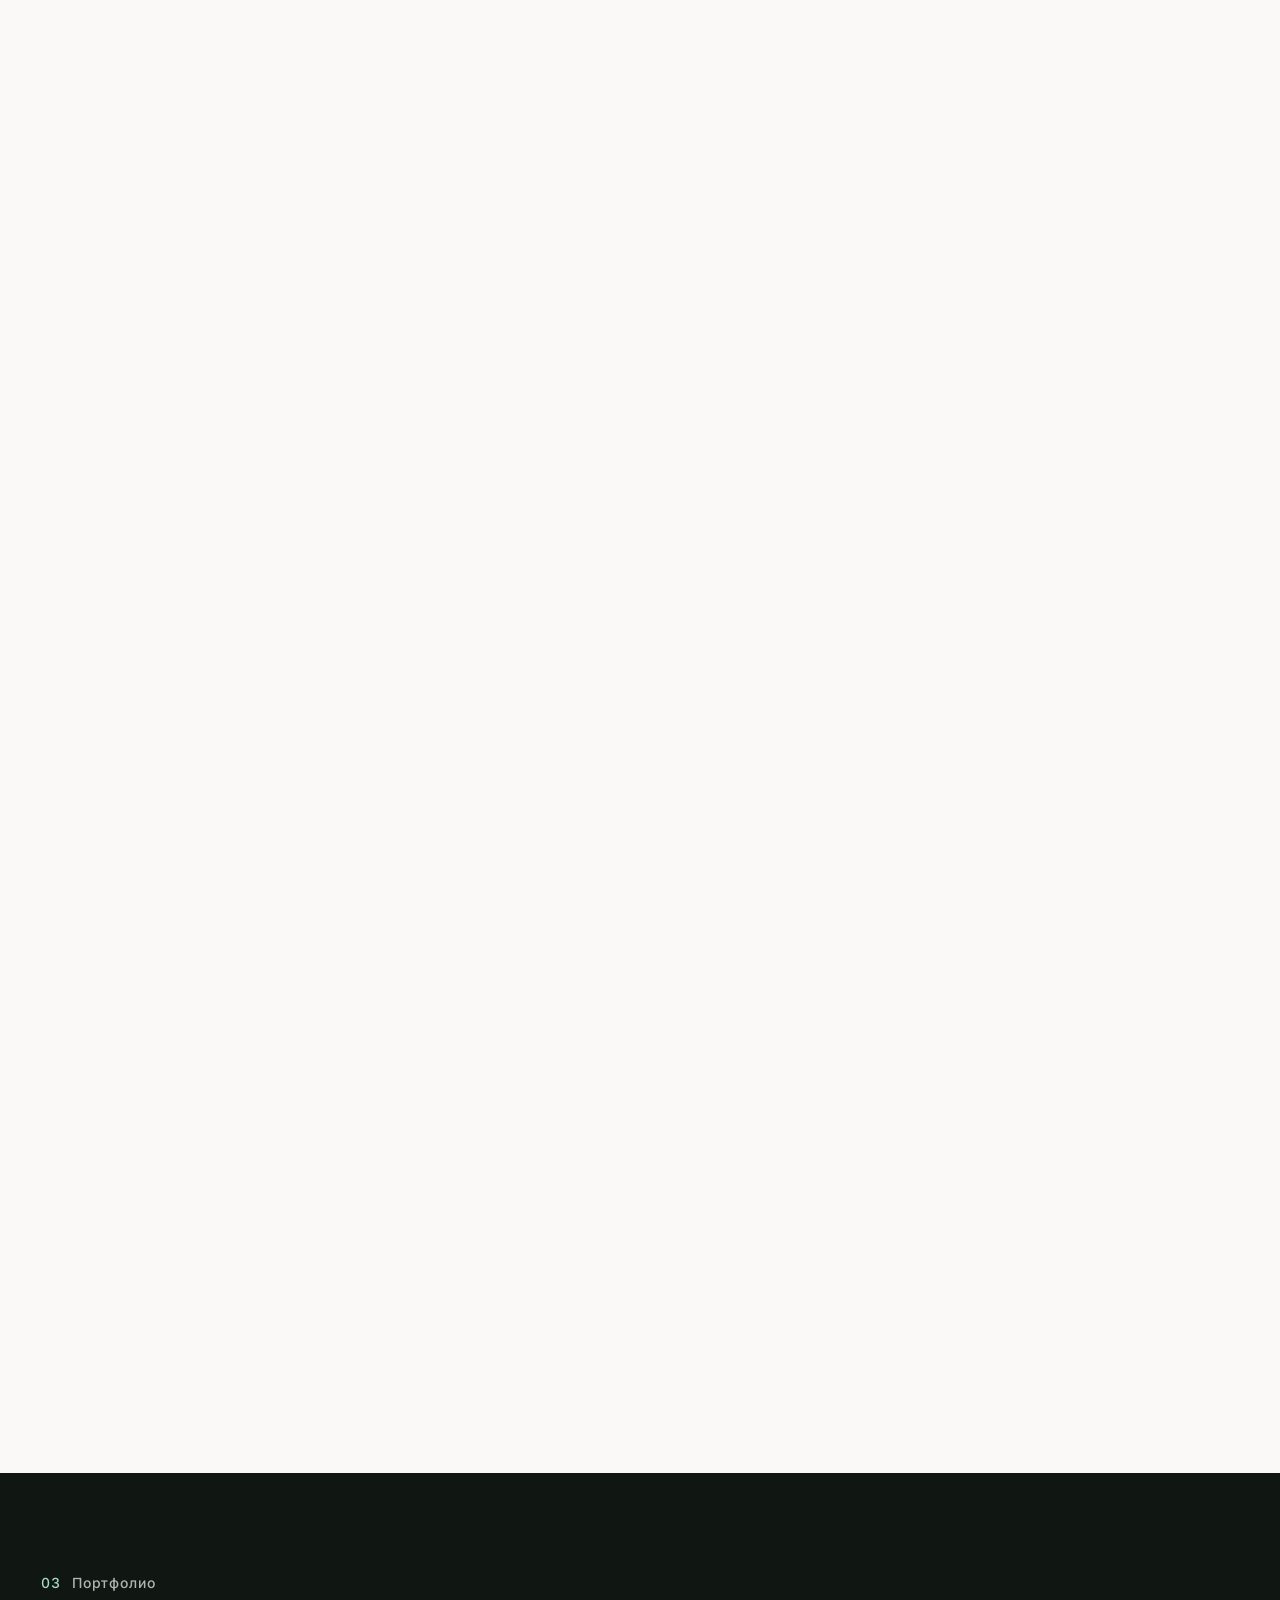
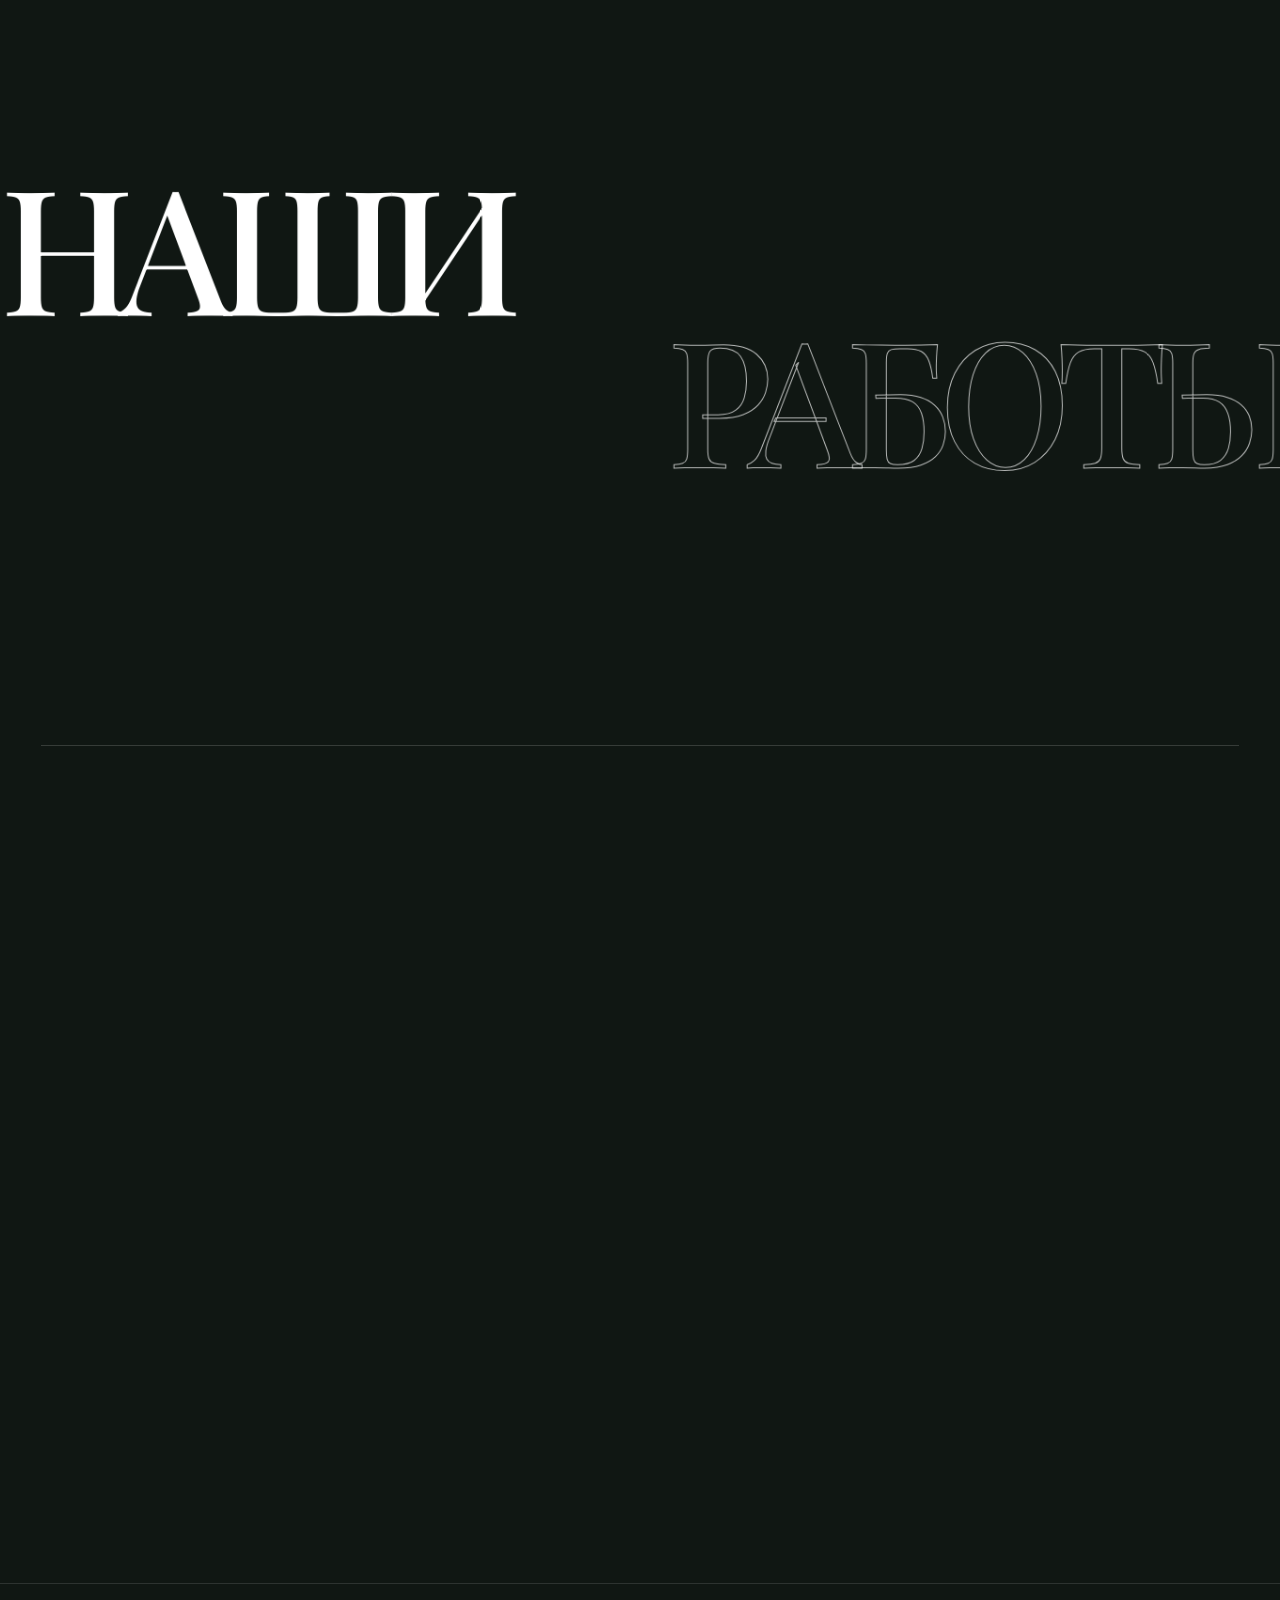
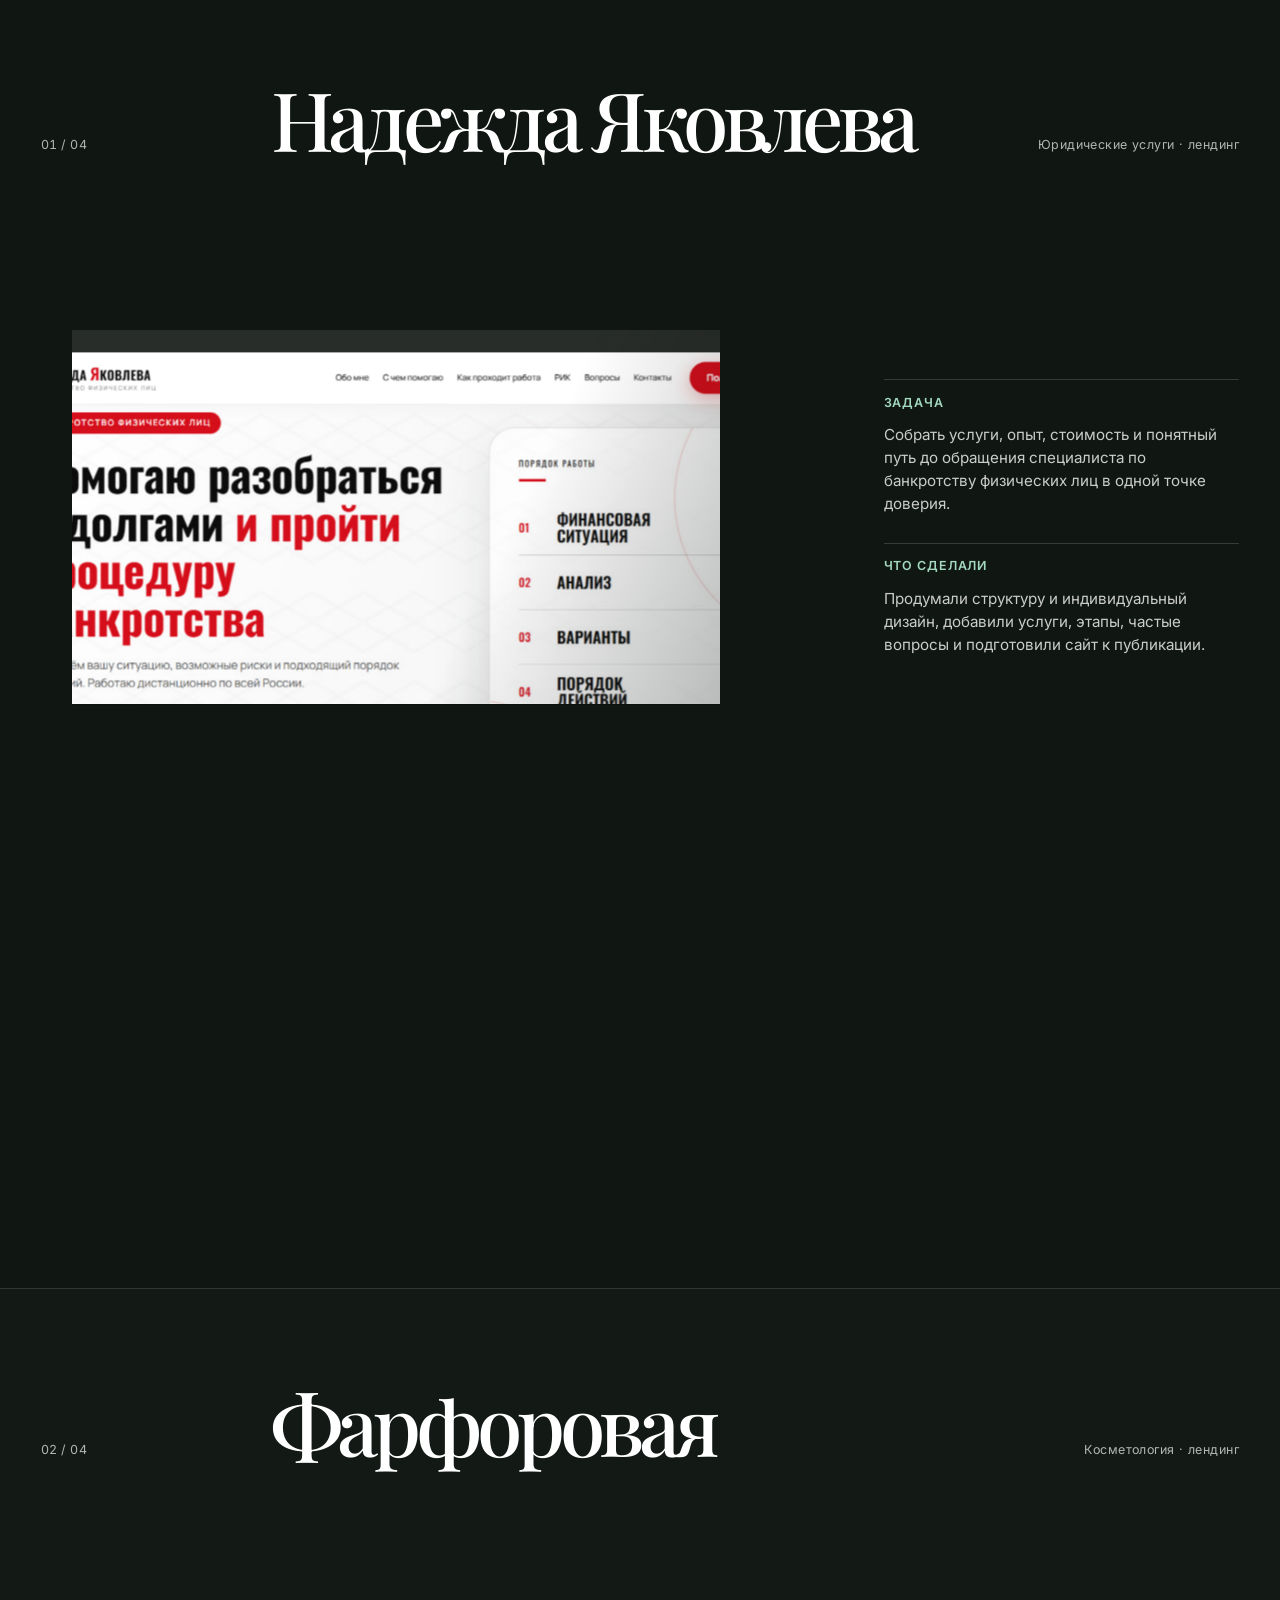
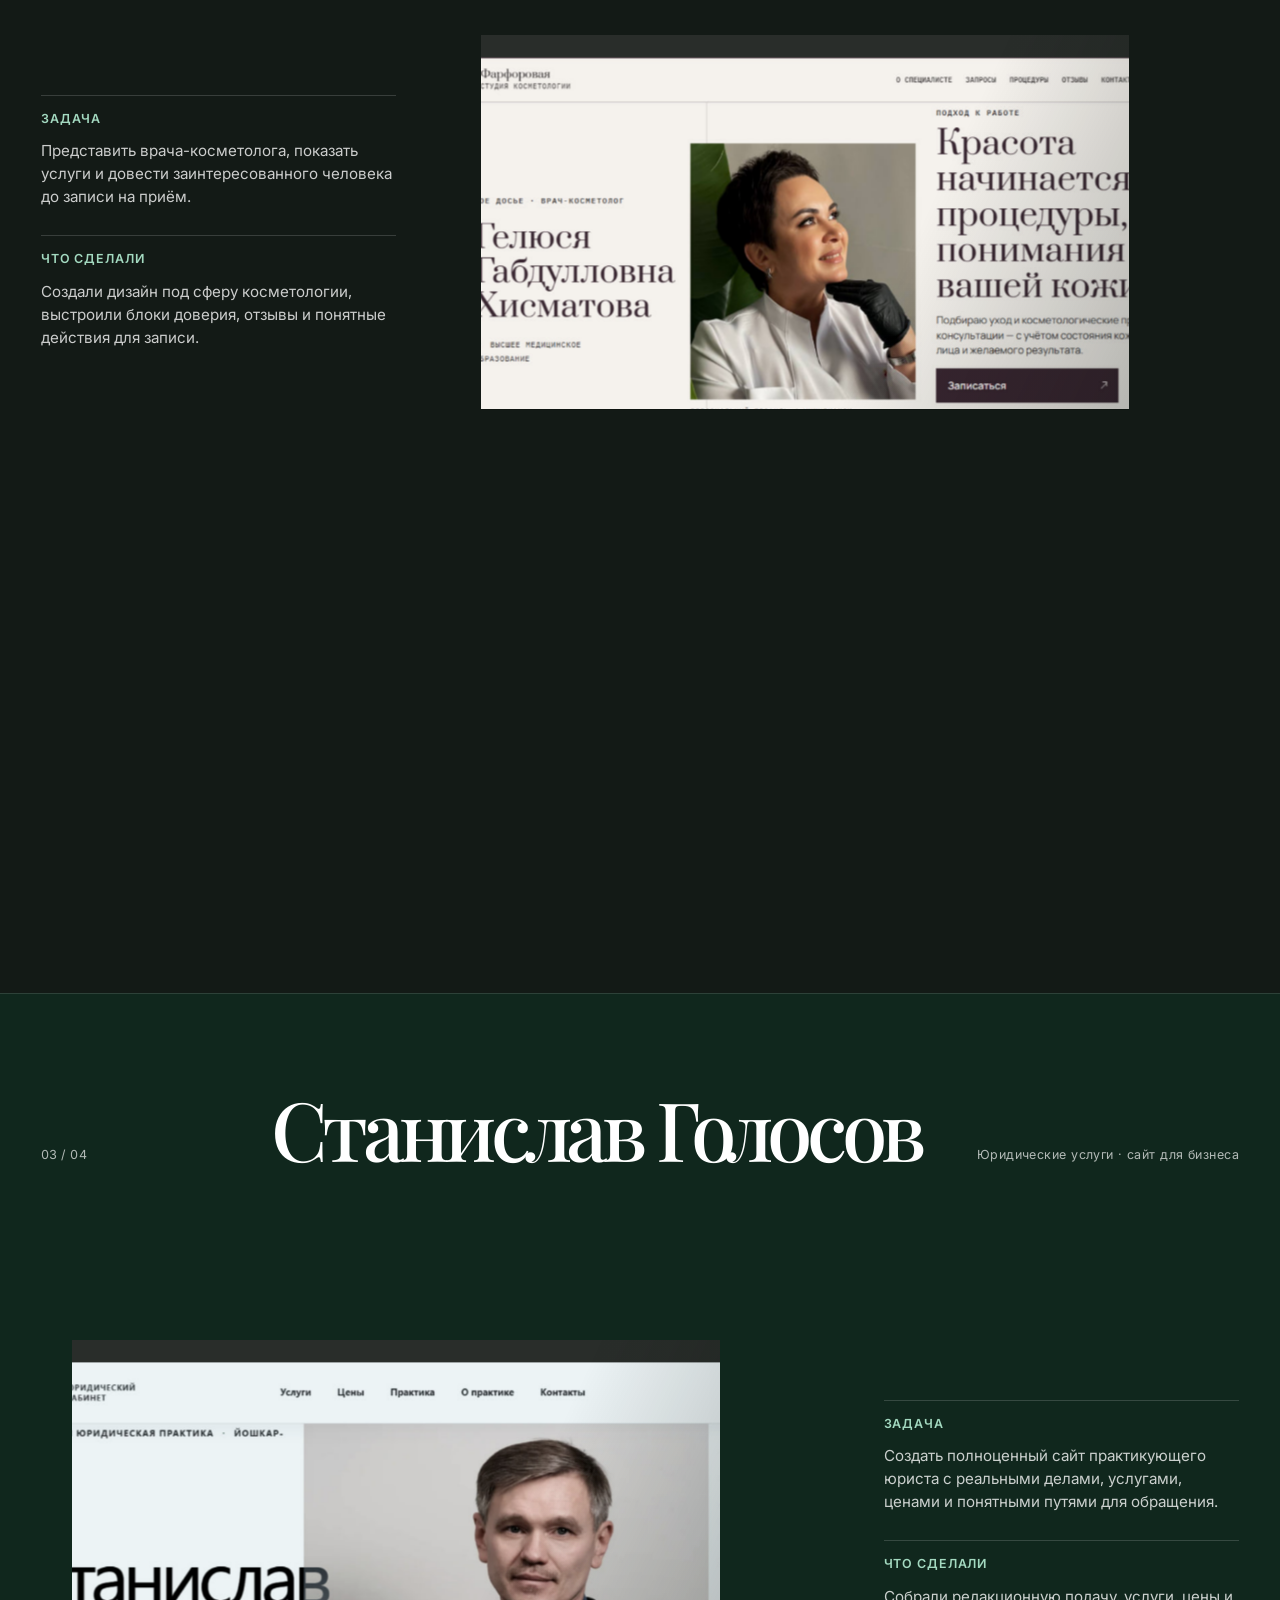
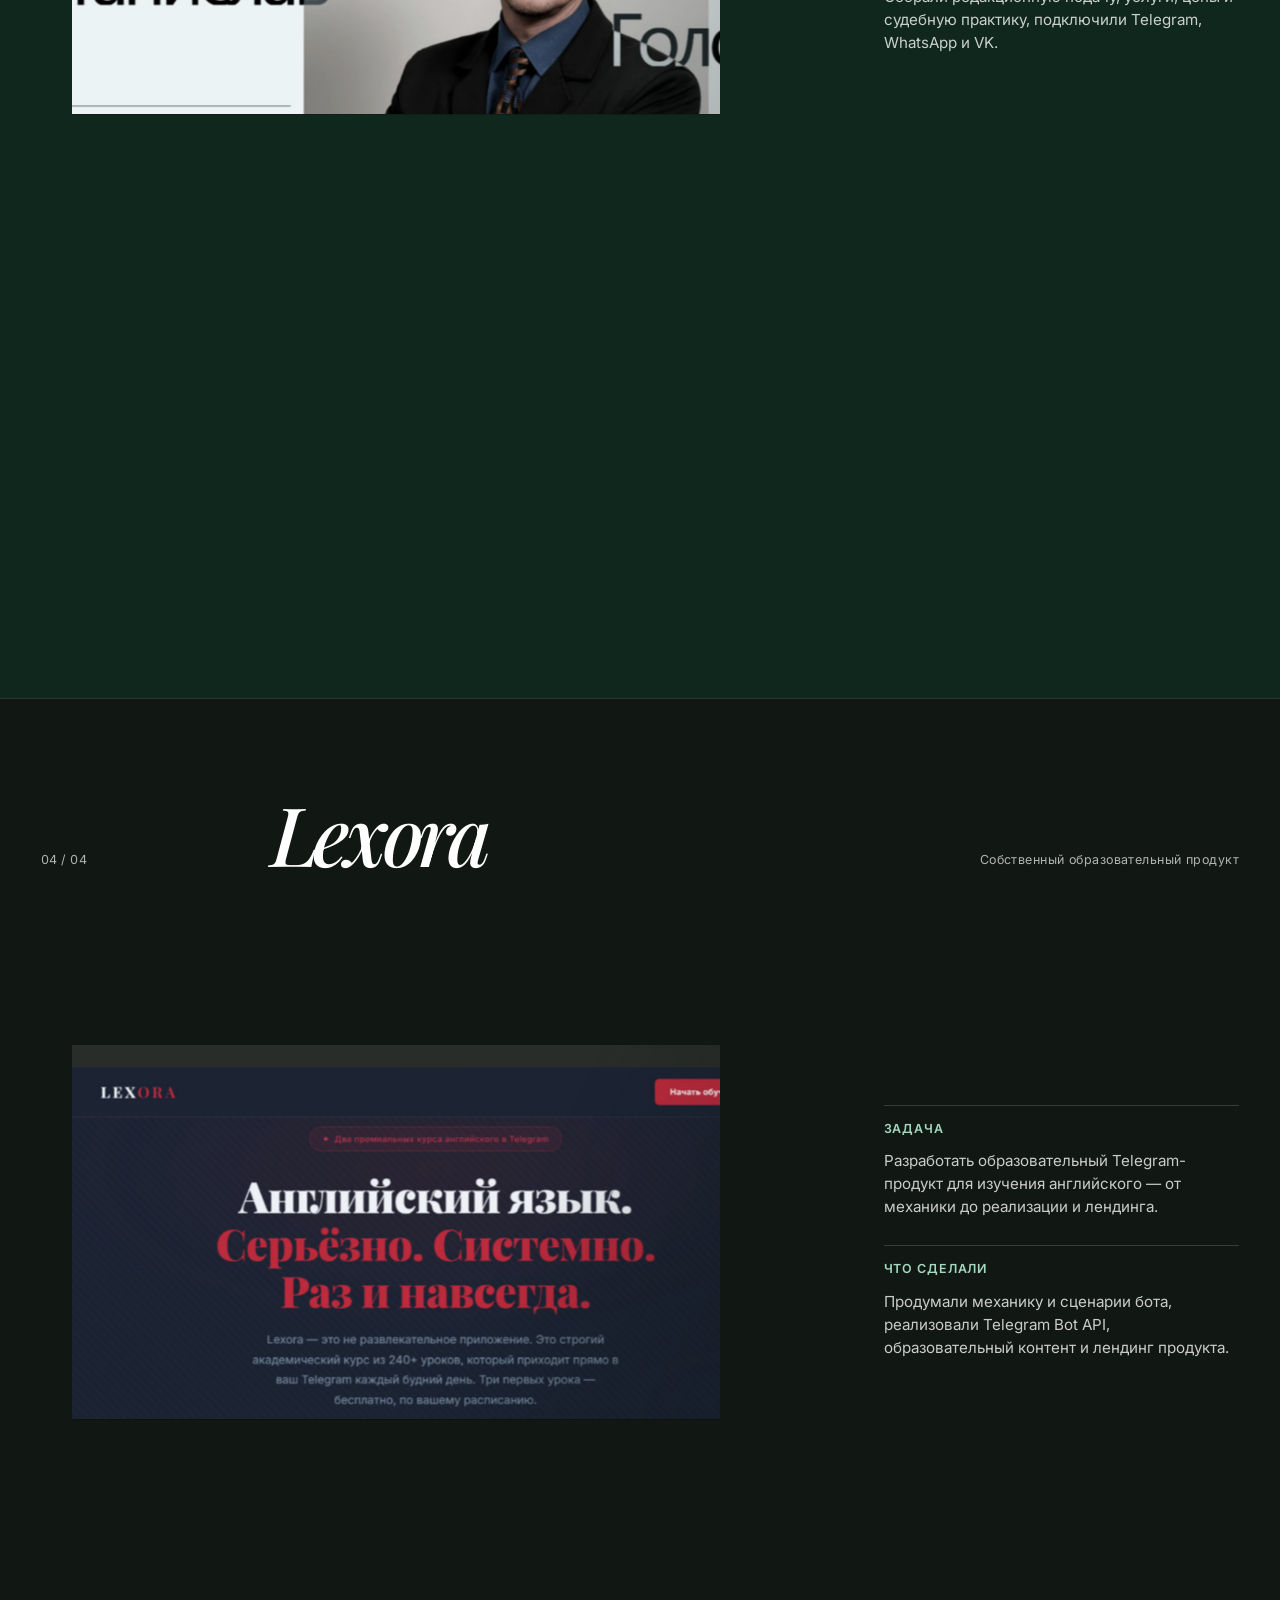
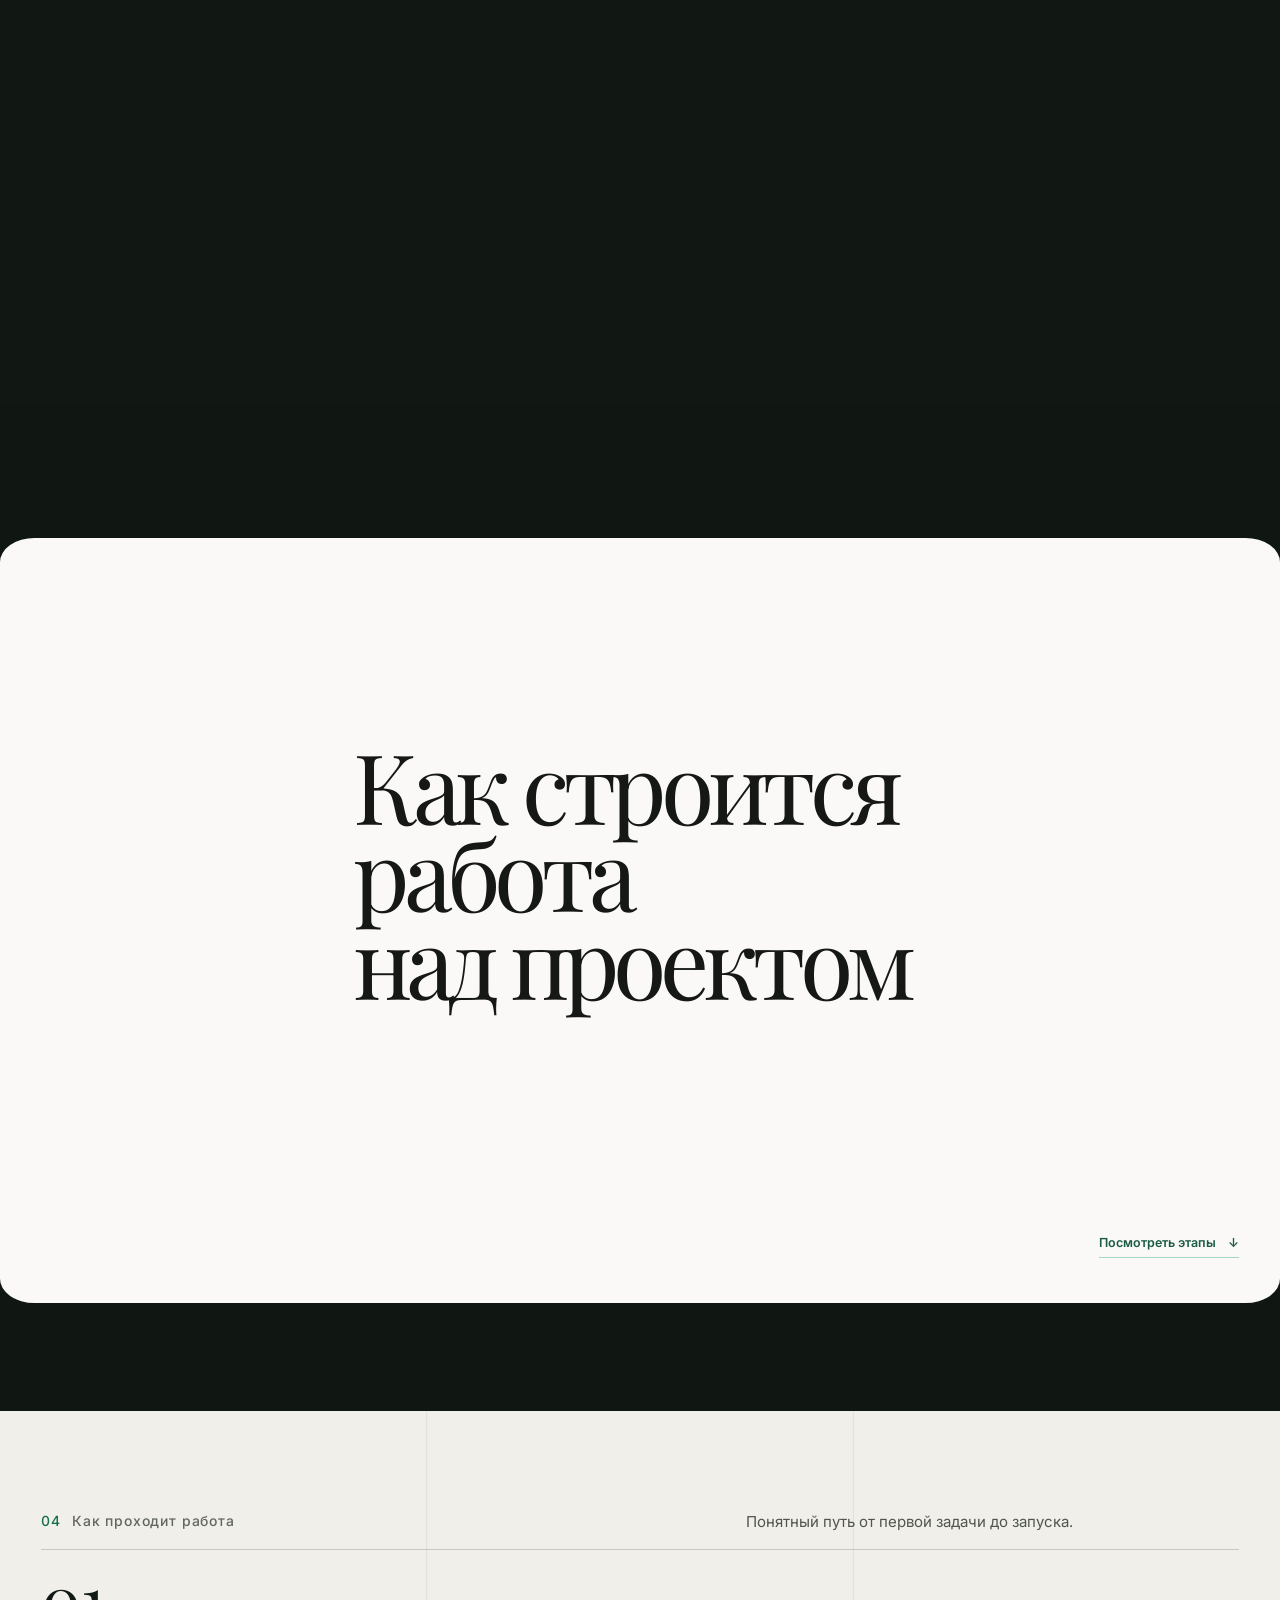
==== commit 3fea797f: "feat: complete high-end LandLab redesign" ====
--- a/index.html
+++ b/index.html
@@ -198,6 +198,7 @@
   </style>
   <link rel="stylesheet" href="pass1.css" />
   <link rel="stylesheet" href="pass2.css" />
+  <link rel="stylesheet" href="pass3.css" />
 </head>
 <body class="is-intro-active">
 
@@ -807,108 +808,128 @@
 </div>
 
 <!-- PROCESS -->
-<section id="process" style="background:var(--surface);padding:88px 0 96px;">
-  <div class="wrap">
-    <div class="proc-grid">
-      <div class="proc-grid-head rv">
-        <span class="sec-label">03 — Как работаю</span>
-        <h2 class="sec-h" style="margin-bottom:24px;">Как<br>проходит<br>работа</h2>
-        <a href="#contact" class="btn btn-g btn-sm">Разобрать задачу</a>
-      </div>
-      <div class="proc-steps-col">
-        <div class="proc-step rv"><div class="proc-num">01</div><div><p class="proc-title">Разбираем задачу</p><p class="proc-desc">Понимаем текущий процесс, проблему и что должно измениться. Определяем, какой инструмент подходит.</p></div></div>
-        <div class="proc-step rv d1"><div class="proc-num">02</div><div><p class="proc-title">Согласовываем задачу и условия</p><p class="proc-desc">Определяем структуру, функциональность, стоимость и сроки. Всё фиксируем до начала работы.</p></div></div>
-        <div class="proc-step rv d2"><div class="proc-num">03</div><div><p class="proc-title">Предоплата 50%</p><p class="proc-desc">После фиксации условий проект ставится в работу.</p></div></div>
-        <div class="proc-step rv d3"><div class="proc-num">04</div><div><p class="proc-title">Проектирование и разработка</p><p class="proc-desc">Собираю архитектуру, интерфейс и необходимую логику. Промежуточный показ по договорённости.</p></div></div>
-        <div class="proc-step rv d4"><div class="proc-num">05</div><div><p class="proc-title">Проверка и правки</p><p class="proc-desc">Проект проходит внутреннюю проверку, затем получаю объединённый список правок в рамках согласованной концепции.</p></div></div>
-        <div class="proc-step rv d5"><div class="proc-num">06</div><div><p class="proc-title">Запуск</p><p class="proc-desc">Финальная проверка, публикация, подключение домена и передача проекта после окончательного расчёта.</p></div></div>
-      </div>
+<section class="ll-process" id="process" aria-labelledby="ll-process-title">
+  <div class="ll-process__surface">
+    <header class="ll-process__header">
+      <p class="ll-kicker"><span>04</span> Как проходит работа</p>
+      <p class="ll-process__intro">Понятный путь от первой задачи до запуска.</p>
+    </header>
+
+    <div class="ll-process__stage">
+      <div class="ll-process__counter" aria-hidden="true">
+        <span class="ll-process__counter-current">01</span><span>/ 06</span>
+      </div>
+      <h2 class="ll-visually-hidden" id="ll-process-title">Как проходит работа</h2>
+
+      <div class="ll-process__steps">
+        <article class="ll-process-step is-active">
+          <p class="ll-process-step__number">01</p>
+          <h3>Разбираем задачу</h3>
+          <p>Понимаем текущий процесс, проблему и что должно измениться. Определяем, какой инструмент подходит.</p>
+        </article>
+        <article class="ll-process-step">
+          <p class="ll-process-step__number">02</p>
+          <h3>Согласовываем задачу и условия</h3>
+          <p>Определяем структуру, функциональность, стоимость и сроки. Всё фиксируем до начала работы.</p>
+        </article>
+        <article class="ll-process-step">
+          <p class="ll-process-step__number">03</p>
+          <h3>Предоплата 50%</h3>
+          <p>После фиксации условий проект ставится в работу.</p>
+        </article>
+        <article class="ll-process-step">
+          <p class="ll-process-step__number">04</p>
+          <h3>Проектирование и разработка</h3>
+          <p>Собираю архитектуру, интерфейс и необходимую логику. Промежуточный показ — по договорённости.</p>
+        </article>
+        <article class="ll-process-step">
+          <p class="ll-process-step__number">05</p>
+          <h3>Проверка и правки</h3>
+          <p>Проверяю проект, затем вношу согласованный список правок в рамках выбранного решения.</p>
+        </article>
+        <article class="ll-process-step">
+          <p class="ll-process-step__number">06</p>
+          <h3>Запуск</h3>
+          <p>Финальная проверка, публикация, подключение домена и передача проекта после окончательного расчёта.</p>
+        </article>
+      </div>
+    </div>
+
+    <div class="ll-process__rail" aria-hidden="true">
+      <div class="ll-process__rail-fill"></div>
+      <ol>
+        <li class="is-active">01</li><li>02</li><li>03</li><li>04</li><li>05</li><li>06</li>
+      </ol>
     </div>
   </div>
 </section>
 
-<hr class="thin" style="max-width:1160px;margin:0 auto;">
-
 <!-- ABOUT -->
-<section id="about" style="padding:88px 0 96px;">
-  <div class="wrap">
-    <div id="about-grid" style="display:grid;grid-template-columns:1fr 1fr;gap:80px;align-items:start;">
-      <div class="rv">
-        <span class="sec-label">04 — О LandLab</span>
-        <h2 class="sec-h" style="margin-bottom:22px;">Ильдан Тухватшин —<br>основатель LandLab</h2>
-        <p style="font-size:1rem;color:var(--mid);line-height:1.8;margin-bottom:16px;">Работаю с клиентами напрямую и лично отвечаю за постановку задачи, предлагаемое решение и результат проекта. LandLab занимается коммерческими сайтами, системами заявок, автоматизацией в Telegram и веб-инструментами для бизнеса.</p>
-        <p style="font-size:1rem;color:var(--mid);line-height:1.8;margin-bottom:28px;">Без лишней цепочки менеджеров между задачей бизнеса и разработкой.</p>
-        <a href="https://t.me/ildanildarovich" target="_blank" rel="noopener noreferrer" class="btn btn-o">
-          <svg width="16" height="16" viewBox="0 0 24 24" fill="none" stroke="currentColor" stroke-width="2" stroke-linecap="round" stroke-linejoin="round" aria-hidden="true"><path d="M22 2L11 13M22 2l-7 20-4-9-9-4 20-7z"/></svg>
-          Написать в Telegram
-        </a>
-      </div>
-      <div class="rv d2">
-        <span class="sec-label" style="margin-bottom:16px;display:block;">Как работаем</span>
-        <div class="about-principles">
-          <div class="about-principle"><span class="ap-num">01</span><p class="ap-text">Официально как ИП — договор и оплата на расчётный счёт</p></div>
-          <div class="about-principle"><span class="ap-num">02</span><p class="ap-text">Срок и стоимость фиксируются до начала работы</p></div>
-          <div class="about-principle"><span class="ap-num">03</span><p class="ap-text">Оплата 50% до старта, 50% по завершении</p></div>
-          <div class="about-principle"><span class="ap-num">04</span><p class="ap-text">Объём правок согласуется на берегу и фиксируется в договоре</p></div>
-          <div class="about-principle"><span class="ap-num">05</span><p class="ap-text">Прямой контакт — без менеджеров и посредников</p></div>
+<section class="ll-about" id="about" aria-labelledby="ll-about-title">
+  <div class="ll-about__word" aria-hidden="true">LandLab</div>
+  <div class="ll-about__inner">
+    <header class="ll-about__header ll-p3-reveal">
+      <p class="ll-kicker"><span>05</span> О LandLab</p>
+      <h2 id="ll-about-title">Ильдан Тухватшин —<br>основатель LandLab</h2>
+    </header>
+
+    <div class="ll-about__story ll-p3-reveal">
+      <p>Работаю с клиентами напрямую и лично отвечаю за постановку задачи, предлагаемое решение и результат проекта.</p>
+      <p>LandLab делает коммерческие сайты, системы заявок, автоматизацию в Telegram и веб-инструменты для бизнеса.</p>
+      <a class="ll-text-link" href="https://t.me/ildanildarovich" target="_blank" rel="noopener noreferrer">Написать в Telegram <span aria-hidden="true">↗</span></a>
+    </div>
+
+    <div class="ll-about__facts">
+      <article class="ll-about-fact ll-p3-reveal"><span>01</span><p>Работа напрямую — без цепочки менеджеров и посредников.</p></article>
+      <article class="ll-about-fact ll-p3-reveal"><span>02</span><p>Стоимость, срок и объём работ фиксируем до старта.</p></article>
+      <article class="ll-about-fact ll-p3-reveal"><span>03</span><p>Оплата: 50% до начала работы, 50% после завершения.</p></article>
+      <article class="ll-about-fact ll-p3-reveal"><span>04</span><p>Официальная работа через ИП, оплата на расчётный счёт.</p></article>
+    </div>
+
+    <aside class="ll-about__official ll-p3-reveal" aria-label="Реквизиты">
+      <p>Официально</p>
+      <strong>ИП Тухватшин Ильдан Ильдарович</strong>
+      <span>ИНН 026912318404</span>
+    </aside>
+  </div>
+</section>
+
+<!-- CONTACT -->
+<section class="ll-contact" id="contact" aria-labelledby="ll-contact-title">
+  <div class="ll-contact__surface">
+    <header class="ll-contact__header ll-p3-reveal">
+      <p class="ll-kicker"><span>06</span> Контакт</p>
+      <h2 id="ll-contact-title"><span>Есть задача?</span><br>Давайте обсудим.</h2>
+    </header>
+
+    <div class="ll-contact__layout" id="contact-layout">
+      <div class="ll-contact__intro ll-p3-reveal">
+        <p>Коротко расскажите, чем занимается бизнес и что нужно сделать. Предложу подходящий формат работы.</p>
+        <p>Если обычный сайт здесь не лучший вариант — так и скажу.</p>
+        <div class="ll-contact__links">
+          <a href="https://t.me/ildanildarovich" target="_blank" rel="noopener noreferrer">Telegram: @ildanildarovich <span aria-hidden="true">↗</span></a>
+          <a href="mailto:itukhvatshin@internet.ru">itukhvatshin@internet.ru <span aria-hidden="true">↗</span></a>
         </div>
-      </div>
-    </div>
-  </div>
-</section>
-
-<!-- OFFICIAL -->
-<section style="background:var(--surface);padding:72px 0;">
-  <div class="wrap">
-    <div id="official-grid" style="display:grid;grid-template-columns:1fr 1fr;gap:80px;align-items:start;">
-      <div class="rv">
-        <span class="sec-label">Официально</span>
-        <h2 class="sec-h" style="margin-bottom:16px;">Работа официально</h2>
-        <p style="font-size:1rem;color:var(--mid);line-height:1.7;">Если вам важна формальная сторона — работаем по договору, оплата на счёт ИП.</p>
-      </div>
-      <div class="rv d2">
-        <div class="off-item"><div class="off-check"><svg width="10" height="10" viewBox="0 0 24 24" fill="none" stroke="var(--green)" stroke-width="3" stroke-linecap="round" stroke-linejoin="round" aria-hidden="true"><path d="M5 13l4 4L19 7"/></svg></div><div><p class="off-text" style="font-weight:500;">ИП Тухватшин Ильдан Ильдарович</p><p class="off-sub">ИНН 026912318404</p></div></div>
-        <div class="off-item"><div class="off-check"><svg width="10" height="10" viewBox="0 0 24 24" fill="none" stroke="var(--green)" stroke-width="3" stroke-linecap="round" stroke-linejoin="round" aria-hidden="true"><path d="M5 13l4 4L19 7"/></svg></div><p class="off-text">Договор — по согласованию</p></div>
-        <div class="off-item"><div class="off-check"><svg width="10" height="10" viewBox="0 0 24 24" fill="none" stroke="var(--green)" stroke-width="3" stroke-linecap="round" stroke-linejoin="round" aria-hidden="true"><path d="M5 13l4 4L19 7"/></svg></div><p class="off-text">Оплата на расчётный счёт</p></div>
-        <div class="off-item"><div class="off-check"><svg width="10" height="10" viewBox="0 0 24 24" fill="none" stroke="var(--green)" stroke-width="3" stroke-linecap="round" stroke-linejoin="round" aria-hidden="true"><path d="M5 13l4 4L19 7"/></svg></div><p class="off-text">50% предоплата, 50% по завершении</p></div>
-        <div class="off-item" style="border-bottom:none;"><div class="off-check"><svg width="10" height="10" viewBox="0 0 24 24" fill="none" stroke="var(--green)" stroke-width="3" stroke-linecap="round" stroke-linejoin="round" aria-hidden="true"><path d="M5 13l4 4L19 7"/></svg></div><p class="off-text">Стоимость и объём фиксируются до старта</p></div>
-      </div>
-    </div>
-  </div>
-</section>
-
-<!-- CONTACT -->
-<section id="contact" style="padding:100px 0 110px;">
-  <div class="wrap">
-    <div id="contact-layout" style="display:grid;grid-template-columns:1fr 1fr;gap:80px;align-items:start;">
-      <div class="rv">
-        <span class="sec-label">05 — Контакт</span>
-        <h2 class="serif" style="font-size:clamp(2rem,4vw,3rem);font-weight:600;line-height:1.1;letter-spacing:-0.025em;color:var(--ink);margin-bottom:20px;">Сначала разберём задачу</h2>
-        <p style="font-size:1.05rem;color:var(--mid);line-height:1.75;margin-bottom:24px;">Расскажите коротко, чем занимается бизнес и что хочется улучшить. Предложу подходящий формат — от простой коммерческой страницы до автоматизации.</p>
-        <p style="font-size:0.95rem;color:var(--muted);line-height:1.65;margin-bottom:28px;">Если обычный сайт здесь не лучший вариант — так и скажу.</p>
-        <div style="display:flex;flex-direction:column;gap:10px;">
-          <a href="https://t.me/ildanildarovich" target="_blank" rel="noopener noreferrer" style="font-size:1rem;color:var(--green);text-decoration:none;font-weight:500;display:flex;align-items:center;gap:7px;"><svg width="16" height="16" viewBox="0 0 24 24" fill="none" stroke="currentColor" stroke-width="2" stroke-linecap="round" stroke-linejoin="round" aria-hidden="true"><path d="M22 2L11 13M22 2l-7 20-4-9-9-4 20-7z"/></svg>@ildanildarovich</a>
-          <a href="mailto:itukhvatshin@internet.ru" style="font-size:1rem;color:var(--mid);text-decoration:none;display:flex;align-items:center;gap:7px;"><svg width="16" height="16" viewBox="0 0 24 24" fill="none" stroke="currentColor" stroke-width="2" stroke-linecap="round" stroke-linejoin="round" aria-hidden="true"><path d="M4 4h16c1.1 0 2 .9 2 2v12c0 1.1-.9 2-2 2H4c-1.1 0-2-.9-2-2V6c0-1.1.9-2 2-2z"/><polyline points="22,6 12,13 2,6"/></svg>itukhvatshin@internet.ru</a>
-        </div>
-        <p style="font-size:0.88rem;color:var(--faint);margin-top:24px;">Работа официально через ИП · обычно 50/50</p>
-      </div>
-      <div class="rv d2">
+        <p class="ll-contact__legal">Работа официально через ИП · оплата 50/50</p>
+      </div>
+
+      <div class="ll-contact__form ll-p3-reveal">
         <div id="form-fields">
           <form id="contact-form" novalidate>
             <div class="form-field"><label class="form-label" for="cf-name">Имя</label><input class="form-input" type="text" id="cf-name" name="name" placeholder="Как вас зовут?" autocomplete="name" required/></div>
             <div class="form-field"><label class="form-label" for="cf-business">Чем занимаетесь?</label><input class="form-input" type="text" id="cf-business" name="business" placeholder="Сфера, компания или проект"/></div>
             <div class="form-field"><label class="form-label" for="cf-task">Что хотите улучшить или сделать?</label><textarea class="form-textarea" id="cf-task" name="task" placeholder="Расскажите кратко — что сейчас есть и что хотите получить" required></textarea></div>
             <div class="form-field"><label class="form-label" for="cf-contact">Как с вами связаться?</label><input class="form-input" type="text" id="cf-contact" name="contact" placeholder="Telegram, email или телефон" required/></div>
-            <button type="submit" class="btn btn-g" id="cf-submit" style="width:100%;justify-content:center;font-size:1rem;padding:15px 28px;">Разобрать задачу →</button>
-            <p style="font-size:0.88rem;color:var(--faint);margin-top:14px;text-align:center;">Обычно отвечаю в течение рабочего дня</p>
+            <button type="submit" class="ll-contact__submit" id="cf-submit">Обсудить задачу <span aria-hidden="true">↗</span></button>
+            <p class="ll-contact__note">Обычно отвечаю в течение рабочего дня</p>
           </form>
         </div>
         <div id="form-success">
           <div style="width:52px;height:52px;border-radius:50%;background:var(--green-pale);border:2px solid var(--green-border);display:flex;align-items:center;justify-content:center;margin:0 auto 18px;">
             <svg width="22" height="22" viewBox="0 0 24 24" fill="none" stroke="var(--green)" stroke-width="2.5" stroke-linecap="round" stroke-linejoin="round" aria-hidden="true"><path d="M5 13l4 4L19 7"/></svg>
           </div>
-          <p style="font-size:1.15rem;font-weight:600;color:var(--ink);margin-bottom:10px;">Заявка отправлена</p>
-          <p style="font-size:1rem;color:var(--mid);line-height:1.7;">Отвечу в течение рабочего дня. Если нужно быстрее — пишите в <a href="https://t.me/ildanildarovich" target="_blank" rel="noopener" style="color:var(--green);">Telegram</a>.</p>
+          <p class="ll-contact__success-title">Заявка отправлена</p>
+          <p>Отвечу в течение рабочего дня. Если нужно быстрее — пишите в <a href="https://t.me/ildanildarovich" target="_blank" rel="noopener">Telegram</a>.</p>
         </div>
       </div>
     </div>
@@ -918,39 +939,34 @@
 </main>
 
 <!-- FOOTER -->
-<footer style="border-top:1px solid var(--border);padding:48px 0 36px;">
-  <div class="wrap">
-    <div id="footer-grid" style="display:grid;grid-template-columns:1.4fr 1fr 1fr;gap:40px;margin-bottom:36px;align-items:start;">
-      <div>
-        <div style="display:flex;align-items:center;gap:8px;margin-bottom:12px;">
-          <div style="width:28px;height:28px;background:var(--green);border-radius:5px;display:flex;align-items:center;justify-content:center;flex-shrink:0;"><svg width="13" height="13" viewBox="0 0 24 24" fill="none" stroke="#fff" stroke-width="2.5" stroke-linecap="round" aria-hidden="true"><path d="M3 7h18M3 12h18M3 17h11"/></svg></div>
-          <span style="font-weight:700;font-size:0.95rem;color:var(--ink);">Land<span style="color:var(--green);">Lab</span></span>
-        </div>
-        <p style="font-size:0.9rem;color:var(--muted);line-height:1.65;max-width:210px;">Коммерческие сайты и веб-инструменты для бизнеса</p>
-      </div>
-      <nav style="display:flex;flex-direction:column;gap:10px;" aria-label="Навигация по сайту">
-        <a href="#solutions" style="font-size:0.9rem;color:var(--mid);text-decoration:none;transition:color 0.2s;" onmouseover="this.style.color='#1a1a1a'" onmouseout="this.style.color='#5a5a5a'">Решения</a>
-        <a href="#work" style="font-size:0.9rem;color:var(--mid);text-decoration:none;transition:color 0.2s;" onmouseover="this.style.color='#1a1a1a'" onmouseout="this.style.color='#5a5a5a'">Проекты</a>
-        <a href="#process" style="font-size:0.9rem;color:var(--mid);text-decoration:none;transition:color 0.2s;" onmouseover="this.style.color='#1a1a1a'" onmouseout="this.style.color='#5a5a5a'">Как работаю</a>
-        <a href="#about" style="font-size:0.9rem;color:var(--mid);text-decoration:none;transition:color 0.2s;" onmouseover="this.style.color='#1a1a1a'" onmouseout="this.style.color='#5a5a5a'">О LandLab</a>
-        <a href="#contact" style="font-size:0.9rem;color:var(--mid);text-decoration:none;transition:color 0.2s;" onmouseover="this.style.color='#1a1a1a'" onmouseout="this.style.color='#5a5a5a'">Контакт</a>
-      </nav>
-      <div>
-        <div style="display:flex;flex-direction:column;gap:8px;margin-bottom:20px;">
-          <a href="https://t.me/ildanildarovich" target="_blank" rel="noopener noreferrer" style="font-size:0.9rem;color:var(--green);text-decoration:none;font-weight:500;">Telegram: @ildanildarovich</a>
-          <a href="mailto:itukhvatshin@internet.ru" style="font-size:0.9rem;color:var(--mid);text-decoration:none;">itukhvatshin@internet.ru</a>
-        </div>
-        <p style="font-size:0.85rem;color:var(--faint);line-height:1.65;">ИП Тухватшин Ильдан Ильдарович<br>ИНН 026912318404</p>
-      </div>
-    </div>
-    <hr class="thin" style="margin-bottom:20px;">
-    <div style="display:flex;justify-content:space-between;align-items:center;flex-wrap:wrap;gap:8px;">
-      <p style="font-size:0.85rem;color:var(--faint);">© 2026 LandLab</p>
-      <div style="display:flex;align-items:center;gap:7px;">
-        <span style="width:6px;height:6px;border-radius:50%;background:var(--green);display:inline-block;" aria-hidden="true"></span>
-        <span style="font-size:0.85rem;color:var(--muted);">Принимаю новые проекты</span>
-      </div>
-    </div>
+<footer class="ll-footer">
+  <div class="ll-footer__top">
+    <a class="ll-footer__brand" href="#top" aria-label="LandLab — к началу страницы">LandLab</a>
+    <p>Сайты, автоматизация и веб-системы для бизнеса.</p>
+    <a class="ll-footer__up" href="#top">Наверх <span aria-hidden="true">↑</span></a>
+  </div>
+
+  <div class="ll-footer__grid" id="footer-grid">
+    <nav aria-label="Навигация по сайту">
+      <a href="#solutions">Услуги</a>
+      <a href="#work">Работы</a>
+      <a href="#process">Как проходит работа</a>
+      <a href="#about">О LandLab</a>
+      <a href="#contact">Контакты</a>
+    </nav>
+    <div class="ll-footer__contacts">
+      <a href="https://t.me/ildanildarovich" target="_blank" rel="noopener noreferrer">Telegram: @ildanildarovich</a>
+      <a href="mailto:itukhvatshin@internet.ru">itukhvatshin@internet.ru</a>
+    </div>
+    <div class="ll-footer__official">
+      <p>ИП Тухватшин Ильдан Ильдарович</p>
+      <p>ИНН 026912318404</p>
+    </div>
+  </div>
+
+  <div class="ll-footer__bottom">
+    <p>© 2026 LandLab</p>
+    <p><span aria-hidden="true"></span> Принимаю новые проекты</p>
   </div>
 </footer>
 
@@ -1008,10 +1024,6 @@
     if (ag) { ag.style.gridTemplateColumns = mob ? '1fr' : '1fr 1fr'; ag.style.gap = mob ? '40px' : '80px'; }
     var og = document.getElementById('official-grid');
     if (og) { og.style.gridTemplateColumns = mob ? '1fr' : '1fr 1fr'; og.style.gap = mob ? '40px' : '80px'; }
-    var cl = document.getElementById('contact-layout');
-    if (cl) { cl.style.gridTemplateColumns = mob ? '1fr' : '1fr 1fr'; cl.style.gap = mob ? '48px' : '80px'; }
-    var fg = document.getElementById('footer-grid');
-    if (fg) { fg.style.gridTemplateColumns = mob ? '1fr' : '1.4fr 1fr 1fr'; fg.style.gap = mob ? '28px' : '40px'; }
   }
   applyGrids();
   window.addEventListener('resize', applyGrids);
@@ -1106,7 +1118,7 @@
         formSucc.classList.add('show');
       }).catch(function() {
         submitting = false;
-        submitBtn.textContent = 'Разобрать задачу →';
+        submitBtn.innerHTML = 'Обсудить задачу <span aria-hidden="true">↗</span>';
         submitBtn.disabled = false;
         alert('Что-то пошло не так. Напишите напрямую: @ildanildarovich');
       });
@@ -1122,6 +1134,7 @@
 
 <script src="pass1.js"></script>
 <script src="pass2.js"></script>
+<script src="pass3.js"></script>
 
 </body>
 </html>
--- a/pass1.css
+++ b/pass1.css
@@ -49,6 +49,7 @@
   --ll-radius-md: 0.75rem;
   --ll-radius-lg: 1.5rem;
   --ll-radius-pill: 999px;
+  --ll-header-safe: clamp(5.5rem, 11svh, 7.25rem);
   --ll-shadow-nav: 0 1rem 4rem rgba(12, 32, 23, 0.12);
   --ll-shadow-lift: 0 1.5rem 5rem rgba(12, 32, 23, 0.14);
 
@@ -442,9 +443,10 @@
   position: absolute;
   z-index: 1;
   top: 18%;
-  right: 0;
-  left: 0;
+  right: var(--ll-gutter);
+  left: var(--ll-gutter);
   font: 600 var(--ll-step-display)/0.69 var(--ll-font-display);
+  font-size: clamp(7rem, min(17.5vw, 26svh), 17rem);
   letter-spacing: -0.085em;
   pointer-events: none;
 }
@@ -463,19 +465,19 @@
 }
 
 .ll-hero__word-line:first-child {
-  margin-left: -0.045em;
-  transform: translate3d(calc(var(--hero-progress) * -10vw), calc(var(--hero-progress) * -5vh), 0)
-    scale(calc(1 + var(--hero-progress) * 0.13));
+  margin-left: 0;
+  transform: translate3d(calc(var(--hero-progress) * -2.5vw), calc(var(--hero-progress) * -4vh), 0)
+    scale(calc(1 + var(--hero-progress) * 0.05));
   transform-origin: left center;
 }
 
 .ll-hero__word-line:last-child {
   margin-left: auto;
-  padding-right: 0.055em;
+  padding-right: 0;
   color: transparent;
   -webkit-text-stroke: 1.5px rgba(255,255,255,0.88);
-  transform: translate3d(calc(var(--hero-progress) * 10vw), calc(var(--hero-progress) * 4vh), 0)
-    scale(calc(1 + var(--hero-progress) * 0.2));
+  transform: translate3d(calc(var(--hero-progress) * 2.5vw), calc(var(--hero-progress) * 3vh), 0)
+    scale(calc(1 + var(--hero-progress) * 0.07));
   transform-origin: right center;
 }
 
@@ -707,7 +709,7 @@
 
   .ll-hero { height: 165svh; }
   .ll-hero__sticky { min-height: 38rem; }
-  .ll-hero__word { top: 21%; font-size: clamp(6.2rem, 21vw, 11rem); }
+  .ll-hero__word { top: 21%; font-size: clamp(6.2rem, min(20vw, 22svh), 10.5rem); }
   .ll-hero__content { right: var(--ll-gutter); bottom: 12vh; width: min(34rem, 65vw); }
   .ll-hero__rail { gap: 0.85rem; flex-wrap: wrap; max-width: 55vw; }
 
@@ -731,14 +733,14 @@
   .ll-hero { height: 148svh; }
   .ll-hero__sticky { min-height: 39rem; }
   .ll-hero__eyebrow { top: 6rem; letter-spacing: 0.045em; text-transform: none; }
-  .ll-hero__word { top: 20%; font-size: 29vw; line-height: 0.72; }
+  .ll-hero__word { top: 20%; font-size: clamp(5.9rem, 26vw, 7.3rem); line-height: 0.72; }
   .ll-hero__word-line:first-child {
-    transform: translate3d(calc(var(--hero-progress) * -5vw), calc(var(--hero-progress) * -2vh), 0)
-      scale(calc(1 + var(--hero-progress) * 0.07));
+    transform: translate3d(calc(var(--hero-progress) * -1.6vw), calc(var(--hero-progress) * -2vh), 0)
+      scale(calc(1 + var(--hero-progress) * 0.04));
   }
   .ll-hero__word-line:last-child {
-    transform: translate3d(calc(var(--hero-progress) * 5vw), calc(var(--hero-progress) * 2vh), 0)
-      scale(calc(1 + var(--hero-progress) * 0.09));
+    transform: translate3d(calc(var(--hero-progress) * 1.6vw), calc(var(--hero-progress) * 2vh), 0)
+      scale(calc(1 + var(--hero-progress) * 0.05));
   }
   .ll-hero__wash { width: 85vw; top: 25%; left: 8%; }
   .ll-hero__content {
--- a/pass2.css
+++ b/pass2.css
@@ -915,4 +915,251 @@
   clip-path: none !important;
   opacity: 1 !important;
 }
+
+/* Pass 3 correction gate: height-safe zones and readable primary typography. */
+#top,
+#approach,
+#solutions,
+#work,
+#proj-1,
+#proj-2,
+#proj-3,
+#proj-4,
+#process,
+#about,
+#contact { scroll-margin-top: var(--ll-header-safe); }
+
+.ll-work-intro__sticky { padding-top: var(--ll-header-safe); }
+
+.ll-work-intro__words {
+  right: var(--ll-gutter);
+  left: var(--ll-gutter);
+  font-size: clamp(5.7rem, min(14.5vw, 24svh), 13rem);
+  line-height: 0.82;
+}
+
+.ll-work-intro__words span:first-child {
+  transform: translate3d(calc((1 - var(--work-intro-progress)) * -6vw), 0, 0)
+    scale(calc(0.94 + var(--work-intro-progress) * 0.06));
+}
+
+.ll-work-intro__words span:last-child {
+  transform: translate3d(calc((1 - var(--work-intro-progress)) * 7vw), 0, 0)
+    scale(calc(0.94 + var(--work-intro-progress) * 0.06));
+}
+
+.ll-case__number,
+.ll-case__category { color: rgba(255, 255, 255, 0.68); }
+
+.ll-case__copy p { color: rgba(255, 255, 255, 0.78); }
+
+@media (min-width: 981px) {
+  .ll-services__surface {
+    display: grid;
+    grid-template-rows: var(--ll-header-safe) auto minmax(0, 1fr) auto;
+    padding-inline: var(--ll-gutter);
+  }
+
+  .ll-services__header,
+  .ll-services__stage,
+  .ll-services__footer {
+    position: relative;
+    inset: auto;
+    width: 100%;
+    max-width: var(--ll-container);
+    margin-inline: auto;
+  }
+
+  .ll-services__header {
+    grid-row: 2;
+    top: auto;
+    min-height: 0;
+    padding-bottom: clamp(0.65rem, 1.6svh, 1.35rem);
+  }
+
+  .ll-services__summary {
+    color: rgba(255, 255, 255, 0.8);
+    font-size: clamp(0.94rem, 1.05vw, 1.06rem);
+    line-height: 1.45;
+  }
+
+  .ll-services__stage {
+    grid-row: 3;
+    display: grid;
+    grid-template-rows: minmax(0, 1fr) 3.25rem;
+    min-height: 0;
+  }
+
+  .ll-services__items {
+    position: relative;
+    inset: auto;
+    grid-row: 1;
+    min-height: 0;
+    overflow: hidden;
+  }
+
+  .ll-services__counter { top: clamp(0.35rem, 1svh, 0.75rem); }
+  .ll-services__counter-current { font-size: clamp(3rem, min(4.6vw, 9svh), 4.8rem); }
+  .ll-services__counter-total { color: rgba(255, 255, 255, 0.58); font-size: 0.9rem; }
+
+  .ll-service {
+    grid-template-columns: minmax(0, 6.3fr) minmax(23rem, 4.7fr);
+    gap: clamp(2.4rem, 4.2vw, 5rem);
+    min-height: 0;
+    padding: clamp(1rem, 2.3svh, 1.8rem) 0 clamp(0.7rem, 1.5svh, 1.2rem);
+  }
+
+  .ll-service__title {
+    max-width: 8.5ch;
+    font-size: clamp(4.2rem, min(8.3vw, 14svh), 9.4rem);
+    line-height: 0.82;
+  }
+
+  .ll-service:nth-child(4) .ll-service__title {
+    font-size: clamp(3.55rem, min(6.9vw, 11.8svh), 7.7rem);
+  }
+
+  .ll-service__details {
+    align-self: center;
+    padding-left: clamp(1.4rem, 2.6vw, 2.7rem);
+    border-color: rgba(255, 255, 255, 0.28);
+  }
+
+  .ll-service__lead {
+    margin-bottom: clamp(0.85rem, 1.8svh, 1.5rem);
+    font-size: clamp(1.75rem, min(2.35vw, 4.5svh), 2.35rem);
+    line-height: 1.08;
+  }
+
+  .ll-service__facts {
+    gap: clamp(0.5rem, 1.1svh, 0.85rem);
+    margin-bottom: clamp(0.8rem, 1.6svh, 1.3rem);
+  }
+
+  .ll-service__facts div {
+    grid-template-columns: clamp(7.3rem, 8.5vw, 8.4rem) 1fr;
+    gap: clamp(0.7rem, 1.25vw, 1.15rem);
+    padding-top: clamp(0.48rem, 1svh, 0.72rem);
+    border-color: rgba(255, 255, 255, 0.24);
+  }
+
+  .ll-service__facts dt,
+  .ll-service__price span {
+    font-size: clamp(0.8rem, 0.88vw, 0.9rem);
+    line-height: 1.35;
+  }
+
+  .ll-service__facts dd {
+    color: rgba(255, 255, 255, 0.84);
+    font-size: clamp(1rem, min(1.22vw, 2.3svh), 1.16rem);
+    line-height: 1.42;
+  }
+
+  .ll-service__price {
+    font-size: clamp(2rem, min(2.7vw, 5svh), 2.6rem);
+    line-height: 1;
+  }
+
+  .ll-services__progress {
+    position: relative;
+    inset: auto;
+    grid-row: 2;
+    align-self: end;
+    min-height: 3.25rem;
+    padding-top: 0.72rem;
+  }
+
+  .ll-services__progress li {
+    color: rgba(255, 255, 255, 0.48);
+    font-size: clamp(0.7rem, 0.76vw, 0.78rem);
+  }
+
+  .ll-services__footer {
+    grid-row: 4;
+    bottom: auto;
+    min-height: clamp(3.25rem, 7svh, 4.25rem);
+    padding-block: 0.65rem max(0.75rem, env(safe-area-inset-bottom));
+    border-top: 1px solid rgba(255, 255, 255, 0.12);
+  }
+
+  .ll-services__footer p {
+    max-width: 48rem;
+    color: rgba(255, 255, 255, 0.68);
+    font-size: clamp(0.78rem, 0.82vw, 0.86rem);
+  }
+
+  .ll-services__footer a { font-size: clamp(0.82rem, 0.88vw, 0.9rem); }
+
+  .ll-case__sticky {
+    padding-top: var(--ll-header-safe);
+    padding-bottom: clamp(1.8rem, 3.5svh, 3rem);
+  }
+
+  .ll-case__title {
+    font-size: clamp(3.5rem, min(6.4vw, 12svh), 7rem);
+    line-height: 0.86;
+  }
+
+  .ll-case__number,
+  .ll-case__category { font-size: clamp(0.78rem, 0.82vw, 0.9rem); }
+  .ll-case__copy p { font-size: clamp(0.95rem, min(1.02vw, 2.25svh), 1.08rem); line-height: 1.52; }
+  .ll-case__copy h4 { font-size: clamp(0.78rem, 0.82vw, 0.88rem); }
+}
+
+@media (min-width: 981px) and (max-height: 800px) {
+  :root { --ll-header-safe: 5.35rem; }
+
+  .ll-services__header { padding-bottom: 0.55rem; }
+  .ll-services__summary { font-size: 0.94rem; line-height: 1.35; }
+  .ll-services__stage { grid-template-rows: minmax(0, 1fr) 3rem; }
+  .ll-services__counter-current { font-size: 3.25rem; }
+  .ll-service { padding-block: 0.8rem 0.55rem; }
+  .ll-service__title { font-size: clamp(3.9rem, min(7.8vw, 12.8svh), 7.6rem); }
+  .ll-service:nth-child(4) .ll-service__title { font-size: clamp(3.25rem, min(6.25vw, 10.7svh), 6.4rem); }
+  .ll-service__lead { margin-bottom: 0.72rem; font-size: clamp(1.75rem, min(2.2vw, 4svh), 2.05rem); }
+  .ll-service__facts { gap: 0.42rem; margin-bottom: 0.7rem; }
+  .ll-service__facts div { padding-top: 0.42rem; }
+  .ll-service__facts dd { font-size: clamp(1rem, 1.16vw, 1.08rem); line-height: 1.36; }
+  .ll-service__price { font-size: clamp(1.9rem, min(2.45vw, 4.5svh), 2.25rem); }
+  .ll-services__progress { min-height: 3rem; }
+  .ll-services__footer { min-height: 3.2rem; padding-block: 0.48rem 0.6rem; }
+  .ll-case__sticky { padding-top: 5.35rem; padding-bottom: 1.65rem; }
+  .ll-case__title { font-size: clamp(3.35rem, min(6vw, 10.8svh), 5.9rem); }
+}
+
+@media (max-width: 980px) {
+  .ll-work-intro__words {
+    right: var(--ll-gutter);
+    left: var(--ll-gutter);
+    font-size: clamp(5rem, min(16vw, 18svh), 8rem);
+  }
+
+  .ll-case__sticky { padding-top: var(--ll-header-safe); }
+  .ll-case__category { color: rgba(255, 255, 255, 0.7); }
+}
+
+@media (max-width: 600px) {
+  :root { --ll-header-safe: 5.4rem; }
+
+  .ll-work-intro__words {
+    top: 44%;
+    right: var(--ll-gutter);
+    left: var(--ll-gutter);
+    font-size: clamp(4rem, 17vw, 5.2rem);
+    line-height: 0.86;
+  }
+
+  .ll-work-intro__words span:first-child {
+    transform: translate3d(calc((1 - var(--work-intro-progress)) * -3vw), 0, 0)
+      scale(calc(0.97 + var(--work-intro-progress) * 0.03));
+  }
+
+  .ll-work-intro__words span:last-child {
+    transform: translate3d(calc((1 - var(--work-intro-progress)) * 3vw), 0, 0)
+      scale(calc(0.97 + var(--work-intro-progress) * 0.03));
+  }
+
+  .ll-case__sticky { padding-top: var(--ll-header-safe); }
+  .ll-case__title { padding-inline: 0.02em; }
+}
 html[data-motion='reduced'] .ll-case__visual { clip-path: none !important; }
--- a/pass3.css
+++ b/pass3.css
@@ -0,0 +1,668 @@
+/* LandLab redesign — Pass 3: process, identity, contact and footer. */
+
+:root {
+  --ll-p3-ink: #101914;
+  --ll-p3-paper: #f1efe9;
+  --ll-p3-mist: #dce8e1;
+  --ll-p3-green: #176c4d;
+  --ll-p3-line: rgba(16, 25, 20, 0.18);
+}
+
+#process,
+#about,
+#contact { scroll-margin-top: var(--ll-header-safe); }
+
+.ll-p3-reveal {
+  --p3-reveal: 0;
+  opacity: calc(0.28 + var(--p3-reveal) * 0.72);
+  transform: translate3d(0, calc((1 - var(--p3-reveal)) * 2.5rem), 0);
+  clip-path: inset(calc((1 - var(--p3-reveal)) * 12%) 0 0 0);
+  transition: opacity 0.8s var(--ll-ease-out), transform 0.9s var(--ll-ease-out), clip-path 0.9s var(--ll-ease-out);
+}
+
+.ll-p3-reveal.is-visible { --p3-reveal: 1; }
+
+/* Process */
+.ll-process {
+  --process-progress: 0;
+  position: relative;
+  z-index: 2;
+  height: 500svh;
+  color: var(--ll-p3-ink);
+  background: var(--ll-p3-paper);
+}
+
+.ll-process__surface {
+  position: sticky;
+  top: 0;
+  display: grid;
+  grid-template-rows: var(--ll-header-safe) auto minmax(0, 1fr) auto;
+  width: 100%;
+  height: 100svh;
+  min-height: 36rem;
+  overflow: hidden;
+  padding-inline: var(--ll-gutter);
+  background:
+    linear-gradient(90deg, transparent calc(33.333% - 1px), rgba(16, 25, 20, 0.08) 33.333%, transparent calc(33.333% + 1px)),
+    linear-gradient(90deg, transparent calc(66.666% - 1px), rgba(16, 25, 20, 0.08) 66.666%, transparent calc(66.666% + 1px)),
+    var(--ll-p3-paper);
+}
+
+.ll-process__surface::before {
+  position: absolute;
+  right: -10vmax;
+  bottom: -28vmax;
+  width: min(58vmax, 58rem);
+  aspect-ratio: 1;
+  border: 1px solid rgba(23, 108, 77, 0.22);
+  border-radius: 50%;
+  content: '';
+  transform: translate3d(calc(var(--process-progress) * -8vw), calc(var(--process-progress) * -4vh), 0)
+    scale(calc(0.78 + var(--process-progress) * 0.28));
+  will-change: transform;
+}
+
+.ll-process__header,
+.ll-process__stage,
+.ll-process__rail {
+  position: relative;
+  z-index: 1;
+  width: 100%;
+  max-width: var(--ll-container);
+  margin-inline: auto;
+}
+
+.ll-process__header {
+  grid-row: 2;
+  display: grid;
+  grid-template-columns: 1fr minmax(20rem, 0.75fr);
+  align-items: end;
+  gap: 3rem;
+  padding-bottom: clamp(0.8rem, 1.8svh, 1.5rem);
+  border-bottom: 1px solid var(--ll-p3-line);
+}
+
+.ll-process .ll-kicker { color: rgba(16, 25, 20, 0.64); }
+.ll-process .ll-kicker span { color: var(--ll-p3-green); }
+
+.ll-process__intro {
+  max-width: 34rem;
+  color: rgba(16, 25, 20, 0.72);
+  font-size: clamp(0.94rem, 1.05vw, 1.08rem);
+  line-height: 1.45;
+}
+
+.ll-process__stage {
+  grid-row: 3;
+  min-height: 0;
+  overflow: hidden;
+}
+
+.ll-process__counter {
+  position: absolute;
+  top: clamp(0.9rem, 2svh, 1.5rem);
+  left: 0;
+  display: flex;
+  align-items: baseline;
+  gap: 0.4rem;
+  color: rgba(16, 25, 20, 0.52);
+  font-size: clamp(0.8rem, 0.9vw, 0.94rem);
+  font-variant-numeric: tabular-nums;
+}
+
+.ll-process__counter-current {
+  color: var(--ll-p3-ink);
+  font-family: var(--ll-font-display);
+  font-size: clamp(3.3rem, min(5.2vw, 9svh), 5.5rem);
+  line-height: 0.9;
+}
+
+.ll-process__steps { position: absolute; inset: 0; }
+
+.ll-process-step {
+  --process-shift: 110%;
+  --process-opacity: 0;
+  position: absolute;
+  inset: 0;
+  display: grid;
+  grid-template-columns: minmax(18rem, 0.72fr) minmax(30rem, 1.28fr);
+  grid-template-rows: auto auto;
+  align-content: center;
+  gap: clamp(1rem, 2.3svh, 1.8rem) clamp(3rem, 6vw, 7rem);
+  padding: clamp(2rem, 4svh, 3.5rem) 0 clamp(1.5rem, 3svh, 2.5rem);
+  opacity: var(--process-opacity);
+  transform: translate3d(0, var(--process-shift), 0) scale(calc(0.965 + var(--process-opacity) * 0.035));
+  transform-origin: 40% 60%;
+  pointer-events: none;
+  will-change: transform, opacity;
+}
+
+.ll-process-step.is-active { pointer-events: auto; }
+
+.ll-process-step__number {
+  grid-row: 1 / 3;
+  align-self: center;
+  color: var(--ll-p3-green);
+  font-family: var(--ll-font-display);
+  font-size: clamp(8.5rem, min(19vw, 30svh), 20rem);
+  font-variant-numeric: tabular-nums;
+  letter-spacing: -0.09em;
+  line-height: 0.7;
+}
+
+.ll-process-step h3 {
+  align-self: end;
+  max-width: 12ch;
+  font-family: var(--ll-font-display);
+  font-size: clamp(3.4rem, min(6.1vw, 11.5svh), 7rem);
+  font-weight: 500;
+  letter-spacing: -0.065em;
+  line-height: 0.88;
+  text-wrap: balance;
+}
+
+.ll-process-step > p:last-child {
+  align-self: start;
+  max-width: 42rem;
+  color: rgba(16, 25, 20, 0.76);
+  font-size: clamp(1.1rem, min(1.45vw, 2.7svh), 1.45rem);
+  line-height: 1.48;
+  text-wrap: balance;
+}
+
+.ll-process__rail {
+  grid-row: 4;
+  min-height: clamp(4rem, 9svh, 5.5rem);
+  padding-top: 0.9rem;
+  border-top: 1px solid var(--ll-p3-line);
+}
+
+.ll-process__rail-fill {
+  position: absolute;
+  top: -1px;
+  left: 0;
+  width: 100%;
+  height: 2px;
+  background: var(--ll-p3-green);
+  transform: scaleX(var(--process-progress));
+  transform-origin: left;
+  will-change: transform;
+}
+
+.ll-process__rail ol {
+  display: grid;
+  grid-template-columns: repeat(6, 1fr);
+  list-style: none;
+}
+
+.ll-process__rail li {
+  color: rgba(16, 25, 20, 0.35);
+  font-size: clamp(0.72rem, 0.78vw, 0.82rem);
+  font-variant-numeric: tabular-nums;
+  transition: color var(--ll-scene-fast) var(--ll-ease-out);
+}
+
+.ll-process__rail li.is-active { color: var(--ll-p3-green); }
+
+/* About */
+.ll-about {
+  --about-progress: 0;
+  position: relative;
+  z-index: 2;
+  overflow: hidden;
+  min-height: 100svh;
+  padding: calc(var(--ll-header-safe) + clamp(3rem, 7vw, 7rem)) var(--ll-gutter) clamp(5rem, 10vw, 10rem);
+  color: var(--ll-p3-ink);
+  background: var(--ll-p3-mist);
+}
+
+.ll-about__word {
+  position: absolute;
+  top: clamp(2rem, 7svh, 5rem);
+  left: -0.04em;
+  color: transparent;
+  font-family: var(--ll-font-display);
+  font-size: clamp(9rem, 25vw, 29rem);
+  letter-spacing: -0.08em;
+  line-height: 0.75;
+  -webkit-text-stroke: 1px rgba(16, 25, 20, 0.13);
+  transform: translate3d(calc((var(--about-progress) - 0.5) * -8vw), 0, 0);
+  white-space: nowrap;
+  pointer-events: none;
+  will-change: transform;
+}
+
+.ll-about__inner {
+  position: relative;
+  z-index: 1;
+  display: grid;
+  grid-template-columns: minmax(0, 1.08fr) minmax(22rem, 0.92fr);
+  gap: clamp(4rem, 9vw, 10rem);
+  width: 100%;
+  max-width: var(--ll-container);
+  margin-inline: auto;
+}
+
+.ll-about__header { grid-column: 1 / -1; }
+.ll-about .ll-kicker { color: rgba(16, 25, 20, 0.62); }
+.ll-about .ll-kicker span { color: var(--ll-p3-green); }
+
+.ll-about__header h2 {
+  max-width: 13ch;
+  margin-top: clamp(3rem, 8vw, 8rem);
+  font-family: var(--ll-font-display);
+  font-size: clamp(4rem, 8.8vw, 10rem);
+  font-weight: 500;
+  letter-spacing: -0.075em;
+  line-height: 0.82;
+  text-wrap: balance;
+}
+
+.ll-about__story {
+  max-width: 46rem;
+  padding-top: clamp(1rem, 3vw, 3rem);
+}
+
+.ll-about__story > p {
+  margin-bottom: 1.2em;
+  font-family: var(--ll-font-display);
+  font-size: clamp(1.75rem, 2.8vw, 3.1rem);
+  letter-spacing: -0.035em;
+  line-height: 1.08;
+}
+
+.ll-text-link {
+  display: inline-flex;
+  gap: 0.7rem;
+  margin-top: 1rem;
+  padding-bottom: 0.35rem;
+  border-bottom: 1px solid currentColor;
+  color: var(--ll-p3-green);
+  font-size: clamp(0.95rem, 1.1vw, 1.12rem);
+  font-weight: 600;
+  text-decoration: none;
+}
+
+.ll-text-link span { transition: transform var(--ll-scene-fast) var(--ll-ease-out); }
+.ll-text-link:hover span { transform: translate3d(0.2rem, -0.2rem, 0); }
+
+.ll-about__facts {
+  align-self: end;
+  border-top: 1px solid var(--ll-p3-line);
+}
+
+.ll-about-fact {
+  display: grid;
+  grid-template-columns: 3rem 1fr;
+  gap: 1rem;
+  padding: clamp(1.1rem, 2vw, 1.7rem) 0;
+  border-bottom: 1px solid var(--ll-p3-line);
+}
+
+.ll-about-fact span { color: var(--ll-p3-green); font-size: 0.8rem; font-variant-numeric: tabular-nums; }
+.ll-about-fact p { max-width: 31rem; font-size: clamp(1rem, 1.28vw, 1.24rem); line-height: 1.5; }
+
+.ll-about__official {
+  grid-column: 1 / -1;
+  display: grid;
+  grid-template-columns: 0.5fr 1.2fr 0.5fr;
+  gap: 2rem;
+  margin-top: clamp(3rem, 7vw, 7rem);
+  padding-top: 1.25rem;
+  border-top: 1px solid var(--ll-p3-ink);
+}
+
+.ll-about__official p { color: var(--ll-p3-green); font-size: 0.8rem; font-weight: 600; text-transform: uppercase; }
+.ll-about__official strong { font-size: clamp(1.05rem, 1.5vw, 1.45rem); font-weight: 500; }
+.ll-about__official span { text-align: right; }
+
+/* Contact */
+.ll-contact {
+  --contact-progress: 0;
+  position: relative;
+  z-index: 2;
+  overflow: hidden;
+  padding: clamp(1rem, 2vw, 2rem);
+  color: var(--ll-paper);
+  background: var(--ll-p3-mist);
+}
+
+.ll-contact__surface {
+  position: relative;
+  min-height: calc(100svh - clamp(2rem, 4vw, 4rem));
+  overflow: hidden;
+  padding: calc(var(--ll-header-safe) + clamp(2.5rem, 5vw, 5rem)) var(--ll-gutter) clamp(3rem, 6vw, 6rem);
+  border-radius: clamp(1rem, 2vw, 2rem);
+  background:
+    radial-gradient(circle at calc(18% + var(--contact-progress) * 55%) 44%, rgba(67, 157, 116, 0.2), transparent 30%),
+    var(--ll-night);
+}
+
+.ll-contact__surface::before {
+  position: absolute;
+  inset: 0;
+  background-image: linear-gradient(rgba(255, 255, 255, 0.035) 1px, transparent 1px), linear-gradient(90deg, rgba(255, 255, 255, 0.035) 1px, transparent 1px);
+  background-size: 25vw 25vw;
+  content: '';
+  pointer-events: none;
+}
+
+.ll-contact__header,
+.ll-contact__layout {
+  position: relative;
+  z-index: 1;
+  width: 100%;
+  max-width: var(--ll-container);
+  margin-inline: auto;
+}
+
+.ll-contact__header { margin-bottom: clamp(4rem, 8vw, 8rem); }
+.ll-contact .ll-kicker { color: rgba(255, 255, 255, 0.62); }
+.ll-contact .ll-kicker span { color: var(--ll-green-light); }
+
+.ll-contact__header h2 {
+  margin-top: clamp(2rem, 4vw, 4rem);
+  font-family: var(--ll-font-display);
+  font-size: clamp(4.1rem, 10.2vw, 11.5rem);
+  font-weight: 500;
+  letter-spacing: -0.08em;
+  line-height: 0.79;
+}
+
+.ll-contact__header h2 span { color: var(--ll-green-light); }
+
+.ll-contact__layout {
+  display: grid;
+  grid-template-columns: minmax(0, 0.8fr) minmax(28rem, 1.2fr);
+  gap: clamp(4rem, 10vw, 11rem);
+  align-items: start;
+}
+
+.ll-contact__intro > p:first-child {
+  max-width: 33rem;
+  margin-bottom: 1rem;
+  font-family: var(--ll-font-display);
+  font-size: clamp(1.6rem, 2.5vw, 2.7rem);
+  line-height: 1.1;
+}
+
+.ll-contact__intro > p:nth-child(2) { max-width: 30rem; color: rgba(255, 255, 255, 0.62); font-size: clamp(0.95rem, 1.08vw, 1.08rem); }
+
+.ll-contact__links { display: flex; flex-direction: column; align-items: flex-start; gap: 0.8rem; margin-top: clamp(2rem, 4vw, 4rem); }
+.ll-contact__links a { padding-bottom: 0.25rem; border-bottom: 1px solid rgba(255, 255, 255, 0.32); color: var(--ll-paper); font-size: clamp(0.92rem, 1.05vw, 1.05rem); text-decoration: none; }
+.ll-contact__links a span { color: var(--ll-green-light); }
+.ll-contact__legal { margin-top: 2rem; color: rgba(255, 255, 255, 0.45); font-size: 0.8rem; }
+
+.ll-contact__form { padding-top: 0.35rem; }
+.ll-contact .form-field { margin-bottom: clamp(1.1rem, 2vw, 1.65rem); }
+.ll-contact .form-label { margin-bottom: 0.45rem; color: rgba(255, 255, 255, 0.7); font-size: clamp(0.78rem, 0.82vw, 0.86rem); }
+.ll-contact .form-input,
+.ll-contact .form-textarea {
+  width: 100%;
+  padding: 0.75rem 0 0.9rem;
+  border: 0;
+  border-bottom: 1px solid rgba(255, 255, 255, 0.3);
+  border-radius: 0;
+  outline: 0;
+  color: var(--ll-paper);
+  background: transparent;
+  font-family: var(--ll-font-sans);
+  font-size: clamp(1rem, 1.2vw, 1.18rem);
+  transition: border-color var(--ll-scene-fast) ease;
+}
+
+.ll-contact .form-textarea { min-height: 7.5rem; resize: vertical; }
+.ll-contact .form-input::placeholder,
+.ll-contact .form-textarea::placeholder { color: rgba(255, 255, 255, 0.32); }
+.ll-contact .form-input:focus,
+.ll-contact .form-textarea:focus { border-color: var(--ll-green-light); }
+
+.ll-contact__submit {
+  display: flex;
+  align-items: center;
+  justify-content: space-between;
+  width: 100%;
+  margin-top: 0.9rem;
+  padding: 1.15rem 1.35rem;
+  border: 0;
+  border-radius: 0;
+  color: var(--ll-night);
+  background: var(--ll-green-light);
+  font-family: var(--ll-font-sans);
+  font-size: clamp(0.95rem, 1.08vw, 1.08rem);
+  font-weight: 700;
+  cursor: pointer;
+  transition: color var(--ll-scene-fast) ease, background var(--ll-scene-fast) ease;
+}
+
+.ll-contact__submit span { transition: transform var(--ll-scene-fast) var(--ll-ease-out); }
+.ll-contact__submit:hover { color: var(--ll-paper); background: var(--ll-p3-green); }
+.ll-contact__submit:hover span { transform: translate3d(0.2rem, -0.2rem, 0); }
+.ll-contact__submit:focus-visible { outline: 3px solid var(--ll-paper); outline-offset: 3px; }
+.ll-contact__submit:disabled { cursor: wait; opacity: 0.65; }
+
+.ll-contact__note { margin-top: 0.75rem; color: rgba(255, 255, 255, 0.44); font-size: 0.78rem; text-align: center; }
+.ll-contact #form-success { color: var(--ll-paper); }
+.ll-contact #form-success > div { background: rgba(134, 211, 171, 0.13) !important; border-color: var(--ll-green-light) !important; }
+.ll-contact #form-success svg { stroke: var(--ll-green-light); }
+.ll-contact #form-success p { color: rgba(255, 255, 255, 0.72); }
+.ll-contact #form-success a { color: var(--ll-green-light); }
+.ll-contact__success-title { margin-bottom: 0.6rem; color: var(--ll-paper) !important; font-family: var(--ll-font-display); font-size: 2rem; }
+
+/* Footer */
+.ll-footer {
+  position: relative;
+  z-index: 2;
+  padding: clamp(3rem, 6vw, 6rem) var(--ll-gutter) 2rem;
+  color: var(--ll-p3-ink);
+  background: var(--ll-p3-mist);
+}
+
+.ll-footer__top,
+.ll-footer__grid,
+.ll-footer__bottom { width: 100%; max-width: var(--ll-container); margin-inline: auto; }
+
+.ll-footer__top {
+  display: grid;
+  grid-template-columns: 1.1fr 1fr auto;
+  gap: 3rem;
+  align-items: end;
+  padding-bottom: clamp(2.5rem, 5vw, 5rem);
+  border-bottom: 1px solid var(--ll-p3-ink);
+}
+
+.ll-footer__brand {
+  color: var(--ll-p3-ink);
+  font-family: var(--ll-font-display);
+  font-size: clamp(4rem, 9vw, 10rem);
+  letter-spacing: -0.075em;
+  line-height: 0.72;
+  text-decoration: none;
+}
+
+.ll-footer__top > p { max-width: 24rem; color: rgba(16, 25, 20, 0.7); font-size: clamp(1rem, 1.25vw, 1.25rem); line-height: 1.45; }
+.ll-footer__top > a:last-child { padding-bottom: 0.25rem; border-bottom: 1px solid currentColor; color: var(--ll-p3-green); font-weight: 600; text-decoration: none; }
+
+.ll-footer__grid {
+  display: grid;
+  grid-template-columns: 1fr 1fr 1fr;
+  gap: clamp(2rem, 6vw, 7rem);
+  padding: clamp(2.5rem, 5vw, 5rem) 0;
+}
+
+.ll-footer__grid nav,
+.ll-footer__links,
+.ll-footer__contacts { display: flex; flex-direction: column; align-items: flex-start; gap: 0.65rem; }
+.ll-footer__grid a { color: rgba(16, 25, 20, 0.72); text-decoration: none; }
+.ll-footer__grid a:hover { color: var(--ll-p3-green); }
+.ll-footer__official { color: rgba(16, 25, 20, 0.66); font-size: 0.9rem; line-height: 1.65; }
+
+.ll-footer__bottom {
+  display: flex;
+  justify-content: space-between;
+  gap: 1rem;
+  padding-top: 1.25rem;
+  border-top: 1px solid var(--ll-p3-line);
+  color: rgba(16, 25, 20, 0.52);
+  font-size: 0.78rem;
+}
+
+.ll-footer__bottom p:last-child { display: flex; align-items: center; gap: 0.5rem; }
+.ll-footer__bottom p:last-child span { width: 0.45rem; height: 0.45rem; border-radius: 50%; background: var(--ll-p3-green); }
+
+@media (min-width: 981px) and (max-height: 800px) {
+  .ll-process__header { padding-bottom: 0.6rem; }
+  .ll-process__stage { min-height: 0; }
+  .ll-process-step { gap: 0.75rem clamp(2rem, 5vw, 5rem); padding-block: 1rem 0.7rem; }
+  .ll-process-step__number { font-size: clamp(7.5rem, min(17vw, 27svh), 17rem); }
+  .ll-process-step h3 { font-size: clamp(3rem, min(5.6vw, 10svh), 6rem); }
+  .ll-process-step > p:last-child { font-size: clamp(1.05rem, min(1.36vw, 2.5svh), 1.3rem); }
+  .ll-process__rail { min-height: 3.6rem; padding-top: 0.7rem; }
+}
+
+@media (max-width: 980px) {
+  .ll-process { height: auto; }
+  .ll-process__surface {
+    position: relative;
+    display: block;
+    height: auto;
+    min-height: 0;
+    padding: calc(var(--ll-header-safe) + 3rem) var(--ll-gutter) 5rem;
+    background: var(--ll-p3-paper);
+  }
+  .ll-process__surface::before { right: -22rem; bottom: -10rem; width: 42rem; }
+  .ll-process__header { display: grid; grid-template-columns: 1fr; gap: 1.5rem; padding-bottom: 2rem; }
+  .ll-process__stage { overflow: visible; }
+  .ll-process__counter,
+  .ll-process__rail { display: none; }
+  .ll-process__steps { position: relative; }
+  .ll-process-step {
+    --process-shift: 0 !important;
+    --process-opacity: 1 !important;
+    --step-reveal: 1;
+    position: relative;
+    inset: auto;
+    grid-template-columns: minmax(7rem, 0.42fr) 1.3fr;
+    grid-template-rows: auto auto;
+    gap: 1rem clamp(2rem, 6vw, 4rem);
+    min-height: 36rem;
+    padding: 4.5rem 0;
+    border-bottom: 1px solid var(--ll-p3-line);
+    opacity: calc(0.4 + var(--step-reveal) * 0.6);
+    transform: translate3d(0, calc((1 - var(--step-reveal)) * 2rem), 0);
+  }
+  .ll-process-step__number { grid-row: 1 / 3; font-size: clamp(7rem, 24vw, 12rem); }
+  .ll-process-step h3 { font-size: clamp(3.3rem, 8.6vw, 5.6rem); }
+  .ll-process-step > p:last-child { max-width: 34rem; font-size: clamp(1rem, 2.5vw, 1.2rem); }
+
+  .ll-about { min-height: 0; padding-top: calc(var(--ll-header-safe) + 4rem); }
+  .ll-about__word { top: 5rem; font-size: 28vw; }
+  .ll-about__inner { grid-template-columns: 1fr; gap: 4rem; }
+  .ll-about__header h2 { margin-top: 5rem; font-size: clamp(4.3rem, 12vw, 7rem); }
+  .ll-about__story { padding-top: 0; }
+  .ll-about__story > p { font-size: clamp(1.8rem, 4.5vw, 2.7rem); }
+  .ll-about__facts { width: min(100%, 42rem); }
+  .ll-about__official { grid-template-columns: 0.55fr 1.45fr; }
+  .ll-about__official span { grid-column: 2; text-align: left; }
+
+  .ll-contact__layout { grid-template-columns: 1fr; gap: 4rem; }
+  .ll-contact__header h2 { font-size: clamp(4.2rem, 13vw, 7.5rem); }
+  .ll-contact__intro > p:first-child { font-size: clamp(1.8rem, 4.7vw, 2.7rem); }
+}
+
+@media (max-width: 640px) {
+  .ll-p3-reveal { transform: translate3d(0, calc((1 - var(--p3-reveal)) * 1.25rem), 0); }
+
+  .ll-process__surface { padding: calc(var(--ll-header-safe) + 2rem) var(--ll-gutter) 4rem; }
+  .ll-process__header { padding-bottom: 1.5rem; }
+  .ll-process__intro { max-width: 18rem; }
+  .ll-process-step {
+    display: block;
+    min-height: 30rem;
+    padding: 3.5rem 0;
+  }
+  .ll-process-step__number { margin-bottom: 2.2rem; font-size: clamp(6.6rem, 36vw, 9.5rem); line-height: 0.65; }
+  .ll-process-step h3 { max-width: 10ch; margin-bottom: 1.4rem; font-size: clamp(2.7rem, 13vw, 4rem); line-height: 0.88; }
+  .ll-process-step > p:last-child { font-size: 1rem; line-height: 1.55; }
+
+  .ll-about { padding: calc(var(--ll-header-safe) + 3rem) var(--ll-gutter) 5rem; }
+  .ll-about__word { top: 6.5rem; font-size: 35vw; }
+  .ll-about__inner { gap: 3.25rem; }
+  .ll-about__header h2 { margin-top: 5.5rem; font-size: clamp(3.4rem, 16vw, 4.7rem); line-height: 0.84; }
+  .ll-about__story > p { font-size: clamp(1.55rem, 7.2vw, 2.05rem); }
+  .ll-about-fact { grid-template-columns: 2.2rem 1fr; }
+  .ll-about-fact p { font-size: 1rem; }
+  .ll-about__official { grid-template-columns: 1fr; gap: 0.55rem; margin-top: 2rem; }
+  .ll-about__official span { grid-column: auto; }
+
+  .ll-contact { padding: 0.5rem; }
+  .ll-contact__surface { min-height: 0; padding: calc(var(--ll-header-safe) + 2.5rem) var(--ll-gutter) 4rem; border-radius: 1.25rem; }
+  .ll-contact__header { margin-bottom: 3.5rem; }
+  .ll-contact__header h2 { margin-top: 2.2rem; font-size: clamp(3.6rem, 19vw, 5rem); line-height: 0.8; }
+  .ll-contact__layout { gap: 3.5rem; }
+  .ll-contact__intro > p:first-child { font-size: 1.65rem; }
+  .ll-contact__form { padding-top: 0; }
+  .ll-contact .form-textarea { min-height: 6.5rem; }
+
+  .ll-footer { padding-top: 4rem; }
+  .ll-footer__top { grid-template-columns: 1fr; gap: 1.4rem; align-items: start; }
+  .ll-footer__brand { font-size: clamp(4.5rem, 25vw, 6.5rem); }
+  .ll-footer__grid { grid-template-columns: 1fr; gap: 2.5rem; }
+  .ll-footer__bottom { align-items: flex-start; flex-direction: column; }
+}
+
+@media (prefers-reduced-motion: reduce) {
+  .ll-p3-reveal,
+  .ll-p3-reveal.is-visible { opacity: 1 !important; transform: none !important; clip-path: none !important; transition: none !important; }
+  .ll-process { height: auto; }
+  .ll-process__surface { position: relative; display: block; height: auto; min-height: 0; padding: calc(var(--ll-header-safe) + 3rem) var(--ll-gutter) 5rem; }
+  .ll-process__surface::before,
+  .ll-about__word { transform: none !important; }
+  .ll-process__header { display: grid; grid-template-columns: 1fr; gap: 1.5rem; padding-bottom: 2rem; }
+  .ll-process__stage { overflow: visible; }
+  .ll-process__counter,
+  .ll-process__rail { display: none; }
+  .ll-process__steps { position: relative; }
+  .ll-process-step {
+    position: relative;
+    inset: auto;
+    min-height: 0;
+    padding: 4rem 0;
+    border-bottom: 1px solid var(--ll-p3-line);
+    opacity: 1 !important;
+    transform: none !important;
+  }
+}
+
+html[data-motion='reduced'] .ll-p3-reveal,
+html[data-motion='reduced'] .ll-p3-reveal.is-visible {
+  opacity: 1 !important;
+  transform: none !important;
+  clip-path: none !important;
+  transition: none !important;
+}
+
+html[data-motion='reduced'] .ll-process { height: auto; }
+html[data-motion='reduced'] .ll-process__surface {
+  position: relative;
+  display: block;
+  height: auto;
+  min-height: 0;
+  padding: calc(var(--ll-header-safe) + 3rem) var(--ll-gutter) 5rem;
+}
+html[data-motion='reduced'] .ll-process__surface::before,
+html[data-motion='reduced'] .ll-about__word { transform: none !important; }
+html[data-motion='reduced'] .ll-process__header { display: grid; grid-template-columns: 1fr; gap: 1.5rem; padding-bottom: 2rem; }
+html[data-motion='reduced'] .ll-process__stage { overflow: visible; }
+html[data-motion='reduced'] .ll-process__counter,
+html[data-motion='reduced'] .ll-process__rail { display: none; }
+html[data-motion='reduced'] .ll-process__steps { position: relative; }
+html[data-motion='reduced'] .ll-process-step {
+  position: relative;
+  inset: auto;
+  min-height: 0;
+  padding: 4rem 0;
+  border-bottom: 1px solid var(--ll-p3-line);
+  opacity: 1 !important;
+  transform: none !important;
+}
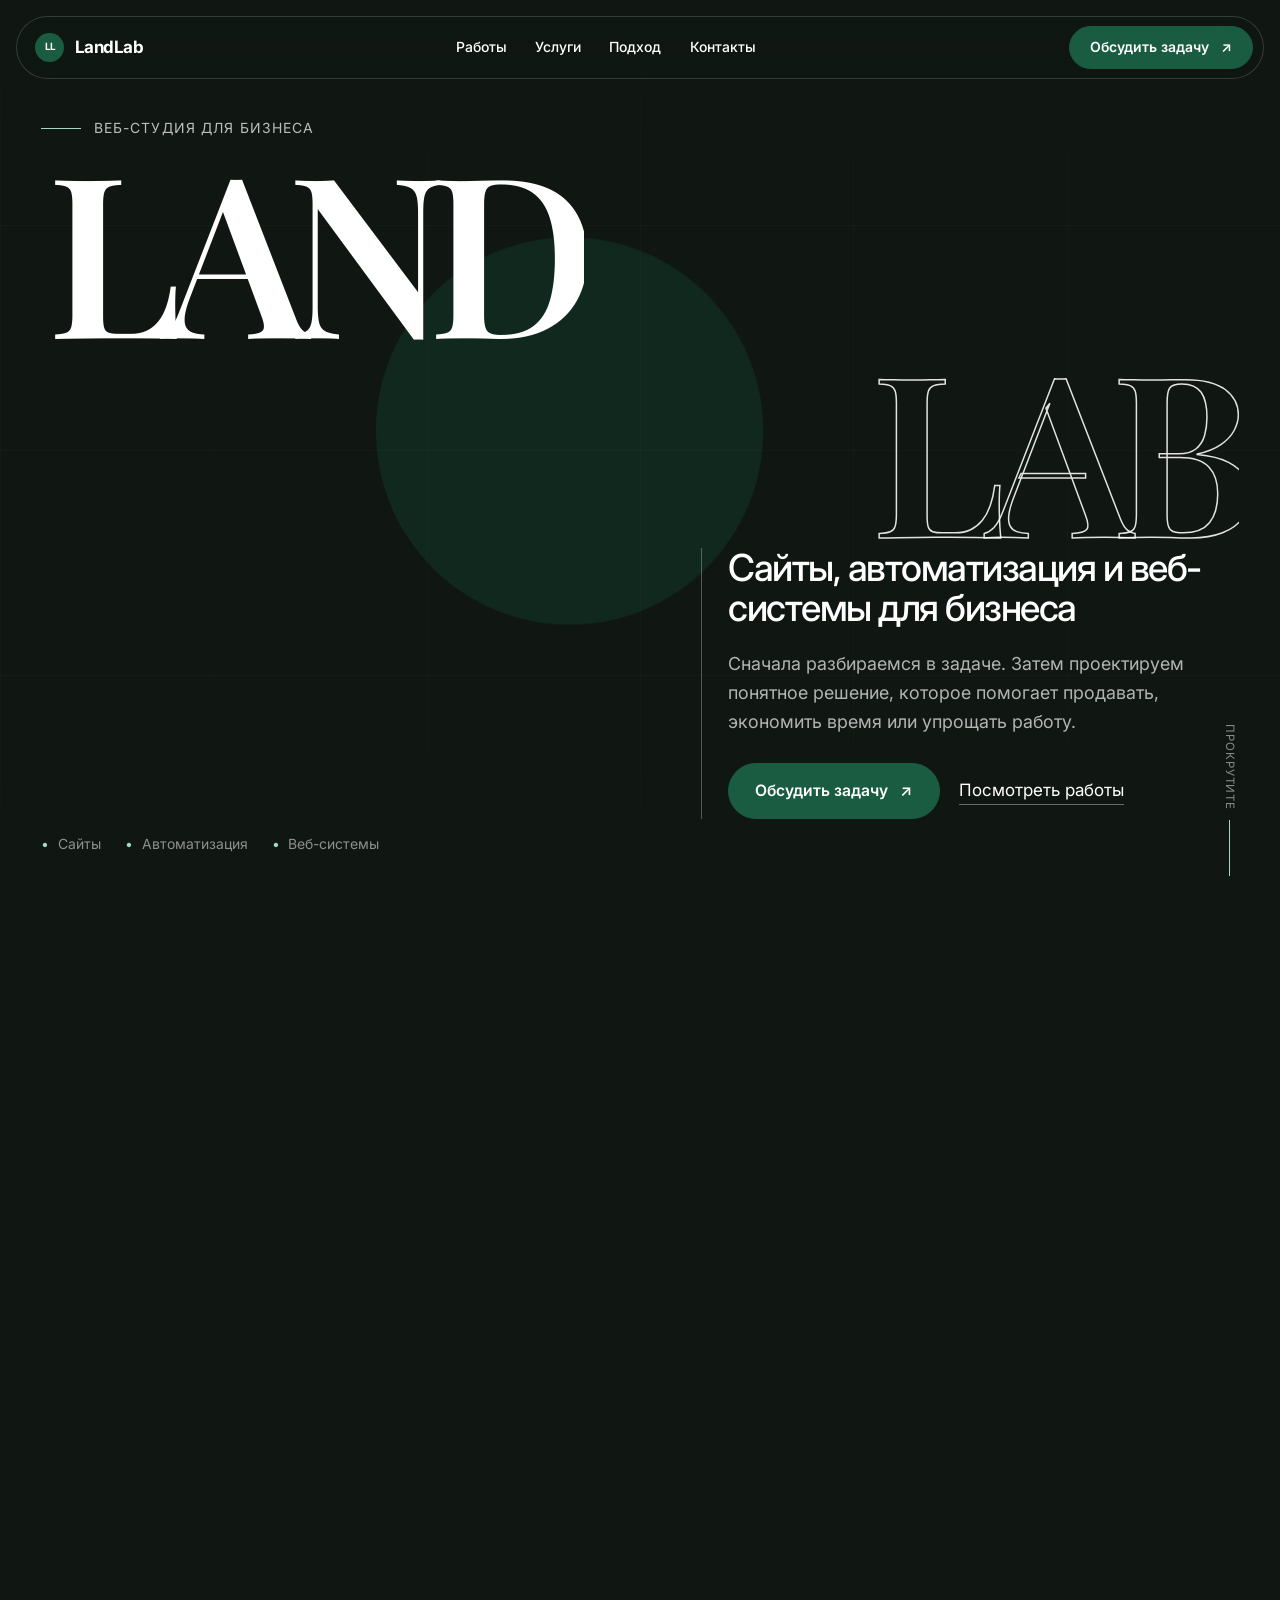
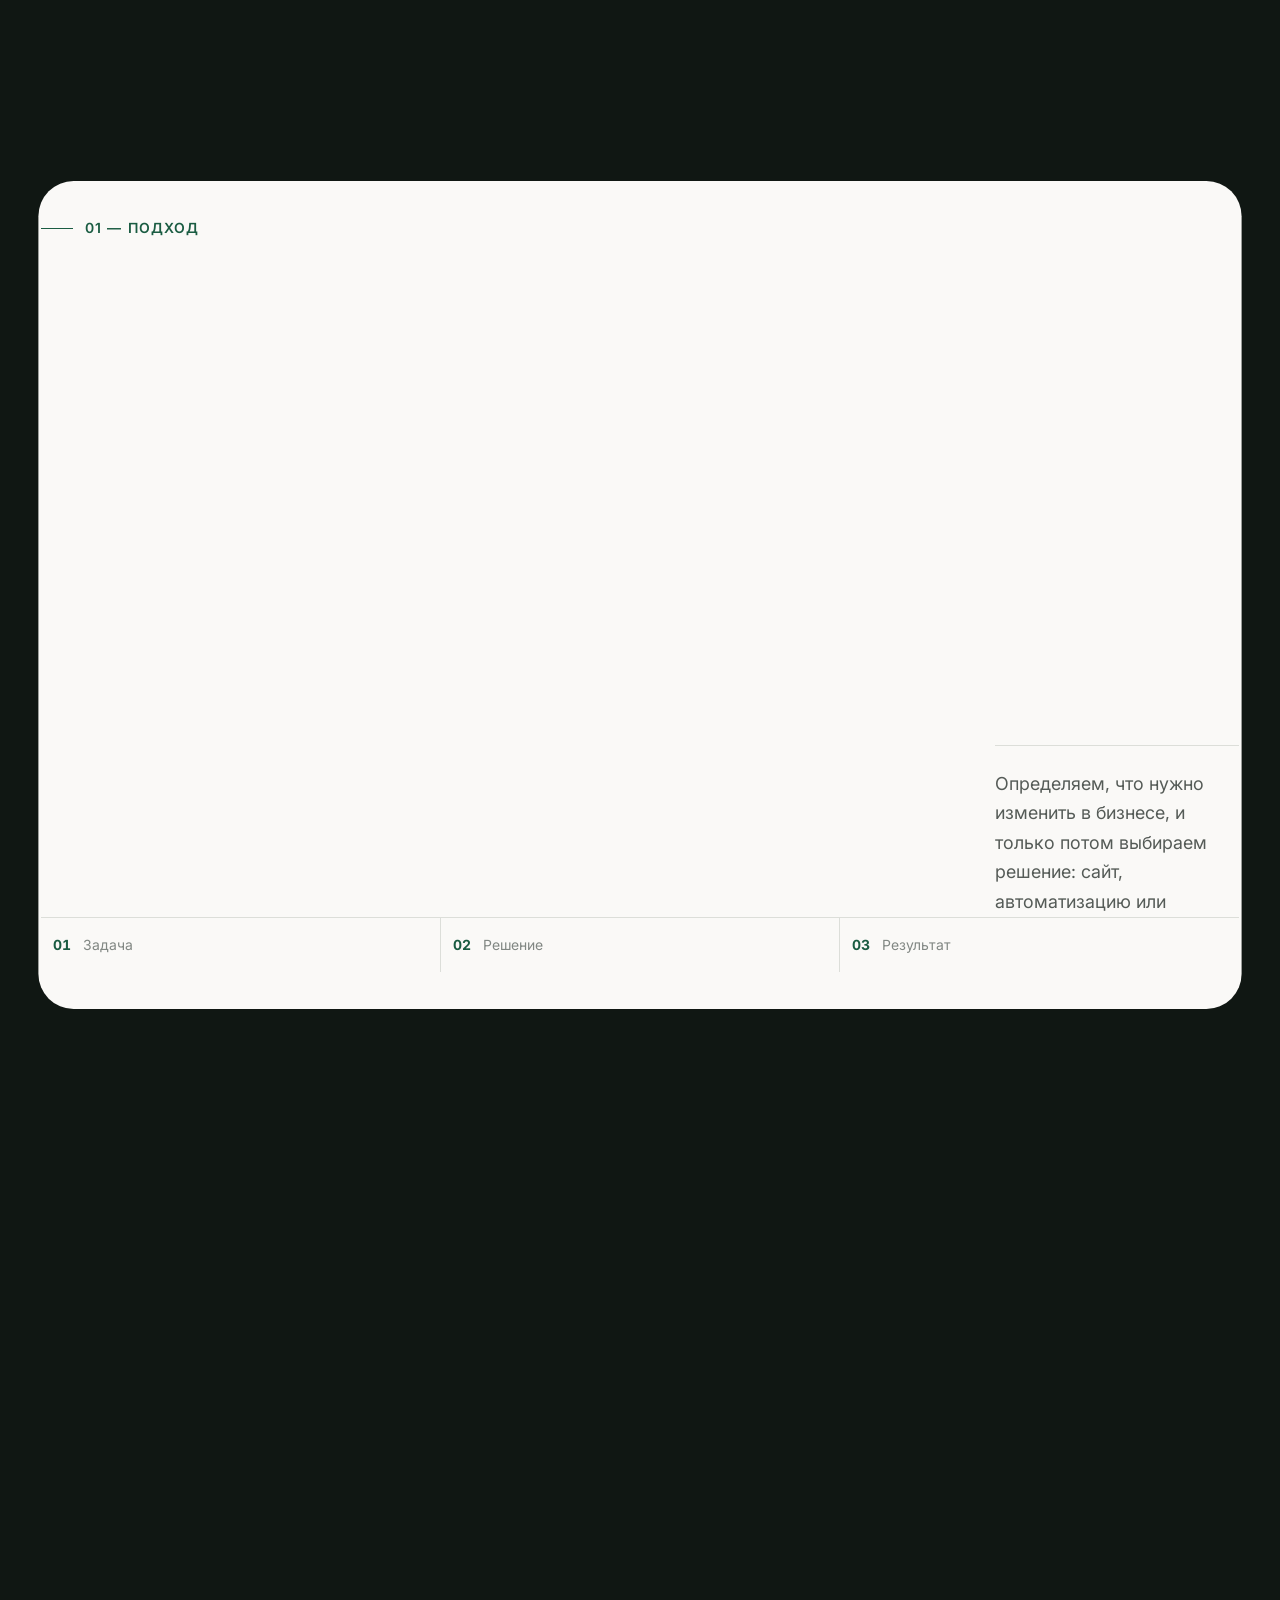
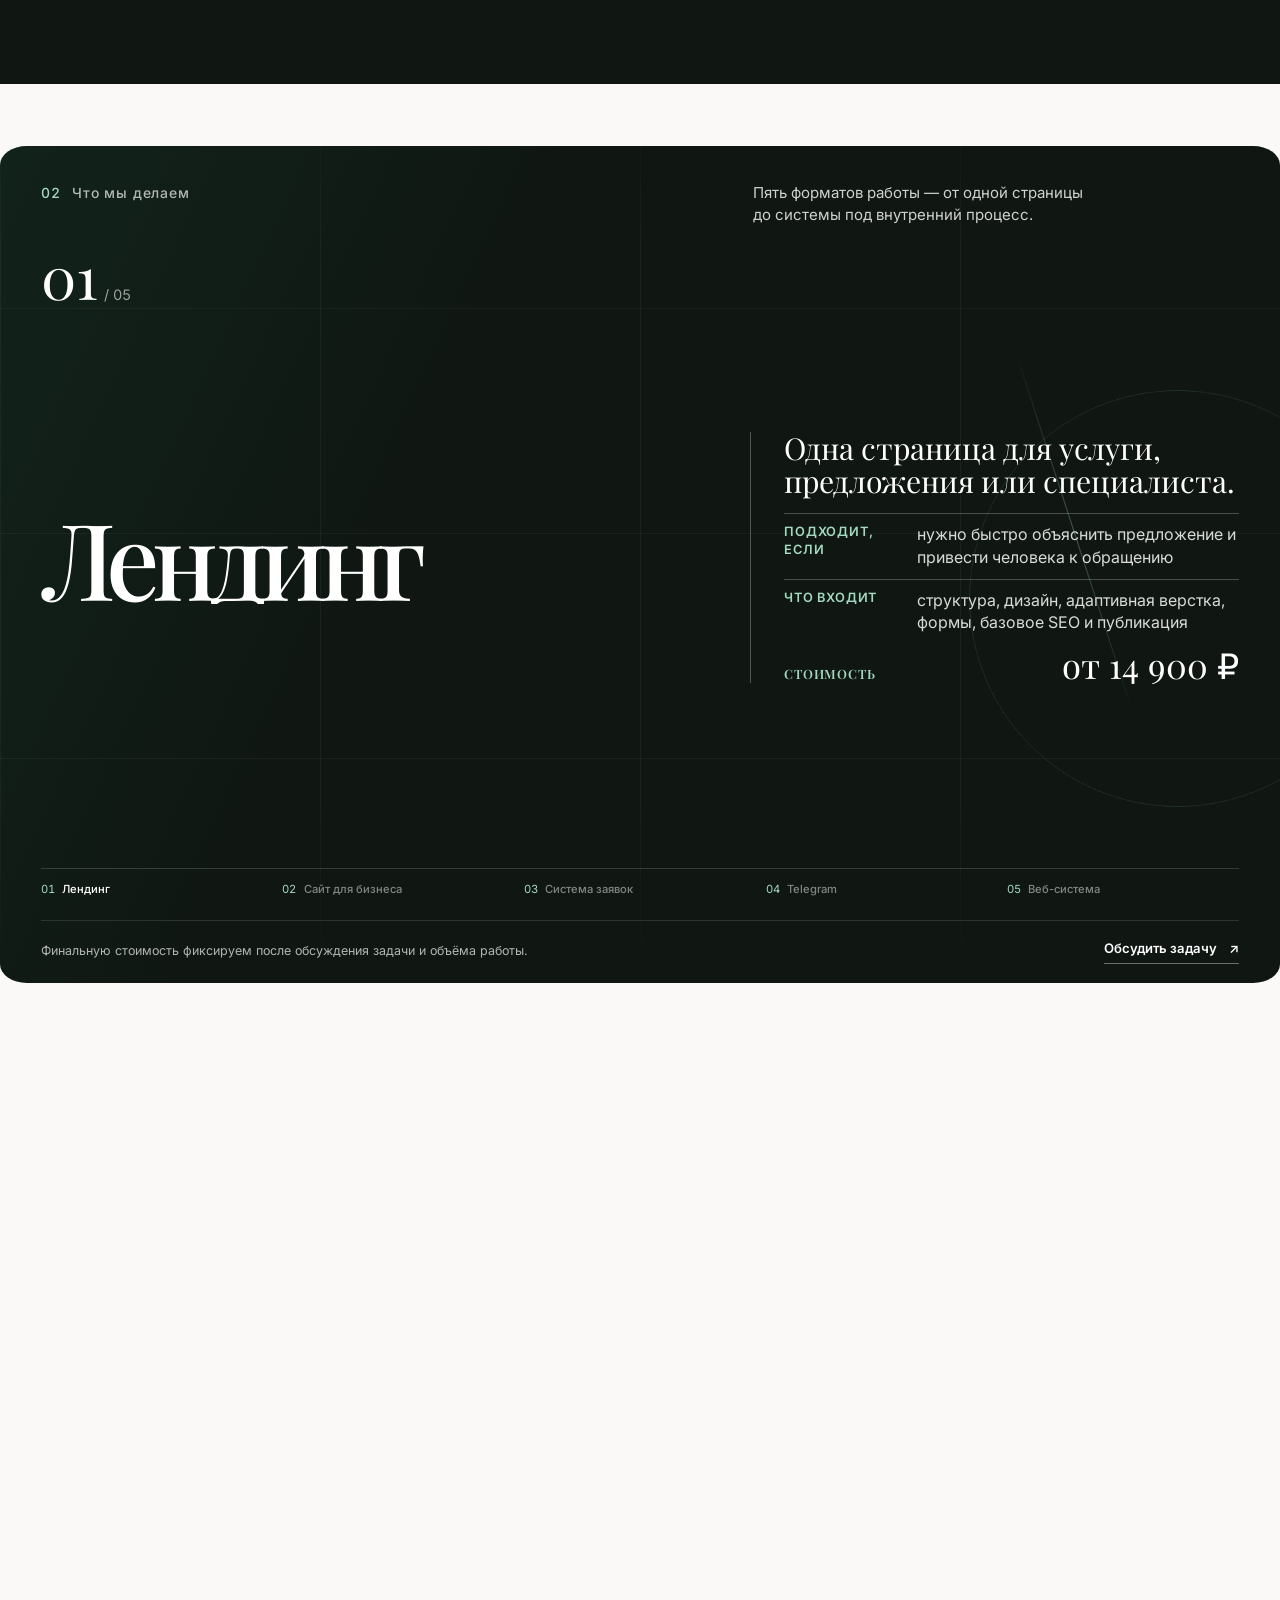
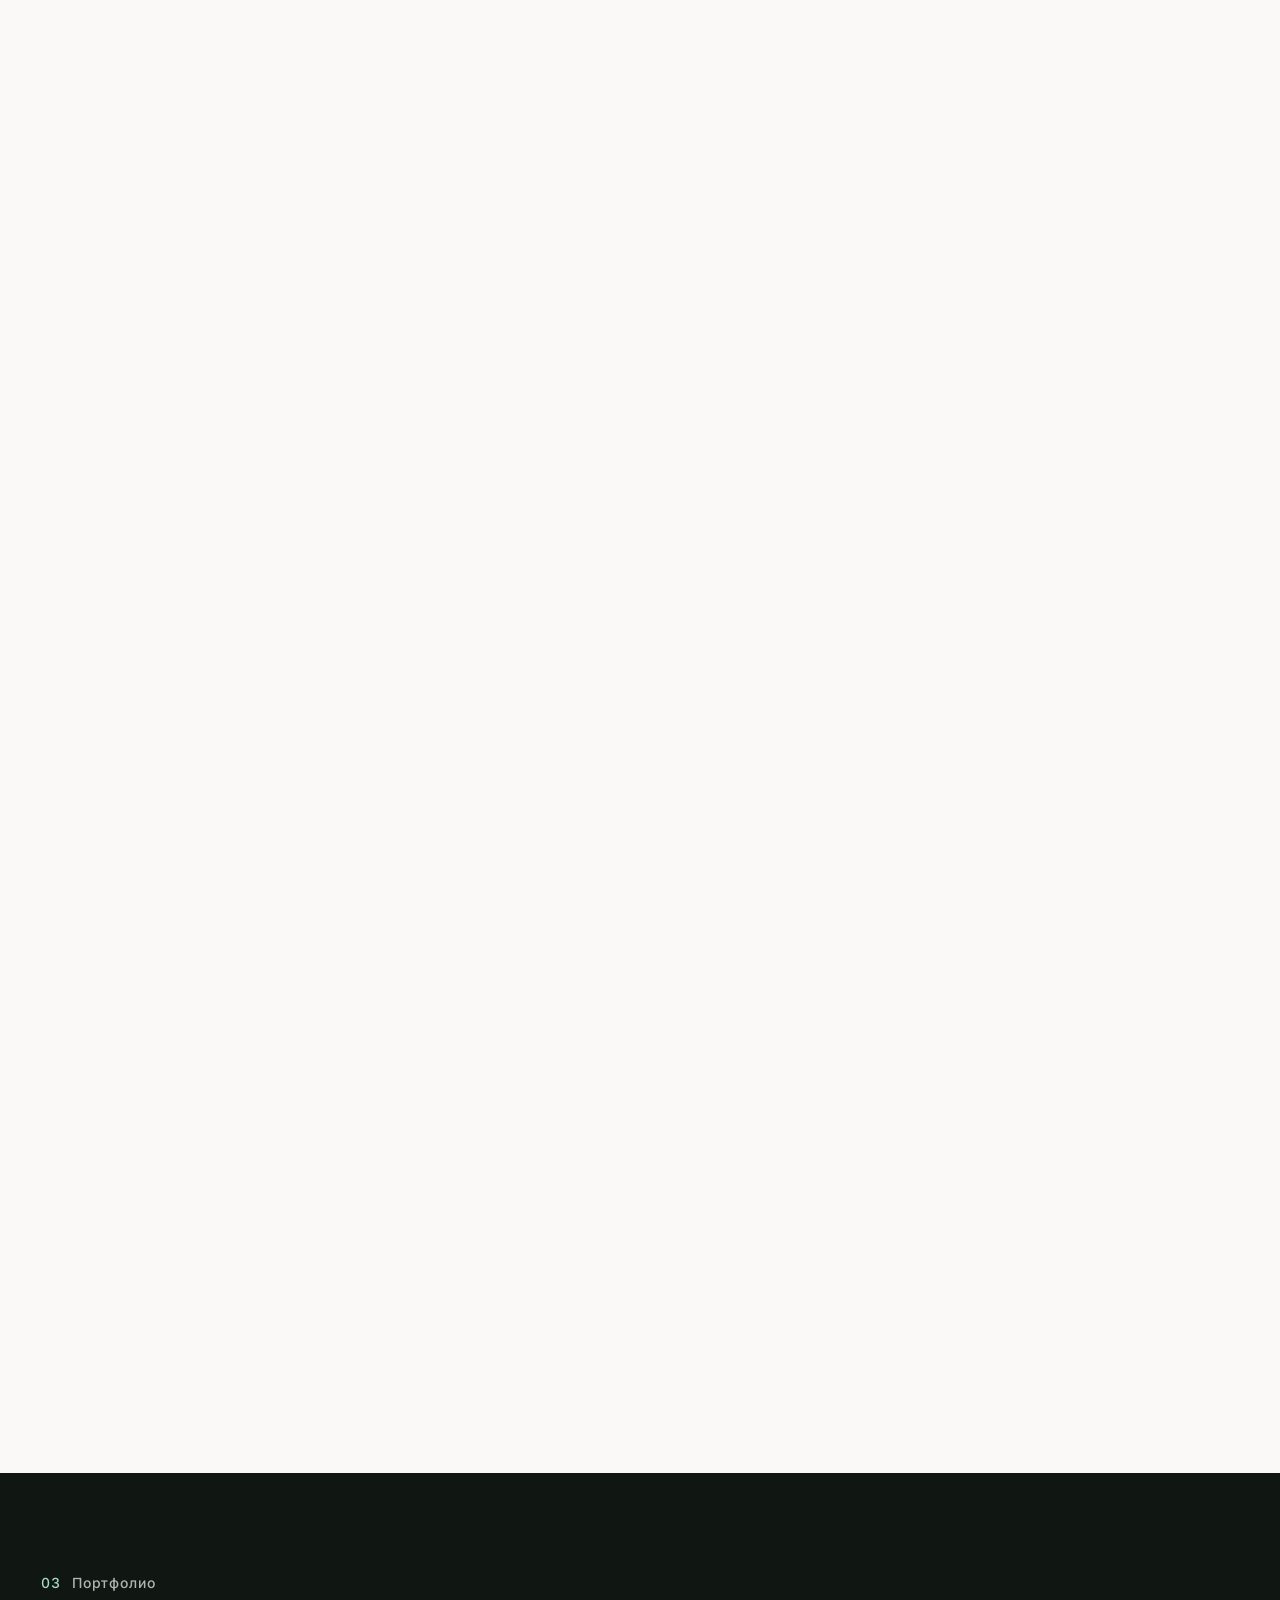
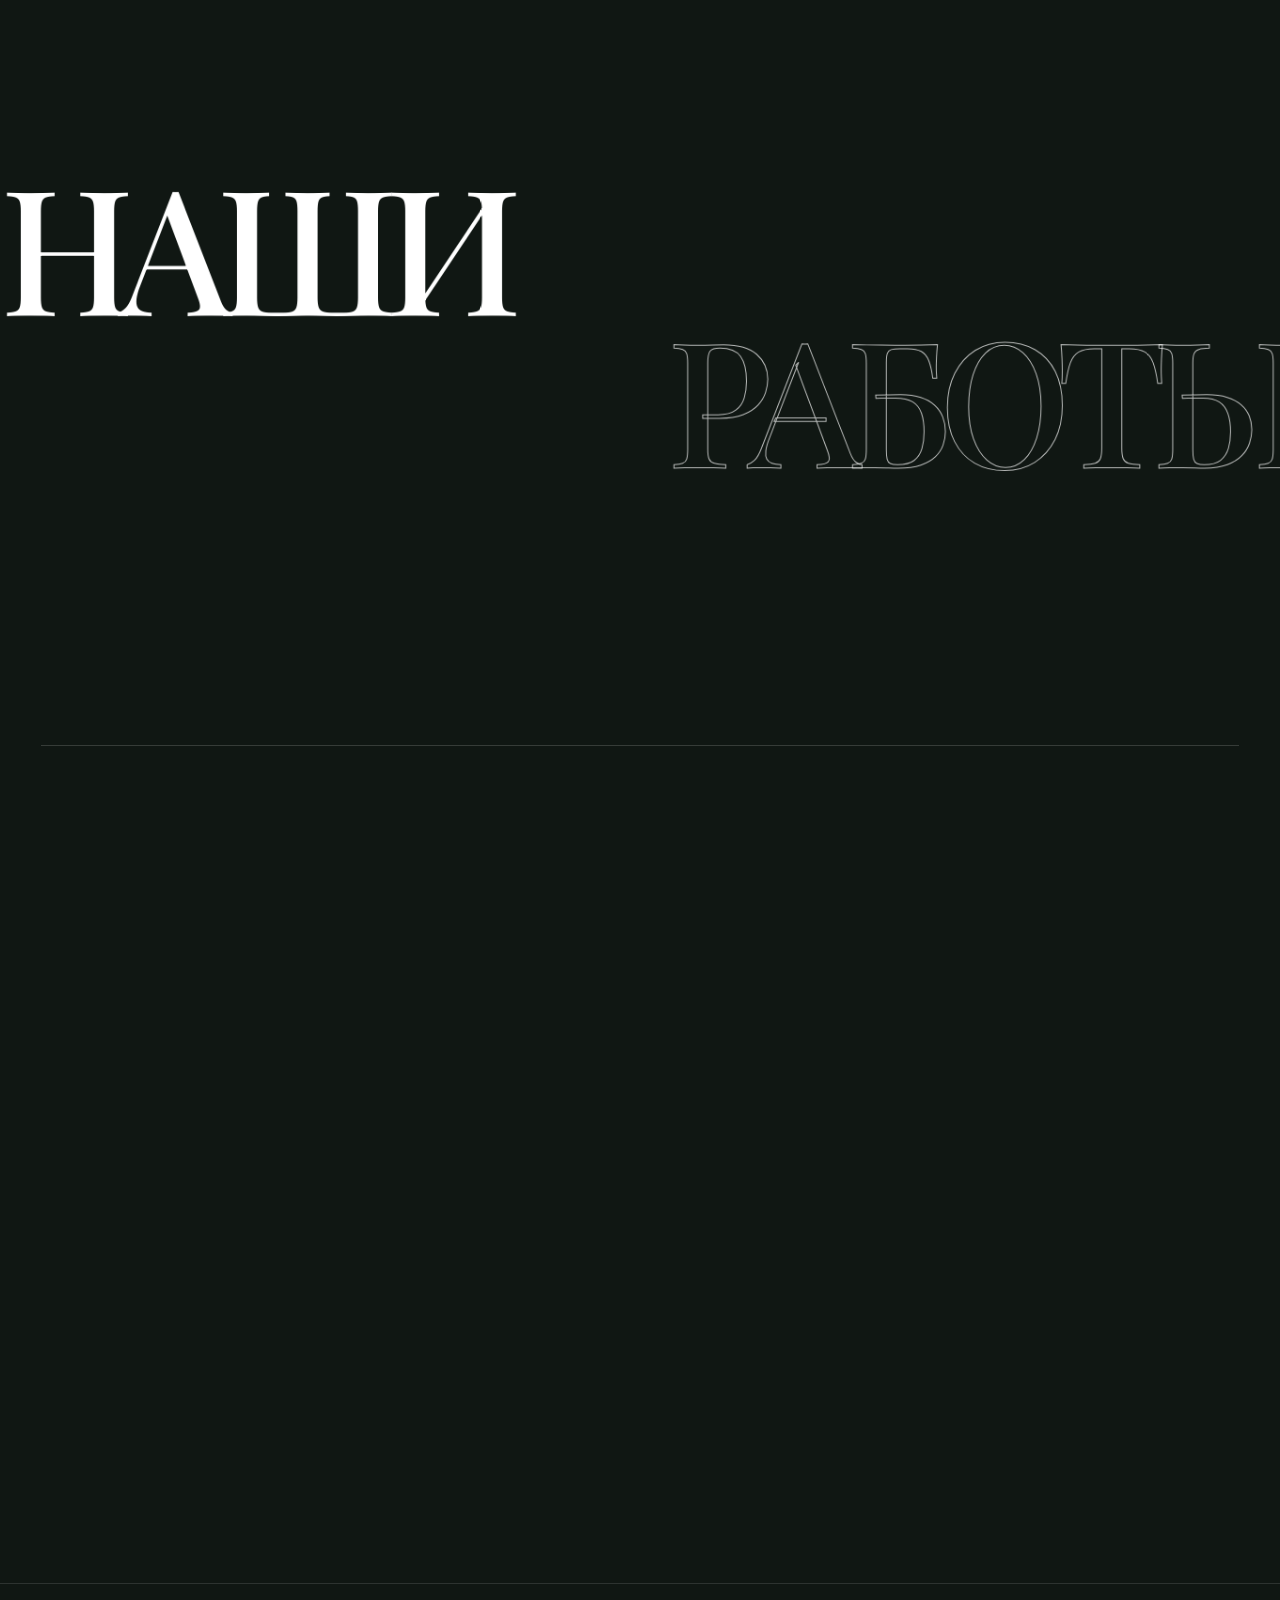
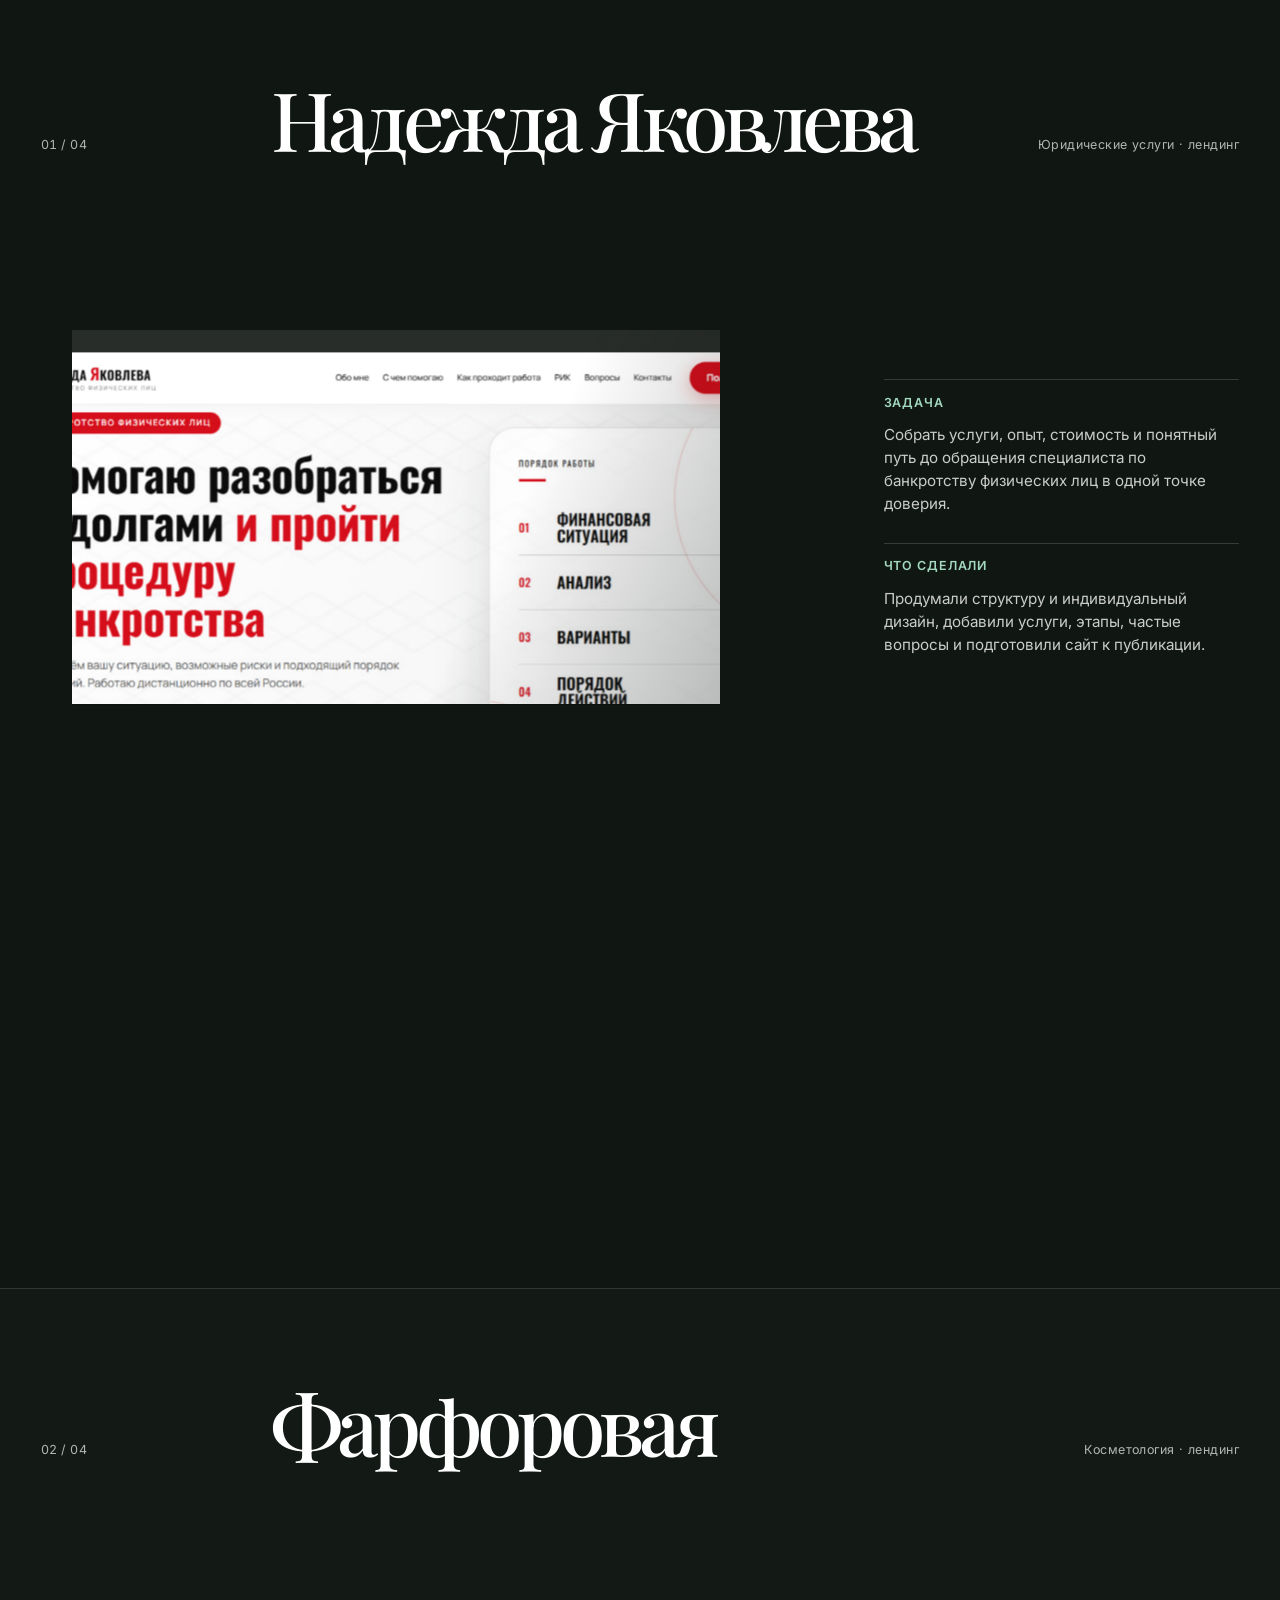
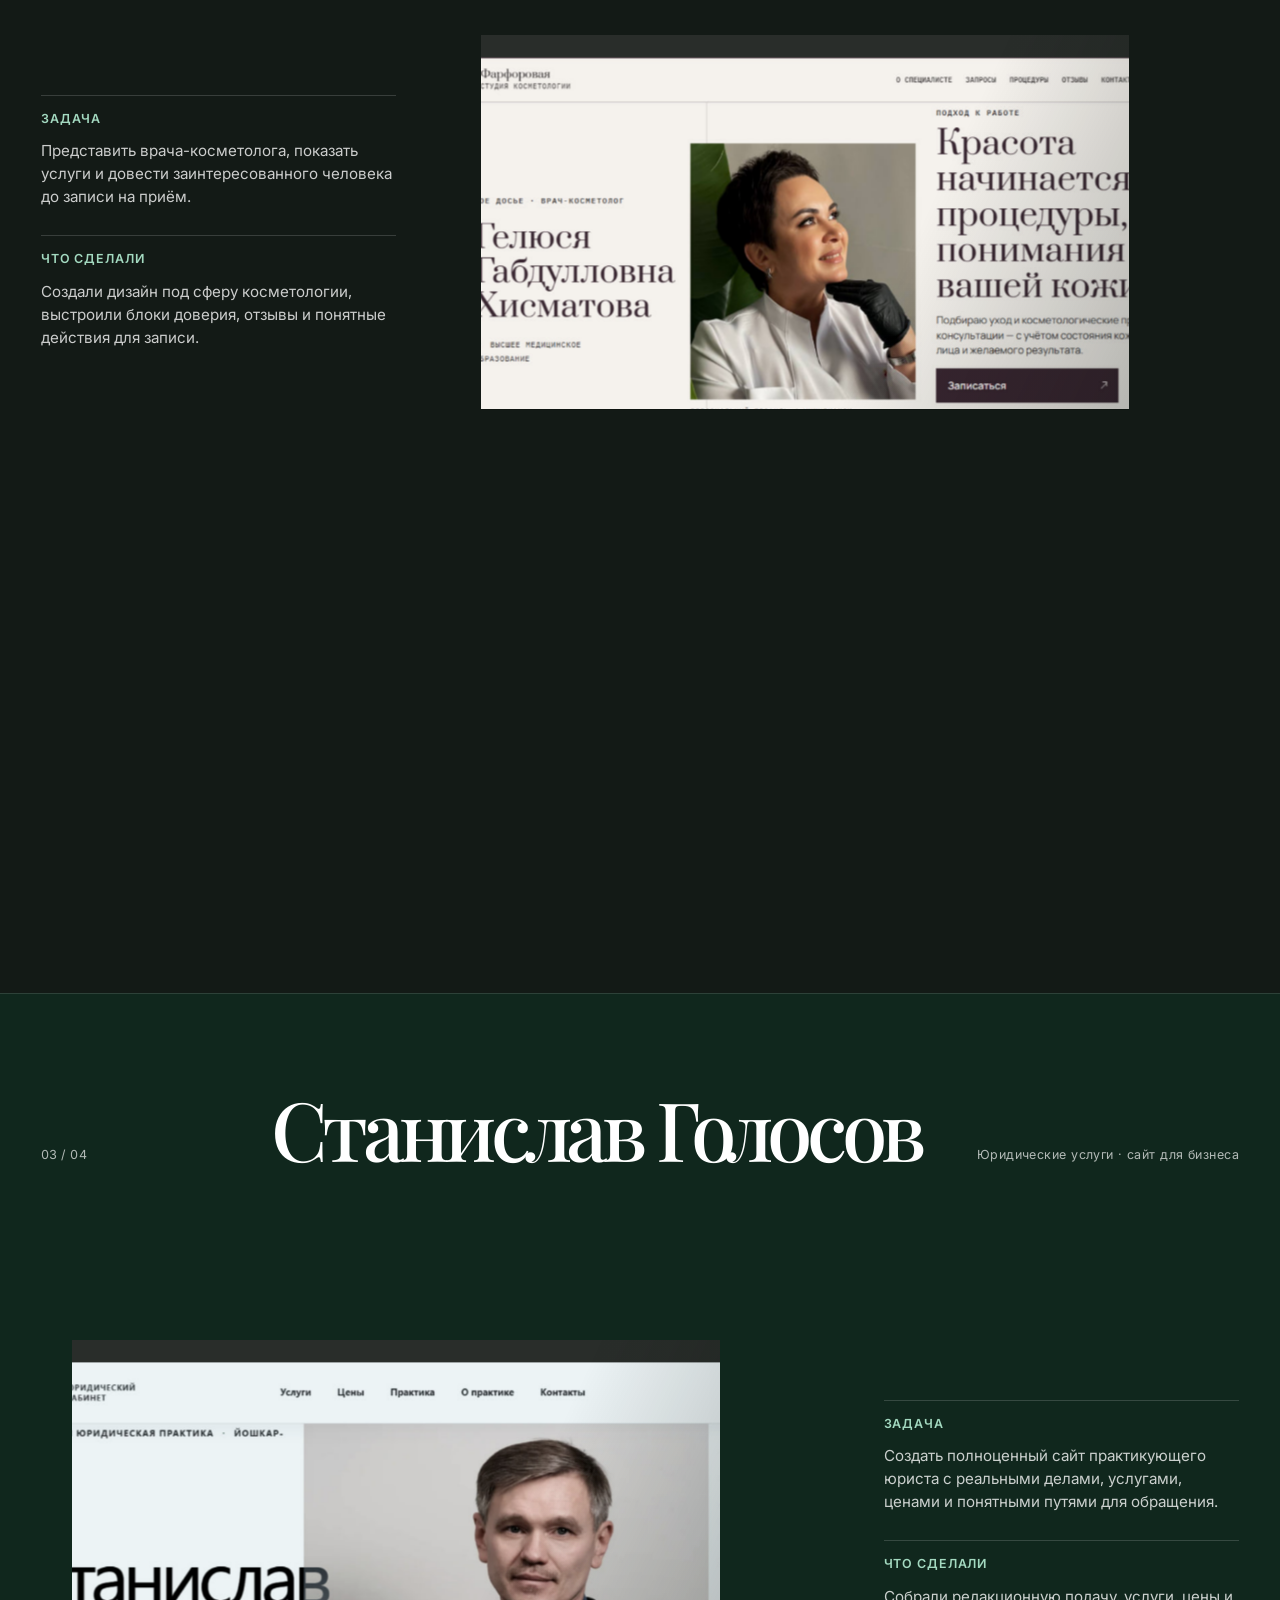
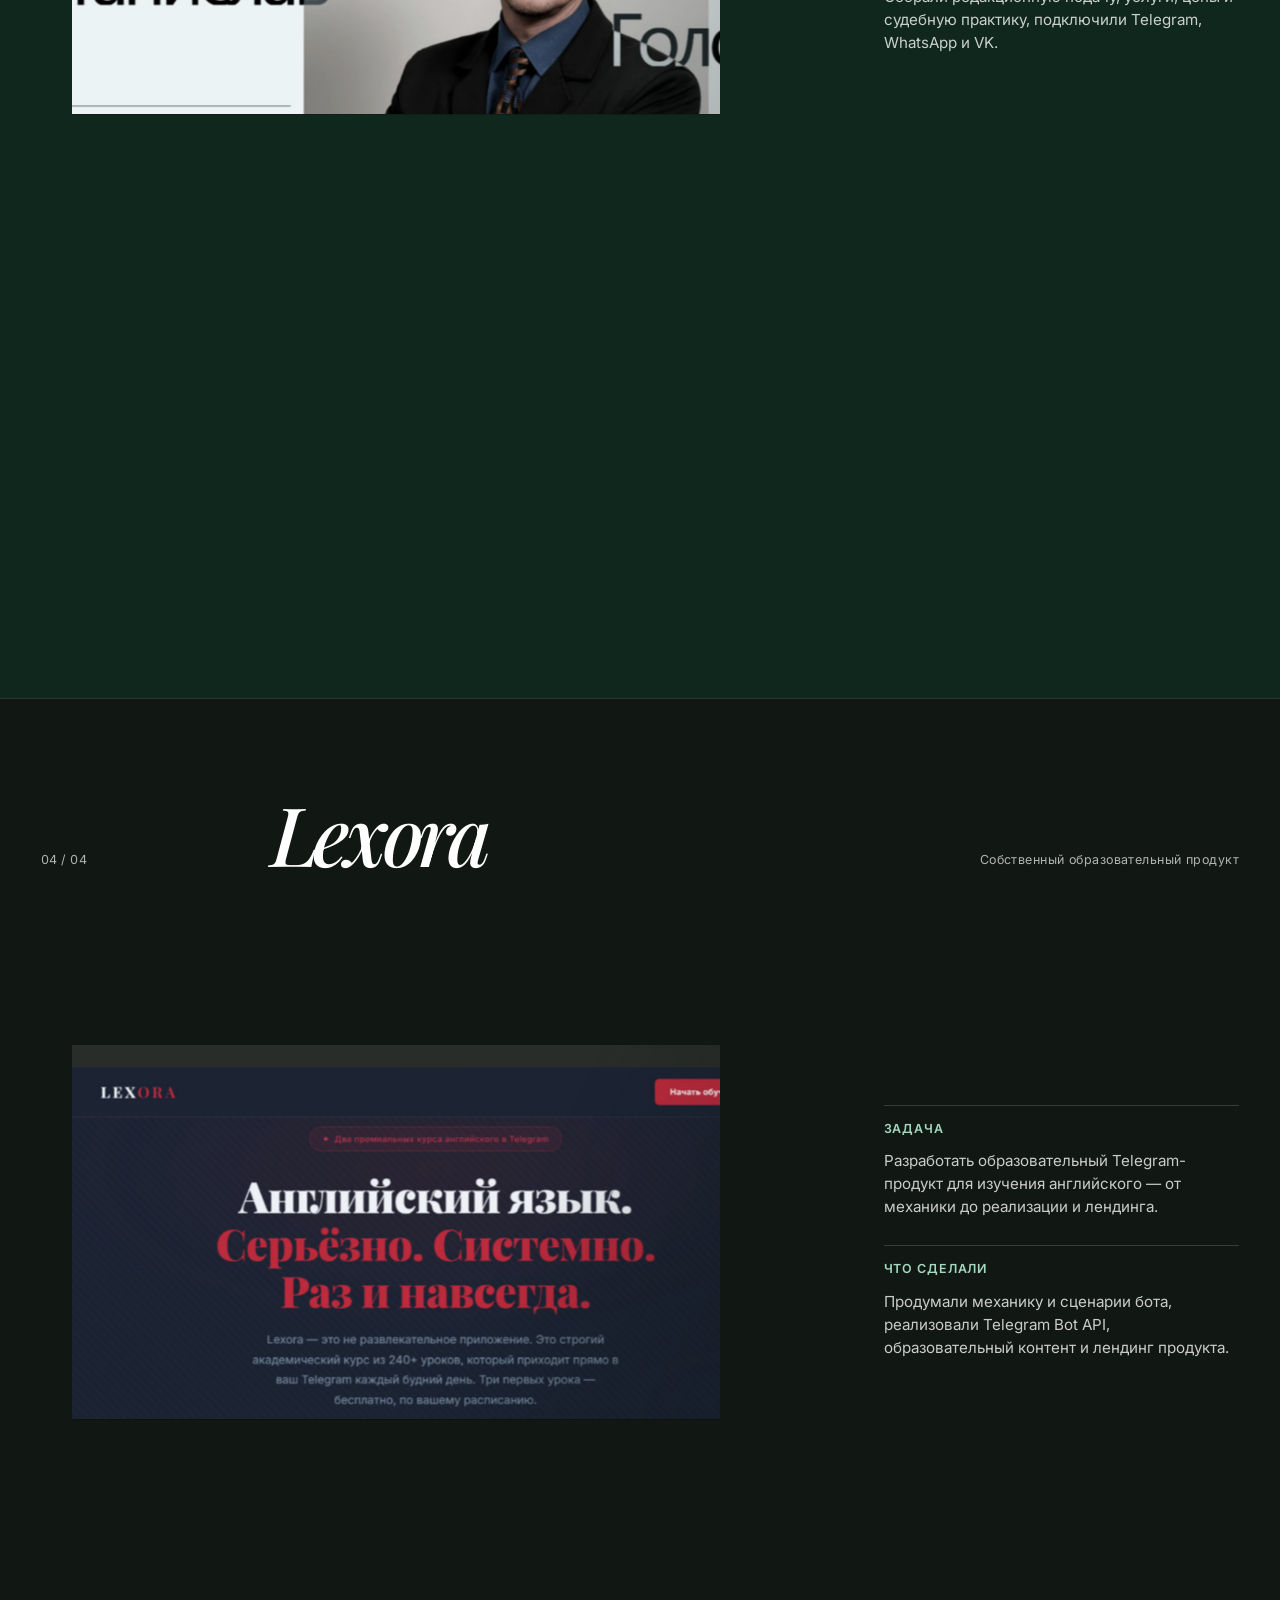
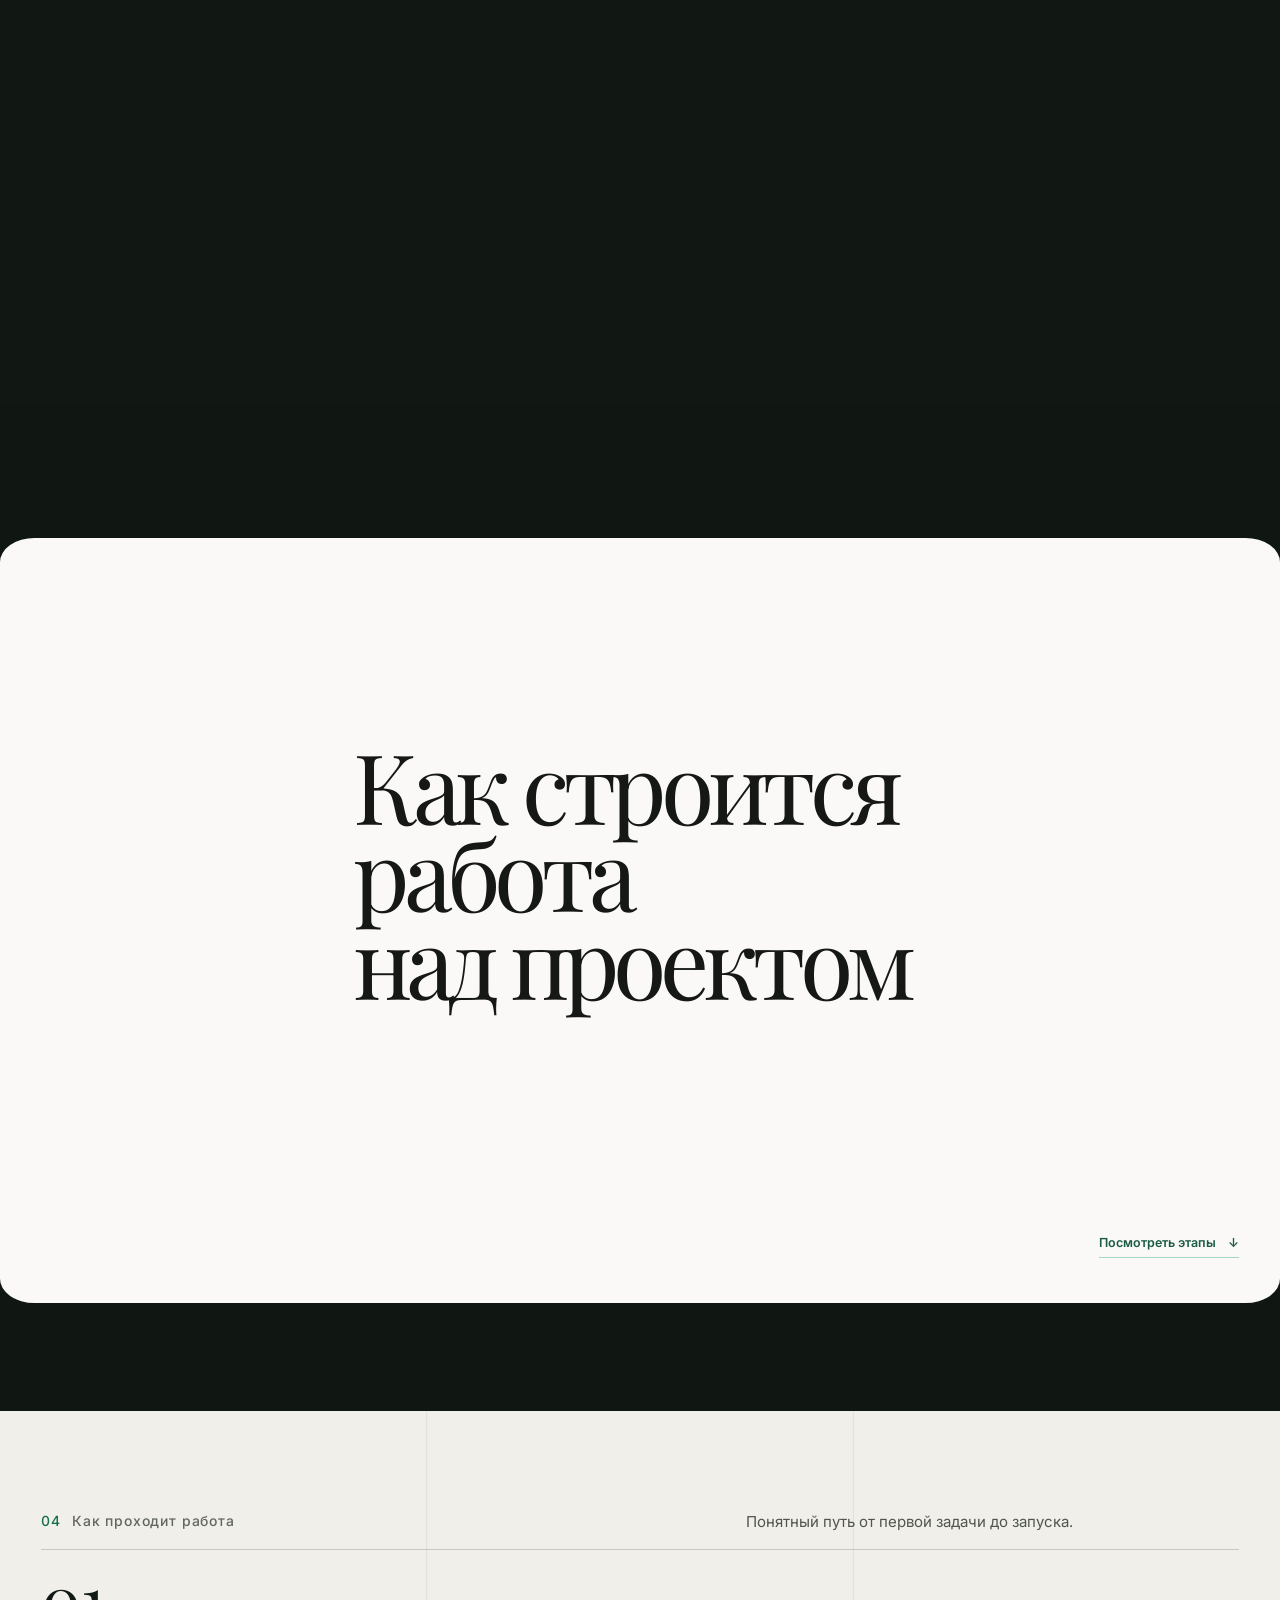
==== commit b7fb8739: "fix: finalize LandLab redesign polish" ====
--- a/index.html
+++ b/index.html
@@ -199,6 +199,7 @@
   <link rel="stylesheet" href="pass1.css" />
   <link rel="stylesheet" href="pass2.css" />
   <link rel="stylesheet" href="pass3.css" />
+  <link rel="stylesheet" href="pass4a.css" />
 </head>
 <body class="is-intro-active">
 
@@ -899,7 +900,11 @@
   <div class="ll-contact__surface">
     <header class="ll-contact__header ll-p3-reveal">
       <p class="ll-kicker"><span>06</span> Контакт</p>
-      <h2 id="ll-contact-title"><span>Есть задача?</span><br>Давайте обсудим.</h2>
+      <h2 id="ll-contact-title">
+        <span class="ll-contact__headline-line ll-contact__headline-line--accent"><span>Есть задача?</span></span>
+          <span class="ll-contact__headline-line"><span>Давайте</span></span>
+          <span class="ll-contact__headline-line"><span>обсудим.</span></span>
+      </h2>
     </header>
 
     <div class="ll-contact__layout" id="contact-layout">
@@ -914,6 +919,10 @@
       </div>
 
       <div class="ll-contact__form ll-p3-reveal">
+        <div class="ll-contact__form-head">
+          <p>Заявка на проект</p>
+          <span>Ответ в течение рабочего дня</span>
+        </div>
         <div id="form-fields">
           <form id="contact-form" novalidate>
             <div class="form-field"><label class="form-label" for="cf-name">Имя</label><input class="form-input" type="text" id="cf-name" name="name" placeholder="Как вас зовут?" autocomplete="name" required/></div>
--- a/pass4a.css
+++ b/pass4a.css
@@ -0,0 +1,428 @@
+/* LandLab redesign — Pass 4A: typographic safety and contact refinement. */
+
+/* Keep reveal masks, but give serif glyphs real ascender/descender room. */
+.ll-hero__word {
+  line-height: 0.75;
+}
+
+.ll-hero__word-line {
+  margin-block: -0.14em -0.18em;
+  padding: 0.14em 0.025em 0.18em;
+}
+
+.ll-mask-line {
+  margin-block: -0.1em -0.15em;
+  padding: 0.1em 0.025em 0.15em;
+}
+
+.ll-service__title-wrap {
+  margin-block: -0.12em -0.18em;
+  padding: 0.12em 0.04em 0.18em;
+}
+
+@media (min-width: 981px) and (min-height: 801px) {
+  .ll-service:nth-child(4) .ll-service__title {
+    max-width: 100%;
+    font-size: clamp(3.55rem, 6.55vw, 7.3rem);
+  }
+}
+
+/* Semantic headings should not be clipped by the generic section reveal. */
+.ll-about__header.ll-p3-reveal,
+.ll-contact__header.ll-p3-reveal {
+  clip-path: none;
+}
+
+/* Contact scene */
+.ll-contact {
+  padding: clamp(0.65rem, 1.4vw, 1.35rem);
+}
+
+.ll-contact__surface {
+  isolation: isolate;
+  min-height: calc(100svh - clamp(1.3rem, 2.8vw, 2.7rem));
+  padding: calc(var(--ll-header-safe) + clamp(2.5rem, 4.5vw, 4.5rem)) var(--ll-gutter) clamp(3.5rem, 7vw, 7rem);
+  border: 1px solid rgba(255, 255, 255, 0.11);
+  border-radius: clamp(1.5rem, 3.3vw, 3.5rem);
+  box-shadow: 0 2.5rem 7rem rgba(16, 25, 20, 0.2);
+  background:
+    radial-gradient(circle at calc(16% + var(--contact-progress) * 54%) 36%, rgba(67, 157, 116, 0.24), transparent 31%),
+    linear-gradient(145deg, rgba(255, 255, 255, 0.035), transparent 42%),
+    var(--ll-night);
+}
+
+.ll-contact__surface::before {
+  opacity: 0.7;
+  background-size: min(23vw, 22rem) min(23vw, 22rem);
+  -webkit-mask-image: linear-gradient(to bottom, rgba(0, 0, 0, 0.82), transparent 82%);
+  mask-image: linear-gradient(to bottom, rgba(0, 0, 0, 0.82), transparent 82%);
+}
+
+.ll-contact__surface::after {
+  position: absolute;
+  z-index: -1;
+  top: 13%;
+  right: -13%;
+  width: min(48vw, 46rem);
+  aspect-ratio: 1;
+  border: 1px solid rgba(134, 211, 171, 0.16);
+  border-radius: 50%;
+  content: '';
+  transform: translate3d(calc(var(--contact-progress) * -4vw), calc(var(--contact-progress) * 3vh), 0)
+    scale(calc(0.92 + var(--contact-progress) * 0.08));
+  pointer-events: none;
+}
+
+.ll-contact__header {
+  margin-bottom: clamp(3.5rem, 6vw, 6.5rem);
+}
+
+.ll-contact__header h2 {
+  max-width: 11ch;
+  margin-top: clamp(1.8rem, 3vw, 3rem);
+  font-size: clamp(4.25rem, min(9.2vw, 15svh), 10.5rem);
+  letter-spacing: -0.075em;
+  line-height: 0.86;
+}
+
+.ll-contact__header h2 span {
+  color: inherit;
+}
+
+.ll-contact__headline-line {
+  display: block;
+  width: max-content;
+  max-width: 100%;
+  margin: -0.12em -0.04em -0.18em;
+  padding: 0.12em 0.04em 0.18em;
+  overflow: hidden;
+}
+
+.ll-contact__headline-line > span {
+  display: block;
+  transform: translate3d(0, 112%, 0);
+  transition: transform 0.95s var(--ll-ease-out);
+  will-change: transform;
+}
+
+.ll-contact__headline-line--accent > span {
+  color: var(--ll-green-light);
+}
+
+.ll-contact__headline-line:nth-child(2) > span {
+  transition-delay: 0.1s;
+}
+
+.ll-contact__headline-line:nth-child(3) > span {
+  transition-delay: 0.18s;
+}
+
+.ll-contact__header.is-visible .ll-contact__headline-line > span {
+  transform: translate3d(0, 0, 0);
+}
+
+.ll-contact__layout {
+  grid-template-columns: minmax(21rem, 0.92fr) minmax(30rem, 1.08fr);
+  gap: clamp(3.5rem, 5.5vw, 6.5rem);
+  align-items: stretch;
+}
+
+.ll-contact__intro {
+  display: flex;
+  flex-direction: column;
+  min-height: 100%;
+  padding-block: 0.5rem;
+}
+
+.ll-contact__intro > p:first-child {
+  max-width: 18ch;
+  margin-bottom: 1.15rem;
+  font-size: clamp(1.85rem, 2.45vw, 2.75rem);
+  line-height: 1.08;
+}
+
+.ll-contact__intro > p:nth-child(2) {
+  max-width: 28rem;
+  color: rgba(255, 255, 255, 0.72);
+  font-size: clamp(0.98rem, 1.05vw, 1.08rem);
+  line-height: 1.55;
+}
+
+.ll-contact__links {
+  width: min(100%, 30rem);
+  margin-top: auto;
+  padding-top: clamp(2.5rem, 5vw, 5rem);
+  gap: 0;
+}
+
+.ll-contact__links a {
+  display: flex;
+  align-items: center;
+  justify-content: space-between;
+  width: 100%;
+  padding: 1rem 0;
+  border-top: 1px solid rgba(255, 255, 255, 0.2);
+  border-bottom: 0;
+  font-size: clamp(0.96rem, 1.05vw, 1.08rem);
+  transition: color var(--ll-scene-fast) ease, padding var(--ll-scene-fast) var(--ll-ease-out);
+}
+
+.ll-contact__links a:last-child {
+  border-bottom: 1px solid rgba(255, 255, 255, 0.2);
+}
+
+.ll-contact__links a:hover {
+  padding-inline: 0.35rem;
+  color: var(--ll-green-light);
+}
+
+.ll-contact__links a span {
+  transition: transform var(--ll-scene-fast) var(--ll-ease-out);
+}
+
+.ll-contact__links a:hover span {
+  transform: translate3d(0.2rem, -0.2rem, 0);
+}
+
+.ll-contact__legal {
+  margin-top: 1.5rem;
+  color: rgba(255, 255, 255, 0.55);
+  line-height: 1.5;
+}
+
+.ll-contact__form {
+  position: relative;
+  padding: clamp(1.4rem, 2.6vw, 2.6rem);
+  border: 1px solid rgba(255, 255, 255, 0.16);
+  border-radius: clamp(1.25rem, 2vw, 2rem);
+  background: linear-gradient(145deg, rgba(255, 255, 255, 0.095), rgba(255, 255, 255, 0.045));
+  box-shadow: inset 0 1px 0 rgba(255, 255, 255, 0.09), 0 2rem 5rem rgba(0, 0, 0, 0.16);
+}
+
+.ll-contact__form-head {
+  display: flex;
+  align-items: baseline;
+  justify-content: space-between;
+  gap: 1.5rem;
+  margin-bottom: clamp(1.4rem, 2.6vw, 2.25rem);
+  padding-bottom: 1rem;
+  border-bottom: 1px solid rgba(255, 255, 255, 0.18);
+}
+
+.ll-contact__form-head p {
+  font-family: var(--ll-font-display);
+  font-size: clamp(1.55rem, 2vw, 2.15rem);
+  line-height: 1;
+}
+
+.ll-contact__form-head span {
+  color: rgba(255, 255, 255, 0.6);
+  font-size: clamp(0.73rem, 0.78vw, 0.82rem);
+  text-align: right;
+}
+
+.ll-contact .form-field {
+  margin-bottom: clamp(0.9rem, 1.6vw, 1.3rem);
+}
+
+.ll-contact .form-label {
+  margin: 0 0 0.52rem 0.15rem;
+  color: rgba(255, 255, 255, 0.82);
+  font-size: clamp(0.78rem, 0.82vw, 0.86rem);
+  font-weight: 600;
+}
+
+.ll-contact .form-input,
+.ll-contact .form-textarea {
+  padding: 0.95rem 1.05rem;
+  border: 1px solid rgba(255, 255, 255, 0.18);
+  border-radius: 0.85rem;
+  outline: 0;
+  background: rgba(4, 13, 9, 0.3);
+  font-size: clamp(1rem, 1.08vw, 1.12rem);
+  transition: border-color var(--ll-scene-fast) ease, background var(--ll-scene-fast) ease, box-shadow var(--ll-scene-fast) ease;
+}
+
+.ll-contact .form-textarea {
+  min-height: 8rem;
+}
+
+.ll-contact .form-input::placeholder,
+.ll-contact .form-textarea::placeholder {
+  color: rgba(255, 255, 255, 0.42);
+}
+
+.ll-contact .form-input:hover,
+.ll-contact .form-textarea:hover {
+  border-color: rgba(255, 255, 255, 0.3);
+  background: rgba(4, 13, 9, 0.4);
+}
+
+.ll-contact .form-input:focus,
+.ll-contact .form-textarea:focus {
+  border-color: var(--ll-green-light);
+  background: rgba(4, 13, 9, 0.48);
+  box-shadow: 0 0 0 3px rgba(134, 211, 171, 0.12);
+}
+
+.ll-contact__submit {
+  margin-top: 1rem;
+  padding: 1.2rem 1.35rem;
+  border: 1px solid transparent;
+  border-radius: 0.9rem;
+  box-shadow: 0 0.8rem 2rem rgba(67, 157, 116, 0.18);
+  transition: color var(--ll-scene-fast) ease, background var(--ll-scene-fast) ease,
+    transform var(--ll-scene-fast) var(--ll-ease-out), box-shadow var(--ll-scene-fast) ease;
+}
+
+.ll-contact__submit:hover {
+  color: var(--ll-night);
+  background: #9ae1bb;
+  box-shadow: 0 1.1rem 2.6rem rgba(67, 157, 116, 0.28);
+  transform: translate3d(0, -2px, 0);
+}
+
+.ll-contact__submit:active {
+  transform: translate3d(0, 0, 0);
+}
+
+.ll-contact__note {
+  color: rgba(255, 255, 255, 0.56);
+}
+
+@media (max-width: 980px) {
+  .ll-contact__surface::after {
+    top: 10%;
+    right: -28%;
+    width: min(78vw, 42rem);
+  }
+
+  .ll-contact__header h2 {
+    max-width: 11ch;
+    font-size: clamp(4.2rem, 12.4vw, 7.35rem);
+  }
+
+  .ll-contact__layout {
+    grid-template-columns: 1fr;
+    gap: clamp(3.2rem, 7vw, 5rem);
+  }
+
+  .ll-contact__intro {
+    display: grid;
+    grid-template-columns: minmax(0, 1fr) minmax(16rem, 0.78fr);
+    gap: 1.5rem 4rem;
+  }
+
+  .ll-contact__intro > p:first-child {
+    max-width: 14ch;
+  }
+
+  .ll-contact__links {
+    grid-column: 1 / -1;
+    margin-top: 1rem;
+    padding-top: 0;
+  }
+
+  .ll-contact__legal {
+    grid-column: 1 / -1;
+    margin-top: 0;
+  }
+}
+
+@media (max-width: 640px) {
+  .ll-hero__word {
+    line-height: 0.78;
+  }
+
+  .ll-contact {
+    padding: 0.35rem;
+  }
+
+  .ll-contact__surface {
+    padding: calc(var(--ll-header-safe) + 2.25rem) var(--ll-gutter) 3.5rem;
+    border-radius: 1.4rem;
+  }
+
+  .ll-contact__surface::after {
+    top: 12%;
+    right: -62%;
+    width: 130vw;
+  }
+
+  .ll-contact__header {
+    margin-bottom: 3rem;
+  }
+
+  .ll-contact__header h2 {
+    max-width: none;
+    margin-top: 1.8rem;
+    font-size: clamp(3.35rem, 17.4vw, 4.55rem);
+    letter-spacing: -0.068em;
+    line-height: 0.88;
+  }
+
+  .ll-contact__headline-line {
+    width: 100%;
+  }
+
+  .ll-contact__layout {
+    gap: 3rem;
+  }
+
+  .ll-contact__intro {
+    display: block;
+  }
+
+  .ll-contact__intro > p:first-child {
+    font-size: 1.75rem;
+  }
+
+  .ll-contact__intro > p:nth-child(2) {
+    margin-top: 1rem;
+  }
+
+  .ll-contact__links {
+    margin-top: 2.5rem;
+  }
+
+  .ll-contact__form {
+    padding: 1.15rem;
+    border-radius: 1.2rem;
+  }
+
+  .ll-contact__form-head {
+    display: block;
+    margin-bottom: 1.5rem;
+  }
+
+  .ll-contact__form-head span {
+    display: block;
+    margin-top: 0.45rem;
+    text-align: left;
+  }
+
+  .ll-contact .form-input,
+  .ll-contact .form-textarea {
+    padding: 0.9rem;
+  }
+}
+
+@media (prefers-reduced-motion: reduce) {
+  .ll-contact__headline-line > span,
+  .ll-contact__surface::after,
+  .ll-contact__links a,
+  .ll-contact__links a span,
+  .ll-contact__submit {
+    transform: none !important;
+    transition: none !important;
+  }
+}
+
+html[data-motion='reduced'] .ll-contact__headline-line > span,
+html[data-motion='reduced'] .ll-contact__surface::after,
+html[data-motion='reduced'] .ll-contact__links a,
+html[data-motion='reduced'] .ll-contact__links a span,
+html[data-motion='reduced'] .ll-contact__submit {
+  transform: none !important;
+  transition: none !important;
+}
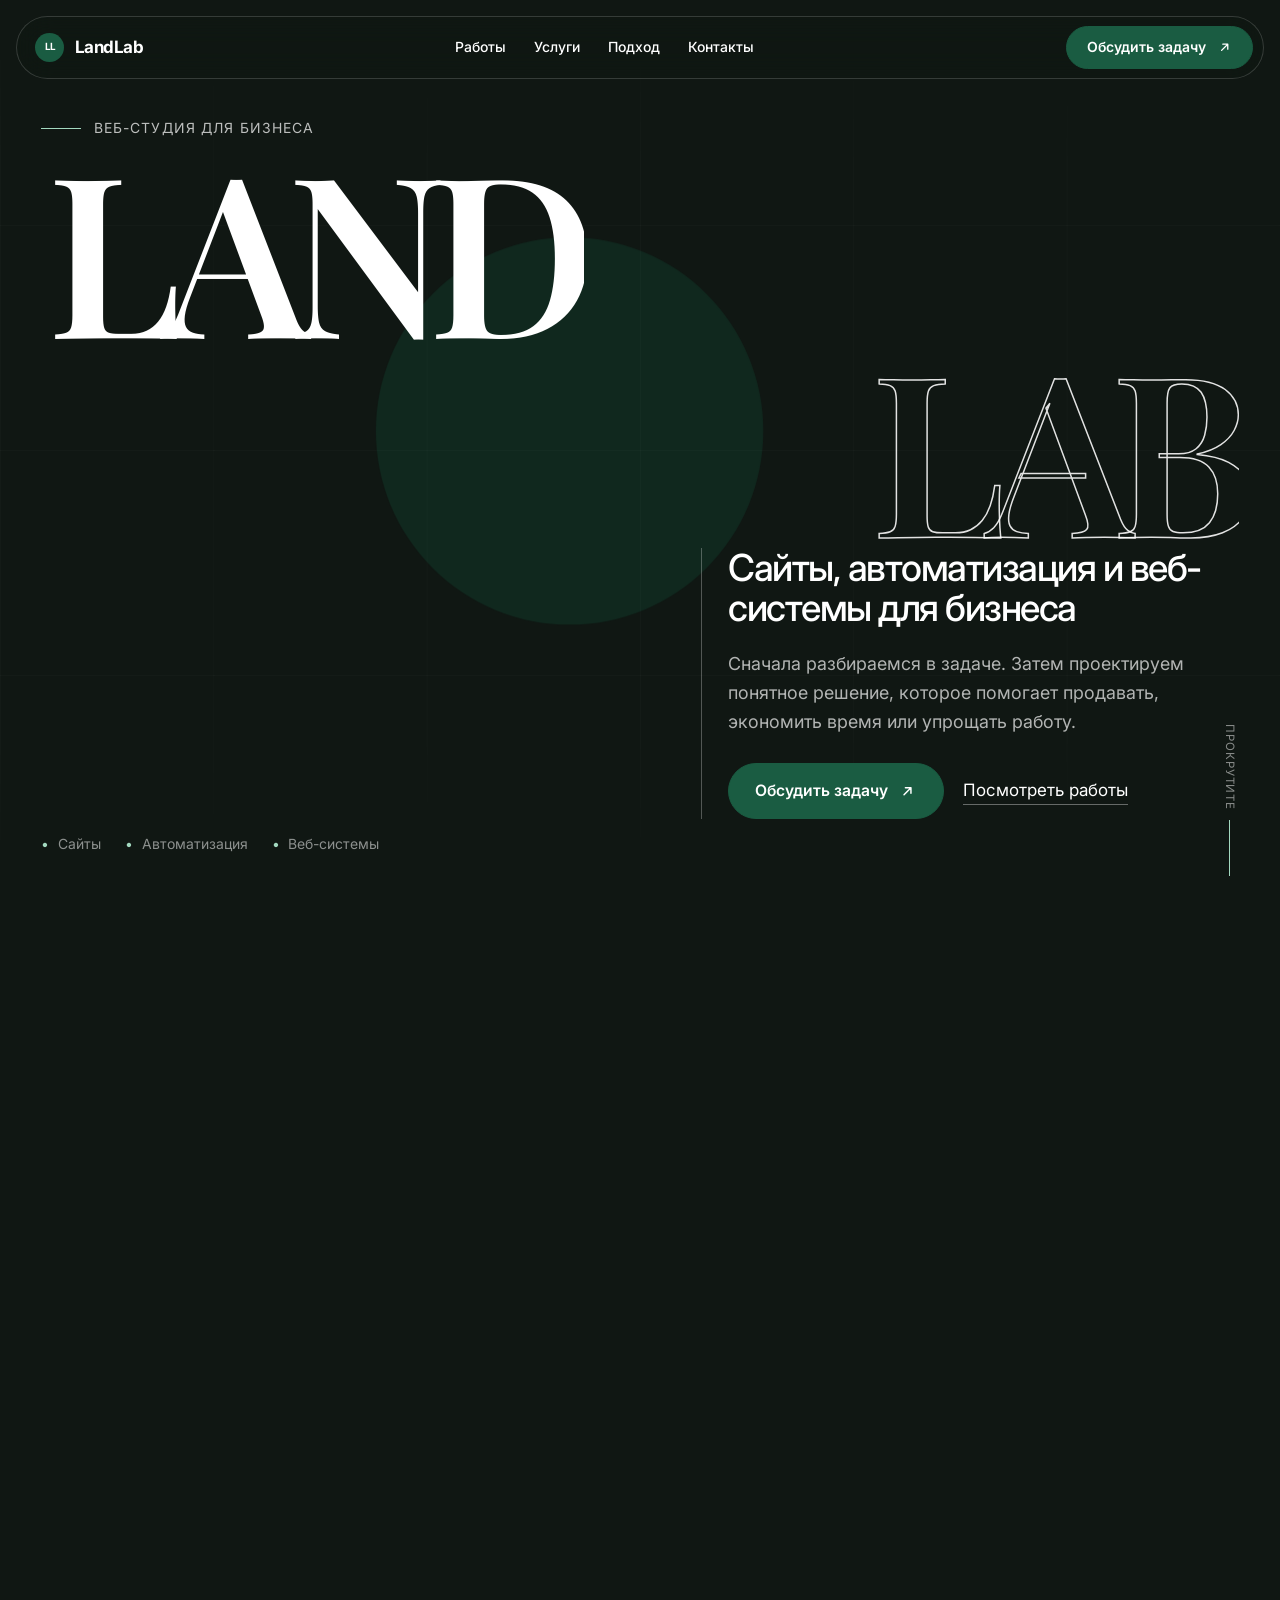
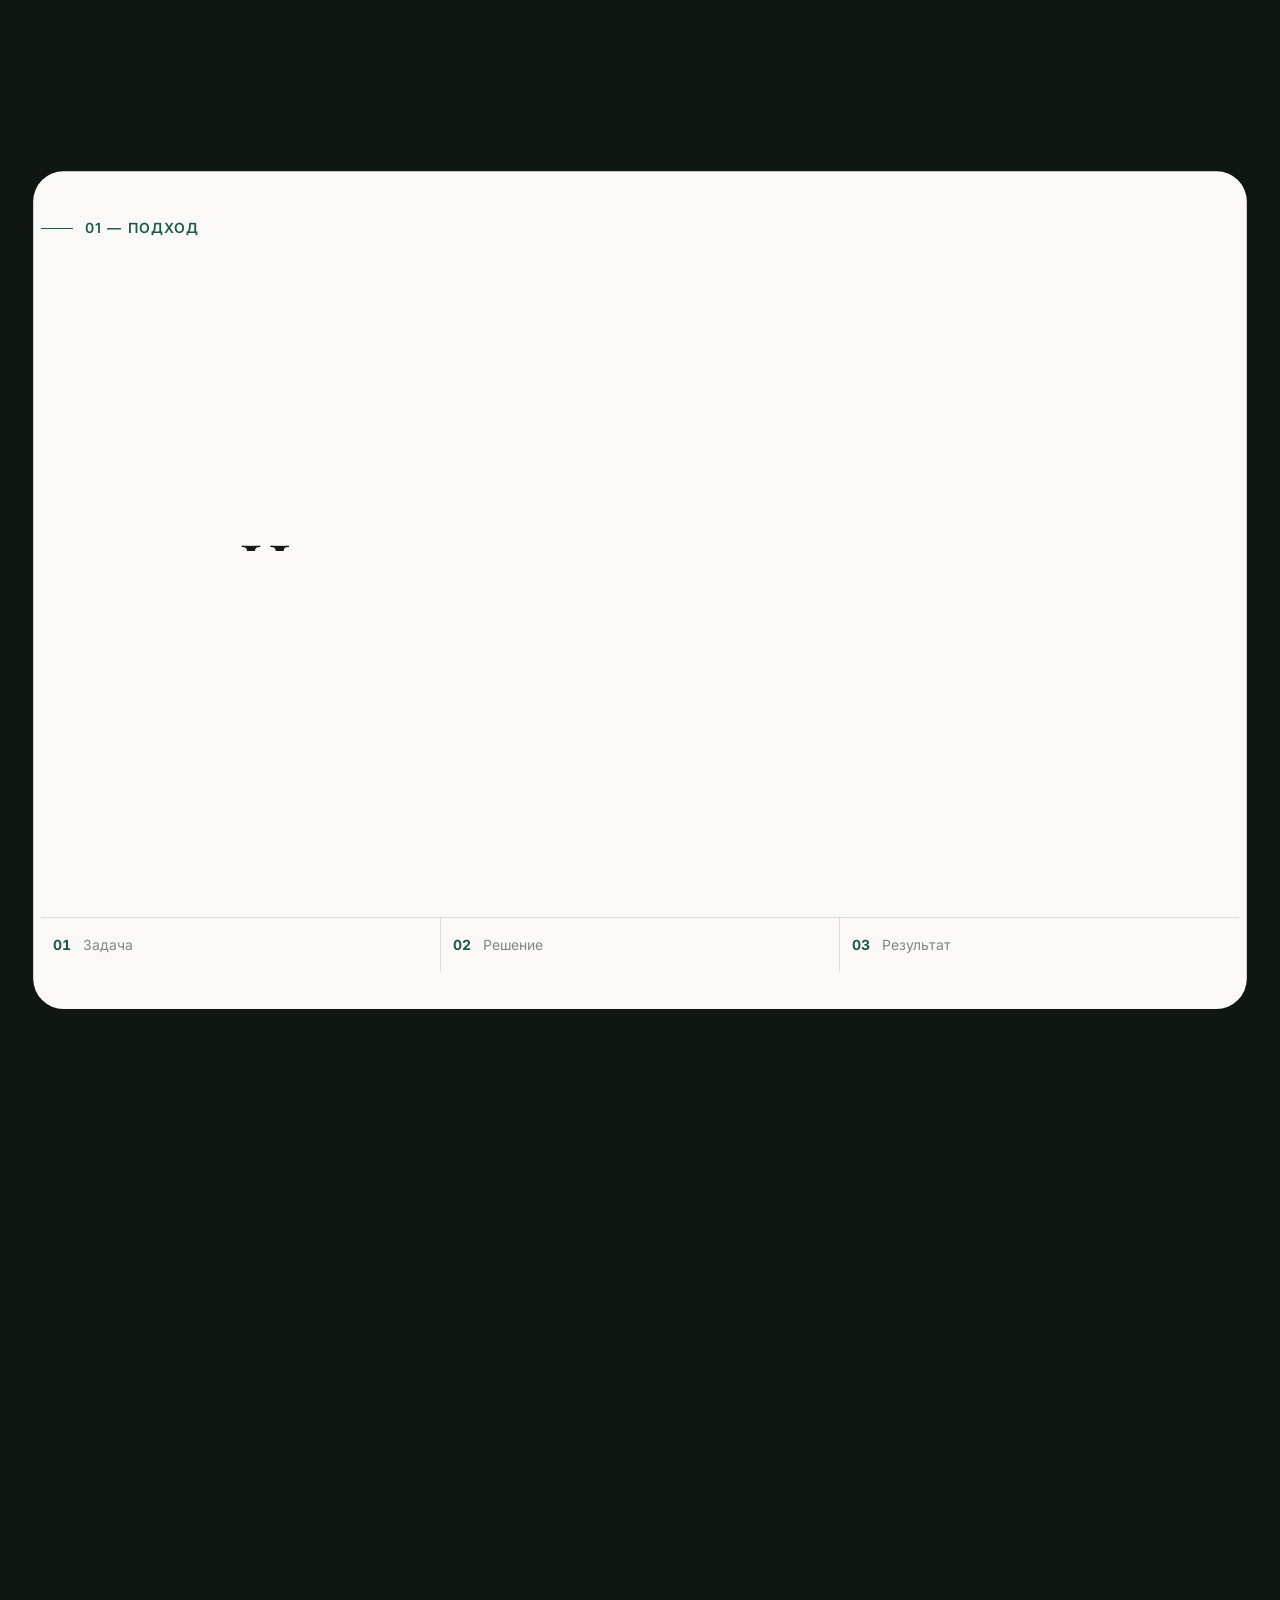
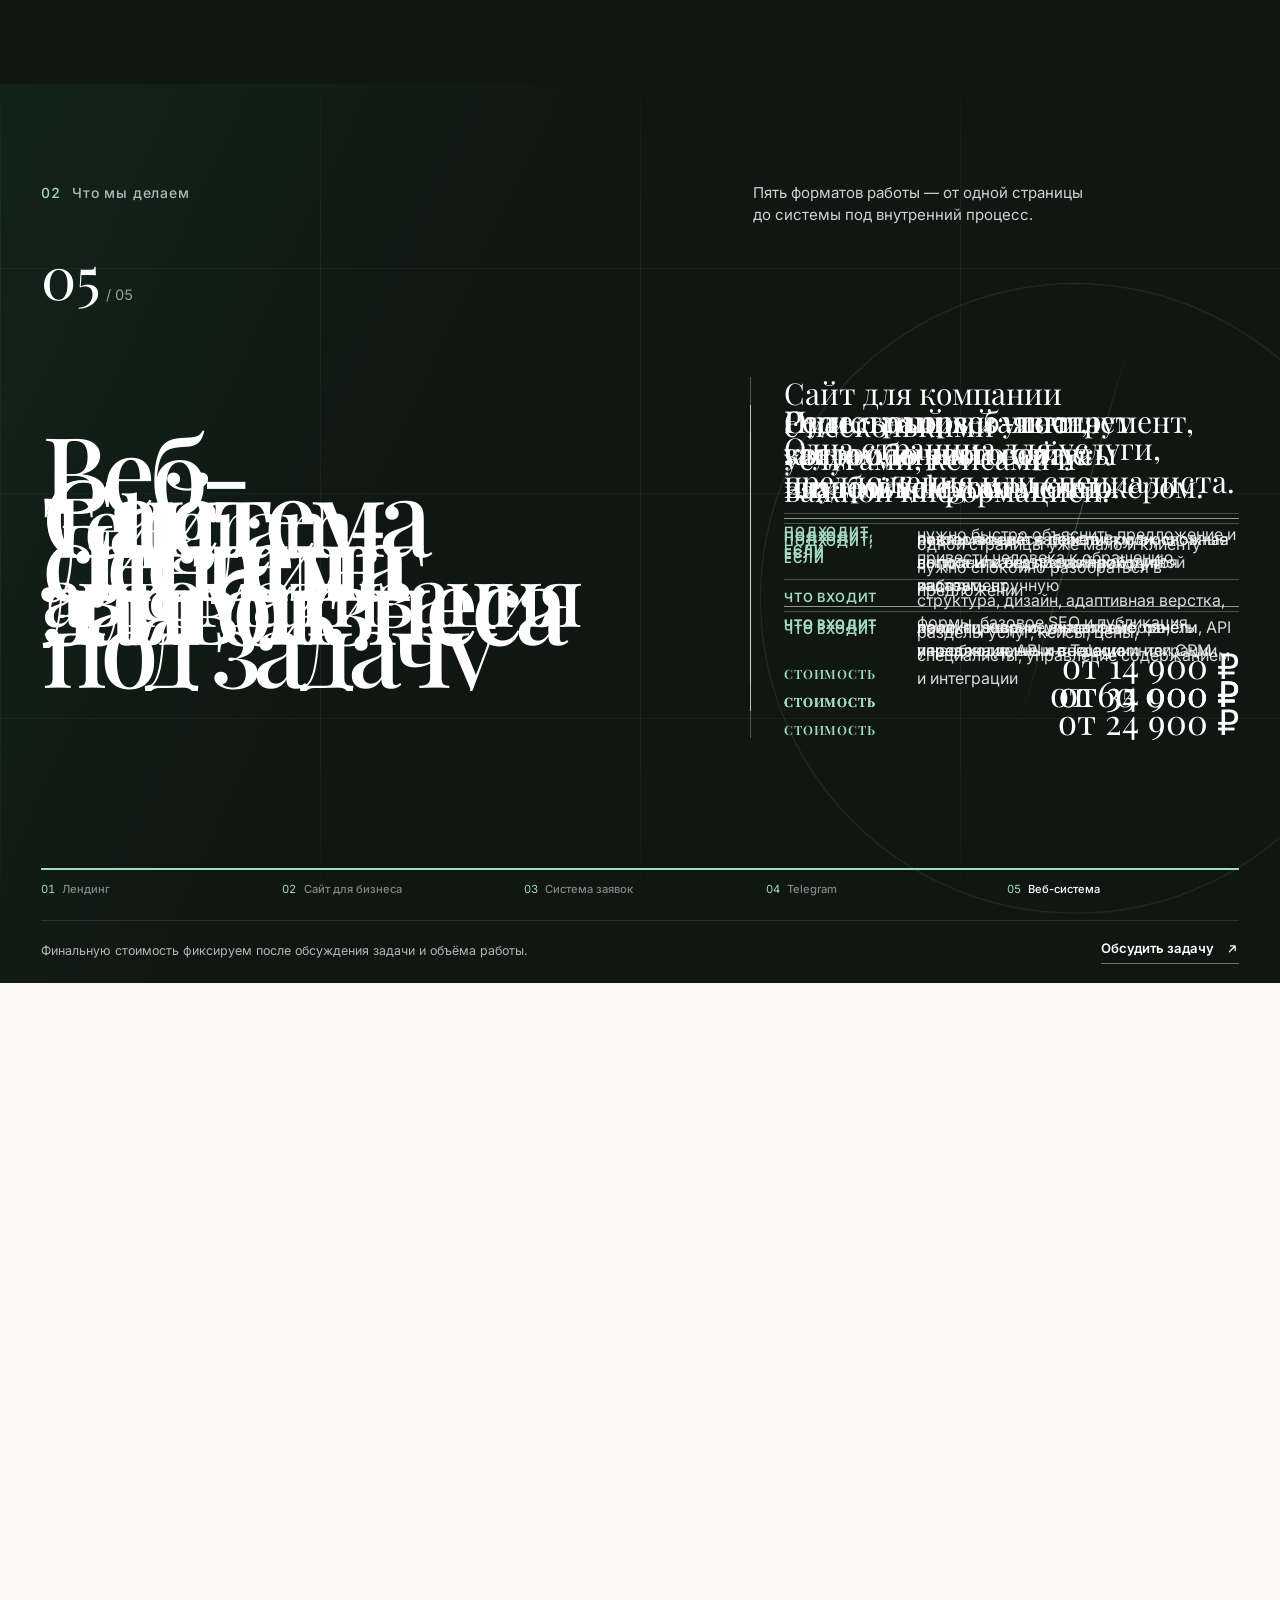
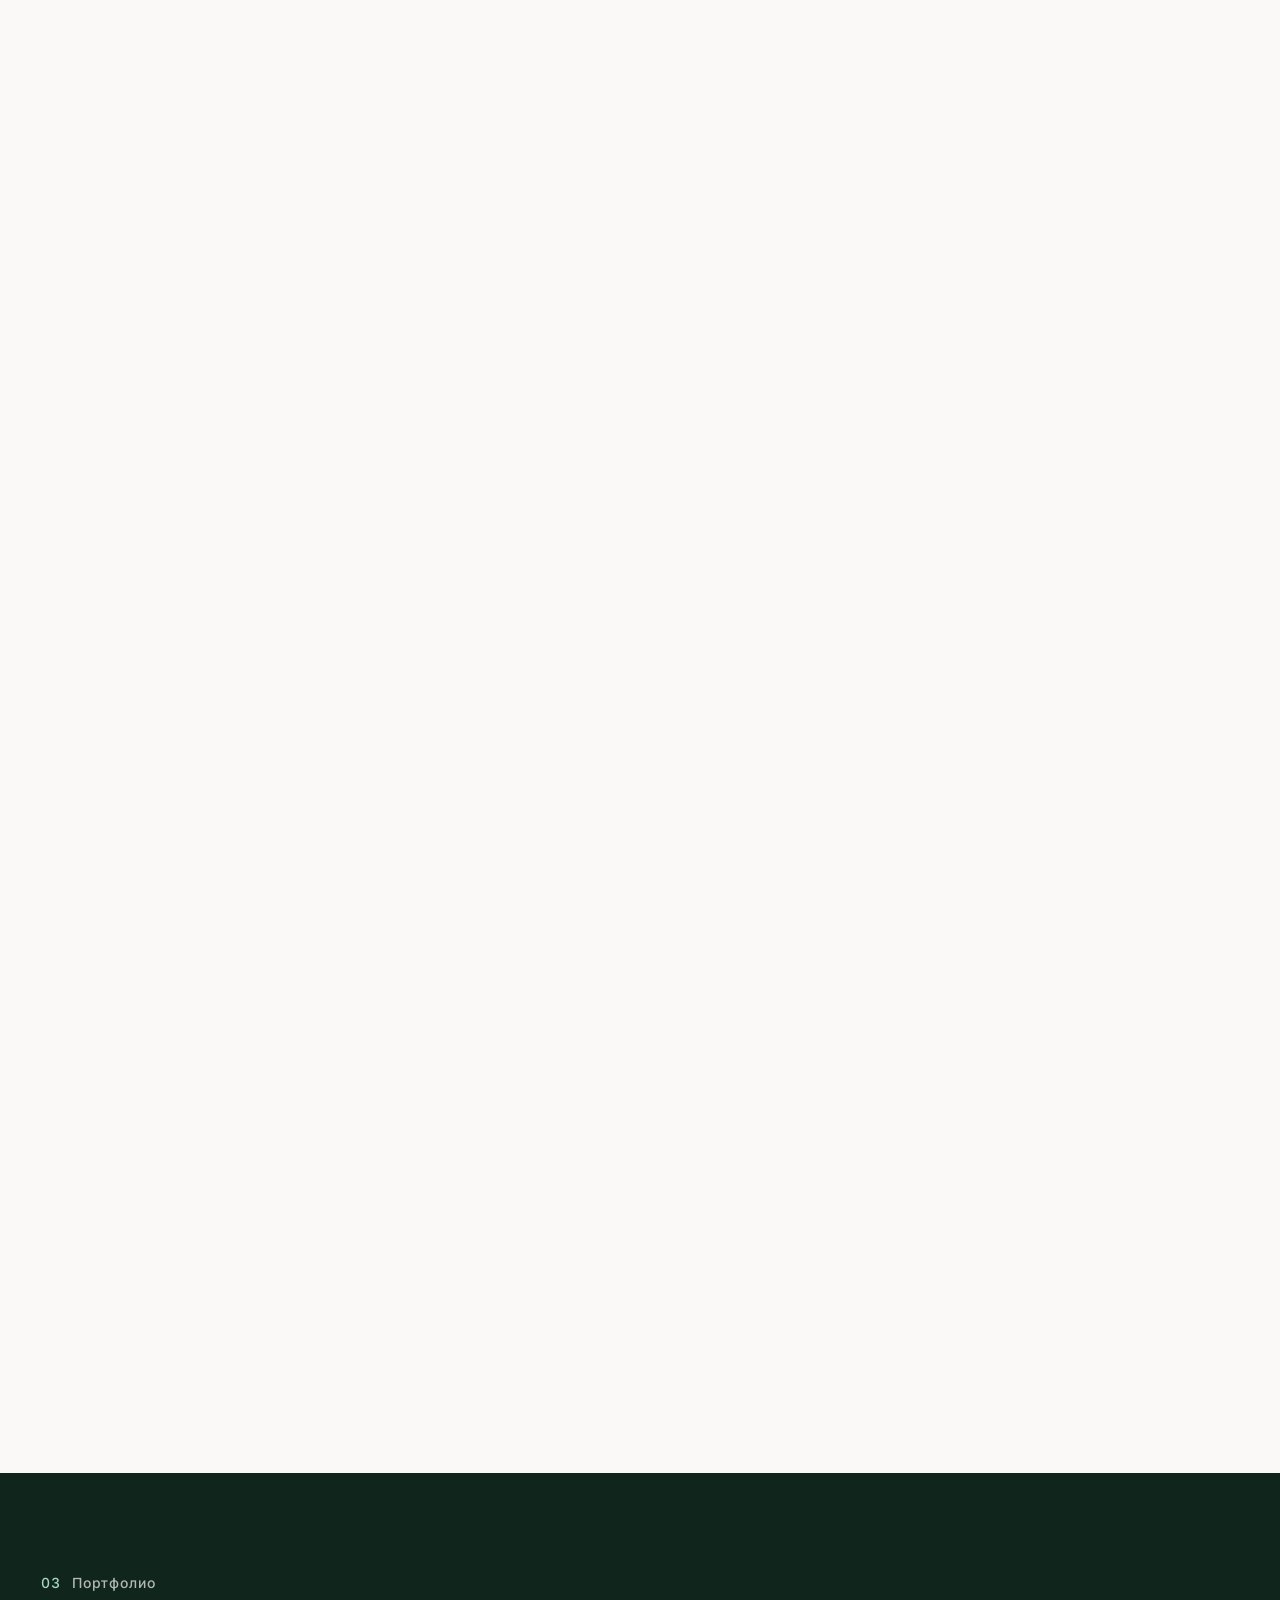
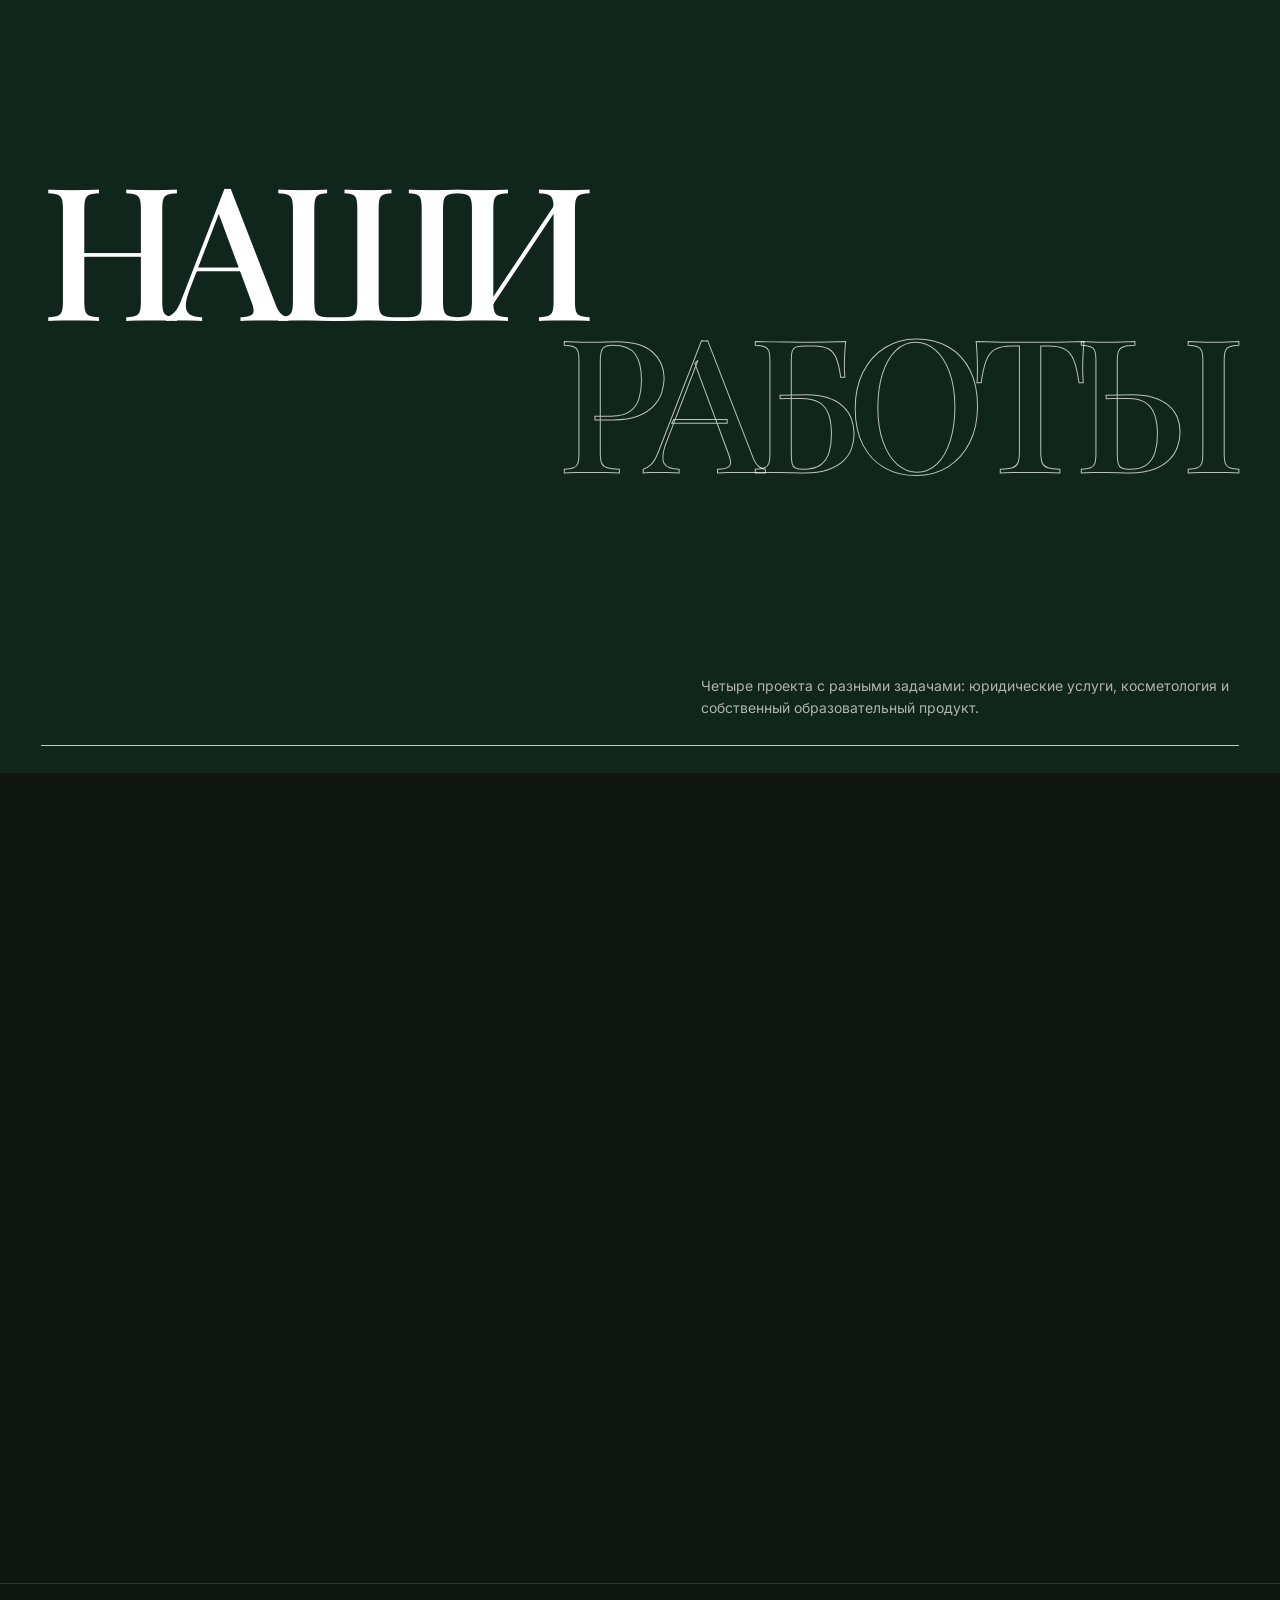
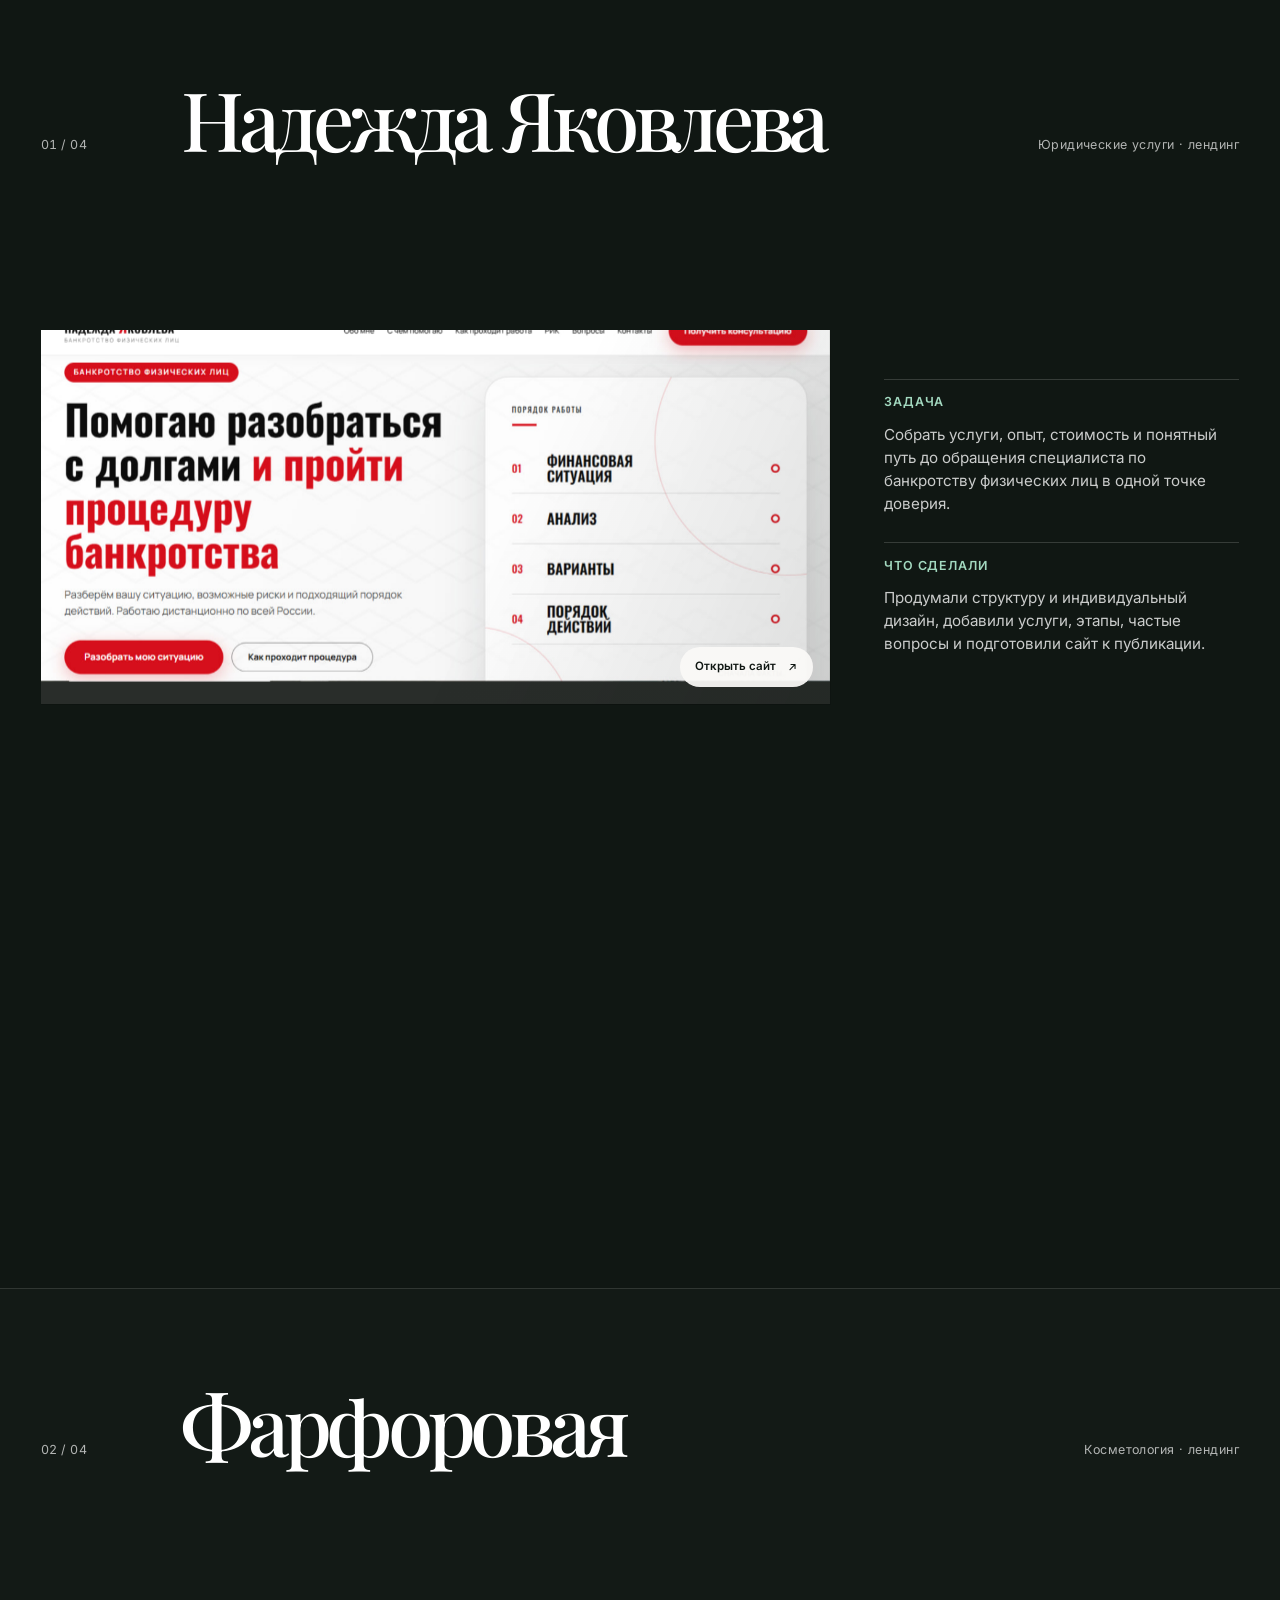
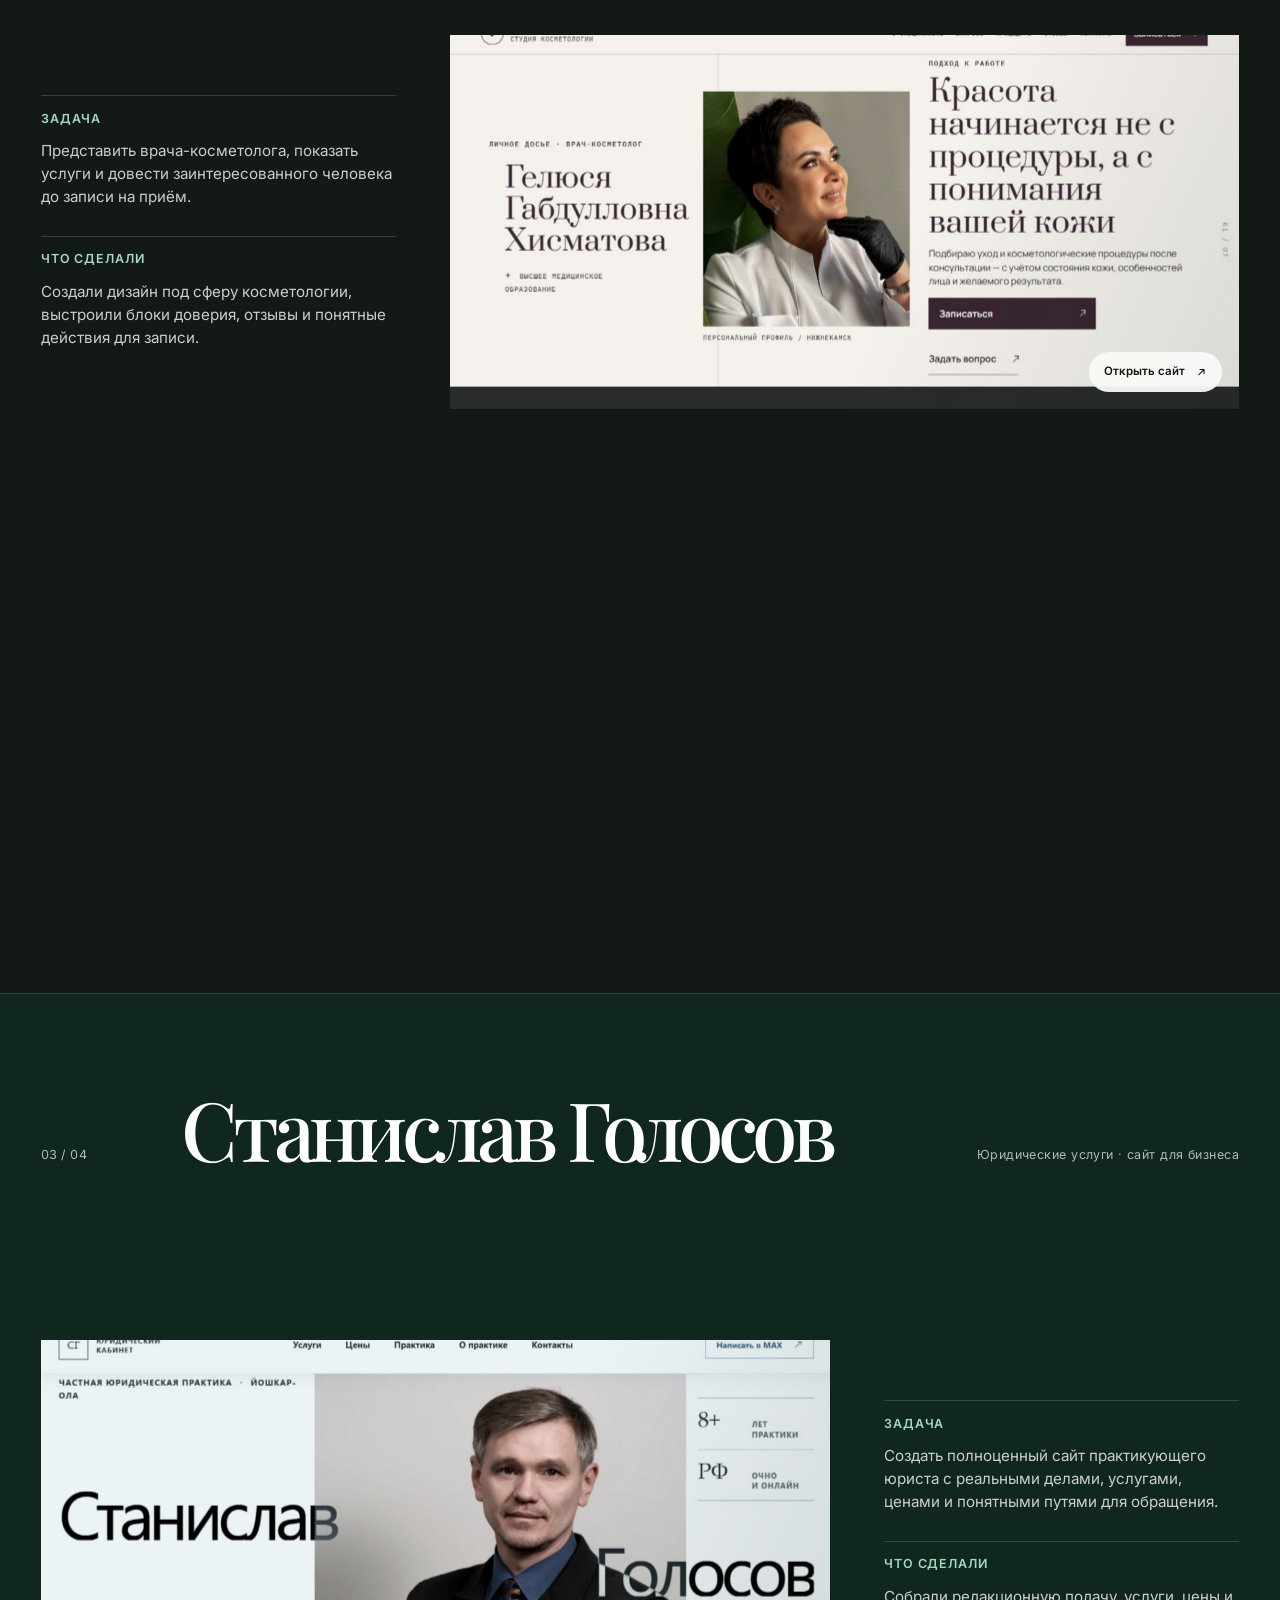
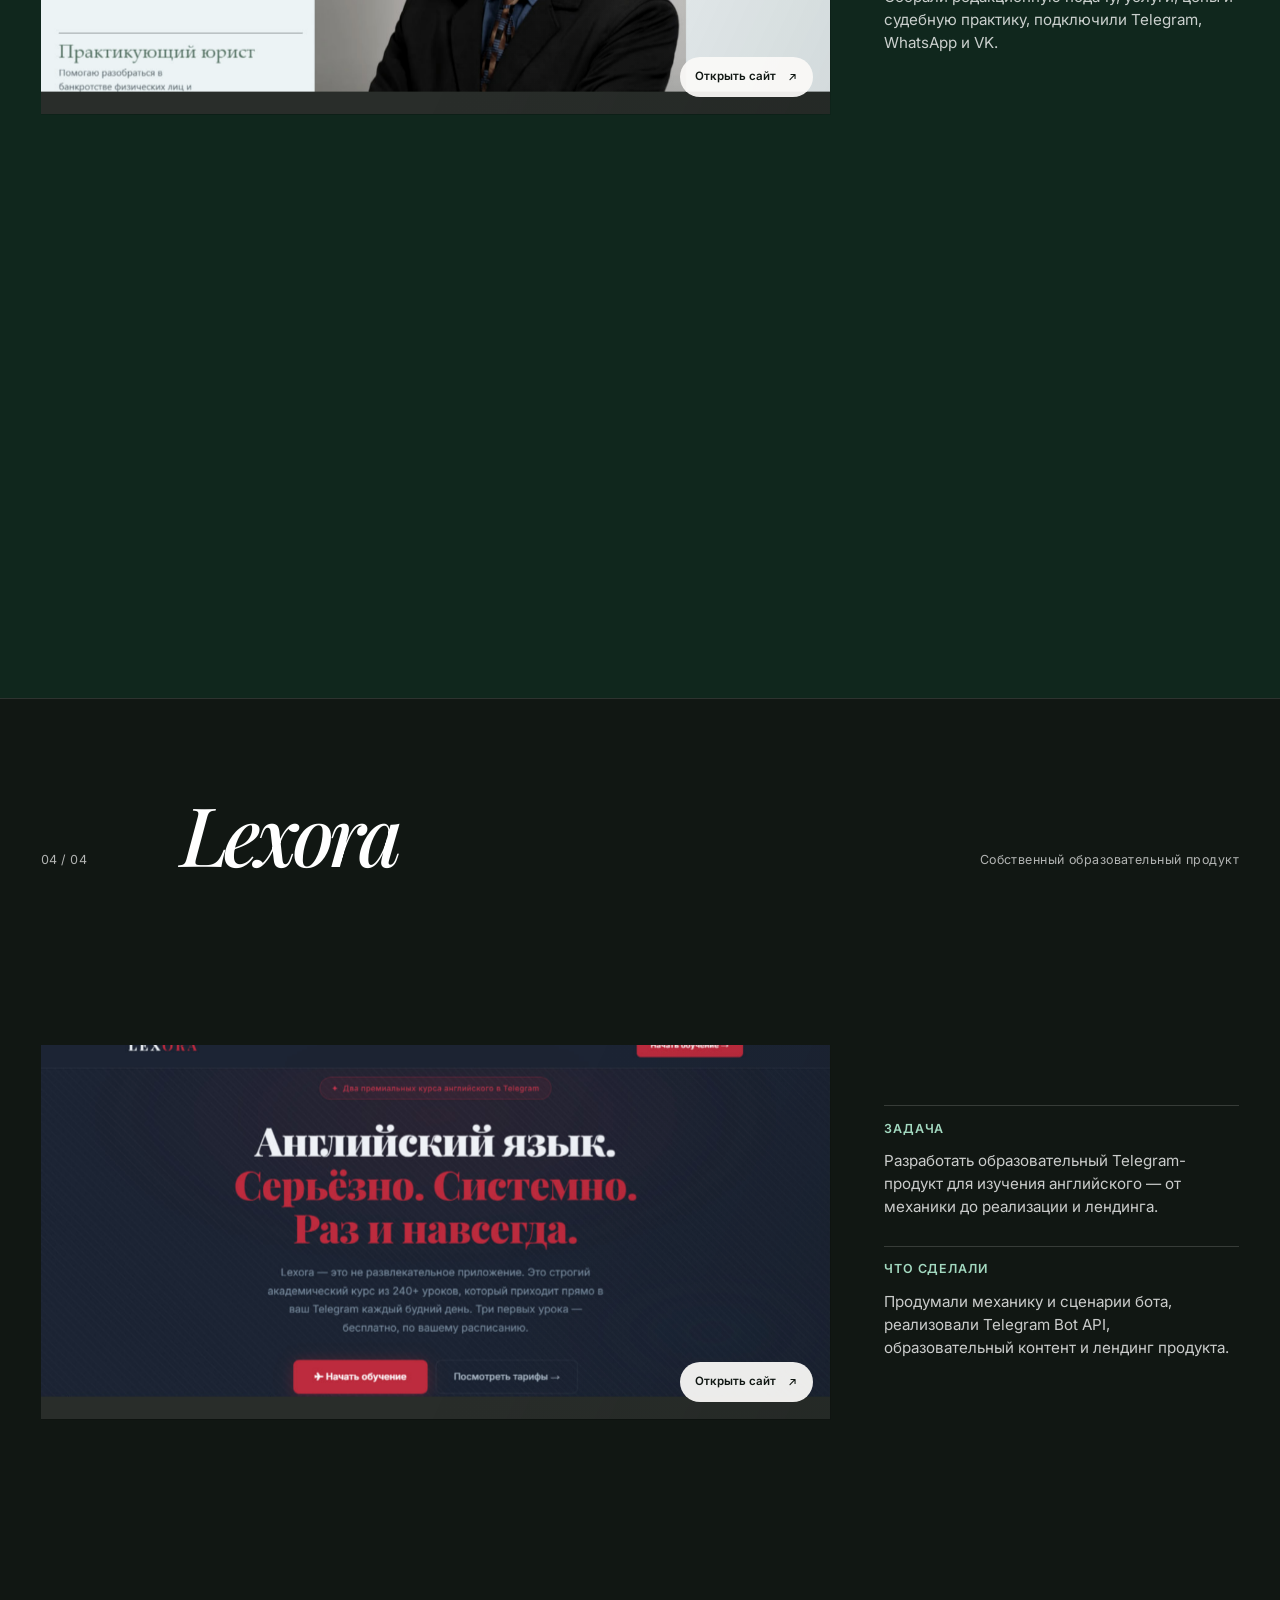
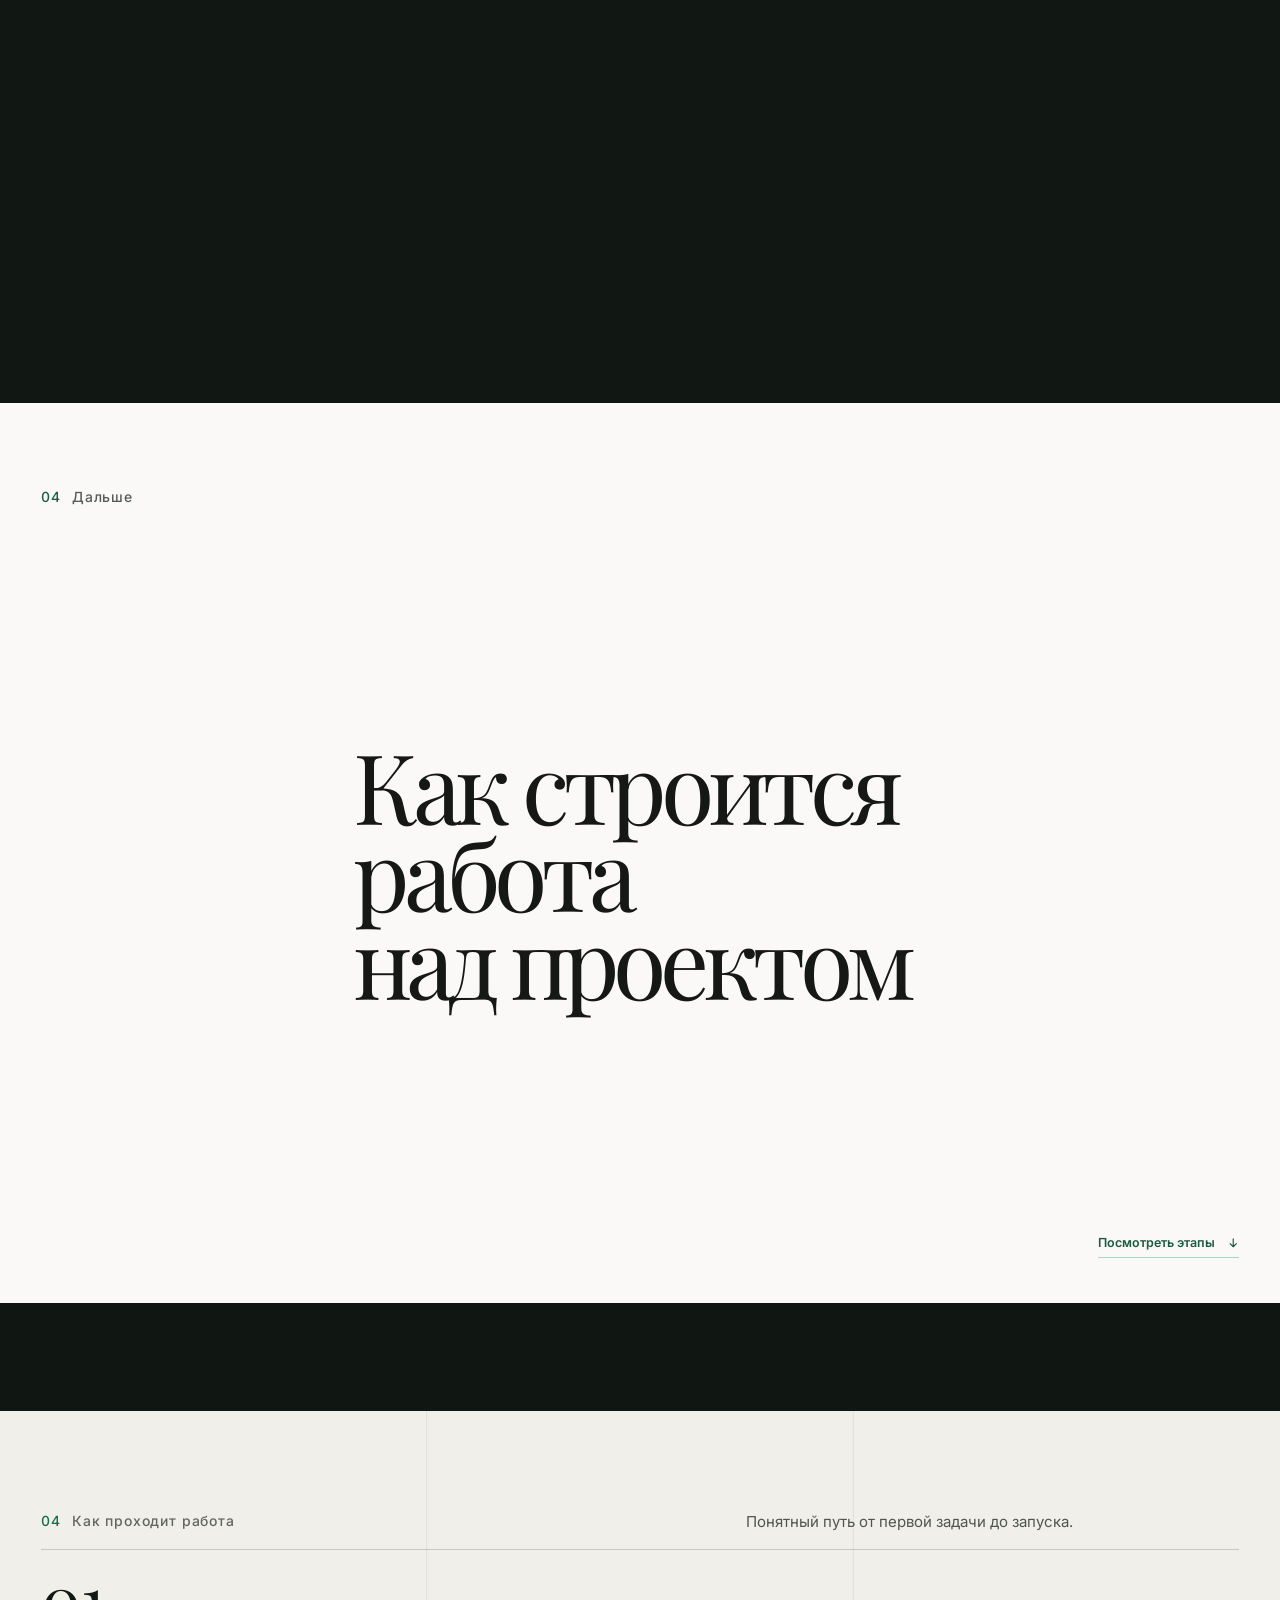
==== commit 0199cce5: "perf: optimize LandLab motion and icons" ====
--- a/index.html
+++ b/index.html
@@ -67,7 +67,7 @@
 
     .proj-list { list-style:none; padding:0; display:flex; flex-direction:column; gap:8px; }
     .proj-list li { display:flex; gap:9px; font-size:0.95rem; color:var(--mid); line-height:1.5; }
-    .proj-list li::before { content:'→'; color:var(--green); flex-shrink:0; }
+    .proj-list li::before { content:''; width:0.42rem; height:0.42rem; border-top:1.5px solid currentColor; border-right:1.5px solid currentColor; color:var(--green); flex-shrink:0; transform:rotate(45deg); }
     .proj-link { display:inline-flex; align-items:center; gap:6px; font-size:0.95rem; font-weight:600; color:var(--green); text-decoration:none; border-bottom:1px solid var(--green-border); padding-bottom:1px; transition:border-color 0.2s,color 0.2s; }
     .proj-link:hover { border-color:var(--green); }
 
@@ -200,8 +200,17 @@
   <link rel="stylesheet" href="pass2.css" />
   <link rel="stylesheet" href="pass3.css" />
   <link rel="stylesheet" href="pass4a.css" />
+  <link rel="stylesheet" href="performance-polish.css" />
 </head>
 <body class="is-intro-active">
+
+<svg class="ll-icon-sprite" width="0" height="0" aria-hidden="true" focusable="false">
+  <defs>
+    <symbol id="ll-icon-arrow" viewBox="0 0 16 16">
+      <path d="M2.5 8h10M8.5 4l4 4-4 4"/>
+    </symbol>
+  </defs>
+</svg>
 
 <a class="ll-skip-link" href="#main-content">Перейти к содержанию</a>
 
@@ -224,7 +233,7 @@
     <a href="#approach">Подход</a>
     <a href="#contact">Контакты</a>
   </nav>
-  <a class="ll-nav__cta" href="#contact" data-magnetic>Обсудить задачу <span aria-hidden="true">↗</span></a>
+  <a class="ll-nav__cta" href="#contact" data-magnetic>Обсудить задачу <svg class="ll-icon ll-icon--ne" aria-hidden="true" focusable="false"><use href="#ll-icon-arrow"/></svg></a>
   <button class="ll-nav__toggle" id="ll-menu-toggle" type="button" aria-label="Открыть меню" aria-controls="ll-menu" aria-expanded="false"><span></span></button>
 </header>
 
@@ -251,7 +260,7 @@
         <h1 class="ll-hero__title" id="ll-hero-title"><span>Сайты, автоматизация и веб-системы для бизнеса</span></h1>
         <p class="ll-hero__lead">Сначала разбираемся в задаче. Затем проектируем понятное решение, которое помогает продавать, экономить время или упрощать работу.</p>
         <div class="ll-hero__actions">
-          <a class="ll-hero__cta" href="#contact" data-magnetic>Обсудить задачу <span aria-hidden="true">↗</span></a>
+          <a class="ll-hero__cta" href="#contact" data-magnetic>Обсудить задачу <svg class="ll-icon ll-icon--ne" aria-hidden="true" focusable="false"><use href="#ll-icon-arrow"/></svg></a>
           <a class="ll-hero__work-link" href="#work">Посмотреть работы</a>
         </div>
       </div>
@@ -490,7 +499,7 @@
 
       <footer class="ll-services__footer">
         <p>Финальную стоимость фиксируем после обсуждения задачи и объёма работы.</p>
-        <a href="#contact" data-magnetic>Обсудить задачу <span aria-hidden="true">↗</span></a>
+        <a href="#contact" data-magnetic>Обсудить задачу <svg class="ll-icon ll-icon--ne" aria-hidden="true" focusable="false"><use href="#ll-icon-arrow"/></svg></a>
       </footer>
     </div>
   </div>
@@ -520,8 +529,8 @@
         <p class="ll-case__category">Юридические услуги · лендинг</p>
       </header>
       <a class="ll-case__visual" href="https://koloskowa.ru" target="_blank" rel="noopener noreferrer" aria-label="Открыть сайт Надежды Яковлевой">
-        <img src="portfolio/koloskowa.jpg" alt="Главная страница сайта Надежды Яковлевой" width="1280" height="607" loading="eager" decoding="async">
-        <span class="ll-case__visit">Открыть сайт <span aria-hidden="true">↗</span></span>
+        <img src="portfolio/koloskowa.jpg" alt="Главная страница сайта Надежды Яковлевой" width="1280" height="607" loading="lazy" decoding="async" fetchpriority="low">
+        <span class="ll-case__visit">Открыть сайт <svg class="ll-icon ll-icon--ne" aria-hidden="true" focusable="false"><use href="#ll-icon-arrow"/></svg></span>
       </a>
       <div class="ll-case__copy">
         <div><h4>Задача</h4><p>Собрать услуги, опыт, стоимость и понятный путь до обращения специалиста по банкротству физических лиц в одной точке доверия.</p></div>
@@ -538,8 +547,8 @@
         <p class="ll-case__category">Косметология · лендинг</p>
       </header>
       <a class="ll-case__visual" href="https://farforovaya.ru" target="_blank" rel="noopener noreferrer" aria-label="Открыть сайт Фарфоровая">
-        <img src="portfolio/farforovaya.jpg" alt="Главная страница сайта Фарфоровая" width="1280" height="605" loading="lazy" decoding="async">
-        <span class="ll-case__visit">Открыть сайт <span aria-hidden="true">↗</span></span>
+        <img src="portfolio/farforovaya.jpg" alt="Главная страница сайта Фарфоровая" width="1280" height="605" loading="lazy" decoding="async" fetchpriority="low">
+        <span class="ll-case__visit">Открыть сайт <svg class="ll-icon ll-icon--ne" aria-hidden="true" focusable="false"><use href="#ll-icon-arrow"/></svg></span>
       </a>
       <div class="ll-case__copy">
         <div><h4>Задача</h4><p>Представить врача-косметолога, показать услуги и довести заинтересованного человека до записи на приём.</p></div>
@@ -556,8 +565,8 @@
         <p class="ll-case__category">Юридические услуги · сайт для бизнеса</p>
       </header>
       <a class="ll-case__visual" href="https://golosovsv.ru" target="_blank" rel="noopener noreferrer" aria-label="Открыть сайт Станислава Голосова">
-        <img src="portfolio/golosov.jpg" alt="Главная страница сайта Станислава Голосова" width="1280" height="605" loading="lazy" decoding="async">
-        <span class="ll-case__visit">Открыть сайт <span aria-hidden="true">↗</span></span>
+        <img src="portfolio/golosov.jpg" alt="Главная страница сайта Станислава Голосова" width="1280" height="605" loading="lazy" decoding="async" fetchpriority="low">
+        <span class="ll-case__visit">Открыть сайт <svg class="ll-icon ll-icon--ne" aria-hidden="true" focusable="false"><use href="#ll-icon-arrow"/></svg></span>
       </a>
       <div class="ll-case__copy">
         <div><h4>Задача</h4><p>Создать полноценный сайт практикующего юриста с реальными делами, услугами, ценами и понятными путями для обращения.</p></div>
@@ -574,8 +583,8 @@
         <p class="ll-case__category">Собственный образовательный продукт</p>
       </header>
       <a class="ll-case__visual" href="https://lexoraeng.ru" target="_blank" rel="noopener noreferrer" aria-label="Открыть сайт Lexora">
-        <img src="portfolio/lexora.jpg" alt="Главная страница образовательного продукта Lexora" width="1280" height="607" loading="lazy" decoding="async">
-        <span class="ll-case__visit">Открыть сайт <span aria-hidden="true">↗</span></span>
+        <img src="portfolio/lexora.jpg" alt="Главная страница образовательного продукта Lexora" width="1280" height="607" loading="lazy" decoding="async" fetchpriority="low">
+        <span class="ll-case__visit">Открыть сайт <svg class="ll-icon ll-icon--ne" aria-hidden="true" focusable="false"><use href="#ll-icon-arrow"/></svg></span>
       </a>
       <div class="ll-case__copy">
         <div><h4>Задача</h4><p>Разработать образовательный Telegram-продукт для изучения английского — от механики до реализации и лендинга.</p></div>
@@ -588,7 +597,7 @@
     <div class="ll-work-outro__surface">
       <p class="ll-kicker"><span>04</span> Дальше</p>
       <p>Как строится работа<br>над проектом</p>
-      <a href="#process">Посмотреть этапы <span aria-hidden="true">↓</span></a>
+      <a href="#process">Посмотреть этапы <svg class="ll-icon ll-icon--down" aria-hidden="true" focusable="false"><use href="#ll-icon-arrow"/></svg></a>
     </div>
   </div>
 </section>
@@ -711,7 +720,7 @@
   <div class="wrap">
     <div class="rv" style="display:flex;align-items:flex-end;justify-content:space-between;gap:20px;padding-bottom:24px;border-bottom:1px solid var(--border);margin-bottom:72px;flex-wrap:wrap;">
       <div><span class="sec-label">02 — Проекты</span><h2 class="sec-h">Реальные проекты</h2></div>
-      <a href="#contact" style="font-size:0.95rem;font-weight:500;color:var(--green);text-decoration:none;white-space:nowrap;padding-bottom:2px;border-bottom:1px solid var(--green-border);">Обсудить свой →</a>
+      <a href="#contact" style="font-size:0.95rem;font-weight:500;color:var(--green);text-decoration:none;white-space:nowrap;padding-bottom:2px;border-bottom:1px solid var(--green-border);">Обсудить свой <svg class="ll-icon" aria-hidden="true" focusable="false"><use href="#ll-icon-arrow"/></svg></a>
     </div>
 
     <article id="legacy-proj-1" style="display:grid;grid-template-columns:1fr 1fr;gap:72px;align-items:center;margin-bottom:80px;">
@@ -877,7 +886,7 @@
     <div class="ll-about__story ll-p3-reveal">
       <p>Работаю с клиентами напрямую и лично отвечаю за постановку задачи, предлагаемое решение и результат проекта.</p>
       <p>LandLab делает коммерческие сайты, системы заявок, автоматизацию в Telegram и веб-инструменты для бизнеса.</p>
-      <a class="ll-text-link" href="https://t.me/ildanildarovich" target="_blank" rel="noopener noreferrer">Написать в Telegram <span aria-hidden="true">↗</span></a>
+      <a class="ll-text-link" href="https://t.me/ildanildarovich" target="_blank" rel="noopener noreferrer">Написать в Telegram <svg class="ll-icon ll-icon--ne" aria-hidden="true" focusable="false"><use href="#ll-icon-arrow"/></svg></a>
     </div>
 
     <div class="ll-about__facts">
@@ -912,8 +921,8 @@
         <p>Коротко расскажите, чем занимается бизнес и что нужно сделать. Предложу подходящий формат работы.</p>
         <p>Если обычный сайт здесь не лучший вариант — так и скажу.</p>
         <div class="ll-contact__links">
-          <a href="https://t.me/ildanildarovich" target="_blank" rel="noopener noreferrer">Telegram: @ildanildarovich <span aria-hidden="true">↗</span></a>
-          <a href="mailto:itukhvatshin@internet.ru">itukhvatshin@internet.ru <span aria-hidden="true">↗</span></a>
+          <a href="https://t.me/ildanildarovich" target="_blank" rel="noopener noreferrer">Telegram: @ildanildarovich <svg class="ll-icon ll-icon--ne" aria-hidden="true" focusable="false"><use href="#ll-icon-arrow"/></svg></a>
+          <a href="mailto:itukhvatshin@internet.ru">itukhvatshin@internet.ru <svg class="ll-icon ll-icon--ne" aria-hidden="true" focusable="false"><use href="#ll-icon-arrow"/></svg></a>
         </div>
         <p class="ll-contact__legal">Работа официально через ИП · оплата 50/50</p>
       </div>
@@ -929,7 +938,7 @@
             <div class="form-field"><label class="form-label" for="cf-business">Чем занимаетесь?</label><input class="form-input" type="text" id="cf-business" name="business" placeholder="Сфера, компания или проект"/></div>
             <div class="form-field"><label class="form-label" for="cf-task">Что хотите улучшить или сделать?</label><textarea class="form-textarea" id="cf-task" name="task" placeholder="Расскажите кратко — что сейчас есть и что хотите получить" required></textarea></div>
             <div class="form-field"><label class="form-label" for="cf-contact">Как с вами связаться?</label><input class="form-input" type="text" id="cf-contact" name="contact" placeholder="Telegram, email или телефон" required/></div>
-            <button type="submit" class="ll-contact__submit" id="cf-submit">Обсудить задачу <span aria-hidden="true">↗</span></button>
+            <button type="submit" class="ll-contact__submit" id="cf-submit">Обсудить задачу <svg class="ll-icon ll-icon--ne" aria-hidden="true" focusable="false"><use href="#ll-icon-arrow"/></svg></button>
             <p class="ll-contact__note">Обычно отвечаю в течение рабочего дня</p>
           </form>
         </div>
@@ -952,7 +961,7 @@
   <div class="ll-footer__top">
     <a class="ll-footer__brand" href="#top" aria-label="LandLab — к началу страницы">LandLab</a>
     <p>Сайты, автоматизация и веб-системы для бизнеса.</p>
-    <a class="ll-footer__up" href="#top">Наверх <span aria-hidden="true">↑</span></a>
+    <a class="ll-footer__up" href="#top">Наверх <svg class="ll-icon ll-icon--up" aria-hidden="true" focusable="false"><use href="#ll-icon-arrow"/></svg></a>
   </div>
 
   <div class="ll-footer__grid" id="footer-grid">
@@ -1127,7 +1136,7 @@
         formSucc.classList.add('show');
       }).catch(function() {
         submitting = false;
-        submitBtn.innerHTML = 'Обсудить задачу <span aria-hidden="true">↗</span>';
+        submitBtn.innerHTML = 'Обсудить задачу <svg class="ll-icon ll-icon--ne" aria-hidden="true" focusable="false"><use href="#ll-icon-arrow"/></svg>';
         submitBtn.disabled = false;
         alert('Что-то пошло не так. Напишите напрямую: @ildanildarovich');
       });
@@ -1141,6 +1150,7 @@
   }
 </script>
 
+<script src="motion-core.js"></script>
 <script src="pass1.js"></script>
 <script src="pass2.js"></script>
 <script src="pass3.js"></script>
--- a/performance-polish.css
+++ b/performance-polish.css
@@ -0,0 +1,185 @@
+/* LandLab production polish: deterministic icons and lighter compositing. */
+
+.ll-icon-sprite {
+  position: absolute;
+  overflow: hidden;
+  pointer-events: none;
+}
+
+.ll-icon {
+  display: inline-block;
+  width: 1em;
+  height: 1em;
+  flex: 0 0 auto;
+  overflow: visible;
+  fill: none;
+  stroke: currentColor;
+  stroke-width: 1.5;
+  stroke-linecap: round;
+  stroke-linejoin: round;
+  vertical-align: -0.12em;
+  transform-origin: center;
+  transition: transform var(--ll-scene-fast, 240ms) var(--ll-ease-out, ease);
+}
+
+.ll-icon--ne { transform: rotate(-45deg); }
+.ll-icon--down { transform: rotate(90deg); }
+.ll-icon--up { transform: rotate(-90deg); }
+
+a:hover .ll-icon--ne,
+button:hover .ll-icon--ne { transform: translate3d(0.14em, -0.14em, 0) rotate(-45deg); }
+a:hover .ll-icon--down { transform: translate3d(0, 0.14em, 0) rotate(90deg); }
+a:hover .ll-icon--up { transform: translate3d(0, -0.14em, 0) rotate(-90deg); }
+
+/* The contact glow is static; only the fine outline moves on the compositor. */
+.ll-contact__surface {
+  background:
+    radial-gradient(circle at 43% 36%, rgba(67, 157, 116, 0.24), transparent 31%),
+    linear-gradient(145deg, rgba(255, 255, 255, 0.035), transparent 42%),
+    var(--ll-night);
+}
+
+.ll-case__visual { contain: paint; }
+
+/* Release permanent layer promotion outside the current scene. */
+.ll-hero__word-line > span,
+.ll-mask-line > span,
+.ll-services__surface,
+.ll-services__surface::before,
+.ll-services__surface::after,
+.ll-service,
+.ll-service__title-wrap,
+.ll-service__details,
+.ll-work-intro__sticky::before,
+.ll-work-intro__words span,
+.ll-case__title,
+.ll-case__visual,
+.ll-case__visual img,
+.ll-case__copy,
+.ll-work-outro__surface,
+.ll-process__surface::before,
+.ll-process-step,
+.ll-process__rail-fill,
+.ll-about__word,
+.ll-contact__headline-line > span,
+.ll-contact__surface::after {
+  will-change: auto;
+}
+
+.ll-hero.is-motion-active .ll-hero__word-line > span,
+.ll-hero.is-motion-active + .ll-approach .ll-mask-line > span,
+.ll-approach.is-motion-active .ll-mask-line > span,
+.ll-services.is-motion-active .ll-services__surface,
+.ll-services.is-motion-active .ll-services__surface::before,
+.ll-services.is-motion-active .ll-services__surface::after,
+.ll-services.is-motion-active .ll-service,
+.ll-work-intro.is-motion-active .ll-work-intro__sticky::before,
+.ll-work-intro.is-motion-active .ll-work-intro__words span,
+.ll-case.is-motion-active .ll-case__title,
+.ll-case.is-motion-active .ll-case__visual,
+.ll-case.is-motion-active .ll-case__visual img,
+.ll-case.is-motion-active .ll-case__copy,
+.ll-work-outro.is-motion-active .ll-work-outro__surface,
+.ll-process.is-motion-active .ll-process__surface::before,
+.ll-process.is-motion-active .ll-process-step,
+.ll-process.is-motion-active .ll-process__rail-fill,
+.ll-about.is-motion-active .ll-about__word,
+.ll-contact.is-motion-active .ll-contact__headline-line > span,
+.ll-contact.is-motion-active .ll-contact__surface::after {
+  will-change: transform, opacity;
+}
+
+.ll-services.is-motion-active .ll-services__surface,
+.ll-work-outro.is-motion-active .ll-work-outro__surface {
+  will-change: clip-path;
+}
+
+.ll-work-intro.is-motion-active .ll-work-intro__sticky::before {
+  will-change: clip-path, opacity;
+}
+
+.ll-case.is-motion-active .ll-case__visual {
+  will-change: clip-path, transform;
+}
+
+@media (max-width: 980px) {
+  .ll-nav {
+    background: rgba(16, 23, 19, 0.94);
+    backdrop-filter: none;
+    -webkit-backdrop-filter: none;
+  }
+
+  .ll-nav[data-scrolled='true'] {
+    background: rgba(250, 249, 247, 0.97);
+  }
+}
+
+@media (max-width: 600px) {
+  .ll-hero__wash {
+    filter: none;
+    transform: translate3d(calc((var(--hero-progress) - 0.5) * 5vw), calc(var(--hero-progress) * 3vh), 0)
+      scale(calc(0.84 + var(--hero-progress) * 0.28));
+  }
+
+  .ll-hero__grid {
+    transform: translateY(calc(var(--hero-progress) * -1.75rem));
+  }
+
+  .ll-service__title-wrap {
+    clip-path: none;
+    transform: translate3d(calc((1 - var(--mobile-reveal, 1)) * 1.4rem), 0, 0);
+  }
+
+  .ll-service__details {
+    transform: translate3d(0, calc((1 - var(--mobile-reveal, 1)) * 1.2rem), 0);
+  }
+
+  .ll-work-intro { height: 122svh; }
+
+  .ll-work-intro__sticky::before {
+    clip-path: none;
+    opacity: calc(0.1 + var(--work-intro-progress) * 0.25);
+    transform: scaleY(calc(0.82 + var(--work-intro-progress) * 0.18));
+    transform-origin: center;
+  }
+
+  .ll-case__visual {
+    clip-path: none;
+    opacity: calc(0.76 + var(--case-reveal) * 0.24);
+    transform: translate3d(0, calc((1 - var(--case-reveal)) * 1.1rem), 0);
+  }
+
+  .ll-case__visual img {
+    filter: none;
+    transform: scale(calc(1.035 - var(--case-reveal) * 0.035));
+  }
+
+  .ll-case__title {
+    transform: translate3d(calc((1 - var(--case-reveal)) * 1.4rem), 0, 0);
+  }
+
+  .ll-contact__surface::after {
+    transform: translate3d(calc(var(--contact-progress) * -1.5vw), calc(var(--contact-progress) * 1vh), 0)
+      scale(calc(0.96 + var(--contact-progress) * 0.04));
+  }
+
+  .ll-services.is-motion-active .ll-services__surface,
+  .ll-work-intro.is-motion-active .ll-work-intro__sticky::before,
+  .ll-case.is-motion-active .ll-case__visual,
+  .ll-work-outro.is-motion-active .ll-work-outro__surface {
+    will-change: transform, opacity;
+  }
+}
+
+@media (prefers-reduced-motion: reduce) {
+  .ll-icon { transition: none; }
+  .is-motion-active * { will-change: auto !important; }
+}
+
+html[data-motion='reduced'] .ll-icon { transition: none; }
+html[data-motion='reduced'] .is-motion-active * { will-change: auto !important; }
+html[data-motion='reduced'] .ll-services__surface::before,
+html[data-motion='reduced'] .ll-services__surface::after,
+html[data-motion='reduced'] .ll-work-intro__sticky::before,
+html[data-motion='reduced'] .ll-process__surface::before,
+html[data-motion='reduced'] .ll-contact__surface::after { will-change: auto !important; }
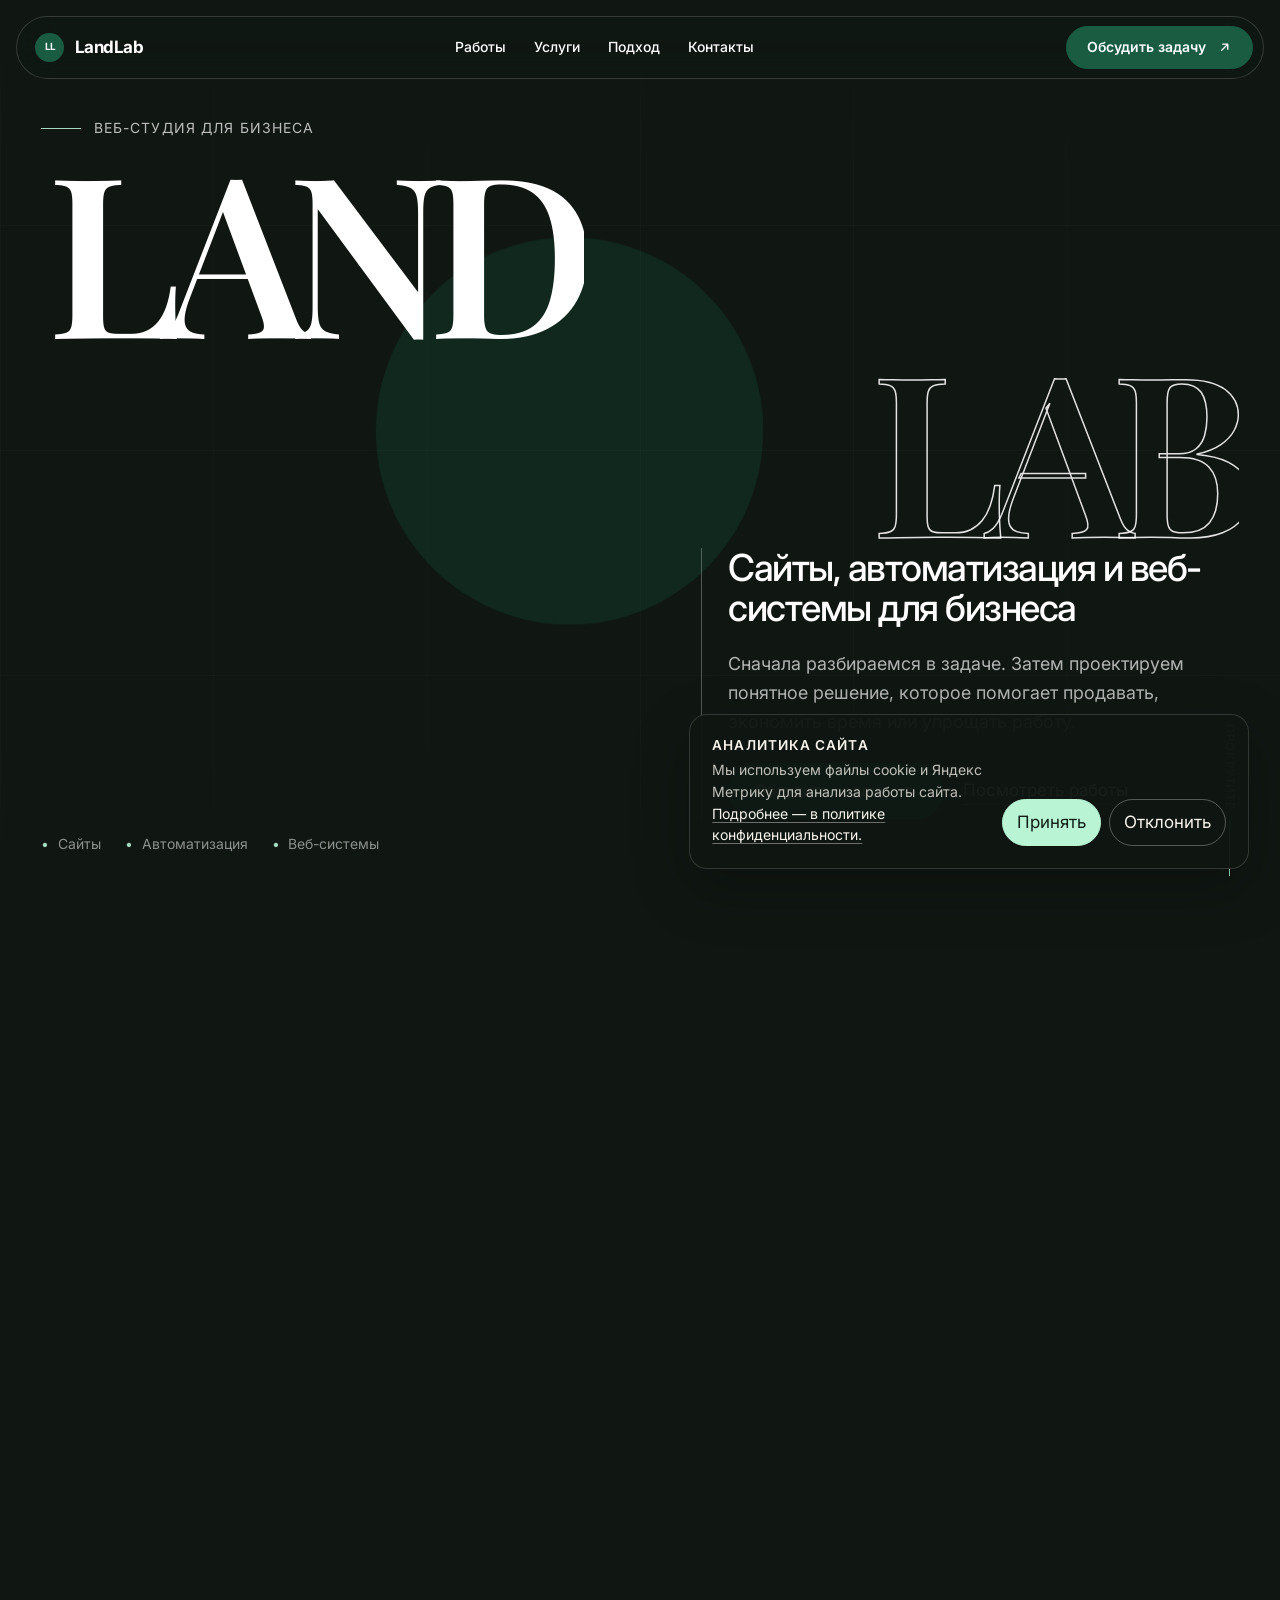
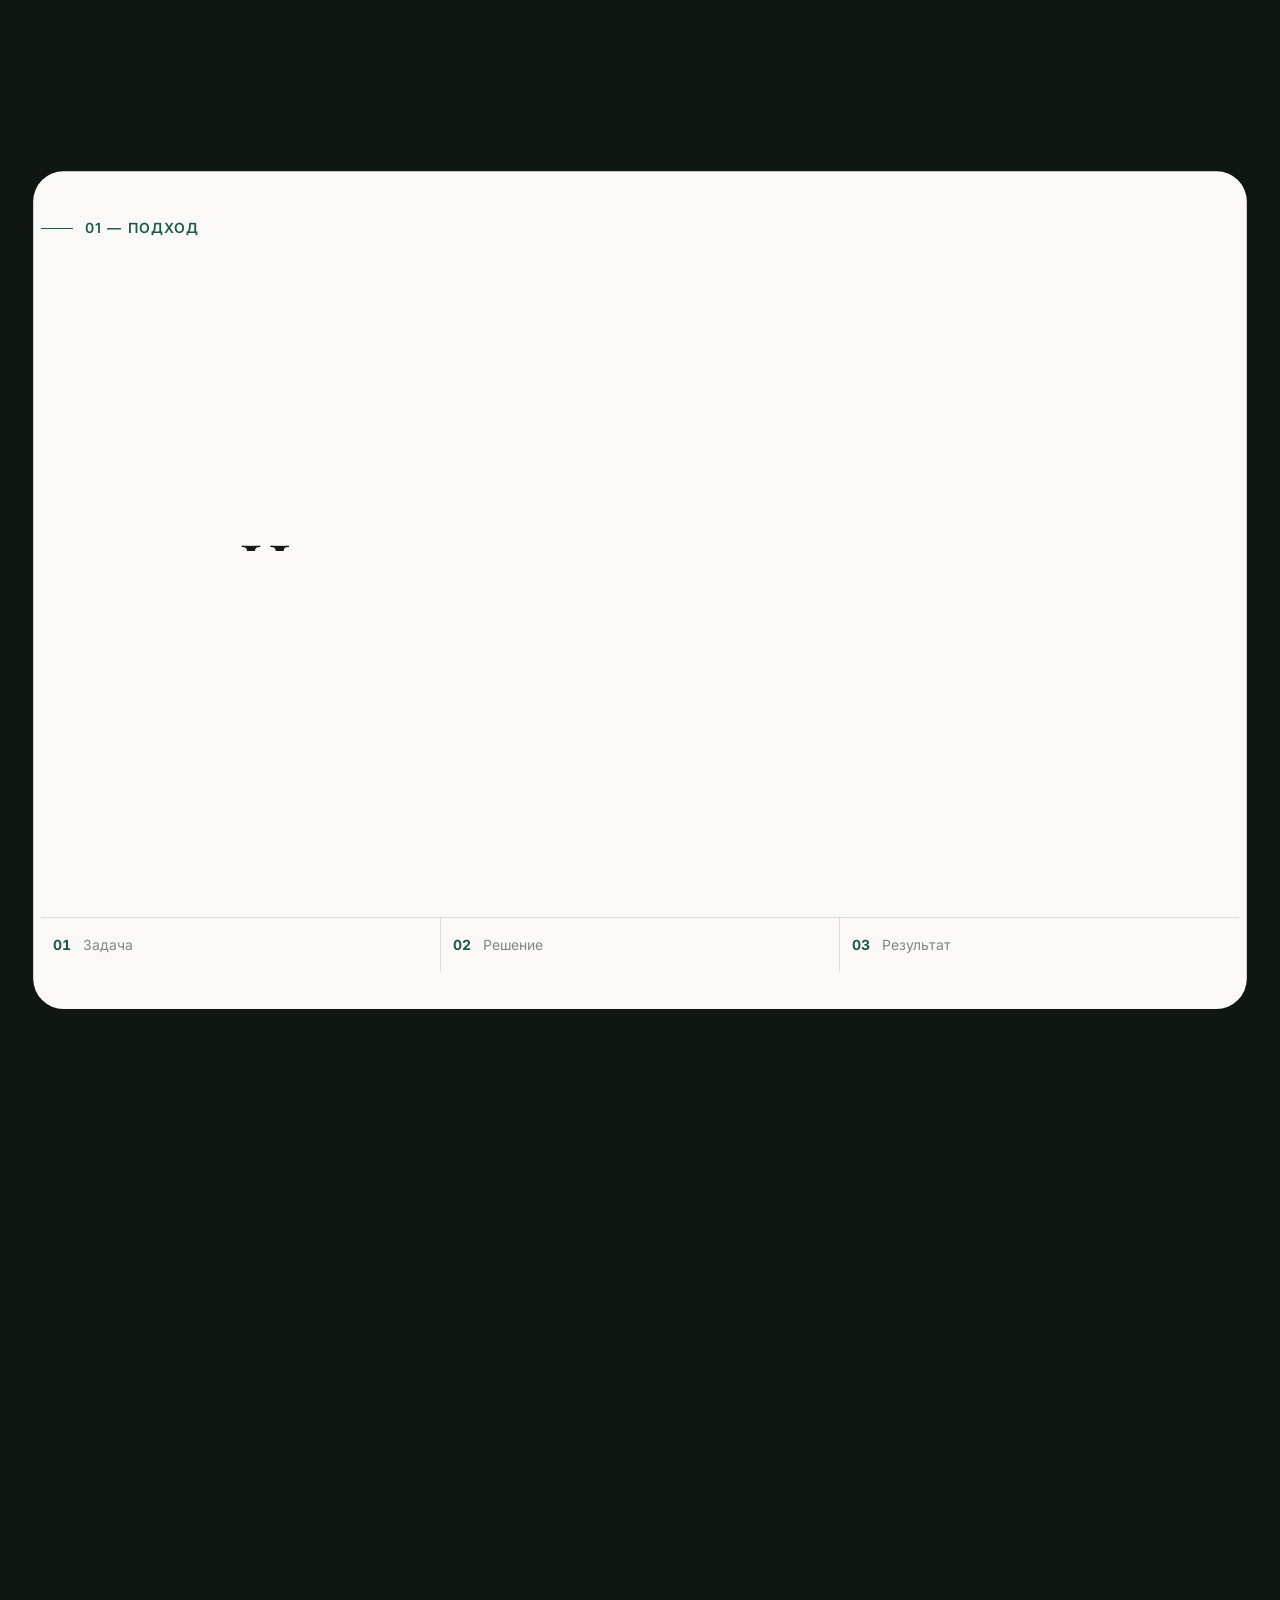
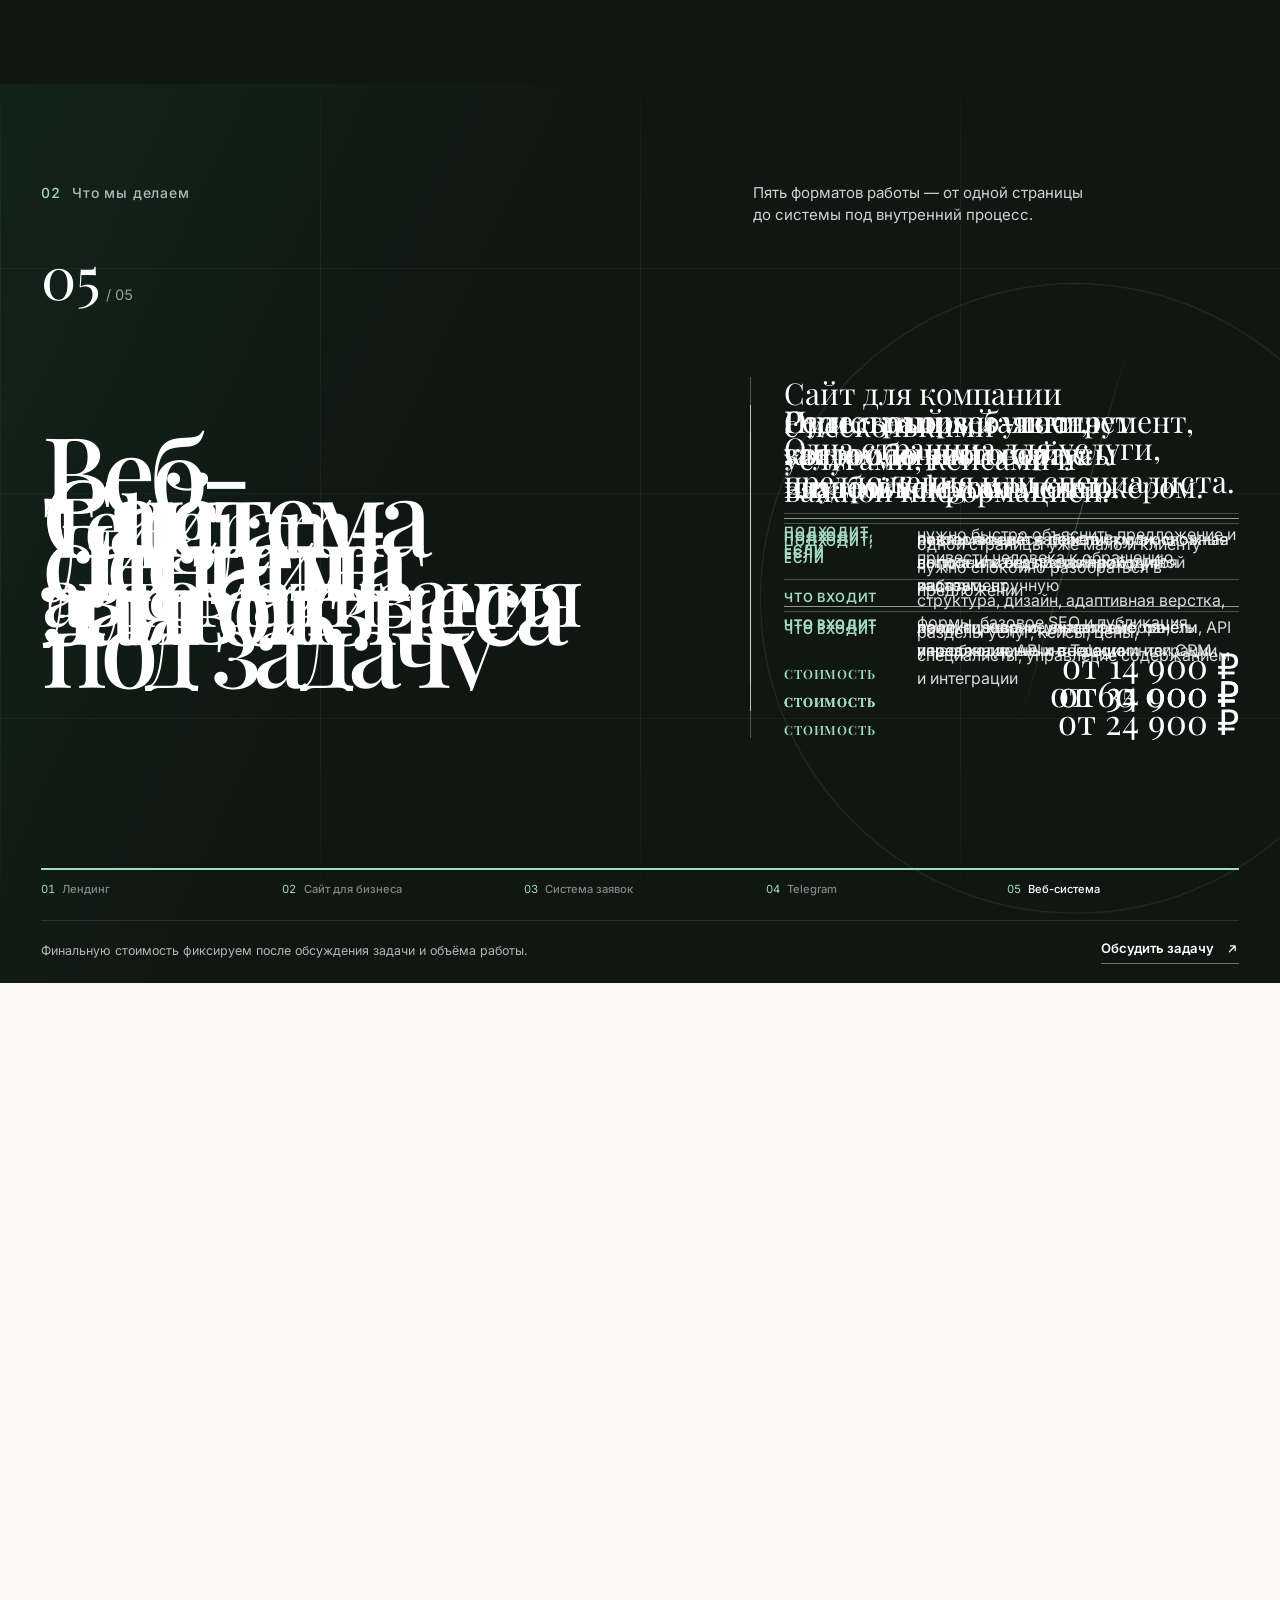
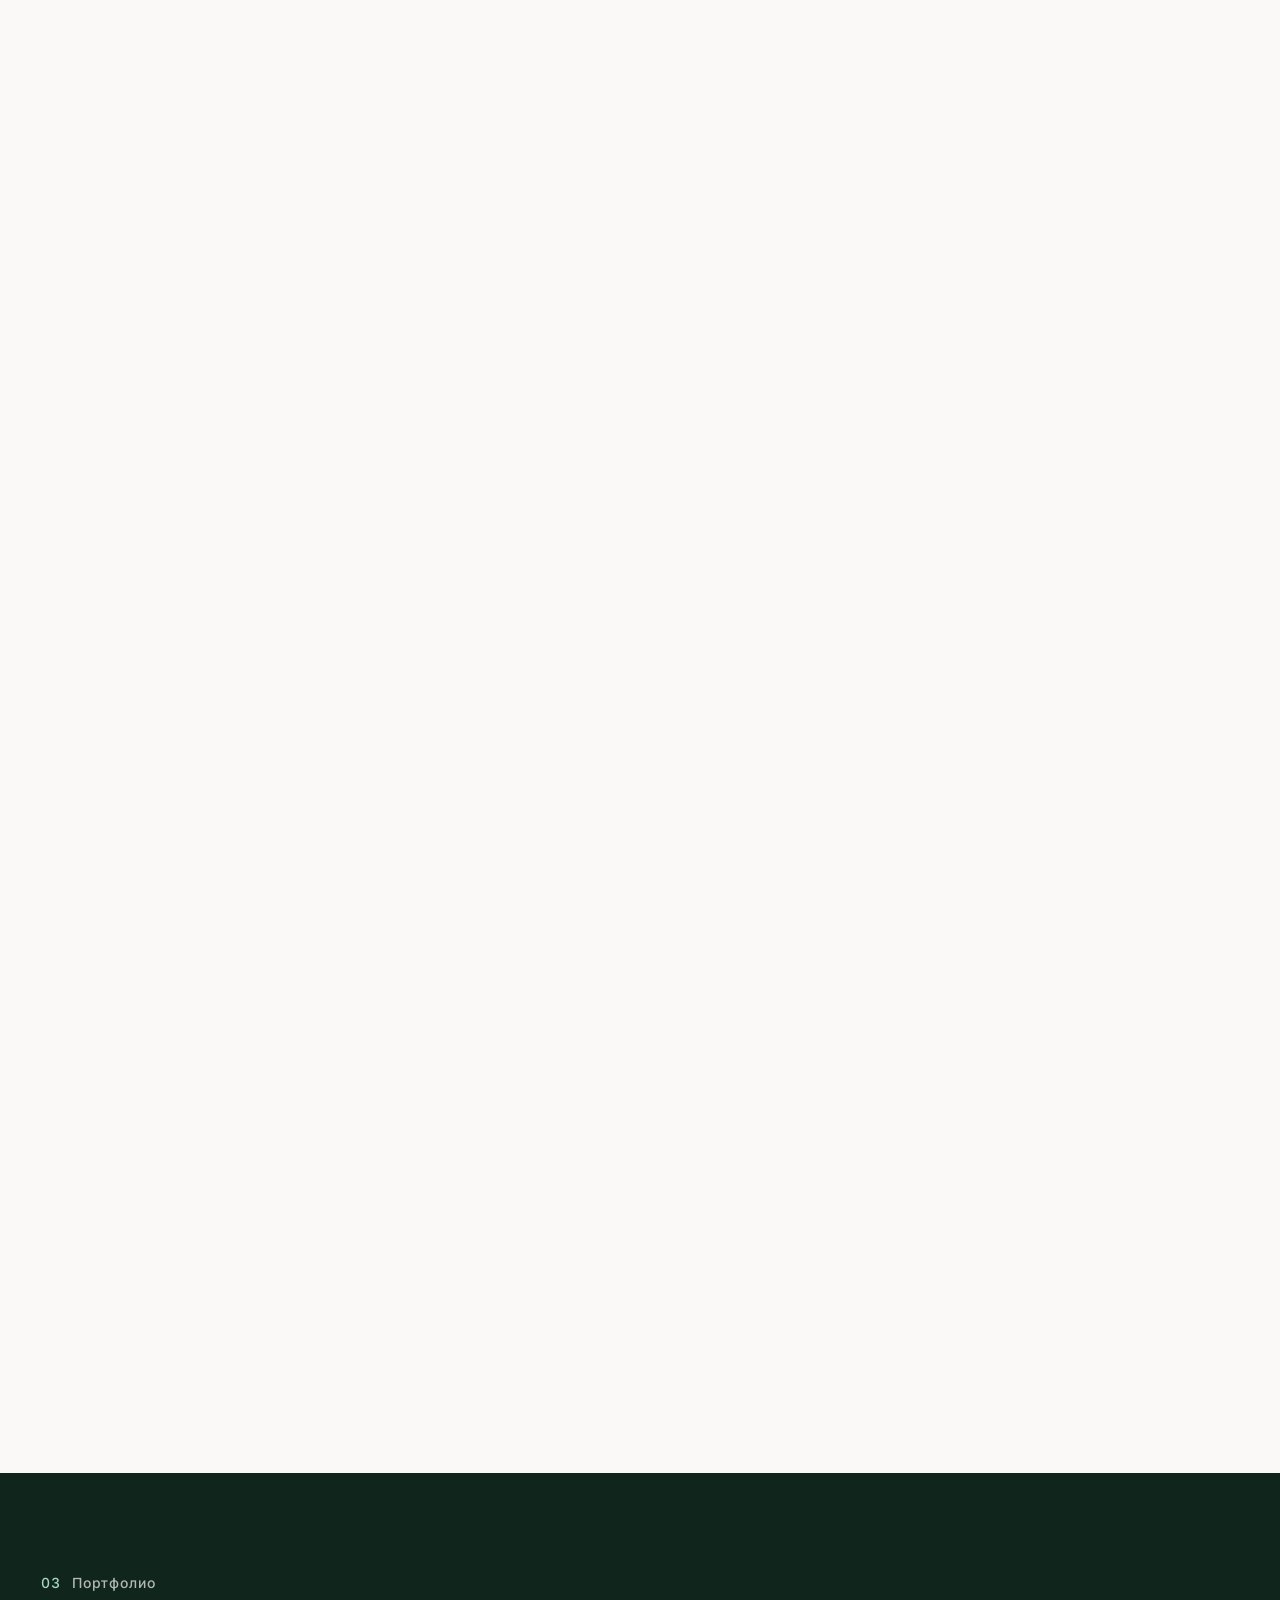
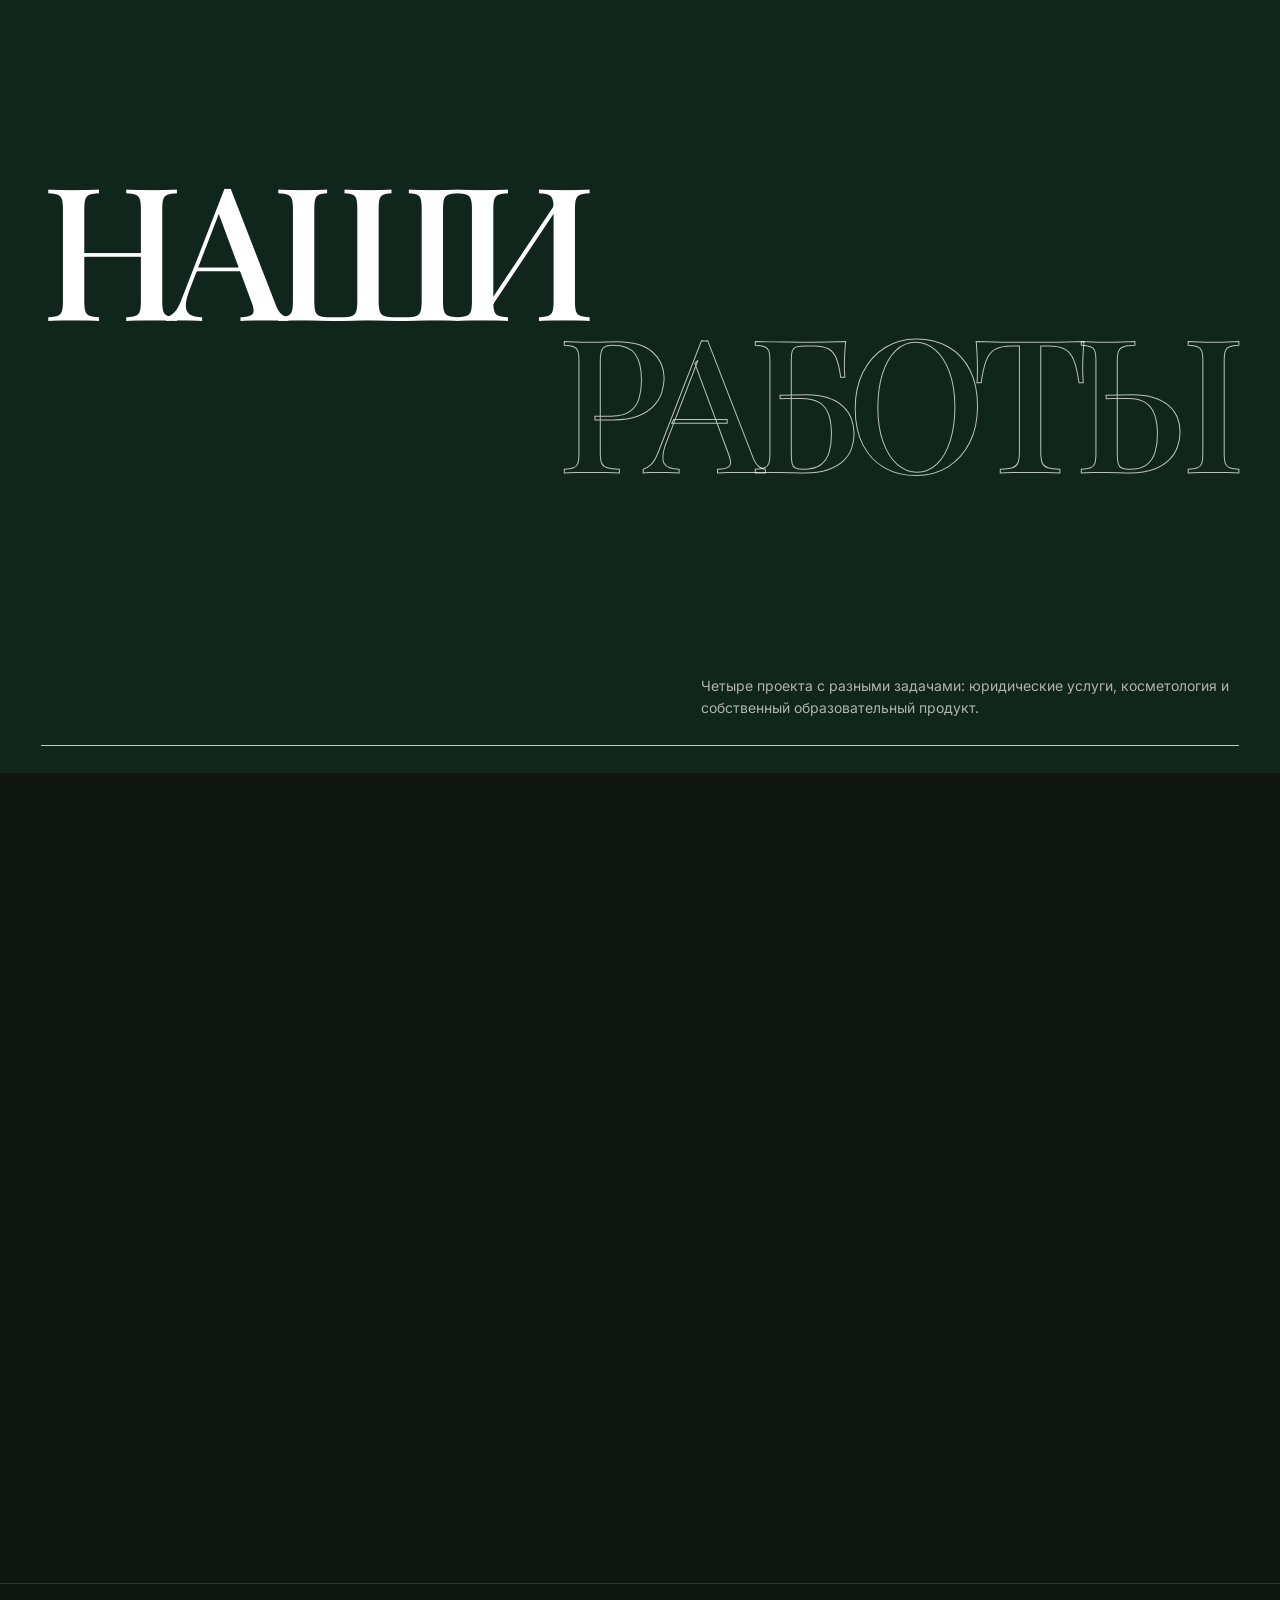
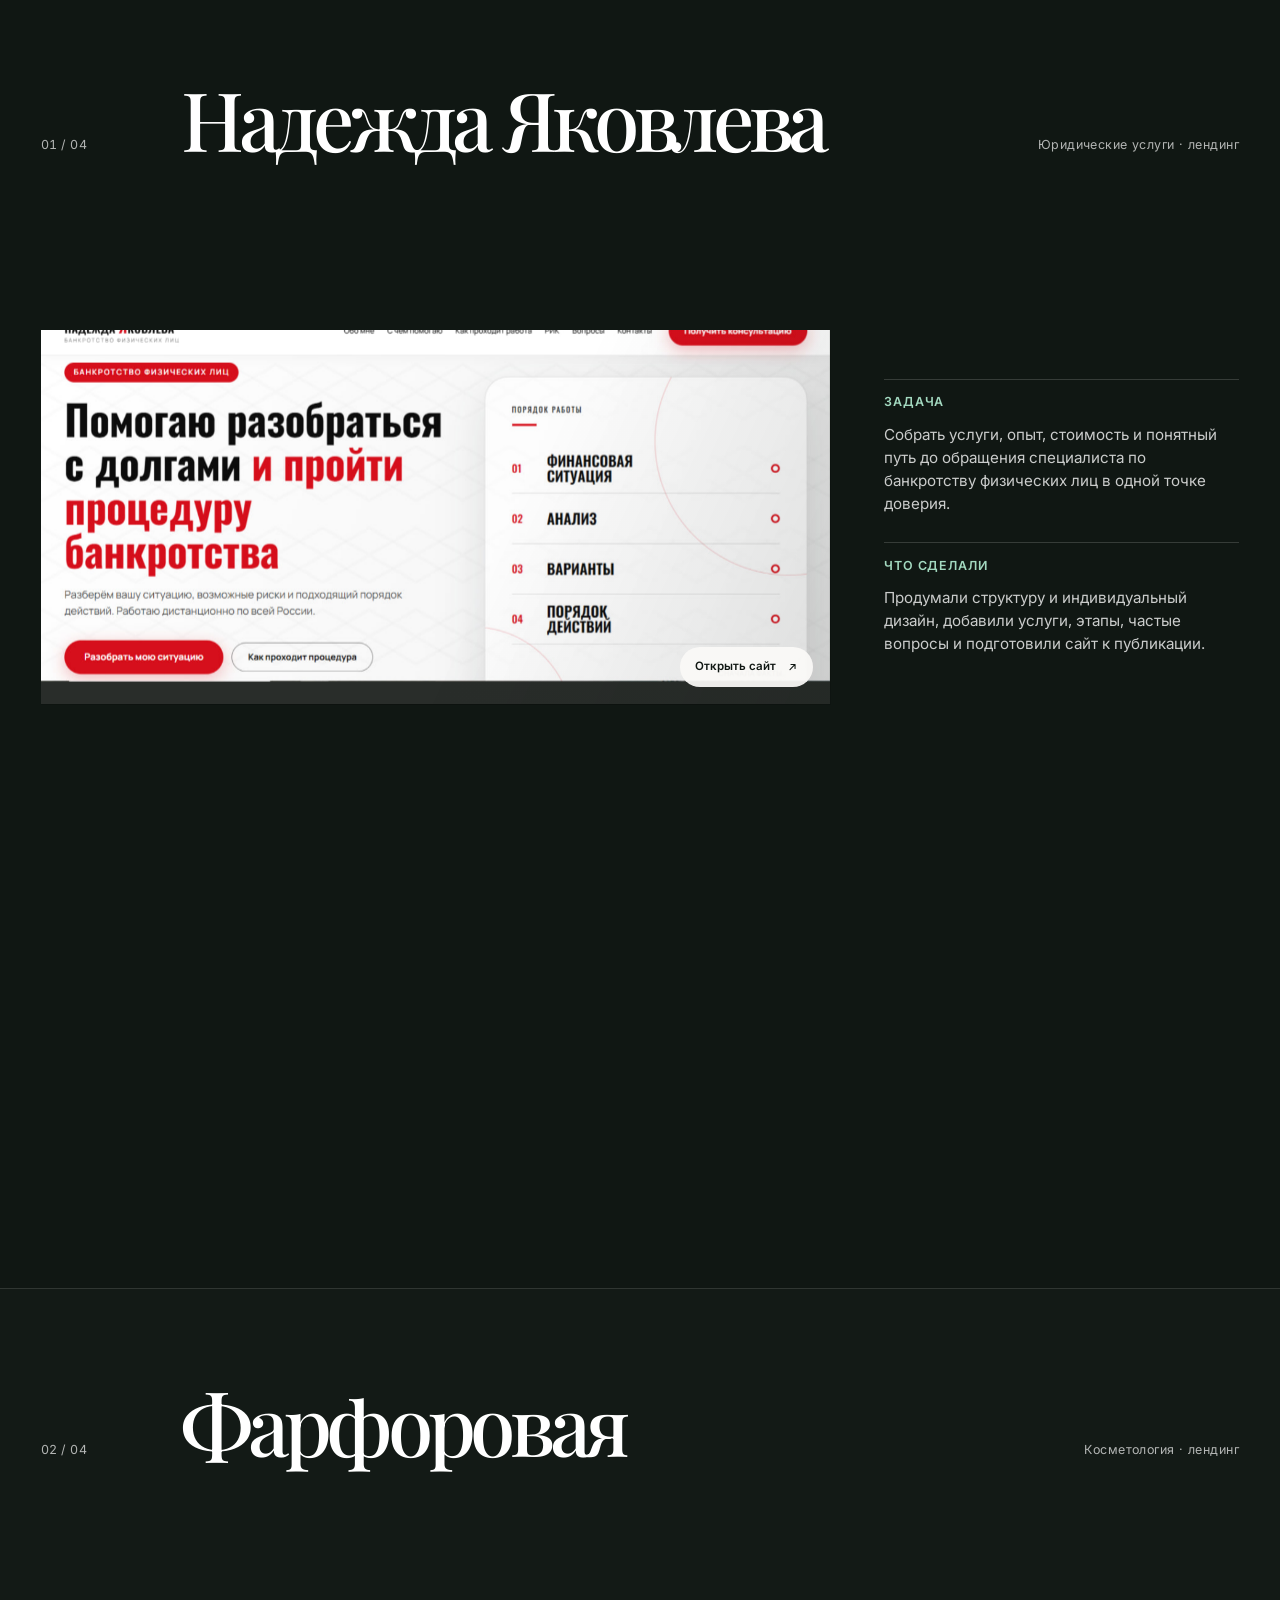
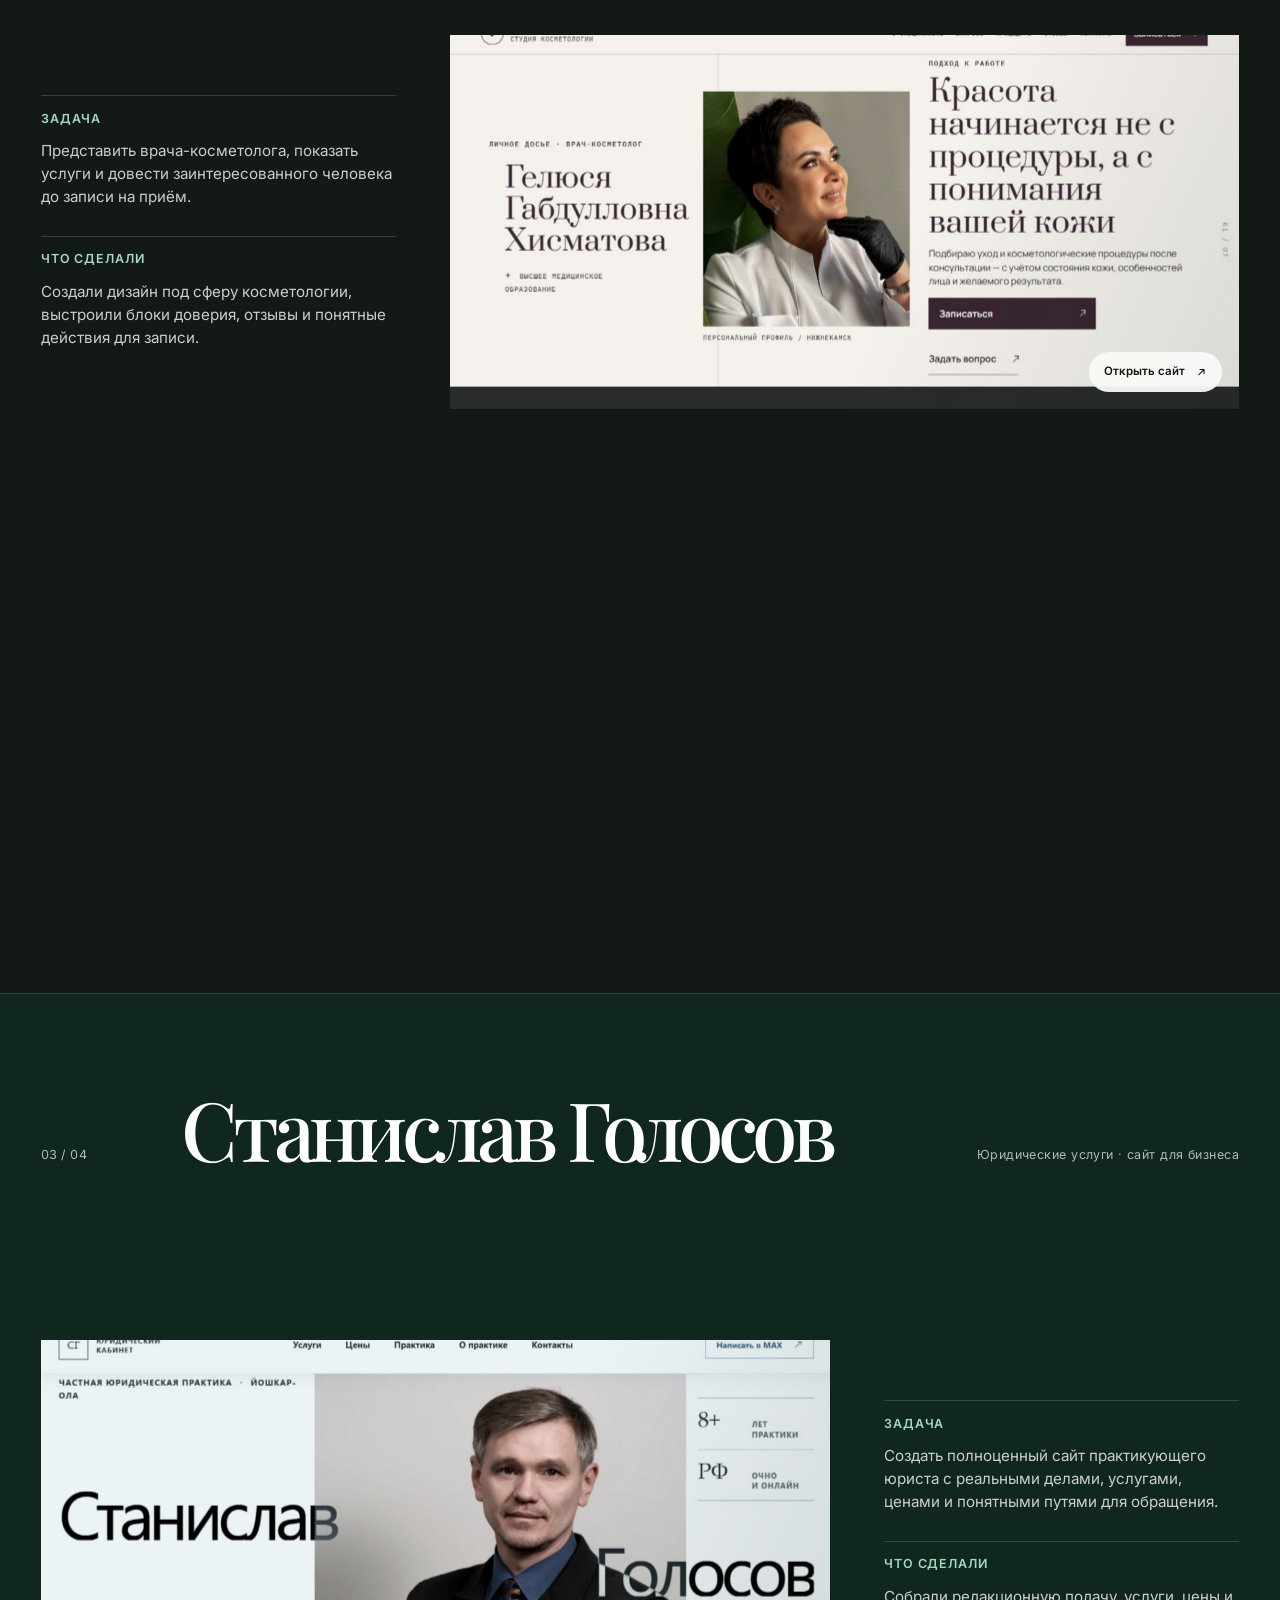
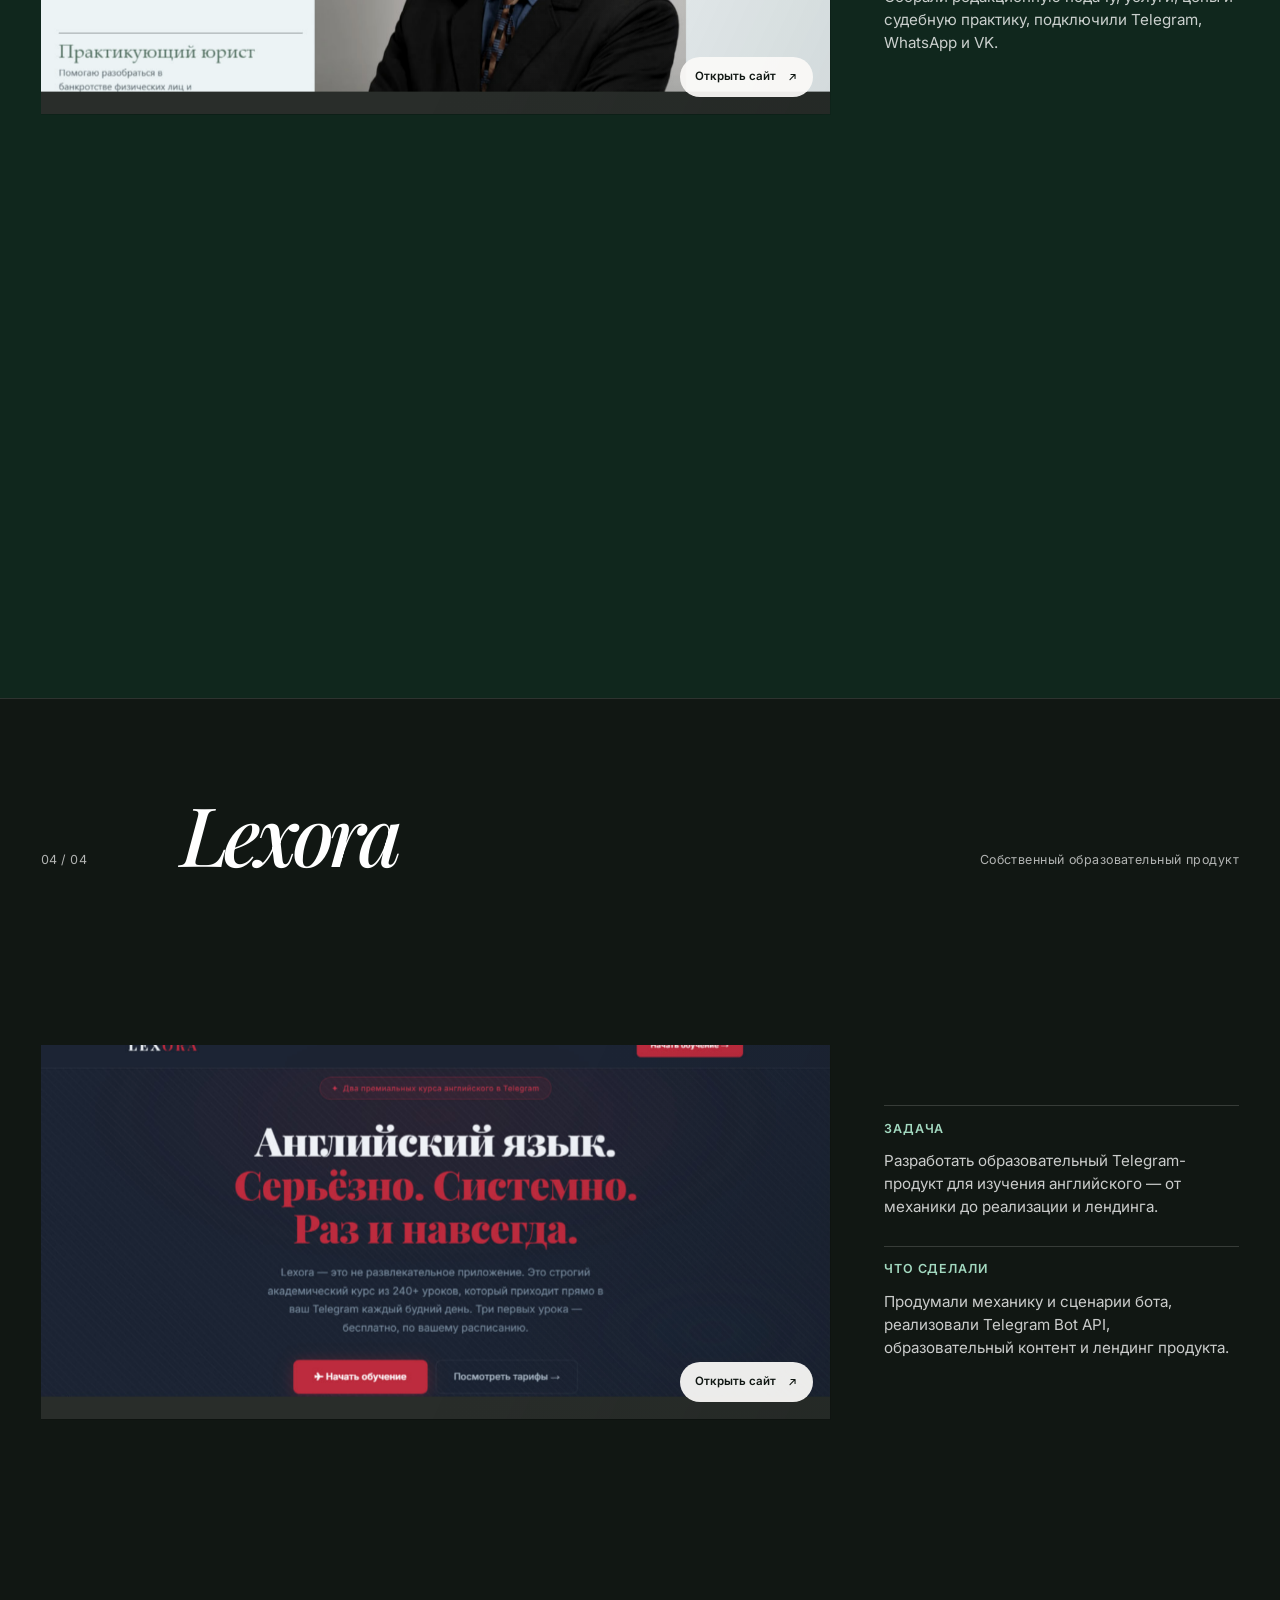
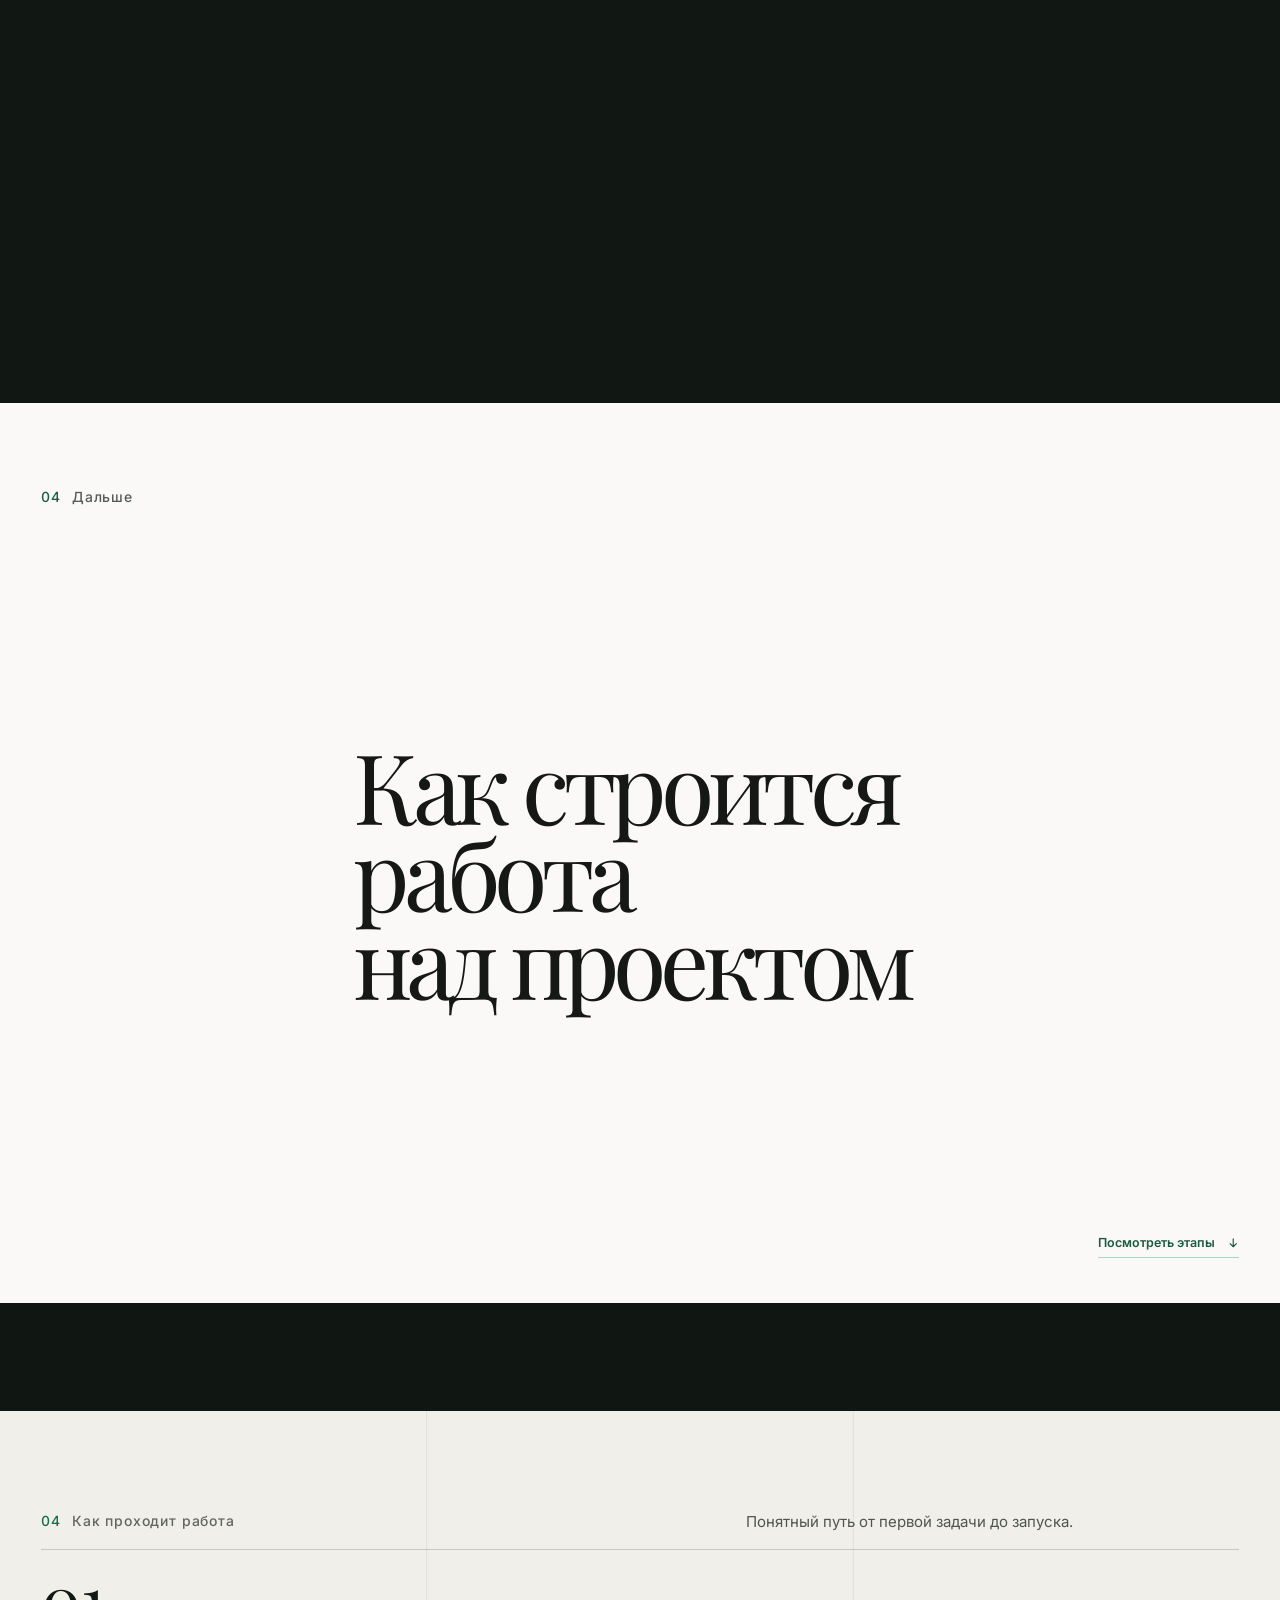
==== commit e05cbd16: "feat: add analytics consent and privacy pages" ====
--- a/index.html
+++ b/index.html
@@ -201,6 +201,7 @@
   <link rel="stylesheet" href="pass3.css" />
   <link rel="stylesheet" href="pass4a.css" />
   <link rel="stylesheet" href="performance-polish.css" />
+  <link rel="stylesheet" href="privacy.css" />
 </head>
 <body class="is-intro-active">
 
@@ -933,11 +934,16 @@
           <span>Ответ в течение рабочего дня</span>
         </div>
         <div id="form-fields">
-          <form id="contact-form" novalidate>
-            <div class="form-field"><label class="form-label" for="cf-name">Имя</label><input class="form-input" type="text" id="cf-name" name="name" placeholder="Как вас зовут?" autocomplete="name" required/></div>
-            <div class="form-field"><label class="form-label" for="cf-business">Чем занимаетесь?</label><input class="form-input" type="text" id="cf-business" name="business" placeholder="Сфера, компания или проект"/></div>
-            <div class="form-field"><label class="form-label" for="cf-task">Что хотите улучшить или сделать?</label><textarea class="form-textarea" id="cf-task" name="task" placeholder="Расскажите кратко — что сейчас есть и что хотите получить" required></textarea></div>
-            <div class="form-field"><label class="form-label" for="cf-contact">Как с вами связаться?</label><input class="form-input" type="text" id="cf-contact" name="contact" placeholder="Telegram, email или телефон" required/></div>
+          <form id="contact-form" class="ym-disable-submit" novalidate>
+            <div class="form-field"><label class="form-label" for="cf-name">Имя</label><input class="form-input ym-disable-keys" type="text" id="cf-name" name="name" placeholder="Как вас зовут?" autocomplete="name" required/></div>
+            <div class="form-field"><label class="form-label" for="cf-business">Чем занимаетесь?</label><input class="form-input ym-disable-keys" type="text" id="cf-business" name="business" placeholder="Сфера, компания или проект"/></div>
+            <div class="form-field"><label class="form-label" for="cf-task">Что хотите улучшить или сделать?</label><textarea class="form-textarea ym-disable-keys" id="cf-task" name="task" placeholder="Расскажите кратко — что сейчас есть и что хотите получить" required></textarea></div>
+            <div class="form-field"><label class="form-label" for="cf-contact">Как с вами связаться?</label><input class="form-input ym-disable-keys" type="text" id="cf-contact" name="contact" placeholder="Telegram, email или телефон" required/></div>
+            <label class="ll-form-consent" for="cf-personal-data-consent">
+              <input class="ym-disable-keys" type="checkbox" id="cf-personal-data-consent" required aria-describedby="cf-personal-data-error"/>
+              <span>Я даю <a href="/personal-data-consent/" target="_blank" rel="noopener">согласие на обработку персональных данных</a> и ознакомлен с <a href="/privacy/" target="_blank" rel="noopener">Политикой конфиденциальности</a>.</span>
+              <span class="ll-form-consent__error" id="cf-personal-data-error" hidden>Нужно подтвердить согласие перед отправкой.</span>
+            </label>
             <button type="submit" class="ll-contact__submit" id="cf-submit">Обсудить задачу <svg class="ll-icon ll-icon--ne" aria-hidden="true" focusable="false"><use href="#ll-icon-arrow"/></svg></button>
             <p class="ll-contact__note">Обычно отвечаю в течение рабочего дня</p>
           </form>
@@ -983,7 +989,14 @@
   </div>
 
   <div class="ll-footer__bottom">
-    <p>© 2026 LandLab</p>
+    <div>
+      <p>© 2026 LandLab</p>
+      <div class="ll-footer__legal-links">
+        <a href="/privacy/">Политика конфиденциальности</a>
+        <a href="/personal-data-consent/">Согласие на обработку персональных данных</a>
+        <button type="button" class="ll-footer__privacy-button" data-analytics-settings>Настройки аналитики</button>
+      </div>
+    </div>
     <p><span aria-hidden="true"></span> Принимаю новые проекты</p>
   </div>
 </footer>
@@ -1050,6 +1063,8 @@
   var formFields = document.getElementById('form-fields');
   var formSucc   = document.getElementById('form-success');
   var submitBtn  = document.getElementById('cf-submit');
+  var formConsent = document.getElementById('cf-personal-data-consent');
+  var formConsentError = document.getElementById('cf-personal-data-error');
   var submitting = false;
 
   /* Safely escape user input for Telegram HTML parse_mode */
@@ -1096,6 +1111,11 @@
         document.getElementById('cf-contact').style.borderColor = '#c0392b';
         return;
       }
+      if (!formConsent || !formConsent.checked) {
+        if (formConsentError) formConsentError.hidden = false;
+        if (formConsent) formConsent.focus();
+        return;
+      }
 
       /* Reset error borders */
       ['cf-name','cf-contact','cf-task','cf-business'].forEach(function(id) {
@@ -1122,6 +1142,8 @@
         task:              taskVal,
         contact:           contactVal,
         source:            'land-lab.ru',
+        personal_data_consent: true,
+        personal_data_consent_version: '2026-09-22',
         telegram_message:  msg
       };
 
@@ -1131,9 +1153,12 @@
         body: JSON.stringify(payload)
       }).then(function(res) {
         /* Accept any 2xx response as success */
-        if (!res.ok && res.status >= 500) throw new Error('server error');
+        if (!res.ok) throw new Error('server error');
         formFields.classList.add('hidden');
         formSucc.classList.add('show');
+        if (typeof window.landlabTrackGoal === 'function') {
+          window.landlabTrackGoal('lead_form_success');
+        }
       }).catch(function() {
         submitting = false;
         submitBtn.innerHTML = 'Обсудить задачу <svg class="ll-icon ll-icon--ne" aria-hidden="true" focusable="false"><use href="#ll-icon-arrow"/></svg>';
@@ -1147,9 +1172,15 @@
       var el = document.getElementById(id);
       if (el) el.addEventListener('input', function() { this.style.borderColor = ''; });
     });
+    if (formConsent) {
+      formConsent.addEventListener('change', function() {
+        if (formConsent.checked && formConsentError) formConsentError.hidden = true;
+      });
+    }
   }
 </script>
 
+<script src="privacy-consent.js"></script>
 <script src="motion-core.js"></script>
 <script src="pass1.js"></script>
 <script src="pass2.js"></script>
--- a/privacy.css
+++ b/privacy.css
@@ -0,0 +1,94 @@
+.ll-cookie-consent {
+  position: fixed;
+  z-index: 1000;
+  right: clamp(16px, 2.4vw, 36px);
+  bottom: clamp(16px, 2.4vw, 36px);
+  width: min(560px, calc(100vw - 32px));
+  display: grid;
+  grid-template-columns: minmax(0, 1fr) auto;
+  gap: 20px;
+  align-items: end;
+  padding: 22px;
+  color: #f7f4ed;
+  background: rgba(16, 23, 19, 0.97);
+  border: 1px solid rgba(255, 255, 255, 0.14);
+  border-radius: 18px;
+  box-shadow: 0 20px 56px rgba(0, 0, 0, 0.28);
+  opacity: 0;
+  transform: translate3d(0, 12px, 0);
+  transition: opacity 220ms ease, transform 220ms ease;
+}
+
+.ll-cookie-consent.is-visible { opacity: 1; transform: none; }
+.is-intro-active .ll-cookie-consent { visibility: hidden; }
+.ll-cookie-consent__copy strong { display: block; margin-bottom: 6px; font: 600 0.85rem/1.2 'Inter', sans-serif; letter-spacing: 0.08em; text-transform: uppercase; }
+.ll-cookie-consent__copy p { margin: 0; color: rgba(247, 244, 237, 0.76); font: 400 0.88rem/1.55 'Inter', sans-serif; }
+.ll-cookie-consent__copy a { color: #f7f4ed; text-decoration-color: rgba(247, 244, 237, 0.4); text-underline-offset: 3px; }
+.ll-cookie-consent__actions { display: flex; gap: 8px; }
+.ll-cookie-consent__button, .ll-footer__privacy-button { font: inherit; }
+
+.ll-cookie-consent__button {
+  min-height: 40px;
+  padding: 9px 14px;
+  color: #f7f4ed;
+  background: transparent;
+  border: 1px solid rgba(247, 244, 237, 0.3);
+  border-radius: 999px;
+  cursor: pointer;
+  transition: color 180ms ease, background 180ms ease, border-color 180ms ease;
+}
+
+.ll-cookie-consent__button:hover, .ll-cookie-consent__button:focus-visible { border-color: rgba(247, 244, 237, 0.7); outline: none; }
+.ll-cookie-consent__button--accept { color: #102017; background: #b9f4d5; border-color: #b9f4d5; }
+.ll-cookie-consent__button--accept:hover, .ll-cookie-consent__button--accept:focus-visible { background: #d2f9e4; border-color: #d2f9e4; }
+
+.ll-form-consent {
+  display: grid;
+  grid-template-columns: 20px minmax(0, 1fr);
+  gap: 10px;
+  align-items: start;
+  margin: 4px 0 18px;
+  color: var(--ll-ink-muted, #5a625d);
+  font-size: 0.82rem;
+  line-height: 1.5;
+}
+
+.ll-form-consent input { width: 18px; height: 18px; margin-top: 2px; accent-color: var(--ll-green, #1a5c42); }
+.ll-form-consent a { color: inherit; text-decoration-color: currentColor; text-underline-offset: 3px; }
+.ll-form-consent__error { grid-column: 2; margin: -5px 0 0; color: #a93c30; font-size: 0.8rem; }
+
+.ll-footer__legal-links { display: flex; flex-wrap: wrap; gap: 10px 20px; margin-top: 18px; }
+.ll-footer__legal-links a, .ll-footer__privacy-button { color: inherit; background: none; border: 0; padding: 0; font-size: 0.78rem; text-decoration: underline; text-decoration-color: currentColor; text-underline-offset: 4px; cursor: pointer; }
+
+@media (max-width: 640px) {
+  body.has-cookie-consent { padding-bottom: 220px; }
+  .ll-cookie-consent { grid-template-columns: 1fr; gap: 16px; padding: 18px; border-radius: 15px; }
+  .ll-cookie-consent__actions { width: 100%; }
+  .ll-cookie-consent__button { flex: 1; }
+}
+
+@media (prefers-reduced-motion: reduce) { .ll-cookie-consent { transition: none; } }
+
+.ll-legal-page { min-height: 100%; margin: 0; color: #18201b; background: #faf9f7; font-family: 'Inter', sans-serif; }
+.ll-legal-page *, .ll-legal-page *::before, .ll-legal-page *::after { box-sizing: border-box; }
+.ll-legal-header, .ll-legal-main, .ll-legal-footer { width: min(920px, calc(100% - 40px)); margin-inline: auto; }
+.ll-legal-header { display: flex; justify-content: space-between; align-items: center; padding: 24px 0; border-bottom: 1px solid #dedbd5; }
+.ll-legal-header a, .ll-legal-footer a, .ll-legal-footer button { color: inherit; }
+.ll-legal-brand { font-weight: 700; text-decoration: none; }
+.ll-legal-back { font-size: 0.9rem; text-underline-offset: 4px; }
+.ll-legal-main { padding: clamp(52px, 8vw, 96px) 0; }
+.ll-legal-main h1 { max-width: 820px; margin: 0 0 20px; font: 500 clamp(2.4rem, 7vw, 5.4rem)/0.98 'Playfair Display', serif; letter-spacing: -0.045em; }
+.ll-legal-date { margin: 0 0 56px; color: #687069; font-size: 0.88rem; }
+.ll-legal-section { display: grid; grid-template-columns: minmax(140px, 0.34fr) minmax(0, 1fr); gap: 32px; padding: 30px 0; border-top: 1px solid #dedbd5; }
+.ll-legal-section h2 { margin: 0; font-size: 1rem; line-height: 1.4; }
+.ll-legal-section div > *:first-child { margin-top: 0; }
+.ll-legal-section div > *:last-child { margin-bottom: 0; }
+.ll-legal-section p, .ll-legal-section li { color: #3f4942; line-height: 1.7; }
+.ll-legal-section ul { padding-left: 1.2rem; }
+.ll-legal-section a { color: #1a5c42; }
+.ll-legal-footer { display: flex; flex-wrap: wrap; gap: 12px 24px; padding: 28px 0 40px; border-top: 1px solid #dedbd5; color: #5f685f; font-size: 0.82rem; }
+.ll-legal-footer button { padding: 0; background: none; border: 0; text-decoration: underline; text-underline-offset: 4px; cursor: pointer; }
+
+@media (max-width: 640px) {
+  .ll-legal-section { grid-template-columns: 1fr; gap: 12px; }
+}
